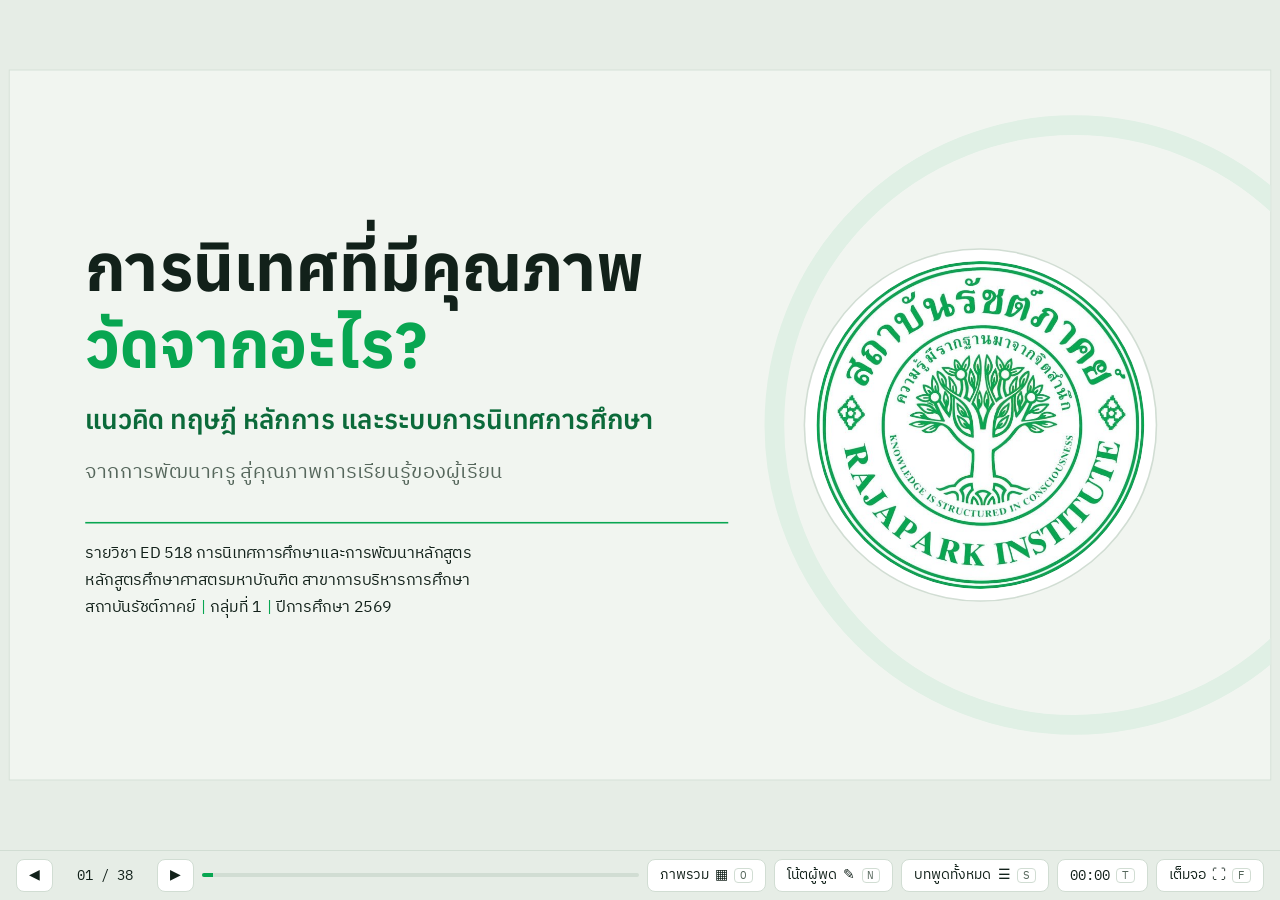
==== ed518-supervision/index.html @ f08ef32d "Add ED 518 supervision presentation deck 38-slide HTML presentation (60-minute talk plus appendix) o" ====
<!doctype html>
<html lang="th">
<head>
<meta charset="utf-8">
<meta name="viewport" content="width=device-width, initial-scale=1, viewport-fit=cover">
<title>ระบบการนิเทศการศึกษา ED 518</title>
<link rel="preconnect" href="https://fonts.googleapis.com">
<link rel="preconnect" href="https://fonts.gstatic.com" crossorigin>
<link rel="stylesheet" href="https://fonts.googleapis.com/css2?family=Anuphan:wght@500;600;700&family=IBM+Plex+Sans+Thai:wght@400;500;600;700&family=IBM+Plex+Mono:wght@500;600&display=swap">
<style>
/* Layout: a fixed 1600×900 stage scaled to the window; left-aligned grid; a rail at the top tracks the
   course frame Theory → Practice → Problem → Innovation. Green comes from the Rajapark Institute seal. */
:root {
  --paper: #f1f5f0;
  --surface: #ffffff;
  --ink: #12211a;
  --mute: #56675c;
  --line: #d1ddd3;
  --green: #08a651;
  --deep: #0b6a3a;
  --tint: #e0f0e5;
  --band: #0b5f35;
  --on-band: #ffffff;
  --amber: #8f540b;
  --amber-tint: #f6ead4;
  --chrome: #e6ede6;

  --display: "Anuphan", "IBM Plex Sans Thai", "Noto Sans Thai", "Leelawadee UI", Tahoma, sans-serif;
  --body: "IBM Plex Sans Thai", "Noto Sans Thai", "Leelawadee UI", Tahoma, sans-serif;
  --mono: "IBM Plex Mono", ui-monospace, Menlo, Consolas, monospace;
}
@media (prefers-color-scheme: dark) {
  :root:not([data-theme="light"]) {
    --paper: #0d1611; --surface: #142019; --ink: #e3eee6; --mute: #9fb3a6; --line: #284032;
    --green: #2dbf6c; --deep: #86d8a8; --tint: #173226; --band: #17633b; --on-band: #ffffff;
    --amber: #e3ab5c; --amber-tint: #382a15; --chrome: #0a120e;
    color-scheme: dark;
  }
}
:root[data-theme="dark"] {
  --paper: #0d1611; --surface: #142019; --ink: #e3eee6; --mute: #9fb3a6; --line: #284032;
  --green: #2dbf6c; --deep: #86d8a8; --tint: #173226; --band: #17633b; --on-band: #ffffff;
  --amber: #e3ab5c; --amber-tint: #382a15; --chrome: #0a120e;
  color-scheme: dark;
}

* { box-sizing: border-box; }
[hidden] { display: none !important; }
html, body { height: 100%; }
body {
  margin: 0;
  background: var(--chrome);
  color: var(--ink);
  font-family: var(--body);
  font-size: 16px;
  -webkit-font-smoothing: antialiased;
  overflow: hidden;
}
button { font: inherit; color: inherit; }
:focus-visible { outline: 3px solid var(--green); outline-offset: 2px; }

/* ---------- app frame ---------- */
.app {
  height: 100%;
  display: grid;
  grid-template-columns: minmax(0, 1fr) auto;
  grid-template-rows: minmax(0, 1fr) auto;
}
.viewport { position: relative; overflow: hidden; grid-column: 1; grid-row: 1; }
.stage {
  position: absolute;
  left: 50%; top: 50%;
  width: 1600px; height: 900px;
  transform: translate(-50%, -50%) scale(var(--s, 0.5));
  transform-origin: center;
  background: var(--paper);
  overflow: hidden;
  box-shadow: 0 0 0 1px var(--line);
}

/* stage chrome */
.chrome-top {
  position: absolute; left: 6rem; right: 6rem; top: 2.1rem;
  display: flex; align-items: center; gap: 2rem;
  font-family: var(--mono); font-size: 0.85rem; letter-spacing: 0.1em; text-transform: uppercase;
  color: var(--mute);
  z-index: 2;
}
.act-label { color: var(--deep); font-weight: 600; white-space: nowrap; }
.rail { display: flex; gap: 0.5rem; margin-left: auto; }
.rail span {
  padding: 0.35rem 0.8rem; border-radius: 999px; border: 1px solid var(--line);
  color: var(--mute); background: transparent;
}
.rail span.done { color: var(--deep); border-color: var(--tint); background: var(--tint); }
.rail span.now { color: var(--on-band); background: var(--band); border-color: var(--band); }
.brand { display: flex; align-items: center; gap: 0.75rem; white-space: nowrap; }
.brand img { width: 2.6rem; height: 2.6rem; border-radius: 50%; background: #fff; }
.chrome-bot {
  position: absolute; left: 6rem; right: 6rem; bottom: 1.6rem;
  display: flex; justify-content: space-between; align-items: baseline;
  font-size: 0.95rem; color: var(--mute);
  z-index: 2;
}
.chrome-bot .pg { font-family: var(--mono); font-variant-numeric: tabular-nums; letter-spacing: 0.06em; }
.stage.bare .chrome-top, .stage.bare .chrome-bot { display: none; }

/* ---------- slides ---------- */
.slide {
  display: none;
  position: absolute; inset: 0;
  padding: 6.4rem 6rem 4.6rem;
  flex-direction: column; gap: 1.6rem;
}
.slide.active { display: flex; animation: enter 0.35s ease-out; }
@keyframes enter { from { opacity: 0.25; transform: translateY(8px); } to { opacity: 1; transform: none; } }
.slide > aside.notes { display: none; }

.t {
  margin: 0;
  font-family: var(--display); font-weight: 600; font-size: 3rem; line-height: 1.28;
  letter-spacing: -0.005em; text-wrap: balance; color: var(--ink);
}
.kicker {
  margin: 0; font-family: var(--mono); font-size: 0.95rem; font-weight: 600;
  letter-spacing: 0.14em; text-transform: uppercase; color: var(--deep);
}
.head { display: flex; flex-direction: column; gap: 0.6rem; }
.lead { margin: 0; font-size: 1.7rem; line-height: 1.6; max-width: 62ch; }
p, li { text-wrap: pretty; }
.src { margin: auto 0 0; font-size: 1rem; color: var(--mute); }
.mute { color: var(--mute); }
.en { font-family: var(--mono); font-weight: 600; letter-spacing: 0.06em; text-transform: uppercase; font-size: 0.95rem; color: var(--deep); }

.g2, .g3, .g4, .g6 { display: grid; gap: 1.4rem; }
.g2 { grid-template-columns: repeat(2, minmax(0, 1fr)); }
.g3 { grid-template-columns: repeat(3, minmax(0, 1fr)); }
.g4 { grid-template-columns: repeat(4, minmax(0, 1fr)); }
.g6 { grid-template-columns: repeat(3, minmax(0, 1fr)); }
.fill { flex: 1; min-height: 0; }
.g2.fill, .g3.fill, .g4.fill, .g6.fill { align-content: center; }

.card {
  background: var(--surface); border: 1px solid var(--line); border-radius: 12px;
  padding: 1.5rem 1.7rem; display: flex; flex-direction: column; gap: 0.6rem; min-width: 0;
}
.card h3 { margin: 0; font-family: var(--display); font-weight: 600; font-size: 1.75rem; line-height: 1.35; color: var(--deep); }
.card p { margin: 0; font-size: 1.5rem; line-height: 1.6; }
.card ul, .list { margin: 0; padding: 0; list-style: none; display: flex; flex-direction: column; gap: 0.55rem; }
.card li, .list li { font-size: 1.5rem; line-height: 1.55; padding-left: 1.3rem; position: relative; }
.card li::before, .list li::before {
  content: ""; position: absolute; left: 0; top: 0.72em; width: 0.45rem; height: 0.45rem;
  border-radius: 50%; background: var(--green);
}
.card.solid { background: var(--band); border-color: var(--band); color: var(--on-band); }
.card.solid h3, .card.solid .en { color: var(--on-band); }
.card.soft { background: var(--tint); border-color: var(--tint); }
.card.dash { background: transparent; border: 2px dashed var(--line); }

.n {
  flex: none; display: inline-grid; place-items: center;
  width: 2.6rem; height: 2.6rem; border-radius: 50%;
  border: 2px solid var(--green); color: var(--deep);
  font-family: var(--mono); font-weight: 600; font-size: 1.1rem;
}
.row { display: flex; align-items: center; gap: 1rem; }

.banner {
  margin: 0; background: var(--band); color: var(--on-band);
  border-radius: 10px; padding: 1.1rem 1.7rem;
  font-size: 1.5rem; line-height: 1.5; font-weight: 500;
}
.banner b { font-weight: 700; }
.banner.soft { background: var(--tint); color: var(--deep); }
.banner.warn { background: var(--amber-tint); color: var(--amber); }

.flow { display: flex; align-items: stretch; gap: 0.6rem; flex-wrap: nowrap; }
.flow > .step {
  flex: 1; min-width: 0;
  background: var(--surface); border: 1px solid var(--line); border-radius: 10px;
  padding: 0.9rem 1.1rem; font-size: 1.3rem; line-height: 1.45; display: grid; place-items: center; text-align: center;
}
.flow > .arr { align-self: center; color: var(--green); font-size: 1.8rem; font-weight: 700; }
.flow.chips > .step { background: var(--tint); border-color: var(--tint); color: var(--deep); font-weight: 600; }

.tb { width: 100%; border-collapse: collapse; font-size: 1.3rem; line-height: 1.5; }
.tb th { text-align: left; font-family: var(--display); font-weight: 600; font-size: 1.3rem; color: var(--deep); background: var(--tint); padding: 0.8rem 1.2rem; }
.tb td { padding: 0.85rem 1.2rem; border-bottom: 1px solid var(--line); vertical-align: top; }
.tb td:first-child { font-weight: 600; }
.tb .num { font-family: var(--display); font-weight: 700; color: var(--deep); white-space: nowrap; font-variant-numeric: tabular-nums; }
.tbl-wrap { overflow-x: auto; }

/* stats */
.stat .v { font-family: var(--display); font-weight: 700; line-height: 1; color: var(--deep); font-variant-numeric: tabular-nums; }
.stat .l { font-size: 1.3rem; line-height: 1.5; margin-top: 0.6rem; }

/* cover */
.cover { padding: 0; }
.cover-grid { height: 100%; display: grid; grid-template-columns: 1.5fr 1fr; align-items: center; gap: 3rem; padding: 4.5rem 6rem; position: relative; }
.cover-grid::after {
  content: ""; position: absolute; right: -9rem; top: 50%; width: 46rem; height: 46rem; transform: translateY(-50%);
  border-radius: 50%; border: 1.6rem solid var(--tint); pointer-events: none;
}
.cover-text { display: flex; flex-direction: column; gap: 1.4rem; position: relative; z-index: 1; }
.cover-q { margin: 0; font-family: var(--display); font-weight: 700; font-size: 5.1rem; line-height: 1.2; color: var(--ink); text-wrap: balance; }
.cover-q em { font-style: normal; color: var(--green); }
.cover-topic { margin: 0; font-family: var(--display); font-weight: 600; font-size: 2.1rem; line-height: 1.4; color: var(--deep); }
.cover-sub { margin: 0; font-size: 1.6rem; color: var(--mute); }
.cover-meta { margin-top: 1.2rem; padding-top: 1.4rem; border-top: 2px solid var(--green); font-size: 1.25rem; line-height: 1.7; }
.cover-meta p { margin: 0; }
.cover-meta .sep { color: var(--green); padding: 0 0.4rem; }
.cover-logo { display: grid; place-items: center; position: relative; z-index: 1; }
.cover-logo img { width: 26rem; height: 26rem; border-radius: 50%; background: #fff; box-shadow: 0 0 0 0.9rem var(--surface), 0 0 0 calc(0.9rem + 2px) var(--line); }

/* slide 02 dots */
.dots { display: grid; grid-template-columns: repeat(15, 1.55rem); gap: 0.55rem; }
.dots i { width: 1.55rem; height: 1.55rem; border-radius: 50%; background: var(--green); }
.dots i.off { background: transparent; border: 2px solid var(--mute); }

/* feedback loop under a flow */
.loop { position: relative; height: 3.2rem; margin: -0.2rem 3% 0; border: 2px dashed var(--deep); border-top: none; border-radius: 0 0 14px 14px; }
.loop::before { content: ""; position: absolute; left: -0.65rem; top: -0.4rem; border: 0.6rem solid transparent; border-bottom: 0.8rem solid var(--deep); border-top: none; }
.loop span { position: absolute; left: 50%; bottom: -0.95rem; transform: translateX(-50%); background: var(--paper); padding: 0 1rem; font-size: 1.25rem; font-weight: 600; color: var(--deep); white-space: nowrap; }

/* slide 13 PIDRE letters */
.letters { display: grid; grid-template-columns: repeat(5, minmax(0, 1fr)); gap: 1.2rem; }
.letter { background: var(--surface); border: 1px solid var(--line); border-radius: 12px; padding: 1.4rem 1.4rem 1.6rem; display: flex; flex-direction: column; gap: 0.4rem; }
.letter b { font-family: var(--display); font-size: 5rem; line-height: 1; color: var(--green); }
.letter .en { font-size: 1rem; }
.letter span:last-child { font-size: 1.45rem; font-weight: 600; }

/* vertical chain */
.vchain { display: flex; flex-direction: column; align-items: stretch; gap: 0.35rem; }
.vchain .box { background: var(--surface); border: 1px solid var(--line); border-radius: 10px; padding: 0.9rem 1.4rem; font-size: 1.35rem; line-height: 1.5; }
.vchain .box b { display: block; font-family: var(--display); font-weight: 600; color: var(--deep); font-size: 1.45rem; }
.vchain .box.solid { background: var(--band); border-color: var(--band); color: var(--on-band); }
.vchain .box.solid b { color: var(--on-band); }
.vchain .down { text-align: center; color: var(--green); font-size: 1.5rem; line-height: 1; font-weight: 700; }

/* curriculum cycle */
.cycle { display: grid; grid-template-columns: 3.5rem minmax(0, 1fr); }
.cycle .ret { border: 2px dashed var(--deep); border-right: none; border-radius: 14px 0 0 14px; margin: 1.8rem 0 1.8rem 1rem; position: relative; }
.cycle .ret::after { content: ""; position: absolute; right: -0.3rem; top: -0.7rem; border: 0.6rem solid transparent; border-left: 0.8rem solid var(--deep); border-right: none; }

/* timeline 18 weeks */
.weeks { display: grid; grid-template-columns: 9rem repeat(18, minmax(0, 1fr)); gap: 0.35rem; align-items: stretch; }
.weeks .wk { font-family: var(--mono); font-size: 0.95rem; color: var(--mute); text-align: center; padding-bottom: 0.3rem; font-variant-numeric: tabular-nums; }
.weeks .lab { font-family: var(--display); font-weight: 700; font-size: 1.5rem; color: var(--deep); display: flex; align-items: center; }
.weeks .bar { border-radius: 8px; background: var(--band); color: var(--on-band); padding: 0.7rem 0.9rem; font-size: 1.15rem; line-height: 1.45; }
.weeks .bar.l { background: var(--tint); color: var(--deep); }
.weeks .gap15 { border: 2px dashed var(--line); border-radius: 8px; }

/* evidence bars */
.ev { display: grid; grid-template-columns: 7.5rem minmax(0, 1fr); gap: 0.5rem 0.8rem; align-items: center; font-size: 1.15rem; }
.ev .track { height: 1.1rem; background: var(--tint); border-radius: 999px; overflow: hidden; }
.ev .track i { display: block; height: 100%; background: var(--green); border-radius: 999px; }
.big-sd { font-family: var(--display); font-weight: 700; font-size: 2.6rem; color: var(--deep); line-height: 1.1; font-variant-numeric: tabular-nums; }

/* discussion */
.qs { list-style: none; margin: 0; padding: 0; display: flex; flex-direction: column; gap: 0.8rem; }
.qs li { display: grid; grid-template-columns: auto minmax(0, 1fr) auto; gap: 1.2rem; align-items: center; background: var(--surface); border: 1px solid var(--line); border-radius: 12px; padding: 1rem 1.4rem; cursor: pointer; transition: opacity 0.2s, background 0.2s, transform 0.2s; }
.qs li p { margin: 0; font-size: 1.45rem; line-height: 1.5; }
.qs.focusing li { opacity: 0.35; }
.qs.focusing li.on { opacity: 1; background: var(--band); border-color: var(--band); color: var(--on-band); transform: scale(1.015); }
.qs li.on .n { border-color: var(--on-band); color: var(--on-band); }
.jump { border: 1px solid var(--line); background: var(--paper); color: var(--deep); border-radius: 999px; padding: 0.35rem 0.9rem; font-size: 1rem; cursor: pointer; white-space: nowrap; }
.qs li.on .jump { background: transparent; color: var(--on-band); border-color: var(--on-band); }

/* bibliography */
.bib { display: grid; grid-template-columns: repeat(2, minmax(0, 1fr)); grid-template-rows: minmax(0, 1fr); gap: 3rem; font-size: 0.9rem; line-height: 1.5; }
.bib > div { overflow-y: auto; min-height: 0; padding-right: 0.5rem; }
.bib p { margin: 0 0 0.55rem; padding-left: 2.2em; text-indent: -2.2em; break-inside: avoid; }
.bib i { font-style: italic; }

/* members */
.people { display: grid; grid-template-columns: repeat(4, minmax(0, 1fr)); gap: 1.6rem 1.4rem; }
.person { display: flex; flex-direction: column; align-items: center; text-align: center; gap: 0.7rem; margin: 0; }
.person .ph { width: 9.5rem; height: 9.5rem; border-radius: 50%; overflow: hidden; border: 3px solid var(--green); background: var(--tint); display: grid; place-items: center; }
.person .ph img { width: 100%; height: 100%; object-fit: cover; display: block; }
.person figcaption { font-size: 1.2rem; line-height: 1.45; }
.person figcaption .no { display: block; font-family: var(--mono); font-size: 0.9rem; color: var(--mute); }

/* ---------- control bar ---------- */
.controls {
  grid-column: 1 / -1; grid-row: 2;
  display: flex; align-items: center; gap: 0.5rem;
  padding: 0.5rem max(16px, env(safe-area-inset-right, 0px)) calc(0.5rem + env(safe-area-inset-bottom, 0px)) max(16px, env(safe-area-inset-left, 0px));
  background: var(--chrome); border-top: 1px solid var(--line);
  font-size: 14px;
}
.btn {
  display: inline-flex; align-items: center; gap: 0.4rem;
  background: var(--surface); border: 1px solid var(--line); border-radius: 8px;
  padding: 0.45rem 0.75rem; cursor: pointer; white-space: nowrap; line-height: 1.2;
}
.btn:hover { border-color: var(--green); }
.btn[aria-pressed="true"] { background: var(--band); color: var(--on-band); border-color: var(--band); }
.btn kbd { font-family: var(--mono); font-size: 11px; color: var(--mute); border: 1px solid var(--line); border-radius: 4px; padding: 0 0.3rem; }
.btn[aria-pressed="true"] kbd { color: var(--on-band); border-color: rgba(255,255,255,.5); }
.counter { font-family: var(--mono); font-variant-numeric: tabular-nums; min-width: 5.5rem; text-align: center; }
.progress { flex: 1; min-width: 3rem; height: 4px; background: var(--line); border-radius: 999px; overflow: hidden; }
.progress i { display: block; height: 100%; width: 0; background: var(--green); transition: width 0.25s; }
.clock { font-family: var(--mono); font-variant-numeric: tabular-nums; }
.back-btn { background: var(--amber-tint); color: var(--amber); border-color: var(--amber-tint); }
.spacer { flex: 1; }

/* ---------- notes panel ---------- */
.notes-panel {
  grid-column: 2; grid-row: 1;
  width: min(440px, 38vw);
  background: var(--surface); border-left: 1px solid var(--line);
  display: flex; flex-direction: column; min-height: 0;
}
.np-head { padding: 1rem 1.2rem 0.9rem; border-bottom: 1px solid var(--line); display: flex; flex-direction: column; gap: 0.5rem; }
.np-title { font-family: var(--display); font-weight: 600; font-size: 1.15rem; line-height: 1.4; margin: 0; }
.np-meta { display: flex; flex-wrap: wrap; gap: 0.4rem; font-size: 13px; }
.chip { background: var(--tint); color: var(--deep); border-radius: 999px; padding: 0.2rem 0.65rem; font-variant-numeric: tabular-nums; }
.chip.warn { background: var(--amber-tint); color: var(--amber); }
.np-timer { display: flex; align-items: center; gap: 0.6rem; flex-wrap: wrap; }
.np-timer .clock { font-size: 1.6rem; font-weight: 600; }
.np-body { padding: 1rem 1.2rem 1.4rem; overflow-y: auto; font-size: 15.5px; line-height: 1.75; }
.np-body p { margin: 0 0 0.85rem; }
.np-body .ref { font-size: 13.5px; color: var(--mute); border-top: 1px solid var(--line); padding-top: 0.7rem; margin-top: 1rem; }

/* ---------- overlays ---------- */
.overlay {
  position: fixed; inset: 0; z-index: 20;
  background: var(--paper); overflow-y: auto;
  padding: calc(1.5rem + env(safe-area-inset-top, 0px)) max(16px, env(safe-area-inset-right, 0px)) calc(2rem + env(safe-area-inset-bottom, 0px)) max(16px, env(safe-area-inset-left, 0px));
}
.ov-inner { max-width: 1180px; margin: 0 auto; display: flex; flex-direction: column; gap: 1.5rem; }
.ov-top { display: flex; align-items: center; justify-content: space-between; gap: 1rem; position: sticky; top: 0; background: var(--paper); padding: 0.4rem 0; z-index: 1; }
.ov-top h2 { margin: 0; font-family: var(--display); font-weight: 600; font-size: 1.5rem; }
.ov-act h3 { margin: 0 0 0.6rem; font-family: var(--mono); font-size: 0.8rem; letter-spacing: 0.12em; text-transform: uppercase; color: var(--deep); }
.ov-grid { display: grid; grid-template-columns: repeat(auto-fill, minmax(260px, 1fr)); gap: 0.6rem; }
.ov-item { text-align: left; background: var(--surface); border: 1px solid var(--line); border-radius: 10px; padding: 0.75rem 0.9rem; cursor: pointer; display: grid; grid-template-columns: auto minmax(0, 1fr); gap: 0.7rem; align-items: baseline; line-height: 1.45; }
.ov-item:hover { border-color: var(--green); }
.ov-item.cur { background: var(--band); color: var(--on-band); border-color: var(--band); }
.ov-item .no { font-family: var(--mono); font-size: 12px; color: var(--mute); }
.ov-item.cur .no { color: var(--on-band); }
.ov-item small { display: block; color: var(--mute); font-size: 12px; }
.ov-item.cur small { color: var(--on-band); }
.sc-item { background: var(--surface); border: 1px solid var(--line); border-radius: 12px; padding: 1.2rem 1.4rem; display: flex; flex-direction: column; gap: 0.6rem; }
.sc-item h3 { margin: 0; font-family: var(--display); font-weight: 600; font-size: 1.2rem; line-height: 1.4; }
.sc-item .np-meta { align-items: center; }
.sc-item .body { font-size: 15.5px; line-height: 1.75; max-width: 75ch; }
.sc-item .body p { margin: 0 0 0.75rem; }
.sc-item .body .ref { font-size: 13.5px; color: var(--mute); }

/* ---------- phone / narrow ---------- */
@media (max-width: 760px) {
  html { font-size: 10.5px; }
  body { overflow: auto; }
  .app { height: auto; min-height: 100%; grid-template-columns: minmax(0, 1fr); grid-template-rows: auto auto auto; }
  .viewport { overflow: visible; }
  .stage { position: relative; left: auto; top: auto; width: auto; height: auto; transform: none; box-shadow: none; }
  .chrome-top { position: static; padding: 1.6rem max(16px, env(safe-area-inset-right, 0px)) 0 max(16px, env(safe-area-inset-left, 0px)); flex-wrap: wrap; gap: 0.8rem; }
  .rail { margin-left: 0; order: 3; width: 100%; flex-wrap: wrap; }
  .brand { margin-left: auto; }
  .chrome-bot { position: static; padding: 0 max(16px, env(safe-area-inset-right, 0px)) 1.6rem max(16px, env(safe-area-inset-left, 0px)); gap: 1rem; }
  .slide { position: relative; inset: auto; padding: 1.8rem max(16px, env(safe-area-inset-right, 0px)) 2.4rem max(16px, env(safe-area-inset-left, 0px)); }
  .g2, .g3, .cover-grid { grid-template-columns: minmax(0, 1fr); }
  .g4, .g6, .people, .letters { grid-template-columns: repeat(2, minmax(0, 1fr)); }
  .flow { flex-wrap: wrap; }
  .flow > .step { flex: 1 1 40%; }
  .cover-grid { padding: 2.4rem max(16px, env(safe-area-inset-right, 0px)) 2.4rem max(16px, env(safe-area-inset-left, 0px)); }
  .cover-grid::after { display: none; }
  .cover-logo { order: -1; justify-items: start; }
  .cover-logo img { width: 12rem; height: 12rem; }
  .cover-q { font-size: 3.8rem; }
  .dots { grid-template-columns: repeat(15, minmax(0, 1fr)); gap: 0.4rem; }
  .dots i { width: auto; height: auto; aspect-ratio: 1; }
  .weeks { grid-template-columns: 5rem repeat(18, minmax(0, 1fr)); }
  .weeks .bar { font-size: 1rem; padding: 0.5rem; }
  .bib { grid-template-columns: minmax(0, 1fr); gap: 0.5rem; }
  .bib > div { overflow: visible; }
  .qs li { grid-template-columns: auto minmax(0, 1fr); }
  .qs li .jump { grid-column: 2; justify-self: start; }
  .loop span { white-space: normal; text-align: center; width: 80%; }
  .notes-panel { grid-column: 1; grid-row: 2; width: auto; border-left: none; border-top: 1px solid var(--line); }
  .controls { grid-row: 3; position: sticky; bottom: 0; flex-wrap: wrap; z-index: 5; }
  .controls .lbl { display: none; }
  .btn kbd { display: none; }
  .progress { order: 10; flex-basis: 100%; }
}

@media (prefers-reduced-motion: reduce) {
  .slide.active { animation: none; }
  .qs li, .progress i { transition: none; }
}

@media print {
  @page { size: 1600px 900px; margin: 0; }
  html { font-size: 16px; }
  body { overflow: visible; background: var(--paper); }
  .app { display: block; height: auto; }
  .controls, .notes-panel, .overlay, .chrome-top, .chrome-bot { display: none !important; }
  .viewport { overflow: visible; }
  .stage { position: static; transform: none; width: 1600px; height: auto; box-shadow: none; }
  .slide { display: flex !important; position: relative; width: 1600px; height: 900px; padding-top: 4.6rem; break-after: page; animation: none !important; }
  .bib > div { overflow: visible; }
}
</style>
</head>
<body>
<div class="app" id="app">
  <div class="viewport" id="viewport">
    <div class="stage" id="stage">
      <div class="chrome-top" aria-hidden="true">
        <span class="act-label" id="actLabel"></span>
        <div class="rail" id="rail"><span data-part="theory">Theory</span><span data-part="practice">Practice</span><span data-part="problem">Problem</span><span data-part="innovation">Innovation</span></div>
        <span class="brand"><img src="img/logo.jpg" alt="">ED 518 · กลุ่มที่ 1</span>
      </div>

<!-- ======================= ACT I ======================= -->
<section class="slide cover" data-act="I" data-time="1" data-title="การนิเทศที่มีคุณภาพ วัดจากอะไร?">
  <div class="cover-grid">
    <div class="cover-text">
      <h1 class="cover-q">การนิเทศที่มีคุณภาพ <em>วัดจากอะไร?</em></h1>
      <p class="cover-topic">แนวคิด ทฤษฎี หลักการ และระบบการนิเทศการศึกษา</p>
      <p class="cover-sub">จากการพัฒนาครู สู่คุณภาพการเรียนรู้ของผู้เรียน</p>
      <div class="cover-meta">
        <p>รายวิชา ED 518 การนิเทศการศึกษาและการพัฒนาหลักสูตร</p>
        <p>หลักสูตรศึกษาศาสตรมหาบัณฑิต สาขาการบริหารการศึกษา</p>
        <p>สถาบันรัชต์ภาคย์<span class="sep">|</span>กลุ่มที่ 1<span class="sep">|</span>ปีการศึกษา 2569</p>
      </div>
    </div>
    <div class="cover-logo"><img src="img/logo.jpg" alt="ตราสถาบันรัชต์ภาคย์"></div>
  </div>
  <aside class="notes">
    <p>“เรียนอาจารย์ผู้สอนทั้งสองท่าน และสวัสดีเพื่อนนักศึกษาทุกท่านครับ</p>
    <p>วันนี้กลุ่มที่ 1 จะนำเสนอเรื่องแนวคิด ทฤษฎี หลักการ และระบบการนิเทศการศึกษา</p>
    <p>แต่ก่อนที่เราจะเข้าสู่ทฤษฎี ผมอยากชวนทุกท่านคิดถึงคำถามหนึ่งครับ</p>
    <p>หากวันหนึ่งเราเป็นผู้บริหารสถานศึกษา และต้องรายงานผลการนิเทศภายใน เราจะใช้อะไรเป็นหลักฐานว่าโรงเรียนของเรามีการนิเทศที่มีคุณภาพ?</p>
    <p>จำนวนครูที่ได้รับการนิเทศ? จำนวนครั้งที่เข้าเยี่ยมชั้นเรียน? หรือการเปลี่ยนแปลงที่เกิดขึ้นกับการสอนและการเรียนรู้?</p>
    <p>คำถามนี้จะเป็นประเด็นที่เชื่อมเนื้อหาตลอดการนำเสนอของเราครับ”</p>
    <p class="ref">อ้างอิง: เอกสารวิชาการกลุ่มที่ 1, หัวข้อ 1; Harris (1985)</p>
  </aside>
</section>

<section class="slide" data-act="I" data-time="2" data-title="98.1% คือความสำเร็จแล้วหรือยัง?">
  <h2 class="t">98.1% คือความสำเร็จแล้วหรือยัง?</h2>
  <div class="g2 fill" style="grid-template-columns: 1.15fr 1fr; align-items: center;">
    <div class="stat">
      <div class="v" style="font-size: 10rem; color: var(--green);">98.1%</div>
      <div class="l" style="font-size: 1.6rem;">ครูได้รับการนิเทศตามรายงานของโรงเรียน</div>
      <div class="row" style="margin-top: 1.4rem; gap: 1.6rem; align-items: center;">
        <div class="dots" id="dots105" role="img" aria-label="จุด 105 จุด แทนครู 105 คน ระบายสี 103 จุด"></div>
      </div>
      <div style="margin-top: 0.8rem; font-size: 1.35rem; font-weight: 600; color: var(--deep);">103 จาก 105 คน</div>
    </div>
    <div style="display: flex; flex-direction: column; gap: 1.4rem;">
      <div class="card">
        <div class="stat"><div class="v" style="font-size: 4.6rem;">88.02%</div><div class="l">ค่าเฉลี่ยผลการประเมินจากการนิเทศ อยู่ในระดับดี</div></div>
      </div>
      <p class="mute" style="margin: 0; font-size: 1.25rem;">กรณีศึกษา: โรงเรียนบ้านสุไหงโก-ลก ปีการศึกษา 2569</p>
    </div>
  </div>
  <p class="banner">แต่…เรารู้ได้อย่างไรว่าผู้เรียนพัฒนาขึ้นจริง?</p>
  <aside class="notes">
    <p>“ลองพิจารณาข้อมูลชุดนี้ครับ</p>
    <p>โรงเรียนบ้านสุไหงโก-ลก จังหวัดนราธิวาส มีข้อมูลครูและบุคลากรรวม 105 คน ตามรายงานปีการศึกษา 2569</p>
    <p>ข้อมูลการนิเทศระบุว่า ครูได้รับการนิเทศ 103 จากฐาน 105 คน คิดเป็นร้อยละ 98.1</p>
    <p>นอกจากนี้ ค่าเฉลี่ยผลการประเมินจากการนิเทศทุกครั้ง ทุกกลุ่มสาระ อยู่ที่ร้อยละ 88.02 ซึ่งโรงเรียนรายงานว่าอยู่ในระดับดี</p>
    <p>หากพิจารณาในมุมของการดำเนินงาน ตัวเลขเหล่านี้สะท้อนว่าโรงเรียนสามารถดำเนินระบบนิเทศได้อย่างครอบคลุม</p>
    <p>แต่ถ้าเราเปลี่ยนคำถามจาก ‘โรงเรียนนิเทศครูไปกี่คนแล้ว’ เป็น ‘นักเรียนได้เรียนรู้อะไรเพิ่มขึ้นบ้าง’ ตัวเลขชุดเดิมยังตอบคำถามได้ไม่ครบครับ</p>
    <p>โดยเฉพาะประเด็นการอ่านจับใจความของนักเรียน ป.6 ซึ่งเป็นกรณีศึกษาของกลุ่ม เอกสารยังไม่มีข้อมูลผลการอ่านก่อนและหลังเรียนที่สามารถนำมายืนยันผลการเปลี่ยนแปลงได้</p>
    <p>ดังนั้น วันนี้เราจะไม่ได้มาตัดสินว่าโรงเรียนแห่งนี้ประสบความสำเร็จหรือล้มเหลว แต่จะใช้ข้อมูลดังกล่าวเป็นจุดเริ่มต้นในการทำความเข้าใจว่าการนิเทศที่มีคุณภาพควรพิจารณาอะไรบ้าง”</p>
    <p class="ref">อ้างอิง: เอกสารวิชาการกลุ่มที่ 1, หัวข้อ 3.2, หน้า 6–7</p>
  </aside>
</section>

<section class="slide" data-act="I" data-time="1" data-title="4 คำถาม สู่ความเข้าใจระบบนิเทศ">
  <h2 class="t">4 คำถาม สู่ความเข้าใจระบบนิเทศ</h2>
  <div class="g4 fill">
    <div class="card"><span class="en">Theory</span><h3>การนิเทศมีแนวคิดและหลักการอย่างไร?</h3></div>
    <div class="card"><span class="en">Practice</span><h3>สถานศึกษานำไปปฏิบัติอย่างไร?</h3></div>
    <div class="card"><span class="en">Problem</span><h3>อุปสรรคและช่องว่างอยู่ตรงไหน?</h3></div>
    <div class="card"><span class="en">Innovation</span><h3>เราจะออกแบบระบบให้ดีขึ้นได้อย่างไร?</h3></div>
  </div>
  <div style="display: flex; flex-direction: column; gap: 0.8rem;">
    <span class="en">เป้าหมายร่วม</span>
    <div class="flow chips"><div class="step">ครู</div><span class="arr">→</span><div class="step">การจัดการเรียนรู้</div><span class="arr">→</span><div class="step">ผู้เรียน</div><span class="arr">→</span><div class="step">หลักสูตร</div></div>
  </div>
  <aside class="notes">
    <p>“เพื่อตอบคำถามดังกล่าว กลุ่มเราจะนำเสนอเนื้อหาเป็นสี่ส่วนครับ</p>
    <p>ส่วนแรก Theory เราจะศึกษาความหมาย ทฤษฎี หลักการ และระบบการนิเทศ</p>
    <p>ส่วนที่สอง Practice เราจะพาไปดูกรณีศึกษาโรงเรียนบ้านสุไหงโก-ลก</p>
    <p>ส่วนที่สาม Problem เราจะนำทฤษฎีมาใช้วิเคราะห์ปัญหาและข้อจำกัดจากกรณีศึกษา</p>
    <p>และส่วนสุดท้าย Innovation เราจะนำเสนอแบบจำลอง PIDRE-D ซึ่งคณะผู้จัดทำเสนอให้ใช้กระบวนการนิเทศที่เป็นระบบ ควบคู่กับวิธีสนับสนุนครูที่แตกต่างตามระดับพัฒนาการ</p>
    <p>ก่อนจะพิจารณาระบบจริง เรามาเริ่มต้นที่พื้นฐานทางทฤษฎีกันก่อนครับ”</p>
    <p class="ref">อ้างอิง: เอกสารวิชาการกลุ่มที่ 1, หัวข้อ 1</p>
  </aside>
</section>

<!-- ======================= ACT II ======================= -->
<section class="slide" data-act="II" data-part="theory" data-time="2" data-title="การนิเทศการศึกษาคืออะไร?">
  <div class="head"><p class="kicker">Educational Supervision</p><h2 class="t">การนิเทศการศึกษาคืออะไร?</h2></div>
  <p class="lead" style="font-size: 1.9rem; max-width: 58ch; border-left: 4px solid var(--green); padding-left: 1.6rem;">กระบวนการทำงานร่วมกันระหว่างผู้นิเทศและผู้รับการนิเทศ เพื่อพัฒนาคุณภาพการจัดการเรียนรู้ตามหลักสูตร โดยมุ่งผลการเรียนรู้ของผู้เรียนและการพัฒนาตนเองของครูอย่างต่อเนื่อง</p>
  <div style="display: flex; flex-direction: column; gap: 0.9rem;">
    <span class="en">3 องค์ประกอบหลัก</span>
    <div class="g3">
      <div class="card"><div class="row"><span class="n">1</span><h3>ผู้นิเทศและผู้รับการนิเทศ</h3></div></div>
      <div class="card"><div class="row"><span class="n">2</span><h3>การจัดการเรียนรู้ตามหลักสูตร</h3></div></div>
      <div class="card solid"><div class="row"><span class="n" style="border-color: var(--on-band); color: var(--on-band);">3</span><h3>ผลการเรียนรู้ของผู้เรียน</h3></div></div>
    </div>
  </div>
  <p class="src">Harris (1985); Glickman &amp; Gordon (1987)</p>
  <aside class="notes">
    <p>“เมื่อพูดถึงคำว่าการนิเทศการศึกษา หลายคนอาจนึกถึงผู้บริหารหรือผู้นิเทศที่เข้าไปสังเกตการสอนในห้องเรียน</p>
    <p>แต่เมื่อศึกษาความหมายจากนักวิชาการ จะพบว่าการนิเทศมีขอบเขตกว้างกว่านั้นครับ</p>
    <p>Harris ในปี 1985 มองการนิเทศเป็นการดำเนินงานของบุคลากรในโรงเรียนที่เกี่ยวข้องกับการคงไว้หรือปรับเปลี่ยนการดำเนินงาน เพื่อส่งผลต่อการสอนของครูและการเรียนรู้ของผู้เรียน</p>
    <p>ส่วน Glickman และ Gordon ในปี 1987 ให้ความสำคัญกับเป้าหมายระยะยาว คือทำให้ครูสามารถคิด วิเคราะห์ และแก้ปัญหาการสอนด้วยตนเองได้</p>
    <p>ต่อมา Glickman และคณะในปี 2009 ยังกล่าวถึงขอบข่ายงานนิเทศห้าด้าน ได้แก่ การช่วยเหลือครูโดยตรง การพัฒนากลุ่ม การพัฒนาวิชาชีพ การพัฒนาหลักสูตร และการวิจัยเชิงปฏิบัติการ</p>
    <p>เมื่อนำแนวคิดเหล่านี้มาสังเคราะห์ การนิเทศจึงเป็นกระบวนการทำงานร่วมกัน ไม่ใช่เพียงการตรวจสอบ</p>
    <p>โดยการนำเสนอของกลุ่มเราจะเน้นการนิเทศภายใน ซึ่งเป็นการนิเทศที่บุคลากรของสถานศึกษาดำเนินการเองครับ”</p>
    <p class="ref">อ้างอิง: Harris (1985); Glickman &amp; Gordon (1987); Glickman et al. (2009); อลงกรณ์ สุขวัน และคณะ (2567)</p>
  </aside>
</section>

<section class="slide" data-act="II" data-part="theory" data-time="1.5" data-title="การนิเทศส่งผลต่อใครบ้าง?">
  <div class="head"><p class="kicker">4 ระดับของการพัฒนา</p><h2 class="t">การนิเทศส่งผลต่อใครบ้าง?</h2></div>
  <div class="g4 fill">
    <div class="card"><h3>ครู</h3><p>พัฒนาวิธีสอนและการสะท้อนคิด</p></div>
    <div class="card"><h3>ผู้เรียน</h3><p>มุ่งพัฒนาผลการเรียนรู้</p></div>
    <div class="card"><h3>หลักสูตร</h3><p>ใช้ข้อมูลห้องเรียนปรับปรุงการนำหลักสูตรไปใช้</p></div>
    <div class="card"><h3>สถานศึกษา</h3><p>สร้างระบบพัฒนาวิชาชีพภายในองค์กร</p></div>
  </div>
  <div class="flow chips"><div class="step">การนิเทศ</div><span class="arr">→</span><div class="step">การพัฒนาครู</div><span class="arr">→</span><div class="step">การจัดการเรียนรู้</div><span class="arr">→</span><div class="step">ผลที่เกิดกับผู้เรียน</div></div>
  <aside class="notes">
    <p>“การนิเทศมีจุดมุ่งหมายที่เชื่อมโยงกันอย่างน้อยสี่ระดับครับ</p>
    <p>ระดับแรกคือครู การนิเทศควรช่วยให้ครูพัฒนาวิธีจัดการเรียนรู้ และสามารถวิเคราะห์การสอนของตนเองได้</p>
    <p>ระดับที่สองคือผู้เรียน ซึ่งเป็นเป้าหมายปลายทางของการพัฒนา</p>
    <p>ระดับที่สามคือหลักสูตร เพราะข้อมูลจากการจัดการเรียนรู้สามารถนำกลับไปใช้ปรับหน่วยการเรียนรู้ เนื้อหา หรือการประเมินได้</p>
    <p>และระดับสุดท้ายคือสถานศึกษา ที่สามารถพัฒนาบุคลากรผ่านระบบนิเทศภายในของตนเอง</p>
    <p>เอกสารกลุ่มยังอ้างงานวิจัยของยุภารัตน์ หาสุข และคณะ ที่พบความสัมพันธ์ทางบวกระดับสูงระหว่างทักษะการนิเทศของผู้บริหารกับพฤติกรรมการสอนของครู โดยมีค่าสหสัมพันธ์ 0.863</p>
    <p>แต่ต้องระวังว่า ค่าสหสัมพันธ์นี้ไม่ได้ยืนยันว่าการนิเทศเป็นสาเหตุที่ทำให้พฤติกรรมการสอนดีขึ้นโดยตรง</p>
    <p>นี่เป็นตัวอย่างว่าการศึกษาผลของการนิเทศต้องใช้หลักฐานอย่างรอบคอบครับ”</p>
    <p class="ref">อ้างอิง: Glickman &amp; Gordon (1987); Glickman et al. (2009); สามารถ ทิมนาค (2554); ยุภารัตน์ หาสุข และคณะ (2568)</p>
  </aside>
</section>

<section class="slide" data-act="II" data-part="theory" data-time="1.5" data-title="จากการควบคุม สู่การร่วมพัฒนา">
  <div class="head"><p class="kicker">วิวัฒนาการแนวคิดการนิเทศ</p><h2 class="t">จากการควบคุม สู่การร่วมพัฒนา</h2></div>
  <div class="g4 fill" style="align-content: center;">
    <div class="card"><div class="row"><span class="n">1</span><span class="en">Inspection &amp; Control</span></div><h3>ตรวจสอบและควบคุม</h3></div>
    <div class="card"><div class="row"><span class="n">2</span><span class="en">Democratic Supervision</span></div><h3>รับฟังและทำงานร่วมกัน</h3></div>
    <div class="card"><div class="row"><span class="n">3</span><span class="en">Instructional Improvement</span></div><h3>ใช้ข้อมูลพัฒนาการสอน</h3></div>
    <div class="card"><div class="row"><span class="n">4</span><span class="en">Collaborative Learning</span></div><h3>เรียนรู้และพัฒนาร่วมกัน</h3></div>
  </div>
  <p class="banner soft">แนวคิดเหล่านี้ไม่ได้แยกขาดจากกัน</p>
  <aside class="notes">
    <p>“หากพิจารณาวิวัฒนาการของการนิเทศการศึกษา จะเห็นว่าจุดเน้นเปลี่ยนแปลงไปตามแนวคิดการบริหารครับ</p>
    <p>แนวคิดการตรวจสอบและควบคุมให้ความสำคัญกับการปฏิบัติตามมาตรฐาน โดยผู้นิเทศเป็นผู้กำหนดและตรวจสอบ</p>
    <p>ต่อมาแนวคิดประชาธิปไตยเริ่มให้ความสำคัญกับการรับฟังและการมีส่วนร่วมของครู</p>
    <p>แนวคิดการนิเทศเพื่อพัฒนาการสอนให้ความสำคัญกับข้อมูลจากห้องเรียน และการสะท้อนผลร่วมกัน</p>
    <p>ส่วนแนวคิดเชิงร่วมมือเน้นให้ครูเรียนรู้ร่วมกัน และพัฒนาความสามารถในการกำกับตนเอง</p>
    <p>อย่างไรก็ตาม เราไม่ควรเข้าใจว่าทั้งสี่แนวคิดเกิดขึ้นแล้วสิ้นสุดลงเป็นช่วง ๆ เพราะในสถานศึกษาปัจจุบัน การตรวจสอบตามมาตรฐานกับการนิเทศเพื่อพัฒนาอาจดำเนินอยู่พร้อมกันได้ครับ”</p>
    <p class="ref">อ้างอิง: Burton &amp; Brueckner (1955); Goldhammer (1969); Glickman &amp; Gordon (1987); Sergiovanni &amp; Starratt (1998); DuFour (2004)</p>
  </aside>
</section>

<section class="slide" data-act="II" data-part="theory" data-time="2" data-title="ทำไมการนิเทศต้องเข้าใจทั้งคนและระบบ?">
  <div class="head"><p class="kicker">4 ฐานทฤษฎีสำคัญ</p><h2 class="t">ทำไมการนิเทศต้องเข้าใจทั้งคนและระบบ?</h2></div>
  <div class="tbl-wrap">
    <table class="tb">
      <thead><tr><th style="width: 38%;">ทฤษฎี</th><th>สิ่งที่ช่วยอธิบาย</th></tr></thead>
      <tbody>
        <tr><td>Human Relations</td><td>ความไว้วางใจและแรงจูงใจ</td></tr>
        <tr><td>Systems Theory</td><td>ความสัมพันธ์ขององค์ประกอบและ Feedback</td></tr>
        <tr><td>Adult Learning</td><td>ประสบการณ์และการมีส่วนร่วมของครู</td></tr>
        <tr><td>Reflective Practice</td><td>การเรียนรู้ผ่านการสะท้อนคิด</td></tr>
      </tbody>
    </table>
  </div>
  <div class="flow" style="margin-top: auto;">
    <div class="step" style="flex: 0.7; background: var(--band); color: var(--on-band); border-color: var(--band); font-weight: 700;">การนิเทศ</div><span class="arr">=</span>
    <div class="step">ความสัมพันธ์ของคน</div><span class="arr">+</span>
    <div class="step">กระบวนการพัฒนาวิชาชีพ</div><span class="arr">+</span>
    <div class="step">ระบบงาน</div>
  </div>
  <aside class="notes">
    <p>“ก่อนที่เราจะเลือกวิธีนิเทศ เราต้องเข้าใจพื้นฐานทางทฤษฎีที่เกี่ยวข้องกับการนิเทศเสียก่อนครับ</p>
    <p>แนวคิดแรกคือมนุษยสัมพันธ์ ซึ่งชี้ให้เห็นว่าความไว้วางใจ ความสัมพันธ์ และแรงจูงใจมีความสำคัญต่อการทำงานของครู</p>
    <p>แนวคิดที่สองคือทฤษฎีระบบ ของ von Bertalanffy และการประยุกต์ด้านการบริหารการศึกษาของ Hoy และ Miskel ซึ่งช่วยให้เรามองสถานศึกษาเป็นระบบที่มีองค์ประกอบสัมพันธ์กัน</p>
    <p>แนวคิดที่สามคือการเรียนรู้ของผู้ใหญ่จาก Knowles ซึ่งอธิบายว่าผู้ใหญ่ใช้ประสบการณ์เดิมเป็นแหล่งเรียนรู้ และให้ความสำคัญกับปัญหาที่สัมพันธ์กับบทบาทของตนเอง</p>
    <p>แนวคิดที่สี่คือการปฏิบัติแบบสะท้อนคิดของ Schön ซึ่งอธิบายว่าผู้ประกอบวิชาชีพสามารถเรียนรู้จากการทบทวนสิ่งที่เกิดขึ้นระหว่างและหลังการปฏิบัติงาน</p>
    <p>เมื่อนำทั้งสี่แนวคิดมาใช้กับการนิเทศ เราจะเห็นว่า ผู้นิเทศไม่ได้ทำหน้าที่เพียงให้คำแนะนำ แต่ต้องสร้างความไว้วางใจ เข้าใจประสบการณ์ของครู และจัดกระบวนการให้ครูได้สะท้อนคิดและพัฒนาตนเองด้วยครับ”</p>
    <p class="ref">อ้างอิง: Sergiovanni &amp; Starratt (1998); von Bertalanffy (1968); Hoy &amp; Miskel (2013); Knowles (1980); Schön (1983)</p>
  </aside>
</section>

<section class="slide" data-act="II" data-part="theory" data-time="2.5" data-title="ครูแต่ละคนควรได้รับการนิเทศเหมือนกันหรือไม่?">
  <div class="head"><p class="kicker">Developmental Supervision</p><h2 class="t">ครูแต่ละคนควรได้รับการนิเทศเหมือนกันหรือไม่?</h2></div>
  <div class="g3 fill">
    <div class="card"><span class="en">Directive</span><p>ผู้นิเทศชี้แนะ ให้แนวทางและตัวอย่างชัดเจน</p></div>
    <div class="card"><span class="en">Collaborative</span><p>ผู้นิเทศและครูร่วมวิเคราะห์และตัดสินใจ</p></div>
    <div class="card"><span class="en">Nondirective</span><p>ครูกำหนดเป้าหมายและแนวทาง โดยผู้นิเทศรับฟังและตั้งคำถาม</p></div>
  </div>
  <p class="banner"><b>เป้าหมาย:</b> พัฒนาครูให้คิดและแก้ปัญหาการสอนด้วยตนเอง</p>
  <p class="src" style="margin-top: 0;">Glickman &amp; Gordon (1987)</p>
  <aside class="notes">
    <p>“ลองพิจารณาครูสองคนครับ</p>
    <p>คนแรกยังไม่มั่นใจว่าจะแก้ปัญหาการสอนอย่างไร ส่วนอีกคนสามารถวิเคราะห์ปัญหา ออกแบบกิจกรรม และประเมินผลการสอนของตนเองได้</p>
    <p>ถ้าเราใช้วิธีนิเทศเหมือนกันทั้งสองคน จะเหมาะสมหรือไม่?</p>
    <p>Glickman และ Gordon เสนอแนวคิดการนิเทศแบบพัฒนาการ โดยเลือกวิธีนิเทศให้เหมาะกับระดับความสามารถในการคิดเชิงนามธรรมและการแก้ปัญหาของครู</p>
    <p>รูปแบบแรกคือ Directive ผู้นิเทศให้แนวทางที่ชัดเจน เหมาะกับครูที่ยังต้องการความช่วยเหลือในการแก้ปัญหา</p>
    <p>รูปแบบที่สองคือ Collaborative ทั้งสองฝ่ายร่วมกันวิเคราะห์ปัญหาและตกลงแนวทางแก้ไข</p>
    <p>รูปแบบที่สามคือ Nondirective ครูเป็นผู้ตั้งเป้าหมายและออกแบบแนวทางของตนเอง ขณะที่ผู้นิเทศทำหน้าที่รับฟังและตั้งคำถาม</p>
    <p>เป้าหมายระยะยาวไม่ใช่ทำให้ครูพึ่งพาผู้นิเทศตลอดไป แต่คือการเพิ่มความสามารถในการพัฒนาตนเอง</p>
    <p>ที่สำคัญ การนิเทศแบบไม่ชี้นำไม่ได้หมายถึงการปล่อยให้ครูทำงานตามลำพัง และเราไม่ควรใช้จำนวนปีที่ทำงานเป็นเกณฑ์ตัดสินความพร้อมของครูเพียงอย่างเดียว</p>
    <p>แนวคิดนี้จะกลับมามีบทบาทสำคัญในแบบจำลอง PIDRE-D ช่วงท้ายการนำเสนอครับ”</p>
    <p class="ref">อ้างอิง: Glickman &amp; Gordon (1987)</p>
  </aside>
</section>

<section class="slide" data-act="II" data-part="theory" data-time="2" data-title="นิเทศอย่างไรให้มีหลักฐาน ไม่ใช่ความรู้สึก?">
  <div class="head"><p class="kicker">Clinical Supervision</p><h2 class="t">นิเทศอย่างไรให้มีหลักฐาน ไม่ใช่ความรู้สึก?</h2></div>
  <div style="display: flex; flex-direction: column;">
    <div class="flow">
      <div class="step"><span class="n" style="margin-bottom: 0.5rem;">1</span>ประชุมก่อนสังเกตการสอน</div><span class="arr">→</span>
      <div class="step"><span class="n" style="margin-bottom: 0.5rem;">2</span>สังเกตการสอน</div><span class="arr">→</span>
      <div class="step"><span class="n" style="margin-bottom: 0.5rem;">3</span>วิเคราะห์ข้อมูลและวางกลยุทธ์</div><span class="arr">→</span>
      <div class="step"><span class="n" style="margin-bottom: 0.5rem;">4</span>ประชุมสะท้อนผล</div><span class="arr">→</span>
      <div class="step"><span class="n" style="margin-bottom: 0.5rem;">5</span>วิเคราะห์กระบวนการนิเทศ</div>
    </div>
    <div class="loop" aria-hidden="true"></div>
  </div>
  <p class="banner" style="margin-top: 1rem;"><b>หลักการ:</b> สังเกตจริง → วิเคราะห์ร่วมกัน → ปรับปรุงการสอน</p>
  <p class="src">Goldhammer (1969)</p>
  <aside class="notes">
    <p>“ต่อมาเป็นการนิเทศแบบคลินิก ซึ่งมีความสำคัญมากต่อการพัฒนาการสอนโดยใช้ข้อมูลจริงครับ</p>
    <p>ลองคิดว่าหลังเข้าเยี่ยมชั้นเรียน ผู้นิเทศพูดกับครูเพียงว่า ‘ควรจัดกิจกรรมให้น่าสนใจมากกว่านี้’</p>
    <p>คำแนะนำลักษณะนี้อาจทำให้ครูไม่ทราบว่าจะต้องปรับตรงไหน</p>
    <p>Goldhammer เสนอกระบวนการนิเทศแบบคลินิกห้าขั้น</p>
    <p>เริ่มจากการประชุมก่อนสังเกต เพื่อกำหนดประเด็นและวิธีเก็บข้อมูลร่วมกัน ตามด้วยการสังเกตการสอนและบันทึกข้อมูลที่เกิดขึ้นจริง</p>
    <p>จากนั้นผู้นิเทศนำข้อมูลมาวิเคราะห์และเตรียมการสะท้อนผล ก่อนประชุมกับครูเพื่อพิจารณาสิ่งที่จะปรับปรุงร่วมกัน</p>
    <p>ขั้นสุดท้ายคือการวิเคราะห์กระบวนการนิเทศ ว่ารอบนี้ช่วยครูได้หรือไม่</p>
    <p>จุดเด่นจึงไม่ใช่การบอกครูว่าถูกหรือผิด แต่เป็นการใช้หลักฐานจากห้องเรียนสร้างการเรียนรู้ร่วมกันครับ”</p>
    <p class="ref">อ้างอิง: Goldhammer (1969); Cogan (1973)</p>
  </aside>
</section>

<section class="slide" data-act="II" data-part="theory" data-time="1.5" data-title="การนิเทศกับ PLC เหมือนหรือต่างกัน?">
  <h2 class="t">การนิเทศกับ PLC เหมือนหรือต่างกัน?</h2>
  <div class="g2 fill">
    <div class="card"><span class="en">Supervision</span><ul><li>มีผู้นิเทศติดตามและช่วยเหลือครู</li><li>ใช้ข้อมูลพัฒนาการสอนรายบุคคล</li></ul></div>
    <div class="card"><span class="en">Professional Learning Community</span><ul><li>ครูเรียนรู้ร่วมกันในกลุ่ม</li><li>ใช้ข้อมูลผู้เรียนเพื่อพัฒนาการสอน</li><li>มุ่งการเรียนรู้และผลลัพธ์ร่วมกัน</li></ul></div>
  </div>
  <p class="banner">PLC เป็นกลไกสนับสนุนการนิเทศ แต่ไม่ใช่สิ่งเดียวกัน</p>
  <aside class="notes">
    <p>“หลายสถานศึกษาใช้การนิเทศควบคู่กับ PLC หรือชุมชนการเรียนรู้ทางวิชาชีพ</p>
    <p>คำถามคือ การจัดประชุม PLC ถือเป็นการนิเทศแล้วหรือไม่?</p>
    <p>ตามแนวคิดในเอกสาร การนิเทศมีบทบาทของผู้นิเทศในการติดตามและสนับสนุนครูแต่ละคน ส่วน PLC เป็นกระบวนการที่กลุ่มครูเรียนรู้ร่วมกัน</p>
    <p>DuFour อธิบายว่า PLC ให้ความสำคัญกับสามเรื่อง คือการทำให้ผู้เรียนได้เรียนรู้จริง การสร้างวัฒนธรรมการทำงานร่วมกัน และการมุ่งผลลัพธ์</p>
    <p>ดังนั้น PLC สามารถใช้ต่อยอดข้อมูลจากการนิเทศได้ เช่น การนำปัญหาที่พบจากการสังเกตชั้นเรียนมาแลกเปลี่ยนกับเพื่อนครู</p>
    <p>การนิเทศกับ PLC จึงสนับสนุนกัน แต่ไม่ควรใช้สองคำนี้แทนกันทั้งหมดครับ”</p>
    <p class="ref">อ้างอิง: DuFour (2004); สุชัญญา ลือชา และคณะ (2569); อภิชาติ เนินพรหม (2566)</p>
  </aside>
</section>

<section class="slide" data-act="II" data-part="theory" data-time="1.5" data-title="6 หลักการที่การนิเทศที่ดีควรมี">
  <div class="head"><p class="kicker">Six Principles of Educational Supervision</p><h2 class="t">6 หลักการที่การนิเทศที่ดีควรมี</h2></div>
  <div class="g6 fill" style="align-content: center;">
    <div class="card"><div class="row"><span class="n">1</span><h3>ความเป็นประชาธิปไตย</h3></div></div>
    <div class="card"><div class="row"><span class="n">2</span><h3>การมีส่วนร่วม</h3></div></div>
    <div class="card"><div class="row"><span class="n">3</span><h3>ความเป็นระบบ</h3></div></div>
    <div class="card"><div class="row"><span class="n">4</span><h3>ความต่อเนื่อง</h3></div></div>
    <div class="card"><div class="row"><span class="n">5</span><h3>การใช้ข้อมูลเชิงประจักษ์</h3></div></div>
    <div class="card"><div class="row"><span class="n">6</span><h3>การมุ่งพัฒนาคุณภาพผู้เรียน</h3></div></div>
  </div>
  <p class="banner"><b>หัวใจ:</b> การนิเทศต้องเป็นกระบวนการพัฒนา ไม่ใช่กิจกรรมครั้งเดียว</p>
  <aside class="notes">
    <p>“จากทฤษฎีที่เราได้ศึกษา คณะผู้จัดทำสังเคราะห์หลักการนิเทศไว้หกประการครับ</p>
    <p>ความเป็นประชาธิปไตยหมายถึงการเคารพความคิดเห็นของครู</p>
    <p>การมีส่วนร่วมหมายถึงการเปิดโอกาสให้ครูร่วมกำหนดเป้าหมายและวิธีการ</p>
    <p>ความเป็นระบบคือการมีแผน ขั้นตอน ผู้รับผิดชอบ และเครื่องมือที่ชัดเจน</p>
    <p>ความต่อเนื่องหมายถึงการติดตามและพัฒนาเป็นวงรอบ</p>
    <p>การใช้ข้อมูลเชิงประจักษ์หมายถึงการอ้างอิงสิ่งที่เกิดขึ้นจริง ไม่ใช้ความรู้สึกเป็นหลัก</p>
    <p>และข้อสุดท้ายคือการมุ่งคุณภาพผู้เรียน ซึ่งเป็นเป้าหมายปลายทาง</p>
    <p>หลักการเหล่านี้ต้องทำงานร่วมกัน เพราะการมีระบบที่ดีแต่ขาดความร่วมมือ หรือการนิเทศอย่างต่อเนื่องแต่ไม่ติดตามผลผู้เรียน ก็ยังมีข้อจำกัดครับ”</p>
    <p class="ref">อ้างอิง: การสังเคราะห์ของคณะผู้จัดทำ หัวข้อ 2.8</p>
  </aside>
</section>

<section class="slide" data-act="II" data-part="theory" data-time="2" data-title="Output ไม่เท่ากับ Outcomes">
  <div class="head"><p class="kicker">Systems Approach: IPOF + Outcomes</p><h2 class="t">Output ไม่เท่ากับ Outcomes</h2></div>
  <div class="fill" style="display: flex; flex-direction: column; justify-content: center;">
    <div class="flow">
      <div class="step" style="flex-direction: column; display: flex; gap: 0.4rem;"><span class="en">Input</span>บุคลากร ข้อมูล เวลา ทรัพยากร</div><span class="arr">→</span>
      <div class="step" style="flex-direction: column; display: flex; gap: 0.4rem;"><span class="en">Process</span>วางแผน นิเทศ สังเกต สะท้อนผล</div><span class="arr">→</span>
      <div class="step" style="flex-direction: column; display: flex; gap: 0.4rem;"><span class="en">Output</span>ผลผลิตและข้อมูลการดำเนินงานนิเทศ</div><span class="arr">→</span>
      <div class="step" style="flex-direction: column; display: flex; gap: 0.4rem; background: var(--band); color: var(--on-band); border-color: var(--band);"><span class="en" style="color: var(--on-band);">Outcomes</span>การเปลี่ยนแปลงของการสอนและการเรียนรู้</div>
    </div>
    <div class="loop"><span>FEEDBACK: นำข้อมูลกลับไปพัฒนาระบบ</span></div>
  </div>
  <aside class="notes">
    <p>“หากต้องเลือกสไลด์หนึ่งที่ช่วยตอบคำถามเปิดเรื่องได้ชัดเจนที่สุด ผมคิดว่าสไลด์นี้สำคัญมากครับ</p>
    <p>ทฤษฎีระบบมองว่าสถานศึกษาเป็นองค์การที่องค์ประกอบต่าง ๆ สัมพันธ์กัน และการนิเทศเป็นระบบย่อยหนึ่งของสถานศึกษา</p>
    <p>ในเอกสารของกลุ่ม เราใช้กรอบ IPOF ซึ่งประกอบด้วยปัจจัยนำเข้า กระบวนการ ผลผลิต และข้อมูลย้อนกลับ แล้วเพิ่ม Outcomes เพื่อเน้นผลที่เกิดขึ้นจริงกับครูและผู้เรียน</p>
    <p>สมมติว่าโรงเรียนดำเนินการนิเทศได้ตามแผนและมีแบบรายงานครบถ้วน นั่นเป็นข้อมูลสำคัญด้านผลผลิตและการดำเนินงาน</p>
    <p>แต่ถ้าเราต้องการรู้ว่าครูเปลี่ยนวิธีสอนอย่างไร หรือผู้เรียนพัฒนาการอ่านได้มากน้อยเพียงใด เราต้องมีข้อมูลอีกระดับหนึ่ง</p>
    <p>เพราะฉะนั้น Output กับ Outcomes เกี่ยวข้องกัน แต่ไม่ใช่สิ่งเดียวกัน</p>
    <p>และข้อมูลที่เก็บได้ควรส่งกลับไปปรับปรุงการนิเทศครั้งต่อไป ไม่ควรหยุดอยู่ที่การจัดทำรายงานครับ”</p>
    <p class="ref">อ้างอิง: von Bertalanffy (1968); Hoy &amp; Miskel (2013); แผนภาพ IPOF และ Outcomes ของคณะผู้จัดทำ</p>
  </aside>
</section>

<section class="slide" data-act="II" data-part="theory" data-time="1.5" data-title="PIDRE: กระบวนการนิเทศอย่างเป็นระบบ">
  <div class="head"><p class="kicker">PIDRE — Five-Step Supervision Process</p><h2 class="t">PIDRE: กระบวนการนิเทศอย่างเป็นระบบ</h2></div>
  <div class="letters fill" style="align-content: center;">
    <div class="letter"><b>P</b><span class="en">Planning</span><span>วางแผน</span></div>
    <div class="letter"><b>I</b><span class="en">Informing</span><span>ให้ความรู้ก่อนดำเนินการ</span></div>
    <div class="letter"><b>D</b><span class="en">Doing</span><span>ดำเนินการนิเทศ</span></div>
    <div class="letter"><b>R</b><span class="en">Reinforcing</span><span>เสริมกำลังใจ</span></div>
    <div class="letter"><b>E</b><span class="en">Evaluating</span><span>ประเมินผล</span></div>
  </div>
  <p class="banner soft">กระบวนการที่ต่อเนื่อง และใช้ข้อมูลเพื่อการปรับปรุง</p>
  <aside class="notes">
    <p>“PIDRE เป็นอีกแนวทางหนึ่งที่ทำให้หลักการนิเทศถูกแปลงเป็นกระบวนการทำงานที่เป็นขั้นตอน</p>
    <p>ตามแนวคิดของสงัด อุทรานันท์ ซึ่งเอกสารของกลุ่มอ้างผ่านงานวิจัยของอังคณา นาสารี และคณะ กระบวนการนี้ประกอบด้วยห้าขั้น</p>
    <p>เริ่มจาก Planning คือการวางแผน</p>
    <p>Informing คือการให้ความรู้และเตรียมความพร้อมก่อนดำเนินการ</p>
    <p>Doing คือการปฏิบัติการนิเทศ</p>
    <p>Reinforcing คือการเสริมกำลังใจ สนับสนุน และยอมรับความก้าวหน้า</p>
    <p>สุดท้าย Evaluating คือการประเมินผล แล้วนำสิ่งที่ได้กลับไปพัฒนาการดำเนินงานต่อ</p>
    <p>สิ่งที่น่าสนใจคือ PIDRE ไม่ได้ให้ความสำคัญเฉพาะการลงมือปฏิบัติ แต่ยังให้ความสำคัญกับการเสริมกำลังใจและการประเมิน</p>
    <p>ช่วง Innovation เราจะเห็นว่าคณะผู้จัดทำนำกระบวนการนี้ไปใช้เป็นแกนของแบบจำลอง PIDRE-D อย่างไรครับ”</p>
    <p class="ref">อ้างอิง: สงัด อุทรานันท์ (2530 อ้างถึงใน อังคณา นาสารี และคณะ, 2569); อลงกรณ์ สุขวัน และคณะ (2567)</p>
  </aside>
</section>

<section class="slide" data-act="II" data-part="theory" data-time="1" data-title="จากห้องเรียน กลับไปสู่การพัฒนาหลักสูตร">
  <div class="head"><p class="kicker">Curriculum–Supervision Feedback Cycle</p><h2 class="t">จากห้องเรียน กลับไปสู่การพัฒนาหลักสูตร</h2></div>
  <div class="cycle fill">
    <div class="ret" aria-hidden="true"></div>
    <div class="vchain" style="justify-content: center;">
      <div class="box solid"><b>หลักสูตรสถานศึกษา</b></div>
      <div class="down">↓</div>
      <div class="flow"><div class="step">ออกแบบหน่วยการเรียนรู้</div><span class="arr">→</span><div class="step">จัดการเรียนการสอน</div><span class="arr">→</span><div class="step">วัดและประเมินผล</div></div>
      <div class="down">↓</div>
      <div class="box"><b>นิเทศและสะท้อนผล</b></div>
      <div class="down">↓</div>
      <div class="box"><b>ปรับการสอนและพัฒนาหลักสูตร</b></div>
    </div>
  </div>
  <aside class="notes">
    <p>“ทฤษฎีสุดท้ายที่เราจะเชื่อมโยง คือความสัมพันธ์ระหว่างการนิเทศกับการพัฒนาหลักสูตรครับ</p>
    <p>หลักสูตรกำหนดว่าผู้เรียนควรเรียนรู้อะไร ครูนำหลักสูตรไปออกแบบกิจกรรมและประเมินผล ส่วนการนิเทศช่วยตรวจสอบว่าสิ่งที่หลักสูตรกำหนดเกิดขึ้นจริงในห้องเรียนหรือไม่</p>
    <p>ตัวอย่างในเอกสารคือการอ่านจับใจความของนักเรียน ป.6 หากพบว่ากิจกรรมการสอนยังเน้นตอบคำถามมากกว่าการฝึกสรุปความ ข้อมูลนี้ควรนำกลับไปพิจารณาปรับหน่วยการเรียนรู้ เวลา หรือเกณฑ์การประเมินด้วย</p>
    <p>เมื่อเราเข้าใจแนวคิดเหล่านี้แล้ว ต่อไปเราจะเข้าสู่กรณีศึกษาจริง เพื่อดูว่าสถานศึกษาดำเนินการนิเทศภายในอย่างไรครับ”</p>
    <p class="ref">อ้างอิง: Glickman et al. (2009); เอกสารวิชาการกลุ่มที่ 1 หัวข้อ 2.10</p>
  </aside>
</section>

<!-- ======================= ACT III ======================= -->
<section class="slide" data-act="III" data-part="practice" data-time="1.5" data-title="เมื่อการนิเทศเกิดขึ้นในสถานศึกษาจริง">
  <div class="head"><p class="kicker">Case Study: โรงเรียนบ้านสุไหงโก-ลก</p><h2 class="t">เมื่อการนิเทศเกิดขึ้นในสถานศึกษาจริง</h2></div>
  <p class="lead mute" style="font-size: 1.45rem;">สังกัดสำนักงานเขตพื้นที่การศึกษาประถมศึกษานราธิวาส เขต 2</p>
  <div class="g3 fill" style="align-content: center;">
    <div class="card stat"><div class="v" style="font-size: 5.4rem;">1,581 <span style="font-size: 2rem;">คน</span></div><div class="l">นักเรียนทั้งหมด</div></div>
    <div class="card stat"><div class="v" style="font-size: 5.4rem;">105 <span style="font-size: 2rem;">คน</span></div><div class="l">ครูและบุคลากร</div></div>
    <div class="card stat"><div class="v" style="font-size: 5.4rem;">80 <span style="font-size: 2rem;">คน</span></div><div class="l">นักเรียนที่มีความต้องการจำเป็นพิเศษ ระดับ ป.3–ป.6</div></div>
  </div>
  <p class="banner"><b>บริบทสำคัญ:</b> การจัดการศึกษาแบบเรียนรวม</p>
  <p class="src" style="margin-top: 0;">ข้อมูลปีการศึกษา 2569</p>
  <aside class="notes">
    <p>“หลังจากศึกษาทฤษฎีแล้ว เราจะเข้าสู่กรณีศึกษาโรงเรียนบ้านสุไหงโก-ลก จังหวัดนราธิวาสครับ</p>
    <p>โรงเรียนแห่งนี้สังกัดสำนักงานเขตพื้นที่การศึกษาประถมศึกษานราธิวาส เขต 2</p>
    <p>ตามข้อมูลปีการศึกษา 2569 โรงเรียนมีนักเรียนระดับก่อนประถมศึกษา 340 คน ระดับประถมศึกษา 1,241 คน รวมทั้งสิ้น 1,581 คน และมีครูกับบุคลากรรวม 105 คน</p>
    <p>อีกประเด็นที่สำคัญคือโรงเรียนจัดการศึกษาแบบเรียนรวม โดยมีนักเรียนที่มีความต้องการจำเป็นพิเศษในระดับชั้น ป.3 ถึง ป.6 จำนวน 80 คน</p>
    <p>บริบทนี้ทำให้เป้าหมายของการนิเทศภายในไม่ได้มุ่งเพียงตรวจสอบว่าครูจัดกิจกรรมตามแผนหรือไม่ แต่ต้องสนับสนุนให้ครูออกแบบการเรียนรู้ที่ตอบสนองความแตกต่างระหว่างบุคคล</p>
    <p>เมื่อบริบทผู้เรียนมีความหลากหลาย ระบบนิเทศก็ต้องช่วยครูรับมือกับความหลากหลายนั้นด้วยครับ”</p>
    <p class="ref">อ้างอิง: ข้อมูลกรณีศึกษาจากสมาชิกกลุ่ม ปีการศึกษา 2569, หัวข้อ 3.1</p>
  </aside>
</section>

<section class="slide" data-act="III" data-part="practice" data-time="1.5" data-title="ใครเป็นผู้ขับเคลื่อนการนิเทศภายใน?">
  <div class="head"><p class="kicker">Internal Supervision Structure</p><h2 class="t">ใครเป็นผู้ขับเคลื่อนการนิเทศภายใน?</h2></div>
  <div class="g2 fill" style="grid-template-columns: 1.6fr 1fr; align-items: center;">
    <div class="vchain">
      <div class="box solid"><b>ผู้อำนวยการสถานศึกษา</b>กำกับนโยบายและติดตามภาพรวม</div>
      <div class="down">↓</div>
      <div class="box"><b>กลุ่มบริหารงานวิชาการ</b>รับผิดชอบหลักด้านการนิเทศ</div>
      <div class="down">↓</div>
      <div class="box"><b>รองผู้อำนวยการประจำสายชั้น / หัวหน้าหรือรองหัวหน้ากลุ่มสาระ</b>ร่วมดำเนินการนิเทศ</div>
      <div class="down">↓</div>
      <div class="box"><b>ครูผู้สอนทุกคน</b>ผู้รับการนิเทศ</div>
    </div>
    <div class="card soft stat" style="gap: 1.2rem;">
      <div><div class="v" style="font-size: 4.4rem;">2 ครั้ง</div><div class="l">/ภาคเรียน</div></div>
      <div style="border-top: 1px solid var(--line); padding-top: 1.2rem;"><div class="v" style="font-size: 4.4rem;">4 ครั้ง</div><div class="l">/ปีการศึกษา</div></div>
    </div>
  </div>
  <aside class="notes">
    <p>“โรงเรียนกำหนดโครงสร้างการนิเทศภายในไว้อย่างชัดเจนครับ</p>
    <p>ผู้อำนวยการสถานศึกษารับผิดชอบด้านนโยบายและติดตามภาพรวม</p>
    <p>กลุ่มบริหารงานวิชาการเป็นผู้รับผิดชอบหลักในการประสานและดำเนินงาน</p>
    <p>ส่วนผู้ร่วมดำเนินการนิเทศประกอบด้วยรองผู้อำนวยการประจำสายชั้น และหัวหน้าหรือรองหัวหน้ากลุ่มสาระการเรียนรู้</p>
    <p>ครูผู้สอนทุกคนอยู่ในกลุ่มเป้าหมายของการนิเทศ โดยมีแผนดำเนินการภาคเรียนละสองครั้ง หรือปีการศึกษาละสี่ครั้ง</p>
    <p>หากเชื่อมกลับไปยังทฤษฎีระบบ จะเห็นว่าโรงเรียนมีการกำหนดบทบาทและผู้รับผิดชอบที่สัมพันธ์กัน</p>
    <p>แต่การกำหนดโครงสร้างที่ดีเพียงอย่างเดียวยังไม่เพียงพอ เราต้องพิจารณาต่อว่ากระบวนการนิเทศที่เกิดขึ้นจริงเป็นอย่างไร”</p>
    <p class="ref">อ้างอิง: เอกสารวิชาการกลุ่มที่ 1 หัวข้อ 3.1</p>
  </aside>
</section>

<section class="slide" data-act="III" data-part="practice" data-time="2" data-title="ระบบนิเทศภายในดำเนินงานอย่างไร?">
  <div class="head"><p class="kicker">6 ขั้นตอนการนิเทศภายใน</p><h2 class="t">ระบบนิเทศภายในดำเนินงานอย่างไร?</h2></div>
  <div class="g6 fill" style="align-content: center;">
    <div class="card"><div class="row"><span class="n">1</span><h3>ประชุมเตรียมความพร้อม</h3></div></div>
    <div class="card"><div class="row"><span class="n">2</span><h3>วิเคราะห์ผู้เรียนรายบุคคล</h3></div></div>
    <div class="card"><div class="row"><span class="n">3</span><h3>เยี่ยมชั้นเรียนและสังเกตการสอน</h3></div></div>
    <div class="card"><div class="row"><span class="n">4</span><h3>บันทึกผลในระบบออนไลน์</h3></div></div>
    <div class="card"><div class="row"><span class="n">5</span><h3>ครูพัฒนาตนเองและปรับปรุงการสอน</h3></div></div>
    <div class="card"><div class="row"><span class="n">6</span><h3>แลกเปลี่ยนเรียนรู้ใน PLC</h3></div></div>
  </div>
  <div class="row" style="flex-wrap: wrap; gap: 0.7rem;">
    <span class="en" style="margin-right: 0.5rem;">เครื่องมือสนับสนุน</span>
    <span class="chip" style="font-size: 1.2rem; padding: 0.4rem 1rem;">ระบบจองตารางนิเทศ</span>
    <span class="chip" style="font-size: 1.2rem; padding: 0.4rem 1rem;">แบบบันทึก</span>
    <span class="chip" style="font-size: 1.2rem; padding: 0.4rem 1rem;">ระบบรายงานผล</span>
  </div>
  <aside class="notes">
    <p>“ระบบการนิเทศของโรงเรียนมีทั้งหมดหกขั้นตอนครับ</p>
    <p>ขั้นแรกคือการประชุมเตรียมความพร้อม ชี้แจงแนวทาง และวางแผน</p>
    <p>ขั้นที่สองคือการวิเคราะห์ผู้เรียนรายบุคคล ซึ่งเป็นจุดเด่นที่สำคัญ เพราะทำให้ครูและผู้นิเทศทราบลักษณะของผู้เรียนก่อนเข้าสู่การสังเกตการสอน</p>
    <p>ขั้นที่สามคือการเยี่ยมชั้นเรียน สังเกตการสอน และให้ข้อเสนอแนะ</p>
    <p>ขั้นที่สี่เป็นการบันทึกผลผ่านระบบออนไลน์ โดยโรงเรียนมีทั้งระบบจองตารางนิเทศและระบบรายงานผลสนับสนุน</p>
    <p>ขั้นที่ห้าคือการให้ครูนำข้อเสนอแนะไปพัฒนาตนเองและปรับปรุงการสอน</p>
    <p>และขั้นที่หกคือการแลกเปลี่ยนเรียนรู้ร่วมกันใน PLC</p>
    <p>เมื่อพิจารณาในเชิงทฤษฎี เราจะเห็นองค์ประกอบที่เชื่อมโยงกับการนิเทศแบบคลินิกและการนิเทศแบบร่วมพัฒนา</p>
    <p>อย่างไรก็ตาม สิ่งที่เราต้องตรวจสอบต่อไปคือข้อมูลจากแต่ละขั้นสามารถนำไปใช้ประเมินความก้าวหน้าของผู้เรียนได้มากน้อยเพียงใด”</p>
    <p class="ref">อ้างอิง: เอกสารวิชาการกลุ่มที่ 1 หัวข้อ 3.1</p>
  </aside>
</section>

<section class="slide" data-act="III" data-part="practice" data-time="2" data-title="เมื่อโจทย์สำคัญอยู่ที่การอ่านจับใจความของนักเรียน ป.6">
  <div class="head"><p class="kicker">Reading Comprehension: ปัญหาที่ต้องพัฒนา</p><h2 class="t">เมื่อโจทย์สำคัญอยู่ที่การอ่านจับใจความของนักเรียน ป.6</h2></div>
  <div class="fill" style="display: flex; flex-direction: column; justify-content: center; gap: 0.8rem;">
    <div class="card" style="padding: 0.9rem 1.5rem;"><p>จับใจความสำคัญจากเรื่องที่อ่านไม่ได้</p></div>
    <div class="card" style="padding: 0.9rem 1.5rem;"><p>แยกประเด็นสำคัญกับรายละเอียดสนับสนุนไม่ชัด</p></div>
    <div class="card" style="padding: 0.9rem 1.5rem;"><p>สรุปเรื่องด้วยภาษาของตนเองไม่ได้</p></div>
    <div class="card" style="padding: 0.9rem 1.5rem;"><p>ขาดแรงจูงใจในการอ่าน</p></div>
    <div class="card soft" style="padding: 0.9rem 1.5rem;"><p style="font-weight: 600; color: var(--deep);">กิจกรรมการสอนเน้นตอบคำถามมากกว่าฝึกคิดวิเคราะห์</p></div>
  </div>
  <p class="banner"><b>คำถาม:</b> การนิเทศจะช่วยครูปรับวิธีสอนอย่างไร?</p>
  <aside class="notes">
    <p>“เมื่อเข้าไปดูโจทย์การพัฒนาของโรงเรียน พบว่าหนึ่งในประเด็นสำคัญคือทักษะการอ่านจับใจความของนักเรียนชั้นประถมศึกษาปีที่ 6 ครับ</p>
    <p>เอกสารระบุปัญหาทั้งการจับประเด็นสำคัญไม่ได้ การแยกใจความหลักจากรายละเอียดสนับสนุนไม่ชัด และการสรุปเรื่องด้วยภาษาของตนเองไม่ได้</p>
    <p>นอกจากนี้ยังมีปัญหาเรื่องแรงจูงใจในการอ่าน</p>
    <p>แต่ประเด็นที่เกี่ยวข้องกับการนิเทศโดยตรงคือกิจกรรมการเรียนรู้บางส่วนยังเน้นการตอบคำถาม มากกว่าการให้ผู้เรียนฝึกคิดวิเคราะห์และสรุปความ</p>
    <p>เมื่อเรามองแบบนี้ ปัญหาการอ่านไม่ใช่เรื่องที่ต้องแก้เฉพาะตัวผู้เรียน แต่ยังเกี่ยวข้องกับการออกแบบกิจกรรมของครูด้วย</p>
    <p>จึงเกิดคำถามว่า ระบบนิเทศจะเข้าไปสนับสนุนครูอย่างไรให้สามารถเปลี่ยนกิจกรรมการเรียนรู้ไปสู่การพัฒนาทักษะการอ่านได้จริง”</p>
    <p class="ref">อ้างอิง: เอกสารวิชาการกลุ่มที่ 1 หัวข้อ 3.2 และ 4.1</p>
  </aside>
</section>

<section class="slide" data-act="III" data-part="practice" data-time="2" data-title="โรงเรียนวางแนวทางพัฒนาการอ่านไว้อย่างไร?">
  <div class="head"><p class="kicker">Reading Development Approach</p><h2 class="t">โรงเรียนวางแนวทางพัฒนาการอ่านไว้อย่างไร?</h2></div>
  <div class="g3 fill">
    <div class="card"><h3>การจัดการเรียนรู้</h3><ul><li>ฝึกอ่านวันละ 10–15 นาที</li><li>ใช้เทคนิค 5W1H</li><li>เกมและ Mind Map</li><li>Active Learning</li></ul></div>
    <div class="card solid"><h3>การสนับสนุนครู</h3><ul style="color: var(--on-band);"><li>Coaching &amp; Mentoring</li><li>นิเทศเพื่อพัฒนา ไม่ใช่จับผิดการสอน</li></ul></div>
    <div class="card"><h3>การประเมินที่วางไว้</h3><ul><li>แบบทดสอบก่อน–หลังเรียน</li><li>แบบประเมินทักษะ ชิ้นงาน และพฤติกรรม</li></ul></div>
  </div>
  <aside class="notes">
    <p>“โรงเรียนใช้หลักการสำคัญว่า ‘นิเทศเพื่อพัฒนา ไม่ใช่จับผิดการสอน’ ครับ</p>
    <p>ในด้านการจัดการเรียนรู้ เอกสารระบุแนวทางพัฒนาการอ่านจับใจความหลายวิธี</p>
    <p>เริ่มจากการฝึกอ่านวันละ 10 ถึง 15 นาที การใช้เทคนิค 5W1H เพื่อช่วยให้ผู้เรียนตั้งคำถามและทำความเข้าใจเนื้อหา การใช้เกมและแผนผังความคิด รวมถึงการจัดกิจกรรมแบบ Active Learning</p>
    <p>ในด้านการพัฒนาครู โรงเรียนเน้นการโค้ชและการเป็นพี่เลี้ยง เพื่อให้ผู้นิเทศติดตามและให้คำแนะนำ</p>
    <p>ส่วนด้านการประเมิน มีการวางแนวทางใช้แบบทดสอบก่อนและหลังเรียน แบบประเมินทักษะการอ่าน ชิ้นงาน และการสังเกตพฤติกรรม</p>
    <p>อย่างไรก็ตาม เราต้องแยกสองเรื่องให้ชัดครับ คือแนวทางที่โรงเรียนวางไว้ กับผลการเรียนรู้ที่ได้รับการตรวจสอบแล้ว</p>
    <p>เพราะจากข้อมูลในเอกสาร ผลการอ่านยังอยู่ในส่วนของผลที่คาดว่าจะได้รับ จึงยังไม่สามารถสรุปได้ว่ากิจกรรมทั้งหมดทำให้ทักษะการอ่านดีขึ้นมากน้อยเพียงใด”</p>
    <p class="ref">อ้างอิง: เอกสารวิชาการกลุ่มที่ 1 หัวข้อ 3.2</p>
  </aside>
</section>

<section class="slide" data-act="III" data-part="practice" data-time="2" data-title="การนิเทศดำเนินงานได้ดี แล้วผลการอ่านล่ะ?">
  <h2 class="t">การนิเทศดำเนินงานได้ดี แล้วผลการอ่านล่ะ?</h2>
  <div class="g2 fill">
    <div class="card" style="gap: 1rem;">
      <h3>สิ่งที่มีข้อมูลรายงาน</h3>
      <div class="stat row" style="gap: 1.2rem; align-items: baseline;"><div class="v" style="font-size: 3.4rem; min-width: 10.5rem;">103/105</div><div class="l" style="margin: 0;">คน ได้รับการนิเทศ</div></div>
      <div class="stat row" style="gap: 1.2rem; align-items: baseline;"><div class="v" style="font-size: 3.4rem; min-width: 10.5rem;">98.1%</div><div class="l" style="margin: 0;">ความครอบคลุมตามรายงาน</div></div>
      <div class="stat row" style="gap: 1.2rem; align-items: baseline;"><div class="v" style="font-size: 3.4rem; min-width: 10.5rem;">88.02%</div><div class="l" style="margin: 0;">ค่าเฉลี่ยผลประเมินการนิเทศ อยู่ในระดับดี</div></div>
    </div>
    <div class="card dash">
      <h3 style="color: var(--amber);">สิ่งที่ยังไม่มีข้อมูลเพียงพอ</h3>
      <ul><li>ผลการอ่านก่อน–หลังเรียนที่นำมาเปรียบเทียบได้</li><li>ข้อมูลยืนยันพัฒนาการการอ่านของผู้เรียน</li><li>ความคิดเห็นของครูผู้รับการนิเทศ</li></ul>
    </div>
  </div>
  <p class="banner"><b>ข้อค้นพบ:</b> ผลการดำเนินงาน ≠ ผลการเรียนรู้</p>
  <aside class="notes">
    <p>“เมื่อมาถึงผลการดำเนินงาน โรงเรียนรายงานข้อมูลสำคัญสองชุดครับ</p>
    <p>ชุดแรกคือครูได้รับการนิเทศ 103 จากฐาน 105 คน คิดเป็นร้อยละ 98.1</p>
    <p>ชุดที่สองคือค่าเฉลี่ยผลประเมินการนิเทศร้อยละ 88.02 ซึ่งอยู่ในระดับดีตามระบบรายงานของโรงเรียน</p>
    <p>ข้อมูลนี้สามารถใช้สะท้อนความครอบคลุมและผลประเมินตามระบบการนิเทศได้</p>
    <p>แต่เมื่อถามว่า นักเรียน ป.6 มีทักษะการอ่านจับใจความสูงขึ้นเท่าไร เอกสารยังไม่มีตัวเลขผลการอ่านก่อนและหลังที่นำมาเปรียบเทียบได้</p>
    <p>ข้อมูลกรณีศึกษายังมาจากฝั่งโรงเรียน และยังไม่มีความคิดเห็นของครูผู้รับการนิเทศ</p>
    <p>เมื่อเทียบกระบวนการกับ PIDRE เอกสารยังวิเคราะห์ว่าขั้นการเสริมกำลังใจ และการประเมินผลที่ระดับผู้เรียน ไม่ได้ปรากฏเป็นขั้นแยกอย่างชัดเจน</p>
    <p>ดังนั้น ประเด็นนี้ไม่ได้แปลว่าการนิเทศไม่มีคุณภาพ แต่สะท้อนว่าระบบยังมีช่องว่างด้านข้อมูลและกระบวนการที่สามารถพัฒนาต่อได้</p>
    <p>ต่อไปเราจะใช้แนวคิดที่ศึกษามาวิเคราะห์ช่องว่างเหล่านี้ให้ลึกขึ้นครับ”</p>
    <p class="ref">อ้างอิง: เอกสารวิชาการกลุ่มที่ 1 หัวข้อ 3.2</p>
  </aside>
</section>

<!-- ======================= ACT IV ======================= -->
<section class="slide" data-act="IV" data-part="problem" data-time="2" data-title="ปัญหาการอ่านเกิดจากอะไร?">
  <div class="head"><p class="kicker">Root Cause Analysis</p><h2 class="t">ปัญหาการอ่านเกิดจากอะไร?</h2></div>
  <div class="g3 fill">
    <div class="card"><h3>ด้านผู้เรียน</h3><ul><li>พื้นฐานต่างกัน</li><li>ขาดแรงจูงใจ</li><li>ทักษะวิเคราะห์ยังเป็นข้อท้าทาย</li></ul></div>
    <div class="card"><h3>ด้านครูผู้สอน</h3><ul><li>กิจกรรมเน้นตอบคำถาม</li><li>สื่อไม่หลากหลาย</li><li>ขาดเทคนิคส่งเสริมการคิด</li></ul></div>
    <div class="card"><h3>ด้านการจัดการเรียนรู้</h3><ul><li>ฝึกอ่านต่อเนื่องไม่เพียงพอ</li><li>กิจกรรมไม่ตอบสนองผู้เรียนรายบุคคล</li></ul></div>
  </div>
  <p class="banner soft">การพัฒนาต้องมองปัจจัยที่สัมพันธ์กัน</p>
  <aside class="notes">
    <p>“จากกรณีศึกษาที่ผ่านมา เราจะเห็นว่าปัญหาการอ่านจับใจความมีหลายปัจจัยเกี่ยวข้องกันครับ</p>
    <p>คณะผู้จัดทำแบ่งการวิเคราะห์ออกเป็นสามด้าน</p>
    <p>ด้านแรกคือผู้เรียน ซึ่งมีพื้นฐานทักษะการอ่านแตกต่างกัน บางส่วนขาดแรงจูงใจและทักษะการคิดวิเคราะห์</p>
    <p>ด้านที่สองคือครูผู้สอน โดยเอกสารระบุว่ากิจกรรมบางส่วนยังเน้นการตอบคำถาม สื่อที่ใช้ยังไม่หลากหลาย และครูต้องการเทคนิคส่งเสริมการคิดวิเคราะห์เพิ่มเติม</p>
    <p>ด้านที่สามคือการจัดการเรียนรู้ ผู้เรียนยังมีโอกาสฝึกอ่านจับใจความอย่างต่อเนื่องไม่เพียงพอ และกิจกรรมบางส่วนยังไม่ตอบสนองความแตกต่างระหว่างบุคคล</p>
    <p>ประเด็นสำคัญคือเราไม่ควรสรุปว่าปัญหาเกิดจากครูหรือผู้เรียนฝ่ายเดียว เพราะปัจจัยเหล่านี้มีความเกี่ยวข้องกัน</p>
    <p>และนี่เป็นการวิเคราะห์จากข้อมูลกรณีศึกษา ไม่ใช่ผลการทดลองที่พิสูจน์ความเป็นเหตุเป็นผลของแต่ละปัจจัยครับ”</p>
    <p class="ref">อ้างอิง: เอกสารวิชาการกลุ่มที่ 1 หัวข้อ 4.1–4.3</p>
  </aside>
</section>

<section class="slide" data-act="IV" data-part="problem" data-time="2" data-title="เมื่อจำนวนงานนิเทศมากกว่าเวลาที่จะติดตามเชิงลึก">
  <div class="head"><p class="kicker">5 ข้อจำกัดในการนิเทศ</p><h2 class="t">เมื่อจำนวนงานนิเทศมากกว่าเวลาที่จะติดตามเชิงลึก</h2></div>
  <div class="g2 fill" style="grid-template-columns: 1.25fr 1fr; align-items: center;">
    <div style="display: flex; flex-direction: column; gap: 0.75rem;">
      <div class="row"><span class="n">1</span><span style="font-size: 1.4rem;">เวลาและภาระงานของครู</span></div>
      <div class="row"><span class="n">2</span><span style="font-size: 1.4rem;">สื่อการเรียนรู้ไม่หลากหลาย</span></div>
      <div class="row"><span class="n">3</span><span style="font-size: 1.4rem;">พื้นฐานผู้เรียนแตกต่างกัน</span></div>
      <div class="row"><span class="n">4</span><span style="font-size: 1.4rem;">ภาระงานหลายด้านของผู้นิเทศ</span></div>
      <div class="row"><span class="n">5</span><span style="font-size: 1.4rem;">ผลการอ่านต้องใช้เวลาติดตาม</span></div>
    </div>
    <div class="card soft stat" style="padding: 2rem;">
      <div class="v" style="font-size: 2rem; color: var(--mute); font-weight: 600;">ประมาณ</div>
      <div class="v" style="font-size: 7rem;">210 <span style="font-size: 2rem;">ครั้ง/ภาคเรียน</span></div>
      <div class="l" style="font-family: var(--mono); color: var(--deep); font-weight: 600;">105 คน × 2 ครั้ง</div>
      <div class="l" style="margin-top: 0.2rem;">จำนวนการเยี่ยมชั้นเรียนตามแผนที่คำนวณจากฐาน 105 คน และการนิเทศ 2 ครั้ง</div>
    </div>
  </div>
  <aside class="notes">
    <p>“ในมุมของการบริหารสถานศึกษา ข้อจำกัดเรื่องเวลาถือเป็นประเด็นที่สำคัญครับ</p>
    <p>เอกสารวิเคราะห์ว่า หากใช้ฐาน 105 คน และมีการนิเทศภาคเรียนละสองครั้ง จะคิดเป็นการเยี่ยมชั้นเรียนประมาณ 210 ครั้งต่อภาคเรียนตามแผน</p>
    <p>ตัวเลขนี้ไม่ได้บอกว่าโรงเรียนเยี่ยมชั้นเรียนครบ 210 ครั้งจริง แต่ช่วยให้เห็นขนาดภาระงานที่ระบบต้องรองรับ</p>
    <p>ขณะเดียวกันครูก็มีภาระงานสอนและงานอื่น ผู้นิเทศมีความรับผิดชอบหลายด้าน ทำให้การติดตามครูแต่ละคนอย่างต่อเนื่องอาจทำได้จำกัด</p>
    <p>ยังมีเรื่องความแตกต่างของผู้เรียน สื่อที่ใช้ส่งเสริมการอ่าน และระยะเวลาที่จำเป็นต่อการเห็นผลการพัฒนาทักษะ</p>
    <p>ดังนั้น การพัฒนาระบบนิเทศอาจไม่ใช่การเพิ่มจำนวนครั้งเข้าไปอีก แต่ต้องพิจารณาวิธีจัดสรรการช่วยเหลือให้เหมาะกับความต้องการของครูและข้อจำกัดของสถานศึกษาด้วยครับ”</p>
    <p class="ref">อ้างอิง: เอกสารวิชาการกลุ่มที่ 1 หัวข้อ 4.4–4.5</p>
  </aside>
</section>

<section class="slide" data-act="IV" data-part="problem" data-time="2" data-title="เมื่อผู้บริหารเป็นทั้งผู้ช่วยเหลือและผู้ประเมิน">
  <div class="head"><p class="kicker">Role Conflict in Educational Supervision</p><h2 class="t">เมื่อผู้บริหารเป็นทั้งผู้ช่วยเหลือและผู้ประเมิน</h2></div>
  <div class="fill" style="display: grid; grid-template-columns: minmax(0, 1fr) auto minmax(0, 1fr); gap: 1.4rem; align-items: center;">
    <div class="card"><span class="en">Supervision for Development</span><ul><li>รับฟังปัญหา</li><li>ให้คำปรึกษา</li><li>สะท้อนผลและช่วยเหลือ</li></ul></div>
    <div style="font-size: 3rem; color: var(--amber); font-weight: 700;" aria-hidden="true">⇄</div>
    <div class="card"><span class="en">Performance Evaluation</span><ul><li>ประเมินตามหลักเกณฑ์</li><li>ตรวจสอบผลการปฏิบัติงาน</li><li>ใช้ข้อมูลประกอบการตัดสินผล</li></ul></div>
  </div>
  <p class="banner warn"><b>ความเสี่ยง:</b> ครูอาจไม่กล้าเปิดเผยปัญหาจริง</p>
  <aside class="notes">
    <p>“นอกจากข้อจำกัดด้านทรัพยากรแล้ว ยังมีอีกประเด็นหนึ่งที่สำคัญต่อความสัมพันธ์ระหว่างผู้นิเทศกับผู้รับการนิเทศ นั่นคือบทบาทซ้อนของผู้บริหารครับ</p>
    <p>ผู้บริหารอาจทำหน้าที่ช่วยเหลือและนิเทศครู ขณะเดียวกันก็มีบทบาทในการประเมินผลการปฏิบัติงานตามหลักเกณฑ์ที่เกี่ยวข้อง</p>
    <p>เมื่อครูไม่แน่ใจว่าข้อมูลที่ตนเปิดเผยจะถูกนำไปใช้เพื่อช่วยเหลือหรือใช้ประกอบการประเมิน ก็อาจทำให้ไม่กล้าพูดถึงปัญหาการสอนอย่างตรงไปตรงมา</p>
    <p>เอกสารของกลุ่มจึงเสนอให้แยกข้อมูลการนิเทศเพื่อพัฒนาออกจากข้อมูลที่ใช้ประเมิน PA ให้ชัดเจน</p>
    <p>ประเด็นนี้เชื่อมกับแนวคิดมนุษยสัมพันธ์และการเรียนรู้ของผู้ใหญ่ เพราะการพัฒนาจะเกิดขึ้นได้ดีเมื่อครูมีความไว้วางใจและมีส่วนร่วมในกระบวนการ</p>
    <p>อย่างไรก็ตาม เราไม่ได้กล่าวว่าครูทุกคนในกรณีศึกษามีความกังวลเช่นนี้ แต่กำลังวิเคราะห์ความเสี่ยงที่ผู้บริหารควรให้ความสำคัญครับ”</p>
    <p class="ref">อ้างอิง: Harris (1985); ธมลวรรณ พูนวัฒนานุกูล และบรรจบ บุญจันทร์ (2568); เอกสารหัวข้อ 2.9</p>
  </aside>
</section>

<section class="slide" data-act="IV" data-part="problem" data-time="2" data-title="3 ช่องว่างที่ระบบนิเทศต้องตอบให้ได้">
  <h2 class="t">3 ช่องว่างที่ระบบนิเทศต้องตอบให้ได้</h2>
  <div class="g3 fill">
    <div class="card"><span class="en">Gap 1 — Different Needs</span><h3 style="font-size: 1.75rem;">ครูแต่ละคนต้องการความช่วยเหลือต่างกัน</h3></div>
    <div class="card"><span class="en">Gap 2 — Limited Follow-up</span><h3 style="font-size: 1.75rem;">เวลาติดตามรายบุคคลมีจำกัด</h3></div>
    <div class="card"><span class="en">Gap 3 — Learning Evidence</span><h3 style="font-size: 1.75rem;">ข้อมูลผลการเรียนรู้ยังไม่เพียงพอ</h3></div>
  </div>
  <p class="banner"><b>โจทย์สำคัญ:</b> จะออกแบบระบบนิเทศให้ตอบทั้ง 3 ช่องว่างได้อย่างไร?</p>
  <aside class="notes">
    <p>“เมื่อเรานำข้อจำกัดทั้งหมดมาสังเคราะห์ คณะผู้จัดทำมองเห็นช่องว่างสำคัญสามประเด็นครับ</p>
    <p>ประเด็นแรกคือความแตกต่างระหว่างครู ครูแต่ละคนมีความสามารถในการวิเคราะห์การสอนและความต้องการความช่วยเหลือไม่เหมือนกัน</p>
    <p>ประเด็นที่สองคือเวลาติดตาม เพราะการนิเทศตามแผนจำนวนมากอาจทำให้เวลาที่ใช้ช่วยเหลือครูแต่ละคนอย่างลึกซึ้งมีจำกัด</p>
    <p>ประเด็นที่สามคือข้อมูลผลการเรียนรู้ ตัวเลขการดำเนินงานที่มีอยู่ยังไม่สามารถตอบคำถามว่าทักษะการอ่านของนักเรียนดีขึ้นหรือไม่</p>
    <p>ทั้งสามประเด็นจึงกลายเป็นโจทย์ในการออกแบบระบบนิเทศ</p>
    <p>เราต้องการระบบที่มีขั้นตอนชัดเจน เลือกวิธีช่วยเหลือครูให้เหมาะสม และติดตามผลไปถึงระดับผู้เรียนได้</p>
    <p>จากโจทย์นี้เอง คณะผู้จัดทำจึงเสนอแบบจำลอง PIDRE-D ที่จะนำเสนอในช่วงต่อไปครับ”</p>
    <p class="ref">อ้างอิง: เอกสารวิชาการกลุ่มที่ 1 หัวข้อ 4.5</p>
  </aside>
</section>

<!-- ======================= ACT V ======================= -->
<section class="slide" data-act="V" data-part="innovation" data-time="1.5" data-title="PIDRE-D: จากปัญหาสู่ข้อเสนอการพัฒนาระบบนิเทศ">
  <div class="head"><p class="kicker">PIDRE-D</p><h2 class="t">PIDRE-D: จากปัญหาสู่ข้อเสนอการพัฒนาระบบนิเทศ</h2></div>
  <p class="lead">การนิเทศตามระดับพัฒนาการของครูด้วยการโค้ช Lesson Study และวิดีโอ</p>
  <div class="fill" style="display: grid; grid-template-columns: minmax(0, 1fr) auto minmax(0, 1fr); gap: 1.4rem; align-items: center;">
    <div class="card"><h3 style="font-size: 2.4rem; color: var(--green);">PIDRE</h3><p>โครงสร้างกระบวนการนิเทศอย่างเป็นระบบ</p></div>
    <div style="font-family: var(--display); font-size: 3.4rem; font-weight: 700; color: var(--green);" aria-hidden="true">+</div>
    <div class="card"><h3 style="font-size: 2.4rem; color: var(--green);">Developmental Supervision</h3><p>เลือกวิธีนิเทศตามระดับพัฒนาการของครู</p></div>
  </div>
  <div class="row" style="flex-wrap: wrap; gap: 0.8rem;">
    <span class="en" style="margin-right: 0.4rem;">3 แนวทางหลัก</span>
    <span class="chip" style="font-size: 1.25rem; padding: 0.45rem 1.1rem;">Coaching</span>
    <span class="chip" style="font-size: 1.25rem; padding: 0.45rem 1.1rem;">Lesson Study</span>
    <span class="chip" style="font-size: 1.25rem; padding: 0.45rem 1.1rem;">Video Reflection</span>
    <span class="chip warn" style="font-size: 1.15rem; padding: 0.45rem 1.1rem; margin-left: auto;">สถานะ: แบบจำลองที่คณะผู้จัดทำเสนอ</span>
  </div>
  <aside class="notes">
    <p>“หลังจากวิเคราะห์ปัญหาและข้อจำกัด เราจะเข้าสู่ส่วนสุดท้ายของเนื้อหาหลัก ซึ่งเป็นข้อเสนอแนวทางพัฒนาของกลุ่มครับ</p>
    <p>แบบจำลองนี้มีชื่อว่า PIDRE-D หรือการนิเทศตามระดับพัฒนาการของครูด้วยการโค้ช Lesson Study และวิดีโอ</p>
    <p>แนวคิดหลักคือการผสมผสานองค์ความรู้สองส่วน</p>
    <p>ส่วนแรกคือ PIDRE ซึ่งให้โครงสร้างการนิเทศอย่างเป็นระบบ ตั้งแต่การวางแผนจนถึงการประเมินผล</p>
    <p>ส่วนที่สองคือ Developmental Supervision ของ Glickman และ Gordon ซึ่งช่วยให้เราเลือกวิธีนิเทศให้สอดคล้องกับความสามารถในการคิดและการแก้ปัญหาการสอนของครู</p>
    <p>ในขั้นดำเนินการ คณะผู้จัดทำเสนอการใช้วิธีที่แตกต่างกัน ได้แก่ การโค้ชตัวต่อตัว Lesson Study และการวิเคราะห์วิดีโอการสอนของตนเอง</p>
    <p>เป้าหมายไม่ใช่เพิ่มภาระเอกสาร แต่เป็นการจัดระบบช่วยเหลือครูให้เหมาะสม และติดตามผลการพัฒนาถึงระดับผู้เรียน</p>
    <p>อย่างไรก็ตาม ต้องย้ำว่า PIDRE-D เป็นแบบจำลองที่คณะผู้จัดทำเสนอ ยังไม่ได้ผ่านการทดลองใช้จริงในฐานะระบบที่รวมองค์ประกอบเหล่านี้เข้าด้วยกันครับ”</p>
    <p class="ref">อ้างอิง: Glickman &amp; Gordon (1987); แบบจำลอง PIDRE-D ของคณะผู้จัดทำ หัวข้อ 5.1–5.2</p>
  </aside>
</section>

<section class="slide" data-act="V" data-part="innovation" data-time="1.5" data-title="ทำไมจึงเลือก Coaching, Lesson Study และ Video?">
  <div class="head"><p class="kicker">Research Evidence Supporting PIDRE-D Components</p><h2 class="t">ทำไมจึงเลือก Coaching, Lesson Study และ Video?</h2></div>
  <div class="g3 fill">
    <div class="card" style="gap: 0.9rem;">
      <span class="en">Coaching</span>
      <div class="ev" role="img" aria-label="ขนาดอิทธิพล ต่อการสอน 0.49 SD ต่อผลสัมฤทธิ์ผู้เรียน 0.18 SD">
        <span>ผลต่อการสอน</span><div class="track"><i style="width: 98%;"></i></div>
        <span></span><div class="big-sd">0.49 SD</div>
        <span>ผลต่อผลสัมฤทธิ์ผู้เรียน</span><div class="track"><i style="width: 36%;"></i></div>
        <span></span><div class="big-sd">0.18 SD</div>
      </div>
      <p class="src" style="margin-top: auto;">Kraft et al. (2018)</p>
    </div>
    <div class="card"><span class="en">Lesson Study</span><p>มีหลักฐานการทดลองแบบสุ่มในบริบทการเรียนรู้เรื่องเศษส่วน</p><p class="src">Lewis &amp; Perry (2017)</p></div>
    <div class="card"><span class="en">Video-Based Approach</span><p>มีงานศึกษาผลการพัฒนาการสอนและผลสัมฤทธิ์ผู้เรียน</p><p class="src">Allen et al. (2011)</p></div>
  </div>
  <p class="banner warn">หลักฐานสนับสนุนแต่ละวิธี ไม่ใช่ผลการทดลอง PIDRE-D</p>
  <aside class="notes">
    <p>“คำถามสำคัญสำหรับการเสนอนวัตกรรมระดับปริญญาโทคือ เรามีหลักฐานทางวิชาการรองรับวิธีการที่เลือกใช้หรือไม่ครับ</p>
    <p>ในส่วนของ Coaching งานวิเคราะห์อภิมานของ Kraft และคณะ ในปี 2018 ซึ่งรวบรวมงานวิจัย 60 งาน รายงานขนาดอิทธิพลเฉลี่ยต่อการปฏิบัติการสอน 0.49 ส่วนเบี่ยงเบนมาตรฐาน และต่อผลสัมฤทธิ์ผู้เรียน 0.18 ส่วนเบี่ยงเบนมาตรฐาน</p>
    <p>ค่าดังกล่าวเป็นขนาดอิทธิพลเชิงสถิติ ไม่ได้หมายความว่าผลสัมฤทธิ์เพิ่มขึ้นร้อยละ 18 หรือร้อยละ 49 และงานวิจัยยังรายงานว่าผลมีขนาดเล็กลงเมื่อขยายโครงการไปสู่ระดับใหญ่</p>
    <p>ส่วน Lesson Study มีงานของ Lewis และ Perry ในปี 2017 ที่ศึกษาด้วยการทดลองแบบสุ่มในบริบทการเรียนรู้เรื่องเศษส่วน ขณะที่ Inprasitha อธิบายพัฒนาการของ Lesson Study ในประเทศไทย</p>
    <p>สำหรับการใช้วิดีโอ งานของ Allen และคณะในปี 2011 ศึกษาแนวทางพัฒนาการสอนผ่านปฏิสัมพันธ์และการใช้วิดีโอ ซึ่งรายงานผลเชิงบวกต่อผลสัมฤทธิ์ของผู้เรียนในปีถัดมา</p>
    <p>เอกสารยังอ้างงานไทยของสามารถ ทิมนาค ที่ศึกษาการนิเทศตามแนวคิด Glickman กับทักษะการอ่าน</p>
    <p>สิ่งที่ต้องแยกให้ชัดคือ งานเหล่านี้สนับสนุนวิธีการแต่ละองค์ประกอบ แต่ยังไม่ได้พิสูจน์ว่าเมื่อนำทั้งหมดมารวมเป็น PIDRE-D จะเกิดผลเช่นเดียวกัน</p>
    <p>ดังนั้น การทดลองใช้แบบจำลองจริงยังมีความจำเป็นครับ”</p>
    <p class="ref">อ้างอิง: Kraft, Blazar, &amp; Hogan (2018); Lewis &amp; Perry (2017); Inprasitha (2022); Allen et al. (2011); สามารถ ทิมนาค (2554)</p>
  </aside>
</section>

<section class="slide" data-act="V" data-part="innovation" data-time="1.5" data-title="P + I: เข้าใจครูก่อนเลือกวิธีนิเทศ">
  <h2 class="t">P + I: เข้าใจครูก่อนเลือกวิธีนิเทศ</h2>
  <div class="g2 fill">
    <div class="card"><div class="row"><b style="font-family: var(--display); font-size: 3.2rem; line-height: 1; color: var(--green);">P</b><span class="en">Planning</span></div><ul><li>ครูประเมินตนเอง</li><li>สังเกตการสอนเบื้องต้น 1 ครั้ง</li><li>จัดกลุ่มความต้องการพัฒนา 3 ระดับ</li><li>จัดทำแผนนิเทศรายบุคคล</li></ul></div>
    <div class="card"><div class="row"><b style="font-family: var(--display); font-size: 3.2rem; line-height: 1; color: var(--green);">I</b><span class="en">Informing</span></div><ul><li>ชี้แจงเป้าหมายและเกณฑ์สังเกต</li><li>ตกลงวิธีนิเทศร่วมกัน</li><li>กำหนดขอบเขตข้อมูลเพื่อการพัฒนา</li></ul></div>
  </div>
  <p class="banner"><b>หลักคิด:</b> เข้าใจครู และสร้างความไว้วางใจก่อนเริ่มนิเทศ</p>
  <aside class="notes">
    <p>“กระบวนการ PIDRE-D เริ่มจาก Planning หรือการวางแผนตามระดับพัฒนาการของครูครับ</p>
    <p>ครูประเมินตนเอง และผู้นิเทศสังเกตการสอนเบื้องต้นหนึ่งครั้ง เพื่อใช้ข้อมูลร่วมกันพิจารณาความต้องการพัฒนา</p>
    <p>จากนั้นจัดครูเป็นสามระดับ</p>
    <p>ระดับที่หนึ่ง คือครูที่ยังต้องการคำแนะนำ</p>
    <p>ระดับที่สอง คือครูที่พร้อมร่วมคิดวิเคราะห์และแก้ปัญหา</p>
    <p>และระดับที่สาม คือครูที่สามารถพัฒนาตนเองได้</p>
    <p>การจัดระดับนี้มีวัตถุประสงค์เพื่อกำหนดวิธีช่วยเหลือ ไม่ใช่การตัดสินคุณค่าหรือจัดอันดับครู</p>
    <p>จากนั้นเข้าสู่ Informing ซึ่งเป็นขั้นทำข้อตกลงร่วมกันก่อนนิเทศ ทั้งเป้าหมาย เกณฑ์การสังเกต และวิธีการนิเทศ</p>
    <p>อีกเรื่องที่สำคัญคือการกำหนดให้ข้อมูลจากกระบวนการนี้ใช้เพื่อการพัฒนาครู ไม่ใช้ประกอบการประเมินผลการปฏิบัติงาน</p>
    <p>ขั้นตอนเหล่านี้ช่วยให้การนิเทศเริ่มจากความต้องการจริงของครู และสร้างความไว้วางใจระหว่างสองฝ่ายครับ”</p>
    <p class="ref">อ้างอิง: แบบจำลอง PIDRE-D ของคณะผู้จัดทำ หัวข้อ 5.3 ขั้น P และ I</p>
  </aside>
</section>

<section class="slide" data-act="V" data-part="innovation" data-time="3" data-title="D: ครูต่างระดับ ได้รับการสนับสนุนต่างวิธี">
  <div class="head"><p class="kicker">D — Doing: Differentiated Supervision</p><h2 class="t">D: ครูต่างระดับ ได้รับการสนับสนุนต่างวิธี</h2></div>
  <div class="g3 fill">
    <div class="card"><span class="en">ระดับ 1</span><h3 style="font-size: 2rem;">Coaching</h3><p>โค้ชตัวต่อตัว แบบชี้แนะ พร้อมการสาธิต</p></div>
    <div class="card"><span class="en">ระดับ 2</span><h3 style="font-size: 2rem;">Lesson Study</h3><p>ร่วมออกแบบบทเรียน เปิดชั้นเรียน และสังเกตร่วมกัน</p></div>
    <div class="card"><span class="en">ระดับ 3</span><h3 style="font-size: 2rem;">Video Reflection</h3><p>วิเคราะห์วิดีโอการสอนของตนเองแบบไม่ชี้นำ และนำกลุ่ม Lesson Study</p></div>
  </div>
  <p class="banner"><b>เป้าหมาย:</b> พัฒนาความสามารถในการกำกับการเรียนรู้ทางวิชาชีพของครู</p>
  <aside class="notes">
    <p>“ขั้น Doing เป็นหัวใจสำคัญของแบบจำลอง PIDRE-D ครับ เพราะเป็นขั้นที่เลือกวิธีนิเทศแตกต่างกันตามระดับพัฒนาการของครู</p>
    <p>เริ่มจากครูระดับที่หนึ่ง ซึ่งยังต้องการคำแนะนำที่ชัดเจน คณะผู้จัดทำเสนอการโค้ชตัวต่อตัวแบบชี้แนะ พร้อมการสาธิตวิธีจัดกิจกรรม</p>
    <p>หากเชื่อมกับกรณีศึกษาการอ่านจับใจความ การช่วยเหลืออาจมุ่งให้ครูเข้าใจวิธีออกแบบกิจกรรมที่ส่งเสริมการคิดวิเคราะห์และสรุปความ โดยเนื้อหาการช่วยเหลือต้องพิจารณาจากข้อมูลการสอนจริงของครูแต่ละคน</p>
    <p>ครูระดับที่สองเป็นกลุ่มที่พร้อมร่วมคิดและแก้ปัญหา จึงเสนอให้เข้าร่วม Lesson Study หรือการศึกษาชั้นเรียน โดยครูร่วมกันออกแบบบทเรียน เปิดชั้นเรียนให้เพื่อนครูสังเกต แล้วนำข้อมูลมาสะท้อนผลและปรับปรุงบทเรียน</p>
    <p>จุดสำคัญของ Lesson Study คือการร่วมกันเรียนรู้จากบทเรียนและหลักฐานที่เกิดขึ้นในห้องเรียน ไม่ใช่เพียงการเข้าไปชมการสอนแล้วให้คะแนนครู</p>
    <p>สำหรับครูระดับที่สาม ซึ่งสามารถวิเคราะห์การสอนของตนเองได้ คณะผู้จัดทำเสนอให้ใช้วิดีโอบันทึกการสอนเพื่อนำมาสะท้อนคิดแบบไม่ชี้นำ และให้ครูกลุ่มนี้มีบทบาทนำในการดำเนิน Lesson Study</p>
    <p>อย่างไรก็ตาม การใช้วิดีโอต้องมีข้อตกลงและมาตรการด้านความเป็นส่วนตัวที่เหมาะสม</p>
    <p>สิ่งสำคัญที่สุดคือระดับทั้งสามไม่ได้เป็นสถานะถาวร ครูสามารถพัฒนาและเปลี่ยนระดับได้เมื่อมีหลักฐานความก้าวหน้าที่เหมาะสม</p>
    <p>วิธีการนี้จึงเชื่อมโดยตรงกับแนวคิดการนิเทศแบบพัฒนาการของ Glickman และ Gordon ที่กล่าวไปแล้วในช่วง Theory ครับ”</p>
    <p class="ref">อ้างอิง: Glickman &amp; Gordon (1987); แบบจำลอง PIDRE-D ของคณะผู้จัดทำ หัวข้อ 5.3 ขั้น D</p>
  </aside>
</section>

<section class="slide" data-act="V" data-part="innovation" data-time="1.5" data-title="R + E: เสริมกำลังใจและประเมินความก้าวหน้า">
  <h2 class="t">R + E: เสริมกำลังใจและประเมินความก้าวหน้า</h2>
  <div class="g2 fill">
    <div class="card"><div class="row"><b style="font-family: var(--display); font-size: 3.2rem; line-height: 1; color: var(--green);">R</b><span class="en">Reinforcing</span></div><ul><li>ให้ข้อมูลย้อนกลับเชิงบวกอย่างเฉพาะเจาะจง</li><li>ยอมรับความสำเร็จและความก้าวหน้าของครู</li><li>ให้ครูระดับ 3 แลกเปลี่ยนใน PLC และช่วยนิเทศเพื่อนครู</li></ul></div>
    <div class="card"><div class="row"><b style="font-family: var(--display); font-size: 3.2rem; line-height: 1; color: var(--green);">E</b><span class="en">Evaluating</span></div><ul><li>ประเมินความก้าวหน้าตามตัวชี้วัด</li><li>ทบทวนระดับพัฒนาการของครู</li><li>ใช้ข้อมูลผลการอ่านของผู้เรียน</li><li>ส่งผลกลับสู่แผนพัฒนาครูและรายวิชา</li></ul></div>
  </div>
  <aside class="notes">
    <p>“หลังจากดำเนินการนิเทศด้วยวิธีที่เหมาะสมแล้ว ยังมีอีกสองขั้นตอนที่สำคัญครับ</p>
    <p>ขั้นแรกคือ Reinforcing หรือการเสริมกำลังใจ</p>
    <p>ในแบบจำลองนี้ไม่ได้หมายถึงการชมเชยโดยไม่มีหลักฐาน แต่เป็นการให้ข้อมูลย้อนกลับเชิงบวกที่เจาะจงกับสิ่งที่ครูทำได้จริง และเปิดโอกาสให้ครูที่มีความพร้อมนำผลงานมาแลกเปลี่ยนใน PLC รวมถึงช่วยนิเทศเพื่อนครู</p>
    <p>แนวคิดนี้สอดคล้องกับงานของ Sergiovanni ที่กล่าวถึงความสำเร็จ การได้รับการยอมรับ และความรับผิดชอบซึ่งสัมพันธ์กับความพึงพอใจในการทำงานของครู</p>
    <p>ขั้นต่อมาคือ Evaluating หรือการประเมินผล</p>
    <p>เมื่อสิ้นภาคเรียน ทีมนิเทศจะประเมินความก้าวหน้าตามตัวชี้วัดที่เสนอ พิจารณาระดับพัฒนาการของครู และใช้ข้อมูลผลการเรียนรู้ของผู้เรียน เช่น ผลการอ่าน เพื่อทบทวนว่าควรปรับปรุงการสนับสนุนครูอย่างไร</p>
    <p>ผลที่ได้จะนำกลับไปสู่การวางแผนพัฒนาครูและการปรับปรุงรายวิชา</p>
    <p>ทำให้กระบวนการนิเทศไม่ได้สิ้นสุดเมื่อเข้าเยี่ยมชั้นเรียนเสร็จ แต่ยังมีการติดตามและทบทวนอย่างต่อเนื่องครับ”</p>
    <p class="ref">อ้างอิง: Sergiovanni (1967); แบบจำลอง PIDRE-D ของคณะผู้จัดทำ หัวข้อ 5.3 ขั้น R และ E</p>
  </aside>
</section>

<section class="slide" data-act="V" data-part="innovation" data-time="1.5" data-title="เครื่องมือ 4 ชิ้นที่ทำให้ PIDRE-D นำไปใช้ได้">
  <div class="head"><p class="kicker">PIDRE-D Implementation Tools</p><h2 class="t">เครื่องมือ 4 ชิ้นที่ทำให้ PIDRE-D นำไปใช้ได้</h2></div>
  <div class="g2 fill" style="align-content: center;">
    <div class="card"><div class="row"><span class="n">1</span><span class="en">Teacher Self-Assessment</span></div><h3>แบบประเมินตนเองของครู</h3></div>
    <div class="card"><div class="row"><span class="n">2</span><span class="en">Classroom Observation</span></div><h3>แบบสังเกตการสอน</h3></div>
    <div class="card"><div class="row"><span class="n">3</span><span class="en">Individual Supervision Record</span></div><h3>แบบบันทึกนิเทศรายบุคคลในระบบออนไลน์</h3></div>
    <div class="card"><div class="row"><span class="n">4</span><span class="en">Semester Evaluation Report</span></div><h3>แบบสรุปผลรายภาคเรียน พร้อมผลการเรียนรู้ของผู้เรียน</h3></div>
  </div>
  <p class="banner soft">พัฒนาจากระบบเดิม และตรวจ IOC ก่อนใช้เครื่องมือใหม่จริง</p>
  <aside class="notes">
    <p>“ข้อเสนอ PIDRE-D ไม่ได้กำหนดให้โรงเรียนต้องซื้อระบบเทคโนโลยีใหม่ทั้งหมดครับ</p>
    <p>คณะผู้จัดทำเสนอให้ใช้เครื่องมือที่โรงเรียนมีอยู่เป็นพื้นฐาน แล้วปรับเพิ่มข้อมูลที่จำเป็น</p>
    <p>เครื่องมือชิ้นแรกคือแบบประเมินตนเองของครู ซึ่งต้องสร้างขึ้นเพื่อช่วยพิจารณาระดับความต้องการพัฒนา</p>
    <p>ชิ้นที่สองคือแบบสังเกตการสอน โดยนำแบบเยี่ยมชั้นเรียนเดิมมาปรับเพิ่มเติมพฤติกรรมที่เกี่ยวข้องกับการสอนอ่านจับใจความ</p>
    <p>ชิ้นที่สามคือแบบบันทึกการนิเทศในระบบออนไลน์เดิม โดยเพิ่มข้อมูลเกี่ยวกับระดับพัฒนาการของครูและวิธีนิเทศที่ใช้</p>
    <p>และชิ้นที่สี่คือแบบสรุปผลรายภาคเรียน โดยเพิ่มข้อมูลผลการอ่านของผู้เรียน เพื่อให้มีหลักฐานติดตามผลการเรียนรู้</p>
    <p>เครื่องมือใหม่ควรได้รับการตรวจสอบความสอดคล้องจากผู้เชี่ยวชาญด้วยวิธี IOC ก่อนนำไปใช้จริง</p>
    <p>แนวคิดหลักคือใช้ทรัพยากรที่มีอยู่ให้เกิดประโยชน์ โดยเพิ่มคุณภาพของข้อมูลที่นำมาสนับสนุนการตัดสินใจครับ”</p>
    <p class="ref">อ้างอิง: แบบจำลอง PIDRE-D ของคณะผู้จัดทำ หัวข้อ 5.4</p>
  </aside>
</section>

<section class="slide" data-act="V" data-part="innovation" data-time="1.5" data-title="เราจะรู้ได้อย่างไรว่า PIDRE-D ประสบความสำเร็จ?">
  <div class="head"><p class="kicker">Proposed Success Indicators</p><h2 class="t">เราจะรู้ได้อย่างไรว่า PIDRE-D ประสบความสำเร็จ?</h2></div>
  <div class="tbl-wrap">
    <table class="tb">
      <thead><tr><th>ตัวชี้วัด</th><th style="width: 42%;">เป้าหมายปีแรก</th></tr></thead>
      <tbody>
        <tr><td>ครูได้รับการนิเทศครบตามแผน</td><td class="num">≥95%</td></tr>
        <tr><td>ครูระดับ 1–2 เลื่อนขึ้นหนึ่งระดับ</td><td class="num">≥20%</td></tr>
        <tr><td>ข้อเสนอแนะที่ครูนำไปใช้จริง</td><td class="num">≥70%</td></tr>
        <tr><td>ครูเห็นว่าการนิเทศเป็นการช่วยเหลือ</td><td class="num">ค่าเฉลี่ย ≥3.51/5</td></tr>
        <tr><td>ผลการเรียนรู้ของผู้เรียน</td><td class="num" style="white-space: normal;">หลังเรียนสูงกว่าก่อน; ≥70% ผ่านเกณฑ์ 60%</td></tr>
      </tbody>
    </table>
  </div>
  <p class="banner warn" style="margin-top: auto;">ทุกตัวเลขเป็นค่าเป้าหมายที่เสนอ ไม่ใช่ผลการทดลองจริง</p>
  <aside class="notes">
    <p>“เมื่อเสนอแบบจำลองขึ้นมาแล้ว เราจำเป็นต้องกำหนดว่าจะวัดความสำเร็จอย่างไรครับ</p>
    <p>คณะผู้จัดทำเสนอให้ใช้ตัวชี้วัดห้าด้าน</p>
    <p>ด้านแรกคือความครอบคลุมของการนิเทศ โดยกำหนดเป้าหมายไม่น้อยกว่าร้อยละ 95 ของครูที่ได้รับการนิเทศครบตามแผน</p>
    <p>ด้านที่สองคือความก้าวหน้าของครูระดับหนึ่งและสอง โดยเสนอให้ไม่น้อยกว่าร้อยละ 20 เลื่อนขึ้นหนึ่งระดับภายในปีการศึกษา</p>
    <p>ด้านที่สามคือการนำข้อเสนอแนะจากการนิเทศไปใช้จริง โดยตั้งเป้าไม่น้อยกว่าร้อยละ 70</p>
    <p>ด้านที่สี่คือความคิดเห็นของครูต่อการนิเทศ โดยต้องการค่าเฉลี่ยไม่น้อยกว่า 3.51 จากมาตราส่วนห้าระดับ</p>
    <p>และด้านสุดท้ายคือผลการเรียนรู้ของผู้เรียน โดยคาดหวังให้ผลหลังเรียนสูงกว่าก่อนเรียน และผู้เรียนไม่น้อยกว่าร้อยละ 70 ผ่านเกณฑ์ร้อยละ 60</p>
    <p>สำหรับผู้เรียนที่มีความต้องการจำเป็นพิเศษ ให้พิจารณาตามแผนการจัดการศึกษาเฉพาะบุคคลหรือ IEP</p>
    <p>ต้องย้ำว่าเป้าหมายทั้งหมดนี้เป็นค่าที่คณะผู้จัดทำเสนอสำหรับปีแรก ไม่ใช่ผลการทดลองที่เกิดขึ้นแล้ว และควรปรับให้เหมาะสมกับข้อมูลพื้นฐานของสถานศึกษาที่จะนำไปใช้จริงครับ”</p>
    <p class="ref">อ้างอิง: แบบจำลอง PIDRE-D ของคณะผู้จัดทำ หัวข้อ 5.5 ตารางที่ 4</p>
  </aside>
</section>

<section class="slide" data-act="V" data-part="innovation" data-time="1.5" data-title="ความเสี่ยงของ PIDRE-D และแนวทางป้องกัน">
  <div class="head"><p class="kicker">Risks &amp; Safeguards</p><h2 class="t">ความเสี่ยงของ PIDRE-D และแนวทางป้องกัน</h2></div>
  <div class="tbl-wrap">
    <table class="tb">
      <thead><tr><th style="width: 46%;">ความเสี่ยง</th><th>แนวทางลดความเสี่ยง</th></tr></thead>
      <tbody>
        <tr><td>ครูรู้สึกถูกตีตรา</td><td>ไม่เปิดเผยระดับรายบุคคล</td></tr>
        <tr><td>จัดระดับครูคลาดเคลื่อน</td><td>ผู้นิเทศ 2 คนร่วมพิจารณา</td></tr>
        <tr><td>การบันทึกวิดีโอกระทบความเป็นส่วนตัว</td><td>ขอความยินยอม ไม่ถ่ายหน้าผู้เรียน</td></tr>
        <tr><td>Lesson Study มีข้อจำกัดด้านเวลา</td><td>จัดตารางว่างร่วมกัน</td></tr>
        <tr><td>วิธีนิเทศไม่ตรงกับความคาดหวัง</td><td>ทำข้อตกลงร่วมกันก่อนนิเทศ</td></tr>
      </tbody>
    </table>
  </div>
  <aside class="notes">
    <p>“นวัตกรรมที่ดีต้องพิจารณาทั้งข้อดีและความเสี่ยงครับ</p>
    <p>สำหรับ PIDRE-D ความเสี่ยงข้อแรกคือการจัดระดับครูอาจทำให้บางคนรู้สึกถูกตีตรา จึงเสนอให้ใช้ข้อมูลประเมินตนเองร่วมกับการสังเกต ไม่ประกาศระดับเป็นรายชื่อ และทบทวนระดับทุกภาคเรียน</p>
    <p>ข้อที่สองคือผู้นิเทศอาจวินิจฉัยระดับคลาดเคลื่อน จึงให้ผู้นิเทศสองคนร่วมพิจารณา และเปิดโอกาสให้ครูขอทบทวนได้</p>
    <p>ข้อที่สามคือการใช้วิดีโอ ซึ่งต้องมีความระมัดระวังด้านความเป็นส่วนตัว โดยเอกสารเสนอให้ขอความยินยอมจากครูและผู้ปกครอง และหลีกเลี่ยงการถ่ายใบหน้าผู้เรียน</p>
    <p>ส่วน Lesson Study ต้องอาศัยเวลาร่วมกันของครู จึงควรจัดตารางให้สามารถร่วมออกแบบ สังเกต และสะท้อนบทเรียนได้</p>
    <p>อีกประเด็นคือวิธีนิเทศที่ผู้นิเทศเลือกอาจไม่ตรงกับความคาดหวังของครู จึงจำเป็นต้องมีการพูดคุยและทำข้อตกลงร่วมกันในขั้น Informing</p>
    <p>ทั้งหมดนี้สะท้อนว่า การพัฒนาระบบนิเทศต้องดูแลทั้งคุณภาพของกระบวนการและความสัมพันธ์ของผู้เกี่ยวข้องครับ”</p>
    <p class="ref">อ้างอิง: Ozyildirim &amp; Bilgin Aksu (2016); Inprasitha (2022); แบบจำลอง PIDRE-D ของคณะผู้จัดทำ หัวข้อ 5.6</p>
  </aside>
</section>

<section class="slide" data-act="V" data-part="innovation" data-time="1.5" data-title="นำร่อง PIDRE-D ภายใน 1 ภาคเรียน">
  <div class="head"><p class="kicker">One-Semester Pilot Plan</p><h2 class="t">นำร่อง PIDRE-D ภายใน 1 ภาคเรียน</h2></div>
  <div class="fill" style="display: flex; flex-direction: column; justify-content: center; gap: 1.2rem;">
    <div class="weeks" role="img" aria-label="แผน 18 สัปดาห์: สัปดาห์ 1–2 ขั้น P และ I, สัปดาห์ 3–14 ขั้น D, สัปดาห์ 16–18 ขั้น E" id="weeks">
      <span></span>
    </div>
    <div class="g3">
      <div class="card"><span class="en">สัปดาห์ 1–2 · P + I</span><p>ทดสอบการอ่านก่อนเรียน ประเมินครู จัดระดับ และทำข้อตกลง</p></div>
      <div class="card"><span class="en">สัปดาห์ 3–14 · D</span><ul><li>Coaching ทุก 2 สัปดาห์สำหรับครูระดับ 1</li><li>Lesson Study 1 วงรอบ</li><li>ครูระดับ 3 บันทึกวิดีโอ 2 ครั้ง</li><li>PLC เดือนละครั้ง</li></ul></div>
      <div class="card"><span class="en">สัปดาห์ 16–18 · E</span><p>ประเมินผล ทบทวนระดับครู และสรุปข้อมูลผู้เรียน</p></div>
    </div>
  </div>
  <p class="banner"><b>เกณฑ์เสนอเพื่อขยายผล:</b> ผ่านอย่างน้อย 3 จาก 5 ตัวชี้วัด</p>
  <aside class="notes">
    <p>“เพื่อให้ PIDRE-D ไม่หยุดอยู่ที่แบบจำลอง คณะผู้จัดทำจึงเสนอแผนนำร่องหนึ่งภาคเรียนครับ</p>
    <p>กลุ่มเป้าหมายคือครูภาษาไทยระดับชั้น ป.6 ของโรงเรียนกรณีศึกษา ซึ่งเป็นระดับชั้นที่มีแผนพัฒนาทักษะการอ่านอยู่แล้ว</p>
    <p>ช่วงสัปดาห์ที่หนึ่งถึงสอง ดำเนินขั้น Planning และ Informing โดยมีการทดสอบการอ่านก่อนเรียน ให้ครูประเมินตนเอง จัดระดับ และทำข้อตกลงร่วมกัน</p>
    <p>ช่วงสัปดาห์ที่สามถึงสิบสี่เป็นการดำเนินงานนิเทศตามวิธีที่แตกต่างกัน</p>
    <p>ครูระดับหนึ่งได้รับการโค้ชทุกสองสัปดาห์</p>
    <p>มีการดำเนิน Lesson Study หนึ่งวงรอบ</p>
    <p>ครูระดับสามบันทึกวิดีโอการสอนของตนเองสองครั้ง และมีการแลกเปลี่ยนใน PLC เดือนละครั้ง</p>
    <p>ช่วงสัปดาห์ที่สิบหกถึงสิบแปดเป็นการประเมินผลตามแผน โดยใช้ข้อมูลทั้งด้านการพัฒนาครูและผลการเรียนรู้ของผู้เรียน</p>
    <p>เอกสารเสนอให้รองผู้อำนวยการประจำสายชั้นและหัวหน้ากลุ่มสาระภาษาไทยทำหน้าที่โค้ช โดยควรได้รับการเตรียมความรู้ด้านการนิเทศแบบคลินิกก่อน</p>
    <p>การดำเนินงานใช้โทรศัพท์และระบบออนไลน์เดิมของโรงเรียนเป็นหลัก</p>
    <p>สำหรับการขยายผล เอกสารเสนอว่า หากผ่านตัวชี้วัดอย่างน้อยสามจากห้าข้อ จึงพิจารณาขยายไปยังกลุ่มสาระอื่น</p>
    <p>อย่างไรก็ตาม เกณฑ์นี้ยังเป็นข้อเสนอที่ต้องประเมินความเหมาะสมเพิ่มเติม โดยเฉพาะกรณีที่ผ่านตัวชี้วัดด้านกระบวนการแต่ยังไม่ผ่านด้านผลผู้เรียน</p>
    <p>ส่วนสัปดาห์ที่สิบห้า เอกสารไม่ได้กำหนดกิจกรรมเฉพาะไว้ จึงไม่ควรเติมกิจกรรมลงไปโดยไม่มีข้อมูลเพิ่มเติม</p>
    <p>ทั้งหมดนี้เป็นแผนนำร่องที่เสนอ ยังไม่ใช่ผลการดำเนินงานจริงครับ”</p>
    <p class="ref">อ้างอิง: แบบจำลอง PIDRE-D ของคณะผู้จัดทำ หัวข้อ 5.7</p>
  </aside>
</section>

<!-- ======================= ACT VI ======================= -->
<section class="slide" data-act="VI" data-time="2" data-title="ถ้าเราเป็นผู้บริหาร จะนำความรู้นี้ไปใช้อย่างไร?">
  <div class="head"><p class="kicker">3 มิติของการพัฒนาสถานศึกษา</p><h2 class="t">ถ้าเราเป็นผู้บริหาร จะนำความรู้นี้ไปใช้อย่างไร?</h2></div>
  <div class="g3 fill">
    <div class="card"><span class="en">Teachers</span><p>นิเทศตามระดับพัฒนาการ สร้างความไว้วางใจ และส่งเสริมการเรียนรู้ร่วมกัน</p></div>
    <div class="card"><span class="en">Learners</span><p>ติดตามผลการเรียนรู้ ชิ้นงาน และข้อมูลพัฒนาการของผู้เรียน</p></div>
    <div class="card"><span class="en">Curriculum</span><p>ใช้ข้อมูลการนิเทศปรับปรุงหน่วยการเรียนรู้ เวลา และเกณฑ์การประเมิน</p></div>
  </div>
  <p class="banner"><b>เป้าหมาย:</b> ระบบนิเทศที่เชื่อมครู ผู้เรียน และหลักสูตร</p>
  <aside class="notes">
    <p>“หลังจากศึกษาทฤษฎี กรณีศึกษา ปัญหา และแบบจำลองที่เสนอแล้ว เราจะนำองค์ความรู้ทั้งหมดมาพิจารณาในบทบาทของผู้บริหารสถานศึกษาครับ</p>
    <p>หากเราเป็นผู้บริหาร สิ่งแรกที่ควรให้ความสำคัญคือการพัฒนาครู โดยเลือกวิธีนิเทศให้เหมาะกับความต้องการและความสามารถในการพัฒนาตนเองของครูแต่ละคน รวมถึงสร้างบรรยากาศที่ครูกล้าเปิดเผยปัญหาการสอน</p>
    <p>สิ่งที่สองคือการพัฒนาผู้เรียน เราไม่ควรดูเฉพาะพฤติกรรมของครูในระหว่างการสังเกตการสอน แต่ต้องนำข้อมูลจากการเรียนรู้ เช่น ผลทดสอบการอ่านและชิ้นงาน มาใช้ติดตามผลด้วย</p>
    <p>สำหรับนักเรียนที่มีความต้องการจำเป็นพิเศษ ต้องคำนึงถึงแผนการจัดการศึกษาเฉพาะบุคคล</p>
    <p>สิ่งที่สามคือการพัฒนาหลักสูตร ผู้บริหารควรสนับสนุนให้ครูมีเวลาทำ Lesson Study และนำข้อค้นพบจากการนิเทศเข้าสู่การประชุมงานวิชาการ เพื่อใช้พิจารณาปรับหน่วยการเรียนรู้ เวลา และเกณฑ์การวัดผล</p>
    <p>ทั้งสามด้านจึงต้องเชื่อมกัน ไม่ใช่แยกการนิเทศออกเป็นเพียงกิจกรรมของฝ่ายวิชาการ</p>
    <p>เพราะเป้าหมายที่แท้จริงคือการพัฒนาคุณภาพการศึกษาของสถานศึกษาอย่างเป็นระบบครับ”</p>
    <p class="ref">อ้างอิง: ข้อเสนอของคณะผู้จัดทำ หัวข้อ 6</p>
  </aside>
</section>

<section class="slide" data-act="VI" data-time="1" data-title="จากการนิเทศให้ครบ สู่การนิเทศให้เกิดคุณค่า">
  <h2 class="t">จากการนิเทศให้ครบ…สู่การนิเทศให้เกิดคุณค่า</h2>
  <div class="g2 fill" style="grid-template-columns: 1fr 1.15fr; align-items: center; gap: 3rem;">
    <div class="vchain">
      <div class="box">ครูได้รับการพัฒนา</div>
      <div class="down">↓</div>
      <div class="box">การจัดการเรียนรู้ได้รับการปรับปรุง</div>
      <div class="down">↓</div>
      <div class="box">มีหลักฐานติดตามการเรียนรู้ของผู้เรียน</div>
      <div class="down">↓</div>
      <div class="box solid">นำข้อมูลกลับไปพัฒนาหลักสูตร</div>
    </div>
    <blockquote style="margin: 0; font-family: var(--display); font-weight: 600; font-size: 2.6rem; line-height: 1.45; color: var(--deep); text-wrap: balance;">“ความสำเร็จของการนิเทศไม่ควรจบที่จำนวนครั้ง แต่ต้องติดตามการเปลี่ยนแปลงที่เกิดขึ้นจริง”</blockquote>
  </div>
  <aside class="notes">
    <p>“ก่อนจบ ผมอยากกลับมาที่คำถามในช่วงเปิดเรื่องครับ</p>
    <p>หากโรงเรียนหนึ่งดำเนินการนิเทศได้ร้อยละ 98.1 เราควรเรียกว่าสำเร็จแล้วหรือยัง?</p>
    <p>คำตอบคือ ตัวเลขนี้สะท้อนความสำเร็จของการดำเนินงานในด้านหนึ่ง และเป็นข้อมูลที่มีคุณค่า</p>
    <p>แต่หากเราต้องการประเมินคุณภาพการนิเทศอย่างรอบด้าน เราต้องติดตามต่อว่าครูได้รับการพัฒนาอย่างไร การจัดการเรียนรู้เปลี่ยนแปลงอย่างไร และผู้เรียนมีผลการเรียนรู้ตามเป้าหมายหรือไม่</p>
    <p>รวมถึงนำข้อค้นพบเหล่านั้นกลับไปพัฒนาหลักสูตรและระบบงานของสถานศึกษา</p>
    <p>นี่คือแนวคิดสำคัญที่กลุ่มเราต้องการนำเสนอว่า</p>
    <p>การนิเทศที่ดีไม่ได้สิ้นสุดเมื่อการสังเกตชั้นเรียนเสร็จสิ้น แต่ต้องเป็นกระบวนการพัฒนาที่ต่อเนื่อง และมีผลการเรียนรู้ของผู้เรียนเป็นจุดหมายปลายทาง</p>
    <p>ขอบพระคุณอาจารย์ผู้สอนทั้งสองท่าน และขอบคุณเพื่อนนักศึกษาทุกท่านครับ”</p>
    <p class="ref">อ้างอิง: สังเคราะห์จาก Harris (1985); Glickman &amp; Gordon (1987); Systems Approach และข้อเสนอของคณะผู้จัดทำ</p>
  </aside>
</section>

<!-- ======================= APPENDIX ======================= -->
<section class="slide" data-act="A" data-appendix="1" data-time="30" data-title="คำถามชวนคิดเพื่อการอภิปราย">
  <div class="head"><p class="kicker">ถาม-ตอบและอภิปราย · 30 นาที</p><h2 class="t">คำถามชวนคิดเพื่อการอภิปราย</h2></div>
  <ol class="qs fill" id="qs" style="justify-content: center;">
    <li data-q="1"><span class="n">1</span><p>ถ้าผู้บริหารต้องทั้งนิเทศและประเมินผลงานครู จะทำอย่างไรให้ครูกล้าเปิดเผยปัญหาการสอน</p><button class="jump" type="button" data-go="23">ดูสไลด์ 23</button></li>
    <li data-q="2"><span class="n">2</span><p>ความสัมพันธ์ผู้นิเทศ–ผู้รับการนิเทศในสถานศึกษาของท่านตรงกับแนวโน้มใดในตารางที่ 1</p><button class="jump" type="button" data-go="6">ดูสไลด์ 06</button></li>
    <li data-q="3"><span class="n">3</span><p>การจัดระดับครูตามแนวคิดแบบพัฒนาการมีความเสี่ยงอะไร และจะลดความเสี่ยงอย่างไร</p><button class="jump" type="button" data-go="32">ดูสไลด์ 32</button></li>
    <li data-q="4"><span class="n">4</span><p>เมื่อครูขาดแคลนและภาระงานมาก ควรนิเทศน้อยคนแต่ลึก หรือนิเทศทุกคนแต่ไม่ลึก</p><button class="jump" type="button" data-go="22">ดูสไลด์ 22</button></li>
    <li data-q="5"><span class="n">5</span><p>ข้อมูลจากการนิเทศควรมีผลต่อการปรับหลักสูตรสถานศึกษามากเพียงใด และใครควรตัดสินใจ</p><button class="jump" type="button" data-go="14">ดูสไลด์ 14</button></li>
  </ol>
  <aside class="notes">
    <p>ช่วงถาม-ตอบและอภิปราย 30 นาที</p>
    <p>คลิกที่คำถามเพื่อเน้นทีละข้อ คลิกซ้ำเพื่อยกเลิก หรือกดปุ่มตัวเลข 1–5 บนแป้นพิมพ์</p>
    <p>ปุ่ม “ดูสไลด์” จะพาไปยังสไลด์ที่เกี่ยวข้อง แล้วกดปุ่ม “กลับสไลด์ 36” ที่แถบด้านล่างเพื่อกลับมาที่คำถาม</p>
    <p class="ref">ที่มา: เอกสารวิชาการกลุ่มที่ 1 หัวข้อ 7</p>
  </aside>
</section>

<section class="slide" data-act="A" data-appendix="1" data-time="0" data-title="บรรณานุกรม">
  <h2 class="t">บรรณานุกรม</h2>
  <div class="bib fill">
    <div>
    <p>ชญานิศ สุใจยา. (2567). การพัฒนารูปแบบการนิเทศการทำวิจัยในชั้นเรียนของครูเพื่อพัฒนาคุณภาพเด็กปฐมวัย สู่ความเป็นเลิศ โรงเรียนเทศบาล 4 ฉลองรัตน. <i>วารสารการบริหารและพัฒนา วิทยาลัยพิชญบัณฑิต, 7</i>(2), 50–72.</p>
    <p>ธมลวรรณ พูนวัฒนานุกูล และบรรจบ บุญจันทร์. (2568). แนวทางพัฒนาการดำเนินการนิเทศภายในของสถานศึกษา สังกัดสำนักงานเขตพื้นที่การศึกษาประถมศึกษานครราชสีมา เขต 3. <i>วารสารเสียงธรรมจากมหายาน, 11</i>(2), 290–305.</p>
    <p>ยุภารัตน์ หาสุข, อรรถพร วรรณทอง, และไพรวัลย์ โคตรตะ. (2568). ความสัมพันธ์ระหว่างทักษะการนิเทศของผู้บริหารสถานศึกษาในยุคดิจิทัลกับพฤติกรรมการสอนของครู สังกัดสำนักงานเขตพื้นที่การศึกษามัธยมศึกษาอุบลราชธานี อำนาจเจริญ. <i>วารสารการบริหารและนิเทศการศึกษา, 16</i>(2), 218–238.</p>
    <p>สุชัญญา ลือชา, สุนิสา วงศ์อารีย์, และจิรันธนิน ทองธิราช. (2569). แนวทางการนิเทศการศึกษาแบบร่วมพัฒนาวิชาชีพของผู้บริหารศูนย์การศึกษาพิเศษ กลุ่มเครือข่ายฯ ศูนย์การศึกษาพิเศษ เขตการศึกษา 9. <i>วารสารครุศาสตร์ปัญญา, 5</i>(4), 200–218.</p>
    <p>สำนักงานคณะกรรมการข้าราชการครูและบุคลากรทางการศึกษา. (ม.ป.ป.). <i>[เอกสารประกอบการดำเนินการตามหลักเกณฑ์และวิธีการประเมินตำแหน่งและวิทยฐานะของข้าราชการครูและบุคลากรทางการศึกษา]</i>. https://otepc.go.th/th/content_page/download/345/4351/17.html</p>
    <p>สามารถ ทิมนาค. (2554). การพัฒนารูปแบบการนิเทศการสอนตามแนวคิดของกลิ๊กแมน เพื่อพัฒนาสมรรถภาพการจัดการเรียนรู้ด้านทักษะการอ่านของครูภาษาไทย. <i>Veridian E-Journal, Silpakorn University, 4</i>(1), 491–512.</p>
    <p>อังคณา นาสารี, อดินันท์ แก้วนิล, เอกพัฒน์ เฮืองใสส่อง, และวิรุธน์ บัวงาม. (2569). การพัฒนารูปแบบและประเมินประสิทธิผลการนิเทศภายในเพื่อยกระดับคุณภาพการเรียนการสอน กรณีศึกษาโรงเรียนเตรียมอุดมศึกษาพัฒนาการ อุบลราชธานี. <i>วารสารบริหารการศึกษาบัวบัณฑิต, 26</i>(1), 180–195.</p>
    <p>อภิชาติ เนินพรหม. (2566). การพัฒนากระบวนการนิเทศผสมผสานแบบร่วมพัฒนาเพื่อเสริมสร้างสมรรถนะการจัดการเรียนรู้สำหรับครูผู้สอนอาชีวศึกษา สถานศึกษาประเภทวิทยาลัยการอาชีพ ในพื้นที่ภาคใต้. <i>วารสารวิชาการนวัตกรรมและเทคโนโลยี สถาบันการอาชีวศึกษาภาคใต้ 1, 8</i>(1), 13–22.</p>
    <p>อลงกรณ์ สุขวัน, ไชยวัฒน์ ชุ่มนาเสียว, ศรีสมพร โคตะคำ, จารุกิตติ์ สายสิงห์, อธิศ ไชยคิรินทร์, ยุทธศาสตร์ กงเพชร, และชาติชาย เกตุพรม. (2567). การพัฒนาภาวะผู้นำทางการนิเทศภายในสถานศึกษาด้วยกระบวนการนิเทศแบบ PIDRE ร่วมกับเทคนิคการสังเกตการสอนเชิงรุกในชั้นเรียนเพื่อเสริมสร้างสมรรถนะการชี้แนะสะท้อนคิดผู้นิเทศ. <i>Journal of Modern Learning Development, 9</i>(2), 380–394.</p>
    </div>
    <div>
    <p>Allen, J., Pianta, R., Gregory, A., Mikami, A., &amp; Lun, J. (2011). An interaction-based approach to enhancing secondary school instruction and student achievement. <i>Science, 333</i>(6045), 1034–1037.</p>
    <p>Burton, W. H., &amp; Brueckner, L. J. (1955). <i>Supervision: A social process</i> (3rd ed.). Appleton-Century-Crofts.</p>
    <p>Cogan, M. L. (1973). <i>Clinical supervision</i>. Houghton Mifflin.</p>
    <p>DuFour, R. (2004). What is a "professional learning community"? <i>Educational Leadership, 61</i>(8), 6–11.</p>
    <p>Glickman, C. D., &amp; Gordon, S. P. (1987). Clarifying developmental supervision. <i>Educational Leadership, 44</i>(8), 64–68.</p>
    <p>Glickman, C. D., Gordon, S. P., &amp; Ross-Gordon, J. M. (2009). <i>The basic guide to SuperVision and instructional leadership</i> (2nd ed.). Pearson/Allyn &amp; Bacon.</p>
    <p>Goldhammer, R. (1969). <i>Clinical supervision: Special methods for the supervision of teachers</i>. Holt, Rinehart and Winston.</p>
    <p>Harris, B. M. (1985). <i>Supervisory behavior in education</i> (3rd ed.). Prentice-Hall.</p>
    <p>Hoy, W. K., &amp; Miskel, C. G. (2013). <i>Educational administration: Theory, research, and practice</i> (9th ed.). McGraw-Hill.</p>
    <p>Inprasitha, M. (2022). Lesson study and open approach development in Thailand: A longitudinal study. <i>International Journal for Lesson and Learning Studies, 11</i>(5), 1–15. https://doi.org/10.1108/IJLLS-04-2021-0029</p>
    <p>Knowles, M. S. (1980). <i>The modern practice of adult education: From pedagogy to andragogy</i> (Rev. and updated ed.). Cambridge Adult Education.</p>
    <p>Kraft, M. A., Blazar, D., &amp; Hogan, D. (2018). The effect of teacher coaching on instruction and achievement: A meta-analysis of the causal evidence. <i>Review of Educational Research, 88</i>(4), 547–588. https://doi.org/10.3102/0034654318759268</p>
    <p>Lewis, C., &amp; Perry, R. (2017). Lesson study to scale up research-based knowledge: A randomized, controlled trial of fractions learning. <i>Journal for Research in Mathematics Education, 48</i>(3), 261–299.</p>
    <p>Ozyildirim, G., &amp; Bilgin Aksu, M. (2016). An investigation on developmental supervision model: Supervisors' and administrators' opinions and teachers' expectations. <i>International Journal of Academic Research in Business and Social Sciences, 6</i>(3). https://doi.org/10.6007/IJARBSS/v6-i3/2055</p>
    <p>Schön, D. A. (1983). <i>The reflective practitioner: How professionals think in action</i>. Basic Books.</p>
    <p>Sergiovanni, T. J. (1967). Factors which affect satisfaction and dissatisfaction of teachers. <i>Journal of Educational Administration, 5</i>(1), 66–82. https://doi.org/10.1108/eb009610</p>
    <p>Sergiovanni, T. J., &amp; Starratt, R. J. (1998). <i>Supervision: A redefinition</i> (6th ed.). McGraw-Hill.</p>
    <p>von Bertalanffy, L. (1968). <i>General system theory: Foundations, development, applications</i>. George Braziller.</p>
    </div>
  </div>
  <aside class="notes">
    <p>บรรณานุกรมตามเอกสารวิชาการกลุ่มที่ 1</p>
    <p class="ref">ที่มา: เอกสารวิชาการกลุ่มที่ 1 หน้า 11–13</p>
  </aside>
</section>

<section class="slide" data-act="A" data-appendix="1" data-time="0" data-title="ผู้จัดทำ">
  <div class="head"><p class="kicker">กลุ่มที่ 1</p><h2 class="t">ผู้จัดทำ</h2></div>
  <div class="people fill" style="align-content: center;">
    <figure class="person"><div class="ph"><img src="img/m1.jpg" alt="นางสาวอังคณา เกิดพุ่ม"></div><figcaption><span class="no">01</span>นางสาวอังคณา เกิดพุ่ม</figcaption></figure>
    <figure class="person"><div class="ph"><img src="img/m2.jpg" alt="นายณัฐพัฒน์ พาณิชพัฒนกุล"></div><figcaption><span class="no">02</span>นายณัฐพัฒน์ พาณิชพัฒนกุล</figcaption></figure>
    <figure class="person"><div class="ph"><img src="img/m3.jpg" alt="นายชัยรัตน์ จีนเที่ยง"></div><figcaption><span class="no">03</span>นายชัยรัตน์ จีนเที่ยง</figcaption></figure>
    <figure class="person"><div class="ph"><img src="img/m4.jpg" alt="นายสุไลมาน มะมิง"></div><figcaption><span class="no">04</span>นายสุไลมาน มะมิง</figcaption></figure>
    <figure class="person"><div class="ph"><img src="img/m5.jpg" alt="นายเรืองวงศ์ เรืองประดับกุล"></div><figcaption><span class="no">05</span>นายเรืองวงศ์ เรืองประดับกุล</figcaption></figure>
    <figure class="person"><div class="ph"><img src="img/m6.jpg" alt="นายมะดารี กาโบะ"></div><figcaption><span class="no">06</span>นายมะดารี กาโบะ</figcaption></figure>
    <figure class="person"><div class="ph"><img src="img/m7.jpg" alt="นางมารียะห์ กาโบะ"></div><figcaption><span class="no">07</span>นางมารียะห์ กาโบะ</figcaption></figure>
    <figure class="person"><div class="ph"><img src="img/m8.jpg" alt="นางสาวมาชีเตาห์ กานิง"></div><figcaption><span class="no">08</span>นางสาวมาชีเตาห์ กานิง</figcaption></figure>
  </div>
  <div class="row" style="justify-content: space-between; flex-wrap: wrap; gap: 1rem; border-top: 2px solid var(--green); padding-top: 1.1rem; font-size: 1.25rem;">
    <span><b style="color: var(--deep);">เสนอ</b>&nbsp; ผู้ช่วยศาสตราจารย์ ดร.ซัมซู สาอุ &nbsp;·&nbsp; ดร.อิสะมะแอ มะเระ</span>
    <span class="mute">คณะศิลปศาสตร์และศึกษาศาสตร์ สถาบันรัชต์ภาคย์ · ปีการศึกษา 2569</span>
  </div>
  <aside class="notes">
    <p>รายชื่อผู้จัดทำและอาจารย์ผู้สอนตามหน้าปกเอกสารวิชาการกลุ่มที่ 1</p>
  </aside>
</section>

      <div class="chrome-bot" aria-hidden="true">
        <span>แนวคิด ทฤษฎี หลักการ และระบบการนิเทศการศึกษา</span>
        <span class="pg" id="pg"></span>
      </div>
    </div>
  </div>

  <aside class="notes-panel" id="notesPanel" hidden aria-label="โน้ตผู้พูด">
    <div class="np-head">
      <p class="np-title" id="npTitle"></p>
      <div class="np-meta" id="npMeta"></div>
      <div class="np-timer">
        <span class="clock" id="npClock">00:00</span>
        <span class="chip" id="npStatus">ยังไม่เริ่มจับเวลา</span>
        <button class="btn" type="button" id="npStart">เริ่มจับเวลา</button>
        <button class="btn" type="button" id="npReset">ตั้งเวลาใหม่</button>
      </div>
    </div>
    <div class="np-body" id="npBody"></div>
  </aside>

  <nav class="controls" aria-label="ควบคุมงานนำเสนอ">
    <button class="btn" type="button" id="prev" aria-label="สไลด์ก่อนหน้า">◀</button>
    <span class="counter" id="counter" aria-live="polite"></span>
    <button class="btn" type="button" id="next" aria-label="สไลด์ถัดไป">▶</button>
    <button class="btn back-btn" type="button" id="backBtn" hidden></button>
    <div class="progress" aria-hidden="true"><i id="prog"></i></div>
    <button class="btn" type="button" id="tOverview"><span class="lbl">ภาพรวม</span><span aria-hidden="true" class="ico">▦</span> <kbd>O</kbd></button>
    <button class="btn" type="button" id="tNotes" aria-pressed="false"><span class="lbl">โน้ตผู้พูด</span><span aria-hidden="true">✎</span> <kbd>N</kbd></button>
    <button class="btn" type="button" id="tScript"><span class="lbl">บทพูดทั้งหมด</span><span aria-hidden="true">☰</span> <kbd>S</kbd></button>
    <button class="btn" type="button" id="tTimer" aria-pressed="false"><span class="clock" id="barClock">00:00</span> <kbd>T</kbd></button>
    <button class="btn" type="button" id="tFull"><span class="lbl">เต็มจอ</span><span aria-hidden="true">⛶</span> <kbd>F</kbd></button>
  </nav>
</div>

<div class="overlay" id="overview" hidden>
  <div class="ov-inner">
    <div class="ov-top"><h2>ภาพรวมสไลด์</h2><button class="btn" type="button" data-close>ปิด <kbd>Esc</kbd></button></div>
    <div id="ovList" style="display: flex; flex-direction: column; gap: 1.4rem;"></div>
  </div>
</div>

<div class="overlay" id="script" hidden>
  <div class="ov-inner">
    <div class="ov-top"><h2>บทพูดทั้งหมด · 60 นาที</h2><button class="btn" type="button" data-close>ปิด <kbd>Esc</kbd></button></div>
    <div id="scList" style="display: flex; flex-direction: column; gap: 1rem;"></div>
  </div>
</div>

<script>
(function () {
  "use strict";
  var $ = function (s) { return document.querySelector(s); };
  var stage = $("#stage"), viewport = $("#viewport");
  var slides = Array.prototype.slice.call(document.querySelectorAll(".slide"));
  var N = slides.length;
  var ACTS = {
    I: "Act I · Opening Hook",
    II: "Act II · Theory",
    III: "Act III · Practice",
    IV: "Act IV · Problem",
    V: "Act V · Innovation",
    VI: "Act VI · Closing",
    A: "ภาคผนวก"
  };
  var ACT_TH = {
    I: "ACT I: Opening Hook (4 นาที)",
    II: "ACT II: Theory — แนวคิด ทฤษฎี หลักการ และระบบ (19 นาที)",
    III: "ACT III: Practice — กรณีศึกษาจริง (11 นาที)",
    IV: "ACT IV: Problem — วิเคราะห์ปัญหา (8 นาที)",
    V: "ACT V: Innovation — แบบจำลอง PIDRE-D (15 นาที)",
    VI: "ACT VI: Closing — สังเคราะห์บทเรียน (3 นาที)",
    A: "ภาคผนวก: ถาม-ตอบและอภิปราย (30 นาที)"
  };
  var PARTS = ["theory", "practice", "problem", "innovation"];

  /* ---------- planned timing ---------- */
  var acc = 0;
  var plan = slides.map(function (s) {
    var t = parseFloat(s.dataset.time || "0");
    var main = !s.dataset.appendix;
    var start = acc;
    if (main) acc += t;
    return { t: t, start: start, end: main ? acc : start, main: main };
  });
  var TOTAL = acc;
  function mmss(sec) {
    sec = Math.max(0, Math.round(sec));
    var m = Math.floor(sec / 60), s = sec % 60;
    return (m < 10 ? "0" : "") + m + ":" + (s < 10 ? "0" : "") + s;
  }
  function pad2(n) { return (n < 10 ? "0" : "") + n; }
  function minLabel(t) { return (Math.round(t * 10) / 10).toString().replace(".5", ".5") + " นาที"; }

  /* ---------- build generated pieces ---------- */
  var dots = $("#dots105");
  if (dots) for (var d = 0; d < 105; d++) { var i = document.createElement("i"); if (d >= 103) i.className = "off"; dots.appendChild(i); }

  var weeks = $("#weeks");
  if (weeks) {
    var h = '<span style="grid-row: 1; grid-column: 1;"></span>';
    for (var w = 1; w <= 18; w++) h += '<span class="wk" style="grid-row: 1; grid-column: ' + (w + 1) + ';">' + w + "</span>";
    h += '<span class="gap15" style="grid-row: 2 / span 3; grid-column: 16;"></span>';
    h += '<span class="lab" style="grid-row: 2; grid-column: 1;">P + I</span><div class="bar" style="grid-row: 2; grid-column: 2 / span 2;">1–2</div>';
    h += '<span class="lab" style="grid-row: 3; grid-column: 1;">D</span><div class="bar" style="grid-row: 3; grid-column: 4 / span 12;">3–14</div>';
    h += '<span class="lab" style="grid-row: 4; grid-column: 1;">E</span><div class="bar l" style="grid-row: 4; grid-column: 17 / span 3;">16–18</div>';
    weeks.innerHTML = h;
  }

  /* ---------- fit stage ---------- */
  var narrow = window.matchMedia("(max-width: 760px)");
  function fit() {
    if (narrow.matches) { stage.style.removeProperty("--s"); return; }
    var r = viewport.getBoundingClientRect();
    var s = Math.min(r.width / 1600, r.height / 900) * 0.985;
    stage.style.setProperty("--s", String(s));
  }
  if (window.ResizeObserver) new ResizeObserver(fit).observe(viewport);
  window.addEventListener("resize", fit);

  /* ---------- navigation ---------- */
  var cur = -1, backTo = null;
  var counter = $("#counter"), prog = $("#prog"), actLabel = $("#actLabel"), pg = $("#pg");
  var railItems = Array.prototype.slice.call(document.querySelectorAll("#rail span"));
  function go(i, opts) {
    opts = opts || {};
    i = Math.max(0, Math.min(N - 1, i));
    if (i === cur) return;
    if (cur >= 0) slides[cur].classList.remove("active");
    cur = i;
    var s = slides[cur];
    s.classList.add("active");
    stage.classList.toggle("bare", s.classList.contains("cover"));
    actLabel.textContent = ACTS[s.dataset.act] || "";
    var part = s.dataset.part, pi = PARTS.indexOf(part);
    var act = s.dataset.act;
    railItems.forEach(function (el, k) {
      el.classList.remove("now", "done");
      if (act === "VI" || act === "A") el.classList.add("done");
      else if (pi >= 0) { if (k < pi) el.classList.add("done"); if (k === pi) el.classList.add("now"); }
    });
    pg.textContent = pad2(cur + 1) + " / " + N;
    counter.textContent = pad2(cur + 1) + " / " + N;
    prog.style.width = ((cur + 1) / N * 100) + "%";
    if (backTo !== null && (cur === backTo)) { backTo = null; }
    renderBack();
    renderNotes();
    if (!opts.noHash) {
      try { history.replaceState(null, "", "#s" + (cur + 1)); } catch (e) {}
    }
    var ovItems = document.querySelectorAll(".ov-item");
    for (var k = 0; k < ovItems.length; k++) ovItems[k].classList.toggle("cur", k === cur);
  }
  function next() { go(cur + 1); }
  function prev() { go(cur - 1); }
  $("#next").addEventListener("click", next);
  $("#prev").addEventListener("click", prev);

  var backBtn = $("#backBtn");
  function renderBack() {
    if (backTo === null) { backBtn.hidden = true; return; }
    backBtn.hidden = false;
    backBtn.textContent = "↩ กลับสไลด์ " + pad2(backTo + 1);
  }
  backBtn.addEventListener("click", function () { if (backTo !== null) go(backTo); });

  /* ---------- discussion questions ---------- */
  var qs = $("#qs");
  function focusQ(n) {
    var items = qs.querySelectorAll("li");
    var target = qs.querySelector('li[data-q="' + n + '"]');
    var turningOff = target && target.classList.contains("on");
    for (var k = 0; k < items.length; k++) items[k].classList.remove("on");
    if (target && !turningOff) { target.classList.add("on"); qs.classList.add("focusing"); }
    else qs.classList.remove("focusing");
  }
  if (qs) qs.addEventListener("click", function (e) {
    var j = e.target.closest(".jump");
    if (j) { e.stopPropagation(); backTo = cur; go(parseInt(j.dataset.go, 10) - 1); return; }
    var li = e.target.closest("li");
    if (li) focusQ(li.dataset.q);
  });

  /* ---------- timer ---------- */
  var running = false, startedAt = 0, accMs = 0, tick = null, wake = null;
  function elapsedSec() { return (accMs + (running ? Date.now() - startedAt : 0)) / 1000; }
  function statusFor(sec) {
    var p = plan[cur];
    if (!p || !p.main) return { text: "ช่วงภาคผนวก · แผนหลัก " + TOTAL + " นาที", warn: sec > TOTAL * 60 };
    var a = p.start * 60, b = p.end * 60;
    if (!running && sec === 0) return { text: "ยังไม่เริ่มจับเวลา", warn: false };
    if (sec < a) return { text: "เร็วกว่าแผน " + mmss(a - sec), warn: false };
    if (sec > b) return { text: "ช้ากว่าแผน " + mmss(sec - b), warn: true };
    return { text: "ตรงตามแผน", warn: false };
  }
  function renderClock() {
    var sec = elapsedSec();
    var t = mmss(sec);
    $("#barClock").textContent = t;
    $("#npClock").textContent = t;
    var st = statusFor(sec);
    var el = $("#npStatus");
    el.textContent = st.text;
    el.className = "chip" + (st.warn ? " warn" : "");
    $("#tTimer").setAttribute("aria-pressed", running ? "true" : "false");
    $("#npStart").textContent = running ? "หยุดชั่วคราว" : (sec > 0 ? "จับเวลาต่อ" : "เริ่มจับเวลา");
  }
  function toggleTimer() {
    if (running) { accMs += Date.now() - startedAt; running = false; clearInterval(tick); releaseWake(); }
    else { startedAt = Date.now(); running = true; tick = setInterval(renderClock, 500); requestWake(); }
    renderClock();
  }
  function resetTimer() { running = false; clearInterval(tick); accMs = 0; releaseWake(); renderClock(); }
  function requestWake() {
    try { if (navigator.wakeLock) navigator.wakeLock.request("screen").then(function (l) { wake = l; }).catch(function () {}); } catch (e) {}
  }
  function releaseWake() { try { if (wake) wake.release(); } catch (e) {} wake = null; }
  $("#tTimer").addEventListener("click", toggleTimer);
  $("#npStart").addEventListener("click", toggleTimer);
  $("#npReset").addEventListener("click", resetTimer);

  /* ---------- notes ---------- */
  var panel = $("#notesPanel");
  function metaHtml(k) {
    var p = plan[k], s = slides[k];
    var parts = ['<span class="chip">สไลด์ ' + pad2(k + 1) + " จาก " + N + "</span>"];
    if (p.t) parts.push('<span class="chip">' + minLabel(p.t) + "</span>");
    if (p.main) parts.push('<span class="chip">ตามแผน ' + mmss(p.start * 60) + "–" + mmss(p.end * 60) + "</span>");
    parts.push('<span class="chip">' + (ACTS[s.dataset.act] || "") + "</span>");
    return parts.join("");
  }
  function renderNotes() {
    if (cur < 0) return;
    var s = slides[cur];
    $("#npTitle").textContent = s.dataset.title || "";
    $("#npMeta").innerHTML = metaHtml(cur);
    var n = s.querySelector("aside.notes");
    $("#npBody").innerHTML = n ? n.innerHTML : "";
    $("#npBody").scrollTop = 0;
    renderClock();
  }
  function toggleNotes(force) {
    var open = typeof force === "boolean" ? force : panel.hidden;
    panel.hidden = !open;
    $("#tNotes").setAttribute("aria-pressed", open ? "true" : "false");
    try { localStorage.setItem("ed518-notes", open ? "1" : "0"); } catch (e) {}
    requestAnimationFrame(fit);
  }
  $("#tNotes").addEventListener("click", function () { toggleNotes(); });

  /* ---------- overview & script ---------- */
  var ovList = $("#ovList"), scList = $("#scList");
  var groups = {}, order = [];
  slides.forEach(function (s, k) {
    var a = s.dataset.act;
    if (!groups[a]) { groups[a] = []; order.push(a); }
    groups[a].push(k);
  });
  order.forEach(function (a) {
    var sec = document.createElement("div");
    sec.className = "ov-act";
    var h3 = document.createElement("h3"); h3.textContent = ACT_TH[a]; sec.appendChild(h3);
    var grid = document.createElement("div"); grid.className = "ov-grid";
    groups[a].forEach(function (k) {
      var b = document.createElement("button");
      b.type = "button"; b.className = "ov-item";
      b.innerHTML = '<span class="no">' + pad2(k + 1) + "</span><span></span>";
      b.lastChild.textContent = slides[k].dataset.title;
      if (plan[k].t) { var sm = document.createElement("small"); sm.textContent = minLabel(plan[k].t); b.lastChild.appendChild(sm); }
      b.addEventListener("click", function () { closeOverlays(); go(k); });
      grid.appendChild(b);
    });
    sec.appendChild(grid);
    ovList.appendChild(sec);
  });
  slides.forEach(function (s, k) {
    var it = document.createElement("article");
    it.className = "sc-item";
    var h3 = document.createElement("h3"); h3.textContent = pad2(k + 1) + " · " + s.dataset.title;
    var meta = document.createElement("div"); meta.className = "np-meta"; meta.innerHTML = metaHtml(k);
    var jb = document.createElement("button"); jb.type = "button"; jb.className = "jump"; jb.textContent = "ไปที่สไลด์นี้";
    jb.addEventListener("click", function () { closeOverlays(); go(k); });
    meta.appendChild(jb);
    var body = document.createElement("div"); body.className = "body";
    var n = s.querySelector("aside.notes"); body.innerHTML = n ? n.innerHTML : "";
    it.appendChild(h3); it.appendChild(meta); it.appendChild(body);
    scList.appendChild(it);
  });
  var ov = $("#overview"), sc = $("#script");
  function closeOverlays() { ov.hidden = true; sc.hidden = true; }
  function openOverview() { sc.hidden = true; ov.hidden = false; var c = ov.querySelector(".ov-item.cur"); if (c) c.focus(); }
  function openScript() { ov.hidden = true; sc.hidden = false; }
  $("#tOverview").addEventListener("click", openOverview);
  $("#tScript").addEventListener("click", openScript);
  Array.prototype.forEach.call(document.querySelectorAll("[data-close]"), function (b) { b.addEventListener("click", closeOverlays); });

  /* ---------- fullscreen ---------- */
  function toggleFull() {
    try {
      if (document.fullscreenElement) document.exitFullscreen().catch(function () {});
      else if (document.documentElement.requestFullscreen) document.documentElement.requestFullscreen().catch(function () {});
    } catch (e) {}
  }
  $("#tFull").addEventListener("click", toggleFull);

  /* ---------- keyboard & touch ---------- */
  document.addEventListener("keydown", function (e) {
    if (e.ctrlKey || e.metaKey || e.altKey) return;
    var k = e.key;
    if (k === "Escape") { if (!ov.hidden || !sc.hidden) { closeOverlays(); e.preventDefault(); } return; }
    if (!ov.hidden || !sc.hidden) { if (k === "o" || k === "O" || k === "s" || k === "S") { closeOverlays(); e.preventDefault(); } return; }
    if (k === "ArrowRight" || k === "PageDown" || k === " " || k === "Enter") { next(); e.preventDefault(); }
    else if (k === "ArrowLeft" || k === "PageUp" || k === "Backspace") { prev(); e.preventDefault(); }
    else if (k === "Home") { go(0); e.preventDefault(); }
    else if (k === "End") { go(N - 1); e.preventDefault(); }
    else if (k === "n" || k === "N") toggleNotes();
    else if (k === "o" || k === "O") openOverview();
    else if (k === "s" || k === "S") openScript();
    else if (k === "t" || k === "T") toggleTimer();
    else if (k === "f" || k === "F") toggleFull();
    else if (/^[1-5]$/.test(k) && qs && slides[cur].contains(qs)) focusQ(k);
  });
  var tx = null, ty = null;
  viewport.addEventListener("touchstart", function (e) { var t = e.touches[0]; tx = t.clientX; ty = t.clientY; }, { passive: true });
  viewport.addEventListener("touchend", function (e) {
    if (tx === null) return;
    var t = e.changedTouches[0], dx = t.clientX - tx, dy = t.clientY - ty;
    if (Math.abs(dx) > 60 && Math.abs(dx) > Math.abs(dy) * 1.5) { if (dx < 0) next(); else prev(); if (narrow.matches) window.scrollTo(0, 0); }
    tx = ty = null;
  }, { passive: true });

  /* ---------- hash ---------- */
  function fromHash() {
    var h = location.hash || "";
    var m = /^#s(\d+)$/.exec(h);
    if (m) go(parseInt(m[1], 10) - 1, { noHash: true });
    else if (h === "#script") { if (cur < 0) go(0, { noHash: true }); openScript(); }
    else if (cur < 0) go(0, { noHash: true });
  }
  window.addEventListener("hashchange", fromHash);

  fromHash();
  try { if (localStorage.getItem("ed518-notes") === "1" && !narrow.matches) toggleNotes(true); } catch (e) {}
  fit();
  renderClock();
})();
</script>
</body>
</html>
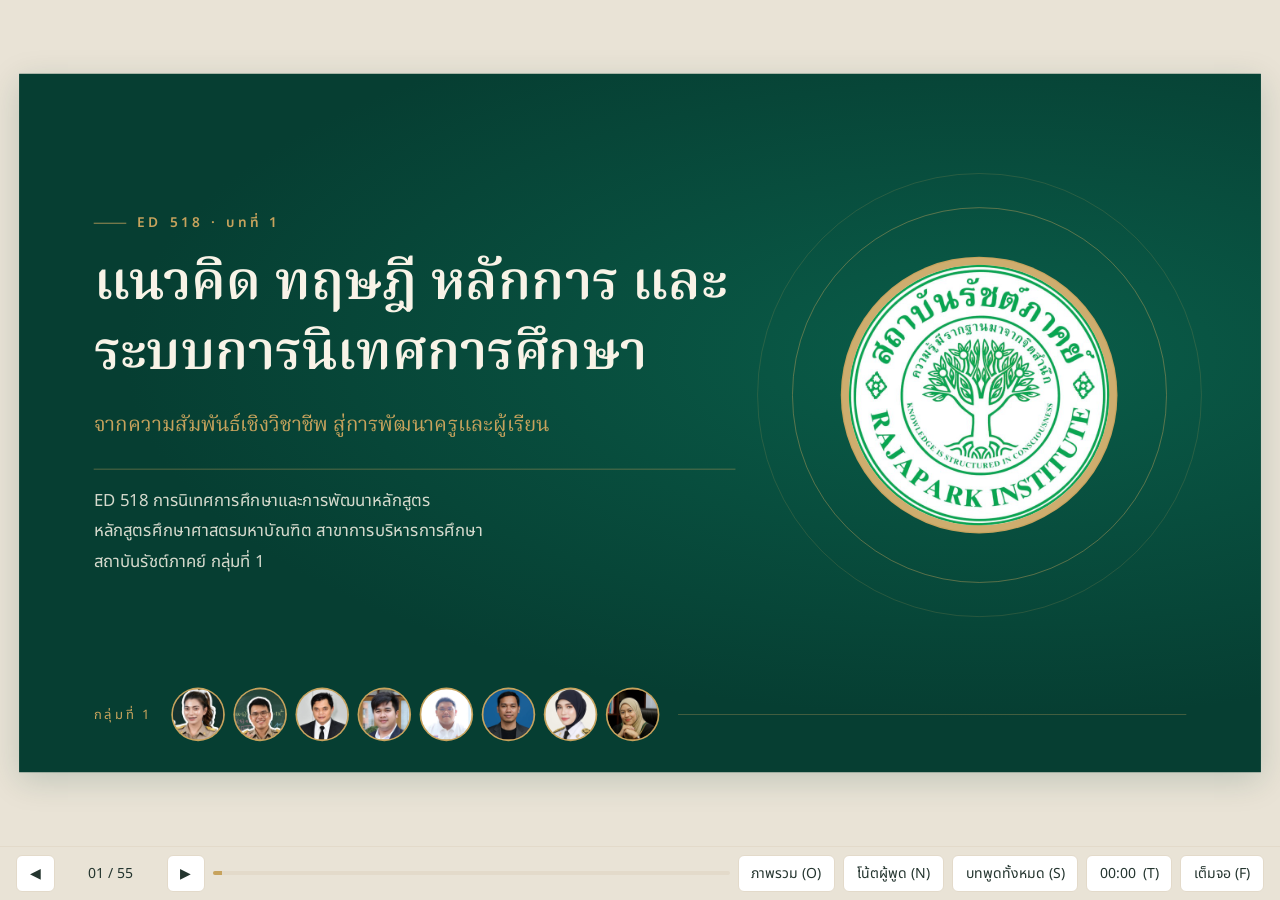
==== commit 857056f5: "Rebuild ED 518 deck from the revised V4 materials Replaces the 38-slide deck with the V4 version bui" ====
--- a/ed518-supervision/index.html
+++ b/ed518-supervision/index.html
@@ -6,1586 +6,935 @@
 <title>ระบบการนิเทศการศึกษา ED 518</title>
 <link rel="preconnect" href="https://fonts.googleapis.com">
 <link rel="preconnect" href="https://fonts.gstatic.com" crossorigin>
-<link rel="stylesheet" href="https://fonts.googleapis.com/css2?family=Anuphan:wght@500;600;700&family=IBM+Plex+Sans+Thai:wght@400;500;600;700&family=IBM+Plex+Mono:wght@500;600&display=swap">
+<link rel="stylesheet" href="https://fonts.googleapis.com/css2?family=Noto+Sans+Thai:wght@400;500;600;700&family=Noto+Serif+Thai:wght@500;600;700&display=swap">
 <style>
-/* Layout: a fixed 1600×900 stage scaled to the window; left-aligned grid; a rail at the top tracks the
-   course frame Theory → Practice → Problem → Innovation. Green comes from the Rajapark Institute seal. */
+/* Layout: fixed 1600×900 stage scaled to the window. Royal Emerald Luxury: deep emerald grounds for
+   hero slides, ivory for content, champagne gold only for rules, markers and the one number that matters.
+   Deliberately single-theme: the deck keeps its palette whatever the viewer's theme. */
 :root {
-  --paper: #f1f5f0;
-  --surface: #ffffff;
-  --ink: #12211a;
-  --mute: #56675c;
-  --line: #d1ddd3;
-  --green: #08a651;
-  --deep: #0b6a3a;
-  --tint: #e0f0e5;
-  --band: #0b5f35;
-  --on-band: #ffffff;
-  --amber: #8f540b;
-  --amber-tint: #f6ead4;
-  --chrome: #e6ede6;
-
-  --display: "Anuphan", "IBM Plex Sans Thai", "Noto Sans Thai", "Leelawadee UI", Tahoma, sans-serif;
-  --body: "IBM Plex Sans Thai", "Noto Sans Thai", "Leelawadee UI", Tahoma, sans-serif;
-  --mono: "IBM Plex Mono", ui-monospace, Menlo, Consolas, monospace;
+  --emerald: #063E32;
+  --verdant: #0A5D49;
+  --gold: #C7A35D;
+  --gold-deep: #8A6A2B;
+  --ivory: #F8F3E7;
+  --charcoal: #24352F;
+  --paper: #FBF8F0;
+  --surface: #FFFFFF;
+  --mute: #5E6B64;
+  --line: #E3DACA;
+  --tint: #E7F0EB;
+  --gold-tint: #F4EBD8;
+  --chrome: #E9E3D6;
+
+  --display: "Noto Serif Thai", "Noto Sans Thai", Georgia, serif;
+  --body: "Noto Sans Thai", "Leelawadee UI", Tahoma, sans-serif;
+  color-scheme: light;
 }
-@media (prefers-color-scheme: dark) {
-  :root:not([data-theme="light"]) {
-    --paper: #0d1611; --surface: #142019; --ink: #e3eee6; --mute: #9fb3a6; --line: #284032;
-    --green: #2dbf6c; --deep: #86d8a8; --tint: #173226; --band: #17633b; --on-band: #ffffff;
-    --amber: #e3ab5c; --amber-tint: #382a15; --chrome: #0a120e;
-    color-scheme: dark;
-  }
-}
-:root[data-theme="dark"] {
-  --paper: #0d1611; --surface: #142019; --ink: #e3eee6; --mute: #9fb3a6; --line: #284032;
-  --green: #2dbf6c; --deep: #86d8a8; --tint: #173226; --band: #17633b; --on-band: #ffffff;
-  --amber: #e3ab5c; --amber-tint: #382a15; --chrome: #0a120e;
-  color-scheme: dark;
-}
-
 * { box-sizing: border-box; }
 [hidden] { display: none !important; }
 html, body { height: 100%; }
-body {
-  margin: 0;
-  background: var(--chrome);
-  color: var(--ink);
-  font-family: var(--body);
-  font-size: 16px;
-  -webkit-font-smoothing: antialiased;
-  overflow: hidden;
+body { margin: 0; background: var(--chrome); color: var(--charcoal); font-family: var(--body); overflow: hidden; -webkit-font-smoothing: antialiased; }
+button { font: inherit; color: inherit; }
+:focus-visible { outline: 3px solid var(--gold); outline-offset: 2px; }
+
+.app { height: 100%; display: grid; grid-template-columns: minmax(0, 1fr) auto; grid-template-rows: minmax(0, 1fr) auto; }
+.viewport { position: relative; overflow: hidden; }
+.stage { position: absolute; left: 50%; top: 50%; width: 1600px; height: 900px; transform: translate(-50%, -50%) scale(var(--s, .5)); background: var(--paper); overflow: hidden; box-shadow: 0 10px 40px rgba(6, 62, 50, .18); }
+
+/* chrome */
+.chrome-top { position: absolute; left: 6rem; right: 6rem; top: 2.2rem; display: flex; align-items: center; justify-content: space-between; z-index: 3; }
+.act { font-size: 1rem; font-weight: 600; letter-spacing: .22em; text-transform: uppercase; color: var(--gold-deep); display: flex; align-items: center; gap: .8rem; }
+.act::before { content: ""; width: 2.2rem; height: 1px; background: var(--gold); }
+.brand { display: flex; align-items: center; gap: .7rem; font-size: 1.05rem; color: var(--mute); }
+.brand img { width: 2.5rem; height: 2.5rem; border-radius: 50%; background: #fff; box-shadow: 0 0 0 1px var(--gold); }
+.chrome-bot { position: absolute; left: 6rem; right: 6rem; bottom: 1.7rem; display: flex; justify-content: space-between; align-items: baseline; font-size: 1.05rem; color: var(--mute); z-index: 3; }
+.chrome-bot .pg { font-family: var(--display); font-size: 1rem; color: var(--gold-deep); font-variant-numeric: tabular-nums; letter-spacing: .08em; }
+.stage.dark { background: var(--emerald); }
+.stage.dark .chrome-top, .stage.dark .chrome-bot { display: none; }
+
+/* slides */
+.slide { display: none; position: absolute; inset: 0; padding: 6.6rem 6rem 4.8rem; flex-direction: column; gap: 1.7rem; }
+.slide.active { display: flex; animation: rise .45s ease-out; }
+@keyframes rise { from { opacity: .3; transform: translateY(10px); } to { opacity: 1; transform: none; } }
+.slide > aside.notes { display: none; }
+
+.t { margin: 0; font-family: var(--display); font-weight: 600; font-size: 3.1rem; line-height: 1.3; color: var(--emerald); text-wrap: balance; }
+.kicker { margin: 0; font-size: 1.05rem; font-weight: 600; letter-spacing: .2em; text-transform: uppercase; color: var(--gold-deep); }
+.head { display: flex; flex-direction: column; gap: .5rem; }
+.rule { width: 4.5rem; height: 2px; background: var(--gold); border: 0; margin: .4rem 0 0; }
+.fill { flex: 1; min-height: 0; }
+.key { margin: 0; display: flex; align-items: center; gap: 1.1rem; padding: 1rem 1.6rem; border-radius: 4px; background: var(--emerald); color: var(--ivory); font-size: 1.6rem; line-height: 1.5; }
+.key b { font-size: .95rem; letter-spacing: .2em; text-transform: uppercase; color: var(--gold); font-weight: 600; white-space: nowrap; }
+.key.caution { background: var(--gold-tint); color: var(--charcoal); }
+.key.caution b { color: var(--gold-deep); }
+.diamond { width: .75rem; height: .75rem; background: var(--gold); transform: rotate(45deg); flex: none; margin-top: 1.15rem; }
+.points { list-style: none; margin: 0; padding: 0; display: flex; flex-direction: column; justify-content: center; }
+.points li + li { border-top: 1px solid var(--line); }
+.points li { display: flex; gap: 1.2rem; font-size: 2.2rem; line-height: 1.45; color: var(--charcoal); padding: 1.5rem 0; }
+.en { font-size: 1rem; font-weight: 600; letter-spacing: .18em; text-transform: uppercase; color: var(--gold-deep); }
+
+/* ----- 01 cover ----- */
+.cover { padding: 0; background: radial-gradient(120% 90% at 78% 40%, var(--verdant) 0%, var(--emerald) 58%); color: var(--ivory); }
+.cover-grid { position: absolute; inset: 0; display: grid; grid-template-columns: 1.55fr 1fr; align-items: center; padding: 5rem 6rem 9.5rem; gap: 3rem; }
+.cover-kicker { font-size: 1.1rem; letter-spacing: .26em; text-transform: uppercase; color: var(--gold); font-weight: 600; display: flex; align-items: center; gap: .9rem; }
+.cover-kicker::before { content: ""; width: 2.6rem; height: 1px; background: var(--gold); }
+.cover h1 { margin: 1.3rem 0 0; font-family: var(--display); font-weight: 600; font-size: 4.3rem; line-height: 1.32; color: var(--ivory); text-wrap: balance; }
+.cover .msg { margin: 1.6rem 0 0; font-family: var(--display); font-size: 1.65rem; line-height: 1.5; color: var(--gold); }
+.cover .meta { margin: 2.2rem 0 0; padding-top: 1.4rem; border-top: 1px solid rgba(199, 163, 93, .55); font-size: 1.35rem; line-height: 1.8; color: rgba(248, 243, 231, .86); }
+.cover .meta p { margin: 0; }
+.seal { position: relative; width: 25rem; height: 25rem; justify-self: center; display: grid; place-items: center; }
+.seal::before, .seal::after { content: ""; position: absolute; border-radius: 50%; border: 1px solid rgba(199, 163, 93, .55); }
+.seal::before { inset: -2.6rem; }
+.seal::after { inset: -5.4rem; border-color: rgba(199, 163, 93, .22); }
+.seal img { width: 21rem; height: 21rem; border-radius: 50%; background: #fff; box-shadow: 0 0 0 .55rem rgba(248, 243, 231, .12), 0 0 0 calc(.55rem + 1.5px) var(--gold); }
+.team { position: absolute; left: 6rem; right: 6rem; bottom: 2.6rem; display: flex; align-items: center; gap: 1.6rem; }
+.team span { font-size: 1.05rem; letter-spacing: .22em; text-transform: uppercase; color: var(--gold); white-space: nowrap; }
+.team .faces { display: flex; gap: .9rem; }
+.team img { width: 4.1rem; height: 4.1rem; border-radius: 50%; object-fit: cover; box-shadow: 0 0 0 2px var(--gold); background: var(--verdant); }
+.team::after { content: ""; flex: 1; height: 1px; background: rgba(199, 163, 93, .4); }
+
+/* ----- 13 one teacher, many routes ----- */
+.split { display: grid; grid-template-columns: 1fr 1.15fr; gap: 3.5rem; align-items: center; }
+.profile { background: var(--surface); border: 1px solid var(--line); border-radius: 6px; padding: 2rem 2.4rem; display: flex; flex-direction: column; justify-content: center; gap: 1.1rem; box-shadow: 0 18px 40px -28px rgba(6, 62, 50, .45); }
+.profile-head { display: flex; align-items: center; gap: 1rem; padding-bottom: .9rem; border-bottom: 1px solid var(--line); }
+.avatar { width: 4.2rem; height: 4.2rem; border-radius: 50%; background: var(--tint); display: grid; place-items: center; box-shadow: 0 0 0 1.5px var(--gold); }
+.avatar svg { width: 2rem; height: 2rem; }
+.profile-head h3 { margin: 0; font-family: var(--display); font-size: 2.1rem; font-weight: 600; color: var(--emerald); }
+.profile-head p { margin: 0; font-size: 1.4rem; color: var(--mute); }
+.skill { display: grid; grid-template-columns: 1fr auto; gap: .5rem 1.2rem; align-items: center; padding: 1.15rem 1.4rem; border-radius: 4px; background: var(--paper); }
+.skill .task { font-size: 1.7rem; font-weight: 600; color: var(--charcoal); }
+.skill .route { font-size: 1.4rem; padding: .35rem .9rem; border-radius: 999px; white-space: nowrap; }
+.skill .route.helps { background: var(--tint); color: var(--verdant); }
+.skill .route.asks { background: var(--gold-tint); color: var(--gold-deep); }
+.skill .why { grid-column: 1 / -1; font-size: 1.45rem; color: var(--mute); }
+.nolabel { display: flex; align-items: center; gap: .9rem; padding-top: .4rem; font-size: 1.4rem; color: var(--mute); }
+.nolabel s { text-decoration: none; position: relative; padding: .25rem .8rem; border: 1px dashed var(--mute); border-radius: 4px; color: var(--mute); }
+.nolabel s::after { content: ""; position: absolute; left: -.2rem; right: -.2rem; top: 50%; height: 2px; background: #B34A3C; transform: rotate(-12deg); }
+
+/* ----- case-study header (Act III only) ----- */
+.case-head { display: flex; align-items: center; gap: 1.4rem; }
+.case-head .school { width: 5.2rem; height: 5.2rem; border-radius: 50%; background: #fff; object-fit: contain; padding: .35rem; box-shadow: 0 0 0 1.5px var(--gold); flex: none; }
+
+/* ----- 36 evidence board ----- */
+.board { display: grid; grid-template-columns: 1.12fr 1fr; gap: 2rem; }
+.reported { background: var(--emerald); color: var(--ivory); border-radius: 6px; padding: 1.8rem 2rem; display: grid; grid-template-columns: 1fr 1fr; grid-template-rows: auto auto 1fr; gap: 1.2rem 1.6rem; min-height: 0; }
+.reported .lab { grid-column: 1 / -1; display: flex; align-items: center; gap: .8rem; font-size: 1.05rem; letter-spacing: .2em; text-transform: uppercase; color: var(--gold); font-weight: 600; }
+.reported .lab::before { content: ""; width: .7rem; height: .7rem; border-radius: 50%; background: var(--gold); }
+.num { font-family: var(--display); font-weight: 700; font-size: 4.4rem; line-height: 1; color: var(--ivory); font-variant-numeric: tabular-nums; }
+.num small { font-size: 1.6rem; font-weight: 600; color: var(--gold); margin-left: .3rem; }
+.stat p { margin: .6rem 0 0; font-size: 1.4rem; line-height: 1.5; color: rgba(248, 243, 231, .88); }
+.shot { grid-column: 1 / -1; margin: 0; min-height: 0; display: flex; flex-direction: column; gap: .5rem; }
+.shot img { width: 100%; height: 12rem; object-fit: cover; object-position: top left; border-radius: 3px; box-shadow: 0 0 0 1px rgba(199, 163, 93, .6); }
+.shot figcaption { font-size: 1.05rem; color: rgba(248, 243, 231, .72); }
+.unknown { border: 2px dashed var(--gold); border-radius: 6px; padding: 1.8rem 2rem; display: flex; flex-direction: column; gap: 1.1rem; background: repeating-linear-gradient(135deg, transparent 0 14px, rgba(199, 163, 93, .06) 14px 15px); }
+.unknown .lab { display: flex; align-items: center; gap: .8rem; font-size: 1.05rem; letter-spacing: .2em; text-transform: uppercase; color: var(--gold-deep); font-weight: 600; }
+.unknown .lab::before { content: ""; width: .7rem; height: .7rem; border-radius: 50%; border: 2px solid var(--gold); }
+.unknown .main { margin: 0; font-family: var(--display); font-size: 1.75rem; line-height: 1.5; color: var(--emerald); font-weight: 600; }
+.slot { display: flex; align-items: center; justify-content: space-between; gap: 1rem; padding: .95rem 1.2rem; border: 1px dashed var(--line); border-radius: 4px; background: var(--surface); font-size: 1.4rem; }
+.slot em { font-style: normal; font-size: 1.1rem; color: var(--gold-deep); white-space: nowrap; }
+
+/* ----- 46 routes ----- */
+.routes { display: grid; grid-template-columns: 15rem minmax(0, 1fr) 33rem; align-items: stretch; }
+.origin { align-self: center; background: var(--emerald); color: var(--ivory); border-radius: 6px; padding: 1.5rem 1.4rem; display: flex; flex-direction: column; gap: .5rem; }
+.origin .en { color: var(--gold); }
+.origin strong { font-family: var(--display); font-size: 1.55rem; font-weight: 600; line-height: 1.4; }
+.paths { width: 100%; height: 100%; display: block; }
+.ends { display: flex; flex-direction: column; justify-content: center; gap: 1rem; position: relative; padding-right: 3.6rem; }
+.end { background: var(--surface); border: 1px solid var(--line); border-radius: 6px; padding: 1rem 1.4rem; display: flex; flex-direction: column; gap: .35rem; box-shadow: 0 14px 30px -24px rgba(6, 62, 50, .5); }
+.end h3 { margin: 0; font-family: var(--display); font-size: 1.7rem; font-weight: 600; color: var(--emerald); }
+.end p { margin: 0; font-size: 1.5rem; color: var(--charcoal); }
+.bracket { position: absolute; right: 0; top: 2.2rem; bottom: 2.2rem; width: 2.2rem; border: 2px solid var(--gold); border-left: none; border-radius: 0 10px 10px 0; }
+.bracket span { position: absolute; left: calc(100% + .9rem); top: 50%; transform: translateY(-50%) rotate(180deg); writing-mode: vertical-rl; font-size: 1.2rem; color: var(--gold-deep); white-space: nowrap; }
+.example { display: flex; align-items: center; gap: 1rem; flex-wrap: wrap; font-size: 1.5rem; padding-top: .6rem; }
+.chip { padding: .45rem 1rem; border-radius: 999px; background: var(--tint); color: var(--verdant); font-weight: 600; font-size: 1.3rem; }
+.chip.gold { background: var(--gold-tint); color: var(--gold-deep); }
+
+/* ----- 50 dashboard ----- */
+.dims { display: grid; grid-template-columns: repeat(5, minmax(0, 1fr)); gap: 1.1rem; }
+.dim { background: var(--surface); border: 1px solid var(--line); border-top: 3px solid var(--emerald); border-radius: 4px; padding: 1.6rem 1.4rem; display: flex; flex-direction: column; gap: 1rem; }
+.dim .no { font-family: var(--display); font-size: 1.15rem; color: var(--gold-deep); letter-spacing: .1em; }
+.dim h3 { margin: 0; font-size: 1.5rem; line-height: 1.3; color: var(--emerald); font-weight: 700; letter-spacing: .01em; }
+.dim .th { margin: 0; font-family: var(--display); font-size: 1.55rem; font-weight: 600; color: var(--charcoal); }
+.dim .q { margin: 0; font-size: 1.45rem; line-height: 1.6; color: var(--charcoal); flex: 1; }
+.dim .lim { margin: 0; padding-top: .9rem; border-top: 1px solid var(--line); font-size: 1.3rem; line-height: 1.5; color: var(--mute); }
+.dim .lim b { display: block; font-size: .95rem; letter-spacing: .14em; text-transform: uppercase; color: var(--gold-deep); font-weight: 600; margin-bottom: .2rem; }
+.target { display: inline-flex; align-items: center; gap: .5rem; font-size: .95rem; color: var(--mute); }
+.target i { font-style: normal; padding: .2rem .7rem; border: 1px dashed var(--line); border-radius: 4px; }
+
+/* ----- controls ----- */
+.controls { grid-column: 1 / -1; grid-row: 2; display: flex; align-items: center; gap: .5rem; padding: .5rem max(16px, env(safe-area-inset-right, 0px)) calc(.5rem + env(safe-area-inset-bottom, 0px)) max(16px, env(safe-area-inset-left, 0px)); background: var(--chrome); border-top: 1px solid var(--line); font-size: 14px; }
+.btn { display: inline-flex; align-items: center; gap: .4rem; background: var(--surface); border: 1px solid var(--line); border-radius: 6px; padding: .45rem .8rem; cursor: pointer; white-space: nowrap; color: var(--charcoal); }
+.btn:hover { border-color: var(--gold); }
+.btn[aria-pressed="true"] { background: var(--emerald); color: var(--ivory); border-color: var(--emerald); }
+.counter { font-variant-numeric: tabular-nums; min-width: 6rem; text-align: center; color: var(--charcoal); }
+.badge { background: var(--gold-tint); color: var(--gold-deep); border-radius: 999px; padding: .25rem .8rem; font-weight: 600; }
+.spacer { flex: 1; }
+.notes-panel { grid-column: 2; grid-row: 1; width: min(440px, 38vw); background: var(--surface); border-left: 1px solid var(--line); display: flex; flex-direction: column; min-height: 0; }
+.np-head { padding: 1rem 1.2rem; border-bottom: 1px solid var(--line); display: flex; flex-direction: column; gap: .5rem; }
+.np-head h2 { margin: 0; font-family: var(--display); font-size: 1.1rem; font-weight: 600; color: var(--emerald); line-height: 1.45; }
+.np-meta { display: flex; flex-wrap: wrap; gap: .4rem; font-size: 13px; }
+.np-meta span { background: var(--tint); color: var(--verdant); border-radius: 999px; padding: .15rem .6rem; }
+.np-body { padding: 1rem 1.2rem 1.4rem; overflow-y: auto; font-size: 15.5px; line-height: 1.8; color: var(--charcoal); }
+.np-body p { margin: 0 0 .8rem; }
+.np-body .ref, .np-body .bridge { font-size: 13.5px; color: var(--mute); border-top: 1px solid var(--line); padding-top: .6rem; }
+
+@media (max-width: 760px) {
+  html { font-size: 10px; }
+  body { overflow: auto; }
+  .app { height: auto; grid-template-columns: minmax(0, 1fr); }
+  .stage { position: relative; left: auto; top: auto; width: auto; height: auto; transform: none; box-shadow: none; }
+  .chrome-top, .chrome-bot { position: static; padding: 1.4rem max(16px, env(safe-area-inset-right, 0px)) 0 max(16px, env(safe-area-inset-left, 0px)); }
+  .chrome-bot { padding-bottom: 1.4rem; }
+  .slide { position: relative; inset: auto; padding: 1.8rem max(16px, env(safe-area-inset-right, 0px)) 2.4rem max(16px, env(safe-area-inset-left, 0px)); }
+  .cover { min-height: 0; }
+  .cover-grid { position: static; grid-template-columns: minmax(0, 1fr); padding: 3rem max(16px, env(safe-area-inset-right, 0px)) 1.5rem max(16px, env(safe-area-inset-left, 0px)); }
+  .seal { width: 14rem; height: 14rem; order: -1; justify-self: start; }
+  .seal img { width: 12rem; height: 12rem; }
+  .seal::after { display: none; }
+  .team { position: static; padding: 0 max(16px, env(safe-area-inset-right, 0px)) 2.4rem max(16px, env(safe-area-inset-left, 0px)); flex-wrap: wrap; }
+  .team .faces { flex-wrap: wrap; }
+  .team::after { display: none; }
+  .split, .board, .reported { grid-template-columns: minmax(0, 1fr); }
+  .routes { grid-template-columns: minmax(0, 1fr); gap: 1rem; }
+  .paths { display: none; }
+  .dims { grid-template-columns: repeat(2, minmax(0, 1fr)); }
+  .notes-panel { grid-column: 1; grid-row: 2; width: auto; border-left: none; border-top: 1px solid var(--line); }
+  .controls { grid-row: 3; position: sticky; bottom: 0; flex-wrap: wrap; }
 }
-button { font: inherit; color: inherit; }
-:focus-visible { outline: 3px solid var(--green); outline-offset: 2px; }
-
-/* ---------- app frame ---------- */
-.app {
-  height: 100%;
-  display: grid;
-  grid-template-columns: minmax(0, 1fr) auto;
-  grid-template-rows: minmax(0, 1fr) auto;
+@media (prefers-reduced-motion: reduce) { .slide.active { animation: none; } }
+
+/* ===== full-deck layouts (built on the approved prototype system) ===== */
+.vcenter { display: flex; flex-direction: column; justify-content: center; min-height: 0; }
+.points.big li { font-size: 2.1rem; padding: 1.1rem 0; }
+.points.mini { gap: .6rem; }
+.points.mini li { font-size: 1.6rem; padding: .35rem 0; border: 0 !important; }
+.points.mini .diamond { margin-top: .75rem; width: .6rem; height: .6rem; }
+.cno { font-family: var(--display); font-size: 1.15rem; color: var(--gold-deep); letter-spacing: .1em; }
+
+/* label cards */
+.lcards { display: grid; grid-template-columns: repeat(var(--cols), minmax(0, 1fr)); gap: 1.2rem; align-content: center; }
+.lcards.nofill { align-content: center; }
+.lc { background: var(--surface); border: 1px solid var(--line); border-top: 3px solid var(--emerald); border-radius: 4px; padding: 2.1rem 1.9rem 2.2rem; display: flex; flex-direction: column; gap: .7rem; min-width: 0; }
+.lc h3 { margin: 0; font-family: var(--display); font-size: 2.05rem; font-weight: 600; line-height: 1.35; color: var(--emerald); }
+.lc p { margin: 0; font-size: 1.75rem; line-height: 1.55; color: var(--charcoal); }
+.lc p.solo { font-size: 1.9rem; font-weight: 500; line-height: 1.5; }
+.lcards.tight .lc { padding: 1.9rem 1.8rem; }
+.lcards.tight .lc p.solo { font-family: var(--display); font-weight: 600; font-size: 2.1rem; color: var(--emerald); }
+
+/* numbered steps */
+.steps { list-style: none; margin: 0; padding: 0; display: grid; grid-template-columns: repeat(var(--n), minmax(0, 1fr)); gap: 0; position: relative; }
+.steps li { position: relative; display: flex; flex-direction: column; align-items: center; text-align: center; gap: .9rem; padding: 0 .6rem; }
+.steps li::before { content: ""; position: absolute; top: 2rem; left: 0; right: 0; height: 2px; background: var(--gold); z-index: 0; }
+.steps li:first-child::before { left: 50%; }
+.steps li:last-child::before { right: 50%; }
+.steps .sn { position: relative; z-index: 1; width: 4rem; height: 4rem; border-radius: 50%; background: var(--emerald); color: var(--ivory); display: grid; place-items: center; font-family: var(--display); font-size: 1.5rem; font-weight: 600; box-shadow: 0 0 0 .4rem var(--paper); }
+.steps .st { font-size: 1.8rem; line-height: 1.45; color: var(--charcoal); font-weight: 500; }
+.steps .st .en { display: block; margin-bottom: .3rem; }
+.steps.cyc::after { content: "↺ วนรอบใหม่"; position: absolute; right: 0; top: -2.2rem; font-size: 1.15rem; color: var(--gold-deep); }
+.steps.eras li::before { background: linear-gradient(90deg, var(--gold), var(--verdant)); }
+.steps.pill .st { background: var(--surface); border: 1px solid var(--line); border-radius: 6px; padding: 1rem 1.2rem; width: 100%; }
+.steps.phases .st { background: var(--surface); border: 1px solid var(--line); border-radius: 6px; padding: 1.2rem; width: 100%; min-height: 7.5rem; display: grid; place-items: center; }
+
+/* chain + loop */
+.chainwrap { display: flex; flex-direction: column; justify-content: center; }
+.chain { display: flex; align-items: stretch; gap: .6rem; }
+.cn { flex: 1; min-width: 0; background: var(--surface); border: 1px solid var(--line); border-radius: 6px; padding: 2rem 1.3rem; display: flex; flex-direction: column; gap: .5rem; justify-content: center; text-align: center; font-size: 1.7rem; line-height: 1.45; }
+.cn b { font-family: var(--display); font-size: 1.95rem; color: var(--emerald); }
+.cn.em { background: var(--emerald); border-color: var(--emerald); color: var(--ivory); }
+.cn.em b { color: var(--gold); }
+.ca { align-self: center; font-size: 2rem; color: var(--gold); font-weight: 700; }
+.loop { position: relative; height: 3.4rem; margin: .2rem 4% 0; border: 2px dashed var(--verdant); border-top: none; border-radius: 0 0 14px 14px; }
+.loop::before { content: ""; position: absolute; left: -.65rem; top: -.4rem; border: .6rem solid transparent; border-bottom: .8rem solid var(--verdant); border-top: none; }
+.loop span { position: absolute; left: 50%; bottom: -1rem; transform: translateX(-50%); background: var(--paper); padding: 0 1rem; font-size: 1.35rem; font-weight: 600; color: var(--verdant); white-space: nowrap; }
+
+/* compare */
+.cmp { display: grid; grid-template-columns: minmax(0, 1fr) auto minmax(0, 1fr); gap: 1.6rem; align-items: stretch; }
+.cmp-side { background: var(--surface); border: 1px solid var(--line); border-top: 3px solid var(--emerald); border-radius: 4px; padding: 1.8rem 2rem; display: flex; flex-direction: column; gap: .8rem; justify-content: center; position: relative; }
+.cmp-side.alt { border-top-color: var(--gold); }
+.cmp-side h3 { margin: 0; font-family: var(--display); font-size: 2.15rem; font-weight: 600; color: var(--emerald); line-height: 1.35; }
+.cmp-side p { margin: 0; font-size: 1.8rem; line-height: 1.55; }
+.cmp-side p.mono { font-family: var(--display); font-size: 1.75rem; color: var(--verdant); }
+.cmp-side.ok { border-top-color: var(--verdant); }
+.cmp-side.bad { border-top-color: #B34A3C; }
+.cmp-side .tag { position: absolute; right: 1.4rem; top: 1.2rem; font-size: 1.6rem; color: var(--verdant); }
+.cmp-side.bad .tag { color: #B34A3C; }
+.cmp-vs { align-self: center; font-family: var(--display); font-size: 3.2rem; color: var(--gold); }
+.cmp-note { margin: 0; display: flex; gap: 1rem; align-items: flex-start; font-size: 1.7rem; line-height: 1.5; color: var(--charcoal); }
+.cmp-note .diamond { margin-top: .8rem; }
+.big-l { font-family: var(--display); font-size: 3.4rem; line-height: 1; color: var(--green, var(--gold)); }
+
+/* hook (02) */
+.hook { display: grid; grid-template-columns: 1.15fr 1fr; gap: 2.4rem; align-items: stretch; }
+.hook-num { background: var(--emerald); color: var(--ivory); border-radius: 6px; padding: 2.2rem 2.4rem; display: flex; flex-direction: column; justify-content: center; gap: .6rem; }
+.num-xl { font-family: var(--display); font-weight: 700; font-size: 8rem; line-height: 1; color: var(--gold); font-variant-numeric: tabular-nums; }
+.num-xl small { font-size: 3rem; margin-left: .2rem; }
+.num-xl.dark { color: var(--emerald); }
+.hook-num p { margin: 0; font-size: 1.6rem; line-height: 1.5; }
+.hook-num .sub { color: rgba(248, 243, 231, .8); font-size: 1.45rem; }
+.hook-gap { border: 2px dashed var(--gold); border-radius: 6px; padding: 2.2rem 2.4rem; display: flex; flex-direction: column; justify-content: center; gap: 1rem; background: repeating-linear-gradient(135deg, transparent 0 14px, rgba(199, 163, 93, .07) 14px 15px); }
+.hook-gap .lab { font-size: 1.05rem; letter-spacing: .2em; text-transform: uppercase; color: var(--gold-deep); font-weight: 600; }
+.hook-gap p { margin: 0; font-family: var(--display); font-size: 2.1rem; line-height: 1.5; color: var(--emerald); font-weight: 600; }
+
+/* timeline (03) */
+.timeline { list-style: none; margin: .6rem 0 0; padding: 0; display: grid; grid-template-columns: repeat(6, 1fr); position: relative; }
+.timeline::before { content: ""; position: absolute; left: 8%; right: 8%; top: .55rem; height: 2px; background: var(--gold); }
+.timeline li { display: flex; flex-direction: column; align-items: center; gap: .7rem; font-size: 1.65rem; font-weight: 600; color: var(--emerald); text-align: center; position: relative; }
+.timeline .dot { width: 1.1rem; height: 1.1rem; border-radius: 50%; background: var(--emerald); box-shadow: 0 0 0 .3rem var(--paper), 0 0 0 calc(.3rem + 1.5px) var(--gold); }
+
+/* quads (08) */
+.quads { display: grid; grid-template-columns: 1fr 1fr; grid-template-rows: 1fr 1fr; gap: 1.2rem; position: relative; }
+.quad { background: var(--surface); border: 1px solid var(--line); border-radius: 6px; padding: 1.6rem 2rem; display: flex; flex-direction: column; justify-content: center; gap: .5rem; }
+.quad.q1, .quad.q3 { text-align: right; padding-left: 7rem; }
+.quad.q0, .quad.q2 { padding-right: 7rem; }
+.quad h3 { margin: 0; font-family: var(--display); font-size: 2.1rem; font-weight: 600; color: var(--emerald); }
+.quad p { margin: 0; font-size: 1.8rem; }
+.quad-core { position: absolute; left: 50%; top: 50%; transform: translate(-50%, -50%); width: 10rem; height: 10rem; border-radius: 50%; background: var(--emerald); color: var(--ivory); display: grid; place-items: center; font-family: var(--display); font-size: 1.6rem; font-weight: 600; box-shadow: 0 0 0 .5rem var(--paper), 0 0 0 calc(.5rem + 1.5px) var(--gold); }
+
+/* systems map (10) */
+.sys { display: grid; grid-template-columns: 1fr 1fr; grid-template-rows: 1fr 1fr; gap: 1.2rem 18rem; position: relative; align-content: center; }
+.sys-n { background: var(--surface); border: 1px solid var(--line); border-radius: 6px; padding: 1.4rem 1.6rem; font-size: 1.9rem; font-weight: 500; display: grid; place-items: center; text-align: center; }
+.sys-core { position: absolute; left: 50%; top: 50%; transform: translate(-50%, -50%); width: 14rem; height: 14rem; border-radius: 50%; border: 2px dashed var(--gold); display: flex; flex-direction: column; align-items: center; justify-content: center; gap: .3rem; background: var(--paper); }
+.sys-core b { font-family: var(--display); font-size: 1.8rem; color: var(--emerald); }
+
+/* stats (17, 27) */
+.stats { display: grid; grid-template-columns: 1fr 1fr 1.2fr; gap: 1.6rem; align-items: stretch; }
+.stat-card { background: var(--surface); border: 1px solid var(--line); border-top: 3px solid var(--emerald); border-radius: 4px; padding: 1.8rem 2rem; display: flex; flex-direction: column; justify-content: center; gap: .6rem; }
+.stat-card p { margin: 0; font-size: 1.7rem; }
+.num-l { font-family: var(--display); font-weight: 700; font-size: 5rem; line-height: 1; color: var(--emerald); font-variant-numeric: tabular-nums; }
+.num-l small { font-size: 2rem; color: var(--gold-deep); }
+.num-m { font-family: var(--display); font-weight: 700; font-size: 3.6rem; line-height: 1; color: var(--emerald); }
+.stat-card .bar { height: 1rem; background: var(--tint); border-radius: 999px; overflow: hidden; }
+.stat-card .bar i { display: block; height: 100%; background: var(--gold); border-radius: 999px; }
+.stat-side { display: flex; flex-direction: column; justify-content: center; }
+.stat-side .points li { font-size: 1.8rem; }
+.stat-card.big .num-xl { font-size: 7rem; }
+
+/* venn (18) */
+.venn { position: relative; display: grid; grid-template-columns: 1fr 1fr; align-items: center; align-content: center; }
+.vc { min-height: 24rem; border-radius: 50%; border: 2px solid var(--emerald); display: flex; flex-direction: column; justify-content: center; gap: .6rem; padding: 2rem 4.5rem; background: rgba(10, 93, 73, .05); }
+.vc.a { margin-right: -4rem; padding-right: 12rem; }
+.vc.b { margin-left: -4rem; padding-left: 9rem; align-items: flex-end; text-align: right; padding-right: 5rem; border-color: var(--gold); background: rgba(199, 163, 93, .07); }
+.vc h3 { margin: 0; font-family: var(--display); font-size: 2rem; color: var(--emerald); }
+.vc p { margin: 0; font-size: 1.7rem; line-height: 1.5; }
+.vmid { position: absolute; left: 50%; top: 50%; transform: translate(-50%, -50%); width: 12rem; text-align: center; font-family: var(--display); font-weight: 600; font-size: 1.45rem; color: var(--emerald); background: var(--paper); padding: .8rem; border-radius: 6px; box-shadow: 0 0 0 1.5px var(--gold); }
+
+/* decision / mapping tables */
+.dm { width: 100%; border-collapse: collapse; font-size: 1.8rem; }
+.dm th { text-align: left; font-family: var(--display); font-weight: 600; font-size: 1.35rem; color: var(--gold-deep); padding: .6rem 1.4rem; border-bottom: 2px solid var(--gold); }
+.dm td { padding: 1.05rem 1.4rem; border-bottom: 1px solid var(--line); vertical-align: middle; line-height: 1.45; }
+.dm td b { color: var(--emerald); font-family: var(--display); font-weight: 600; }
+.dm .arrow { color: var(--gold); font-size: 1.8rem; width: 3rem; text-align: center; }
+.dm.map .pl { font-family: var(--display); font-weight: 700; color: var(--emerald); white-space: nowrap; }
+.st-found, .st-maybe, .st-gap { display: inline-block; padding: .3rem .9rem; border-radius: 999px; font-size: 1.2rem; white-space: nowrap; }
+.st-found { background: var(--tint); color: var(--verdant); }
+.st-maybe { background: var(--gold-tint); color: var(--gold-deep); }
+.st-gap { border: 1.5px dashed var(--gold-deep); color: var(--gold-deep); }
+
+/* letters (23) */
+.letters { display: grid; grid-template-columns: repeat(5, minmax(0, 1fr)); gap: 1.2rem; align-content: center; }
+.letter { background: var(--surface); border: 1px solid var(--line); border-top: 3px solid var(--emerald); border-radius: 4px; padding: 1.6rem 1.4rem; display: flex; flex-direction: column; gap: .5rem; }
+.letter b { font-family: var(--display); font-size: 5rem; line-height: 1; color: var(--gold); }
+.letter span:last-child { font-size: 1.7rem; line-height: 1.45; font-weight: 500; }
+
+/* roles (24) */
+.roles { display: grid; grid-template-columns: 1.4fr 1fr; gap: 2rem; align-items: center; }
+.role-grid { display: grid; grid-template-columns: 1fr 1fr; gap: 1.1rem; }
+.role { background: var(--surface); border: 1px solid var(--line); border-radius: 6px; padding: 1.8rem 1.6rem; font-size: 1.8rem; font-weight: 500; }
+.shield { background: var(--emerald); color: var(--ivory); border-radius: 6px 6px 50% 50% / 6px 6px 22% 22%; padding: 2.2rem 2.2rem 3.2rem; display: flex; flex-direction: column; gap: .8rem; }
+.shield .en { color: var(--gold); }
+.shield p { margin: 0; font-family: var(--display); font-size: 2rem; line-height: 1.5; }
+
+/* pipeline (30) */
+.pipe { display: grid; grid-template-columns: repeat(4, minmax(0, 1fr)); gap: 1rem; align-content: center; }
+.pp { background: var(--surface); border: 1px solid var(--line); border-radius: 6px; padding: 1.6rem 1.4rem; display: flex; flex-direction: column; gap: .8rem; font-size: 1.75rem; line-height: 1.45; position: relative; }
+.pp .sn { width: 2.6rem; height: 2.6rem; border-radius: 50%; display: grid; place-items: center; background: var(--tint); color: var(--verdant); font-weight: 700; }
+.pp.human { background: var(--emerald); color: var(--ivory); border-color: var(--emerald); }
+.pp.human .sn { background: var(--gold); color: var(--emerald); }
+
+/* case study */
+.case { display: grid; grid-template-columns: 1fr 1fr; gap: 2.2rem; align-items: stretch; min-height: 0; }
+.photo { margin: 0; display: flex; flex-direction: column; gap: .5rem; min-height: 0; }
+.photo img { width: 100%; flex: 1; min-height: 0; object-fit: cover; border-radius: 4px; box-shadow: 0 0 0 1px var(--gold); }
+.photo figcaption { font-size: 1.05rem; color: var(--mute); }
+.photo.tall img { object-position: center 40%; }
+.case-stats { display: grid; grid-template-columns: 1fr 1fr; gap: 1.1rem; align-content: center; }
+.cs { background: var(--surface); border: 1px solid var(--line); border-top: 3px solid var(--emerald); border-radius: 4px; padding: 1.4rem 1.5rem; display: flex; flex-direction: column; gap: .5rem; }
+.cs.big { grid-column: 1 / -1; background: var(--emerald); border-color: var(--emerald); }
+.cs.big .num-l { color: var(--gold); }
+.cs.big p { color: var(--ivory); }
+.cs p { margin: 0; font-size: 1.6rem; line-height: 1.45; }
+.org { display: flex; flex-direction: column; justify-content: center; gap: .3rem; }
+.org-n { background: var(--surface); border: 1px solid var(--line); border-radius: 6px; padding: 1.2rem 1.5rem; font-size: 1.7rem; font-weight: 500; }
+.org-n.top { background: var(--emerald); color: var(--ivory); border-color: var(--emerald); }
+.org-a { text-align: center; color: var(--gold); font-size: 1.4rem; line-height: 1; }
+.duo { display: grid; grid-template-columns: 1fr 1fr; gap: 1.4rem; height: 14rem; }
+.duo .photo { height: 100%; }
+.badge-note { margin: 0; padding: .9rem 1.2rem; border: 1.5px dashed var(--gold-deep); border-radius: 6px; font-size: 1.4rem; line-height: 1.5; color: var(--gold-deep); }
+
+/* balance (38) */
+.balance { display: grid; grid-template-columns: 1fr auto 1.4fr; gap: 1.8rem; align-items: center; }
+.pan { background: var(--surface); border: 1px solid var(--line); border-top: 3px solid var(--emerald); border-radius: 4px; padding: 1.8rem 2rem; display: flex; flex-direction: column; gap: .6rem; }
+.pan.alt { border-top-color: var(--gold); }
+.pan h3 { margin: 0; font-family: var(--display); font-size: 1.8rem; color: var(--emerald); }
+.pan > p { margin: 0; font-family: var(--display); font-size: 4rem; font-weight: 700; color: var(--emerald); }
+.fulcrum { font-size: 3rem; color: var(--gold); }
+
+/* PIDRE-D word (43) */
+.pidred { display: flex; flex-direction: column; justify-content: center; gap: 2.2rem; }
+.word { display: flex; align-items: center; gap: .6rem; }
+.word .pl { width: 6rem; height: 6rem; display: grid; place-items: center; background: var(--emerald); color: var(--ivory); font-family: var(--display); font-size: 3.4rem; font-weight: 700; border-radius: 4px; }
+.word .pl.d { background: var(--gold); color: var(--emerald); }
+.word .dash { font-size: 3rem; color: var(--gold-deep); padding: 0 .4rem; }
+.badge-prop { margin-left: 1.6rem; padding: .5rem 1.2rem; border: 1.5px dashed var(--gold-deep); border-radius: 999px; font-size: 1.35rem; color: var(--gold-deep); }
+.pidred .lc p { font-size: 1.8rem; }
+
+/* pillars (44, 53) */
+.pillars { display: grid; grid-template-columns: repeat(3, minmax(0, 1fr)); grid-template-rows: 1fr auto; gap: 0 1.6rem; }
+.pillar { background: linear-gradient(180deg, var(--surface), var(--paper)); border: 1px solid var(--line); border-top: 6px solid var(--emerald); border-bottom: none; padding: 1.8rem 1.6rem; display: flex; flex-direction: column; gap: .8rem; text-align: center; justify-content: center; }
+.pillar p { margin: 0; font-family: var(--display); font-size: 2.05rem; line-height: 1.45; color: var(--emerald); font-weight: 600; }
+.plinth { grid-column: 1 / -1; background: var(--emerald); color: var(--ivory); padding: 1.2rem 1.6rem; text-align: center; font-size: 1.7rem; border-top: 3px solid var(--gold); }
+
+/* R+E return */
+.return { display: flex; align-items: center; gap: 1rem; justify-content: center; padding: 1rem; border: 2px dashed var(--verdant); border-radius: 999px; font-size: 1.7rem; color: var(--verdant); font-weight: 600; }
+.return span { font-size: 1.9rem; }
+
+/* closing (54) */
+.slide.closing { background: radial-gradient(120% 90% at 78% 40%, var(--verdant) 0%, var(--emerald) 58%); color: var(--ivory); padding: 0; }
+.close-grid { position: absolute; inset: 0; display: grid; grid-template-columns: 1.2fr 1fr; gap: 3.5rem; align-items: center; padding: 5rem 6rem; }
+.close-q { margin: 1.2rem 0 0; font-family: var(--display); font-size: 4.2rem; line-height: 1.3; color: var(--ivory); font-weight: 600; text-wrap: balance; }
+.close-a { margin: 1.6rem 0 0; font-family: var(--display); font-size: 2rem; line-height: 1.5; color: var(--gold); }
+.layers { display: flex; flex-direction: column; gap: .9rem; }
+.layer { display: flex; align-items: center; gap: 1.1rem; padding: 1.3rem 1.6rem; border: 1px solid rgba(199, 163, 93, .55); border-radius: 4px; font-size: 1.6rem; line-height: 1.45; background: rgba(248, 243, 231, .06); }
+.layer.l1 { margin-left: 1.5rem; }
+.layer.l2 { margin-left: 3rem; background: rgba(199, 163, 93, .16); }
+.layer .cno { color: var(--gold); }
+
+/* team (55) */
+.people { display: grid; grid-template-columns: repeat(4, minmax(0, 1fr)); gap: 1.4rem 1.2rem; align-content: center; }
+.person { display: flex; flex-direction: column; align-items: center; text-align: center; gap: .6rem; margin: 0; }
+.person .ph { width: 9rem; height: 9rem; border-radius: 50%; overflow: hidden; box-shadow: 0 0 0 2px var(--gold); background: var(--tint); }
+.person .ph img { width: 100%; height: 100%; object-fit: cover; display: block; }
+.person figcaption { font-size: 1.35rem; line-height: 1.4; }
+.person figcaption .no { display: block; font-family: var(--display); font-size: 1rem; color: var(--gold-deep); }
+.credit { display: flex; justify-content: space-between; gap: 1rem; flex-wrap: wrap; padding-top: 1rem; border-top: 1px solid var(--gold); font-size: 1.3rem; }
+.credit b { color: var(--emerald); }
+
+/* discussion & references */
+.qs { list-style: none; margin: 0; padding: 0; display: flex; flex-direction: column; justify-content: center; gap: .8rem; }
+.qs li { display: grid; grid-template-columns: auto minmax(0, 1fr); gap: 1.2rem; align-items: center; background: var(--surface); border: 1px solid var(--line); border-radius: 6px; padding: 1rem 1.4rem; cursor: pointer; transition: opacity .2s, background .2s; }
+.qs li p { margin: 0; font-size: 1.55rem; line-height: 1.5; }
+.qs .n { width: 2.6rem; height: 2.6rem; border-radius: 50%; display: grid; place-items: center; background: var(--tint); color: var(--verdant); font-weight: 700; font-size: 1.2rem; }
+.qs.focusing li { opacity: .35; }
+.qs.focusing li.on { opacity: 1; background: var(--emerald); color: var(--ivory); border-color: var(--emerald); }
+.qs li.on .n { background: var(--gold); color: var(--emerald); }
+.bib { display: grid; grid-template-columns: 1fr 1fr; grid-template-rows: minmax(0, 1fr); gap: 2.6rem; font-size: 1.05rem; line-height: 1.5; }
+.bib.one { grid-template-columns: 1fr; }
+.bib.one > div { columns: 2; column-gap: 2.6rem; }
+.bib > div { overflow-y: auto; min-height: 0; padding-right: .4rem; }
+.bib p { margin: 0 0 .6rem; padding-left: 2em; text-indent: -2em; break-inside: avoid; }
+
+/* panel / bar extras */
+.np-timer { display: flex; align-items: center; gap: .5rem; flex-wrap: wrap; }
+.np-timer .clock { font-size: 1.5rem; font-weight: 600; font-variant-numeric: tabular-nums; color: var(--emerald); }
+.nchip { background: var(--tint); color: var(--verdant); border-radius: 999px; padding: .15rem .6rem; font-size: 13px; }
+.nchip.warn { background: var(--gold-tint); color: var(--gold-deep); }
+.progress { flex: 1; min-width: 3rem; height: 4px; background: var(--line); border-radius: 999px; overflow: hidden; }
+.progress i { display: block; height: 100%; width: 0; background: var(--gold); transition: width .25s; }
+.back-btn { background: var(--gold-tint) !important; color: var(--gold-deep) !important; }
+.overlay { position: fixed; inset: 0; z-index: 20; background: var(--paper); overflow-y: auto; padding: calc(1.5rem + env(safe-area-inset-top, 0px)) max(16px, env(safe-area-inset-right, 0px)) calc(2rem + env(safe-area-inset-bottom, 0px)) max(16px, env(safe-area-inset-left, 0px)); font-size: 16px; }
+.ov-inner { max-width: 1180px; margin: 0 auto; display: flex; flex-direction: column; gap: 1.2rem; }
+.ov-top { display: flex; align-items: center; justify-content: space-between; gap: 1rem; position: sticky; top: 0; background: var(--paper); padding: .4rem 0; z-index: 1; }
+.ov-top h2 { margin: 0; font-family: var(--display); font-size: 1.5rem; color: var(--emerald); }
+.ov-list { display: flex; flex-direction: column; gap: 1.2rem; }
+.ov-act h3 { margin: 0 0 .5rem; font-size: .8rem; letter-spacing: .14em; text-transform: uppercase; color: var(--gold-deep); }
+.ov-grid { display: grid; grid-template-columns: repeat(auto-fill, minmax(250px, 1fr)); gap: .5rem; }
+.ov-item { text-align: left; background: var(--surface); border: 1px solid var(--line); border-radius: 6px; padding: .7rem .9rem; cursor: pointer; display: grid; grid-template-columns: auto minmax(0, 1fr); gap: .7rem; align-items: baseline; line-height: 1.45; color: var(--charcoal); font-size: 14.5px; }
+.ov-item:hover { border-color: var(--gold); }
+.ov-item.cur { background: var(--emerald); color: var(--ivory); border-color: var(--emerald); }
+.ov-item .no { font-size: 12px; color: var(--gold-deep); font-variant-numeric: tabular-nums; }
+.ov-item small { display: block; color: var(--mute); font-size: 12px; }
+.ov-item.cur small, .ov-item.cur .no { color: var(--gold); }
+.sc-item { background: var(--surface); border: 1px solid var(--line); border-radius: 8px; padding: 1.1rem 1.3rem; display: flex; flex-direction: column; gap: .5rem; }
+.sc-item h3 { margin: 0; font-family: var(--display); font-size: 1.15rem; color: var(--emerald); line-height: 1.4; }
+.sc-item .body { font-size: 15.5px; line-height: 1.8; max-width: 75ch; }
+.sc-item .body p { margin: 0 0 .6rem; }
+.sc-item .body .ref, .sc-item .body .bridge { font-size: 13.5px; color: var(--mute); }
+.jump { border: 1px solid var(--line); background: var(--paper); color: var(--verdant); border-radius: 999px; padding: .2rem .8rem; font-size: 13px; cursor: pointer; }
+
+@media (max-width: 760px) {
+  .lcards, .letters, .pipe, .people { grid-template-columns: repeat(2, minmax(0, 1fr)) !important; }
+  .steps { grid-template-columns: minmax(0, 1fr); gap: .8rem; }
+  .steps li { flex-direction: row; text-align: left; }
+  .steps li::before { display: none; }
+  .chain { flex-direction: column; }
+  .ca { transform: rotate(90deg); }
+  .loop { display: none; }
+  .cmp, .hook, .case, .stats, .roles, .balance, .quads, .sys, .venn, .close-grid, .pillars { grid-template-columns: minmax(0, 1fr) !important; }
+  .quad-core, .sys-core, .vmid { position: static; transform: none; margin: 0 auto; }
+  .vc { aspect-ratio: auto; border-radius: 8px; padding: 1.4rem !important; margin: 0 !important; }
+  .close-grid { position: static; padding: 3rem max(16px, env(safe-area-inset-right, 0px)) 2rem max(16px, env(safe-area-inset-left, 0px)); }
+  .timeline { grid-template-columns: repeat(3, 1fr); row-gap: 1rem; }
+  .timeline::before { display: none; }
+  .duo { height: auto; }
+  .photo img { height: 16rem; flex: none; }
+  .bib { grid-template-columns: minmax(0, 1fr); }
+  .bib.one > div { columns: 1; }
+  .bib > div { overflow: visible; }
+  .word { flex-wrap: wrap; }
+  .word .pl { width: 4rem; height: 4rem; font-size: 2.2rem; }
 }
-.viewport { position: relative; overflow: hidden; grid-column: 1; grid-row: 1; }
-.stage {
-  position: absolute;
-  left: 50%; top: 50%;
-  width: 1600px; height: 900px;
-  transform: translate(-50%, -50%) scale(var(--s, 0.5));
-  transform-origin: center;
-  background: var(--paper);
-  overflow: hidden;
-  box-shadow: 0 0 0 1px var(--line);
-}
-
-/* stage chrome */
-.chrome-top {
-  position: absolute; left: 6rem; right: 6rem; top: 2.1rem;
-  display: flex; align-items: center; gap: 2rem;
-  font-family: var(--mono); font-size: 0.85rem; letter-spacing: 0.1em; text-transform: uppercase;
-  color: var(--mute);
-  z-index: 2;
-}
-.act-label { color: var(--deep); font-weight: 600; white-space: nowrap; }
-.rail { display: flex; gap: 0.5rem; margin-left: auto; }
-.rail span {
-  padding: 0.35rem 0.8rem; border-radius: 999px; border: 1px solid var(--line);
-  color: var(--mute); background: transparent;
-}
-.rail span.done { color: var(--deep); border-color: var(--tint); background: var(--tint); }
-.rail span.now { color: var(--on-band); background: var(--band); border-color: var(--band); }
-.brand { display: flex; align-items: center; gap: 0.75rem; white-space: nowrap; }
-.brand img { width: 2.6rem; height: 2.6rem; border-radius: 50%; background: #fff; }
-.chrome-bot {
-  position: absolute; left: 6rem; right: 6rem; bottom: 1.6rem;
-  display: flex; justify-content: space-between; align-items: baseline;
-  font-size: 0.95rem; color: var(--mute);
-  z-index: 2;
-}
-.chrome-bot .pg { font-family: var(--mono); font-variant-numeric: tabular-nums; letter-spacing: 0.06em; }
-.stage.bare .chrome-top, .stage.bare .chrome-bot { display: none; }
-
-/* ---------- slides ---------- */
-.slide {
-  display: none;
-  position: absolute; inset: 0;
-  padding: 6.4rem 6rem 4.6rem;
-  flex-direction: column; gap: 1.6rem;
-}
-.slide.active { display: flex; animation: enter 0.35s ease-out; }
-@keyframes enter { from { opacity: 0.25; transform: translateY(8px); } to { opacity: 1; transform: none; } }
-.slide > aside.notes { display: none; }
-
-.t {
-  margin: 0;
-  font-family: var(--display); font-weight: 600; font-size: 3rem; line-height: 1.28;
-  letter-spacing: -0.005em; text-wrap: balance; color: var(--ink);
-}
-.kicker {
-  margin: 0; font-family: var(--mono); font-size: 0.95rem; font-weight: 600;
-  letter-spacing: 0.14em; text-transform: uppercase; color: var(--deep);
-}
-.head { display: flex; flex-direction: column; gap: 0.6rem; }
-.lead { margin: 0; font-size: 1.7rem; line-height: 1.6; max-width: 62ch; }
-p, li { text-wrap: pretty; }
-.src { margin: auto 0 0; font-size: 1rem; color: var(--mute); }
-.mute { color: var(--mute); }
-.en { font-family: var(--mono); font-weight: 600; letter-spacing: 0.06em; text-transform: uppercase; font-size: 0.95rem; color: var(--deep); }
-
-.g2, .g3, .g4, .g6 { display: grid; gap: 1.4rem; }
-.g2 { grid-template-columns: repeat(2, minmax(0, 1fr)); }
-.g3 { grid-template-columns: repeat(3, minmax(0, 1fr)); }
-.g4 { grid-template-columns: repeat(4, minmax(0, 1fr)); }
-.g6 { grid-template-columns: repeat(3, minmax(0, 1fr)); }
-.fill { flex: 1; min-height: 0; }
-.g2.fill, .g3.fill, .g4.fill, .g6.fill { align-content: center; }
-
-.card {
-  background: var(--surface); border: 1px solid var(--line); border-radius: 12px;
-  padding: 1.5rem 1.7rem; display: flex; flex-direction: column; gap: 0.6rem; min-width: 0;
-}
-.card h3 { margin: 0; font-family: var(--display); font-weight: 600; font-size: 1.75rem; line-height: 1.35; color: var(--deep); }
-.card p { margin: 0; font-size: 1.5rem; line-height: 1.6; }
-.card ul, .list { margin: 0; padding: 0; list-style: none; display: flex; flex-direction: column; gap: 0.55rem; }
-.card li, .list li { font-size: 1.5rem; line-height: 1.55; padding-left: 1.3rem; position: relative; }
-.card li::before, .list li::before {
-  content: ""; position: absolute; left: 0; top: 0.72em; width: 0.45rem; height: 0.45rem;
-  border-radius: 50%; background: var(--green);
-}
-.card.solid { background: var(--band); border-color: var(--band); color: var(--on-band); }
-.card.solid h3, .card.solid .en { color: var(--on-band); }
-.card.soft { background: var(--tint); border-color: var(--tint); }
-.card.dash { background: transparent; border: 2px dashed var(--line); }
-
-.n {
-  flex: none; display: inline-grid; place-items: center;
-  width: 2.6rem; height: 2.6rem; border-radius: 50%;
-  border: 2px solid var(--green); color: var(--deep);
-  font-family: var(--mono); font-weight: 600; font-size: 1.1rem;
-}
-.row { display: flex; align-items: center; gap: 1rem; }
-
-.banner {
-  margin: 0; background: var(--band); color: var(--on-band);
-  border-radius: 10px; padding: 1.1rem 1.7rem;
-  font-size: 1.5rem; line-height: 1.5; font-weight: 500;
-}
-.banner b { font-weight: 700; }
-.banner.soft { background: var(--tint); color: var(--deep); }
-.banner.warn { background: var(--amber-tint); color: var(--amber); }
-
-.flow { display: flex; align-items: stretch; gap: 0.6rem; flex-wrap: nowrap; }
-.flow > .step {
-  flex: 1; min-width: 0;
-  background: var(--surface); border: 1px solid var(--line); border-radius: 10px;
-  padding: 0.9rem 1.1rem; font-size: 1.3rem; line-height: 1.45; display: grid; place-items: center; text-align: center;
-}
-.flow > .arr { align-self: center; color: var(--green); font-size: 1.8rem; font-weight: 700; }
-.flow.chips > .step { background: var(--tint); border-color: var(--tint); color: var(--deep); font-weight: 600; }
-
-.tb { width: 100%; border-collapse: collapse; font-size: 1.3rem; line-height: 1.5; }
-.tb th { text-align: left; font-family: var(--display); font-weight: 600; font-size: 1.3rem; color: var(--deep); background: var(--tint); padding: 0.8rem 1.2rem; }
-.tb td { padding: 0.85rem 1.2rem; border-bottom: 1px solid var(--line); vertical-align: top; }
-.tb td:first-child { font-weight: 600; }
-.tb .num { font-family: var(--display); font-weight: 700; color: var(--deep); white-space: nowrap; font-variant-numeric: tabular-nums; }
-.tbl-wrap { overflow-x: auto; }
-
-/* stats */
-.stat .v { font-family: var(--display); font-weight: 700; line-height: 1; color: var(--deep); font-variant-numeric: tabular-nums; }
-.stat .l { font-size: 1.3rem; line-height: 1.5; margin-top: 0.6rem; }
-
-/* cover */
-.cover { padding: 0; }
-.cover-grid { height: 100%; display: grid; grid-template-columns: 1.5fr 1fr; align-items: center; gap: 3rem; padding: 4.5rem 6rem; position: relative; }
-.cover-grid::after {
-  content: ""; position: absolute; right: -9rem; top: 50%; width: 46rem; height: 46rem; transform: translateY(-50%);
-  border-radius: 50%; border: 1.6rem solid var(--tint); pointer-events: none;
-}
-.cover-text { display: flex; flex-direction: column; gap: 1.4rem; position: relative; z-index: 1; }
-.cover-q { margin: 0; font-family: var(--display); font-weight: 700; font-size: 5.1rem; line-height: 1.2; color: var(--ink); text-wrap: balance; }
-.cover-q em { font-style: normal; color: var(--green); }
-.cover-topic { margin: 0; font-family: var(--display); font-weight: 600; font-size: 2.1rem; line-height: 1.4; color: var(--deep); }
-.cover-sub { margin: 0; font-size: 1.6rem; color: var(--mute); }
-.cover-meta { margin-top: 1.2rem; padding-top: 1.4rem; border-top: 2px solid var(--green); font-size: 1.25rem; line-height: 1.7; }
-.cover-meta p { margin: 0; }
-.cover-meta .sep { color: var(--green); padding: 0 0.4rem; }
-.cover-logo { display: grid; place-items: center; position: relative; z-index: 1; }
-.cover-logo img { width: 26rem; height: 26rem; border-radius: 50%; background: #fff; box-shadow: 0 0 0 0.9rem var(--surface), 0 0 0 calc(0.9rem + 2px) var(--line); }
-
-/* slide 02 dots */
-.dots { display: grid; grid-template-columns: repeat(15, 1.55rem); gap: 0.55rem; }
-.dots i { width: 1.55rem; height: 1.55rem; border-radius: 50%; background: var(--green); }
-.dots i.off { background: transparent; border: 2px solid var(--mute); }
-
-/* feedback loop under a flow */
-.loop { position: relative; height: 3.2rem; margin: -0.2rem 3% 0; border: 2px dashed var(--deep); border-top: none; border-radius: 0 0 14px 14px; }
-.loop::before { content: ""; position: absolute; left: -0.65rem; top: -0.4rem; border: 0.6rem solid transparent; border-bottom: 0.8rem solid var(--deep); border-top: none; }
-.loop span { position: absolute; left: 50%; bottom: -0.95rem; transform: translateX(-50%); background: var(--paper); padding: 0 1rem; font-size: 1.25rem; font-weight: 600; color: var(--deep); white-space: nowrap; }
-
-/* slide 13 PIDRE letters */
-.letters { display: grid; grid-template-columns: repeat(5, minmax(0, 1fr)); gap: 1.2rem; }
-.letter { background: var(--surface); border: 1px solid var(--line); border-radius: 12px; padding: 1.4rem 1.4rem 1.6rem; display: flex; flex-direction: column; gap: 0.4rem; }
-.letter b { font-family: var(--display); font-size: 5rem; line-height: 1; color: var(--green); }
-.letter .en { font-size: 1rem; }
-.letter span:last-child { font-size: 1.45rem; font-weight: 600; }
-
-/* vertical chain */
-.vchain { display: flex; flex-direction: column; align-items: stretch; gap: 0.35rem; }
-.vchain .box { background: var(--surface); border: 1px solid var(--line); border-radius: 10px; padding: 0.9rem 1.4rem; font-size: 1.35rem; line-height: 1.5; }
-.vchain .box b { display: block; font-family: var(--display); font-weight: 600; color: var(--deep); font-size: 1.45rem; }
-.vchain .box.solid { background: var(--band); border-color: var(--band); color: var(--on-band); }
-.vchain .box.solid b { color: var(--on-band); }
-.vchain .down { text-align: center; color: var(--green); font-size: 1.5rem; line-height: 1; font-weight: 700; }
-
-/* curriculum cycle */
-.cycle { display: grid; grid-template-columns: 3.5rem minmax(0, 1fr); }
-.cycle .ret { border: 2px dashed var(--deep); border-right: none; border-radius: 14px 0 0 14px; margin: 1.8rem 0 1.8rem 1rem; position: relative; }
-.cycle .ret::after { content: ""; position: absolute; right: -0.3rem; top: -0.7rem; border: 0.6rem solid transparent; border-left: 0.8rem solid var(--deep); border-right: none; }
-
-/* timeline 18 weeks */
-.weeks { display: grid; grid-template-columns: 9rem repeat(18, minmax(0, 1fr)); gap: 0.35rem; align-items: stretch; }
-.weeks .wk { font-family: var(--mono); font-size: 0.95rem; color: var(--mute); text-align: center; padding-bottom: 0.3rem; font-variant-numeric: tabular-nums; }
-.weeks .lab { font-family: var(--display); font-weight: 700; font-size: 1.5rem; color: var(--deep); display: flex; align-items: center; }
-.weeks .bar { border-radius: 8px; background: var(--band); color: var(--on-band); padding: 0.7rem 0.9rem; font-size: 1.15rem; line-height: 1.45; }
-.weeks .bar.l { background: var(--tint); color: var(--deep); }
-.weeks .gap15 { border: 2px dashed var(--line); border-radius: 8px; }
-
-/* evidence bars */
-.ev { display: grid; grid-template-columns: 7.5rem minmax(0, 1fr); gap: 0.5rem 0.8rem; align-items: center; font-size: 1.15rem; }
-.ev .track { height: 1.1rem; background: var(--tint); border-radius: 999px; overflow: hidden; }
-.ev .track i { display: block; height: 100%; background: var(--green); border-radius: 999px; }
-.big-sd { font-family: var(--display); font-weight: 700; font-size: 2.6rem; color: var(--deep); line-height: 1.1; font-variant-numeric: tabular-nums; }
-
-/* discussion */
-.qs { list-style: none; margin: 0; padding: 0; display: flex; flex-direction: column; gap: 0.8rem; }
-.qs li { display: grid; grid-template-columns: auto minmax(0, 1fr) auto; gap: 1.2rem; align-items: center; background: var(--surface); border: 1px solid var(--line); border-radius: 12px; padding: 1rem 1.4rem; cursor: pointer; transition: opacity 0.2s, background 0.2s, transform 0.2s; }
-.qs li p { margin: 0; font-size: 1.45rem; line-height: 1.5; }
-.qs.focusing li { opacity: 0.35; }
-.qs.focusing li.on { opacity: 1; background: var(--band); border-color: var(--band); color: var(--on-band); transform: scale(1.015); }
-.qs li.on .n { border-color: var(--on-band); color: var(--on-band); }
-.jump { border: 1px solid var(--line); background: var(--paper); color: var(--deep); border-radius: 999px; padding: 0.35rem 0.9rem; font-size: 1rem; cursor: pointer; white-space: nowrap; }
-.qs li.on .jump { background: transparent; color: var(--on-band); border-color: var(--on-band); }
-
-/* bibliography */
-.bib { display: grid; grid-template-columns: repeat(2, minmax(0, 1fr)); grid-template-rows: minmax(0, 1fr); gap: 3rem; font-size: 0.9rem; line-height: 1.5; }
-.bib > div { overflow-y: auto; min-height: 0; padding-right: 0.5rem; }
-.bib p { margin: 0 0 0.55rem; padding-left: 2.2em; text-indent: -2.2em; break-inside: avoid; }
-.bib i { font-style: italic; }
-
-/* members */
-.people { display: grid; grid-template-columns: repeat(4, minmax(0, 1fr)); gap: 1.6rem 1.4rem; }
-.person { display: flex; flex-direction: column; align-items: center; text-align: center; gap: 0.7rem; margin: 0; }
-.person .ph { width: 9.5rem; height: 9.5rem; border-radius: 50%; overflow: hidden; border: 3px solid var(--green); background: var(--tint); display: grid; place-items: center; }
-.person .ph img { width: 100%; height: 100%; object-fit: cover; display: block; }
-.person figcaption { font-size: 1.2rem; line-height: 1.45; }
-.person figcaption .no { display: block; font-family: var(--mono); font-size: 0.9rem; color: var(--mute); }
-
-/* ---------- control bar ---------- */
-.controls {
-  grid-column: 1 / -1; grid-row: 2;
-  display: flex; align-items: center; gap: 0.5rem;
-  padding: 0.5rem max(16px, env(safe-area-inset-right, 0px)) calc(0.5rem + env(safe-area-inset-bottom, 0px)) max(16px, env(safe-area-inset-left, 0px));
-  background: var(--chrome); border-top: 1px solid var(--line);
-  font-size: 14px;
-}
-.btn {
-  display: inline-flex; align-items: center; gap: 0.4rem;
-  background: var(--surface); border: 1px solid var(--line); border-radius: 8px;
-  padding: 0.45rem 0.75rem; cursor: pointer; white-space: nowrap; line-height: 1.2;
-}
-.btn:hover { border-color: var(--green); }
-.btn[aria-pressed="true"] { background: var(--band); color: var(--on-band); border-color: var(--band); }
-.btn kbd { font-family: var(--mono); font-size: 11px; color: var(--mute); border: 1px solid var(--line); border-radius: 4px; padding: 0 0.3rem; }
-.btn[aria-pressed="true"] kbd { color: var(--on-band); border-color: rgba(255,255,255,.5); }
-.counter { font-family: var(--mono); font-variant-numeric: tabular-nums; min-width: 5.5rem; text-align: center; }
-.progress { flex: 1; min-width: 3rem; height: 4px; background: var(--line); border-radius: 999px; overflow: hidden; }
-.progress i { display: block; height: 100%; width: 0; background: var(--green); transition: width 0.25s; }
-.clock { font-family: var(--mono); font-variant-numeric: tabular-nums; }
-.back-btn { background: var(--amber-tint); color: var(--amber); border-color: var(--amber-tint); }
-.spacer { flex: 1; }
-
-/* ---------- notes panel ---------- */
-.notes-panel {
-  grid-column: 2; grid-row: 1;
-  width: min(440px, 38vw);
-  background: var(--surface); border-left: 1px solid var(--line);
-  display: flex; flex-direction: column; min-height: 0;
-}
-.np-head { padding: 1rem 1.2rem 0.9rem; border-bottom: 1px solid var(--line); display: flex; flex-direction: column; gap: 0.5rem; }
-.np-title { font-family: var(--display); font-weight: 600; font-size: 1.15rem; line-height: 1.4; margin: 0; }
-.np-meta { display: flex; flex-wrap: wrap; gap: 0.4rem; font-size: 13px; }
-.chip { background: var(--tint); color: var(--deep); border-radius: 999px; padding: 0.2rem 0.65rem; font-variant-numeric: tabular-nums; }
-.chip.warn { background: var(--amber-tint); color: var(--amber); }
-.np-timer { display: flex; align-items: center; gap: 0.6rem; flex-wrap: wrap; }
-.np-timer .clock { font-size: 1.6rem; font-weight: 600; }
-.np-body { padding: 1rem 1.2rem 1.4rem; overflow-y: auto; font-size: 15.5px; line-height: 1.75; }
-.np-body p { margin: 0 0 0.85rem; }
-.np-body .ref { font-size: 13.5px; color: var(--mute); border-top: 1px solid var(--line); padding-top: 0.7rem; margin-top: 1rem; }
-
-/* ---------- overlays ---------- */
-.overlay {
-  position: fixed; inset: 0; z-index: 20;
-  background: var(--paper); overflow-y: auto;
-  padding: calc(1.5rem + env(safe-area-inset-top, 0px)) max(16px, env(safe-area-inset-right, 0px)) calc(2rem + env(safe-area-inset-bottom, 0px)) max(16px, env(safe-area-inset-left, 0px));
-}
-.ov-inner { max-width: 1180px; margin: 0 auto; display: flex; flex-direction: column; gap: 1.5rem; }
-.ov-top { display: flex; align-items: center; justify-content: space-between; gap: 1rem; position: sticky; top: 0; background: var(--paper); padding: 0.4rem 0; z-index: 1; }
-.ov-top h2 { margin: 0; font-family: var(--display); font-weight: 600; font-size: 1.5rem; }
-.ov-act h3 { margin: 0 0 0.6rem; font-family: var(--mono); font-size: 0.8rem; letter-spacing: 0.12em; text-transform: uppercase; color: var(--deep); }
-.ov-grid { display: grid; grid-template-columns: repeat(auto-fill, minmax(260px, 1fr)); gap: 0.6rem; }
-.ov-item { text-align: left; background: var(--surface); border: 1px solid var(--line); border-radius: 10px; padding: 0.75rem 0.9rem; cursor: pointer; display: grid; grid-template-columns: auto minmax(0, 1fr); gap: 0.7rem; align-items: baseline; line-height: 1.45; }
-.ov-item:hover { border-color: var(--green); }
-.ov-item.cur { background: var(--band); color: var(--on-band); border-color: var(--band); }
-.ov-item .no { font-family: var(--mono); font-size: 12px; color: var(--mute); }
-.ov-item.cur .no { color: var(--on-band); }
-.ov-item small { display: block; color: var(--mute); font-size: 12px; }
-.ov-item.cur small { color: var(--on-band); }
-.sc-item { background: var(--surface); border: 1px solid var(--line); border-radius: 12px; padding: 1.2rem 1.4rem; display: flex; flex-direction: column; gap: 0.6rem; }
-.sc-item h3 { margin: 0; font-family: var(--display); font-weight: 600; font-size: 1.2rem; line-height: 1.4; }
-.sc-item .np-meta { align-items: center; }
-.sc-item .body { font-size: 15.5px; line-height: 1.75; max-width: 75ch; }
-.sc-item .body p { margin: 0 0 0.75rem; }
-.sc-item .body .ref { font-size: 13.5px; color: var(--mute); }
-
-/* ---------- phone / narrow ---------- */
-@media (max-width: 760px) {
-  html { font-size: 10.5px; }
-  body { overflow: auto; }
-  .app { height: auto; min-height: 100%; grid-template-columns: minmax(0, 1fr); grid-template-rows: auto auto auto; }
-  .viewport { overflow: visible; }
-  .stage { position: relative; left: auto; top: auto; width: auto; height: auto; transform: none; box-shadow: none; }
-  .chrome-top { position: static; padding: 1.6rem max(16px, env(safe-area-inset-right, 0px)) 0 max(16px, env(safe-area-inset-left, 0px)); flex-wrap: wrap; gap: 0.8rem; }
-  .rail { margin-left: 0; order: 3; width: 100%; flex-wrap: wrap; }
-  .brand { margin-left: auto; }
-  .chrome-bot { position: static; padding: 0 max(16px, env(safe-area-inset-right, 0px)) 1.6rem max(16px, env(safe-area-inset-left, 0px)); gap: 1rem; }
-  .slide { position: relative; inset: auto; padding: 1.8rem max(16px, env(safe-area-inset-right, 0px)) 2.4rem max(16px, env(safe-area-inset-left, 0px)); }
-  .g2, .g3, .cover-grid { grid-template-columns: minmax(0, 1fr); }
-  .g4, .g6, .people, .letters { grid-template-columns: repeat(2, minmax(0, 1fr)); }
-  .flow { flex-wrap: wrap; }
-  .flow > .step { flex: 1 1 40%; }
-  .cover-grid { padding: 2.4rem max(16px, env(safe-area-inset-right, 0px)) 2.4rem max(16px, env(safe-area-inset-left, 0px)); }
-  .cover-grid::after { display: none; }
-  .cover-logo { order: -1; justify-items: start; }
-  .cover-logo img { width: 12rem; height: 12rem; }
-  .cover-q { font-size: 3.8rem; }
-  .dots { grid-template-columns: repeat(15, minmax(0, 1fr)); gap: 0.4rem; }
-  .dots i { width: auto; height: auto; aspect-ratio: 1; }
-  .weeks { grid-template-columns: 5rem repeat(18, minmax(0, 1fr)); }
-  .weeks .bar { font-size: 1rem; padding: 0.5rem; }
-  .bib { grid-template-columns: minmax(0, 1fr); gap: 0.5rem; }
-  .bib > div { overflow: visible; }
-  .qs li { grid-template-columns: auto minmax(0, 1fr); }
-  .qs li .jump { grid-column: 2; justify-self: start; }
-  .loop span { white-space: normal; text-align: center; width: 80%; }
-  .notes-panel { grid-column: 1; grid-row: 2; width: auto; border-left: none; border-top: 1px solid var(--line); }
-  .controls { grid-row: 3; position: sticky; bottom: 0; flex-wrap: wrap; z-index: 5; }
-  .controls .lbl { display: none; }
-  .btn kbd { display: none; }
-  .progress { order: 10; flex-basis: 100%; }
-}
-
-@media (prefers-reduced-motion: reduce) {
-  .slide.active { animation: none; }
-  .qs li, .progress i { transition: none; }
-}
-
 @media print {
   @page { size: 1600px 900px; margin: 0; }
-  html { font-size: 16px; }
   body { overflow: visible; background: var(--paper); }
   .app { display: block; height: auto; }
   .controls, .notes-panel, .overlay, .chrome-top, .chrome-bot { display: none !important; }
-  .viewport { overflow: visible; }
   .stage { position: static; transform: none; width: 1600px; height: auto; box-shadow: none; }
-  .slide { display: flex !important; position: relative; width: 1600px; height: 900px; padding-top: 4.6rem; break-after: page; animation: none !important; }
+  .slide { display: flex !important; position: relative; width: 1600px; height: 900px; break-after: page; animation: none !important; padding-top: 4.6rem; }
   .bib > div { overflow: visible; }
 }
+
+.lcards.compact .lc { padding: 1.1rem 1.6rem; gap: .25rem; }
 </style>
+
 </head>
 <body>
 <div class="app" id="app">
   <div class="viewport" id="viewport">
     <div class="stage" id="stage">
-      <div class="chrome-top" aria-hidden="true">
-        <span class="act-label" id="actLabel"></span>
-        <div class="rail" id="rail"><span data-part="theory">Theory</span><span data-part="practice">Practice</span><span data-part="problem">Problem</span><span data-part="innovation">Innovation</span></div>
-        <span class="brand"><img src="img/logo.jpg" alt="">ED 518 · กลุ่มที่ 1</span>
-      </div>
-
-<!-- ======================= ACT I ======================= -->
-<section class="slide cover" data-act="I" data-time="1" data-title="การนิเทศที่มีคุณภาพ วัดจากอะไร?">
-  <div class="cover-grid">
-    <div class="cover-text">
-      <h1 class="cover-q">การนิเทศที่มีคุณภาพ <em>วัดจากอะไร?</em></h1>
-      <p class="cover-topic">แนวคิด ทฤษฎี หลักการ และระบบการนิเทศการศึกษา</p>
-      <p class="cover-sub">จากการพัฒนาครู สู่คุณภาพการเรียนรู้ของผู้เรียน</p>
-      <div class="cover-meta">
-        <p>รายวิชา ED 518 การนิเทศการศึกษาและการพัฒนาหลักสูตร</p>
-        <p>หลักสูตรศึกษาศาสตรมหาบัณฑิต สาขาการบริหารการศึกษา</p>
-        <p>สถาบันรัชต์ภาคย์<span class="sep">|</span>กลุ่มที่ 1<span class="sep">|</span>ปีการศึกษา 2569</p>
-      </div>
+      <div class="chrome-top" aria-hidden="true"><span class="act" id="act"></span><span class="brand"><img src="img/logo.jpg" alt="">ED 518 · กลุ่มที่ 1</span></div>
+<section class="slide cover" data-no="1" data-act="Act I · Opening" data-code="I" data-start="0" data-time="1" data-title="ปก: แนวคิด ทฤษฎี หลักการ และระบบการนิเทศการศึกษา" data-src="ปกเอกสาร หน้า 1">
+<div class="cover-grid">
+    <div>
+      <div class="cover-kicker">ED 518 · บทที่ 1</div>
+      <h1>แนวคิด ทฤษฎี หลักการ และระบบการนิเทศการศึกษา</h1>
+      <p class="msg">จากความสัมพันธ์เชิงวิชาชีพ สู่การพัฒนาครูและผู้เรียน</p>
+      <div class="meta"><p>ED 518 การนิเทศการศึกษาและการพัฒนาหลักสูตร</p><p>หลักสูตรศึกษาศาสตรมหาบัณฑิต สาขาการบริหารการศึกษา</p><p>สถาบันรัชต์ภาคย์ กลุ่มที่ 1</p></div>
     </div>
-    <div class="cover-logo"><img src="img/logo.jpg" alt="ตราสถาบันรัชต์ภาคย์"></div>
+    <div class="seal"><img src="img/logo.jpg" alt="ตราสถาบันรัชต์ภาคย์"></div>
   </div>
-  <aside class="notes">
-    <p>“เรียนอาจารย์ผู้สอนทั้งสองท่าน และสวัสดีเพื่อนนักศึกษาทุกท่านครับ</p>
-    <p>วันนี้กลุ่มที่ 1 จะนำเสนอเรื่องแนวคิด ทฤษฎี หลักการ และระบบการนิเทศการศึกษา</p>
-    <p>แต่ก่อนที่เราจะเข้าสู่ทฤษฎี ผมอยากชวนทุกท่านคิดถึงคำถามหนึ่งครับ</p>
-    <p>หากวันหนึ่งเราเป็นผู้บริหารสถานศึกษา และต้องรายงานผลการนิเทศภายใน เราจะใช้อะไรเป็นหลักฐานว่าโรงเรียนของเรามีการนิเทศที่มีคุณภาพ?</p>
-    <p>จำนวนครูที่ได้รับการนิเทศ? จำนวนครั้งที่เข้าเยี่ยมชั้นเรียน? หรือการเปลี่ยนแปลงที่เกิดขึ้นกับการสอนและการเรียนรู้?</p>
-    <p>คำถามนี้จะเป็นประเด็นที่เชื่อมเนื้อหาตลอดการนำเสนอของเราครับ”</p>
-    <p class="ref">อ้างอิง: เอกสารวิชาการกลุ่มที่ 1, หัวข้อ 1; Harris (1985)</p>
-  </aside>
-</section>
-
-<section class="slide" data-act="I" data-time="2" data-title="98.1% คือความสำเร็จแล้วหรือยัง?">
-  <h2 class="t">98.1% คือความสำเร็จแล้วหรือยัง?</h2>
-  <div class="g2 fill" style="grid-template-columns: 1.15fr 1fr; align-items: center;">
-    <div class="stat">
-      <div class="v" style="font-size: 10rem; color: var(--green);">98.1%</div>
-      <div class="l" style="font-size: 1.6rem;">ครูได้รับการนิเทศตามรายงานของโรงเรียน</div>
-      <div class="row" style="margin-top: 1.4rem; gap: 1.6rem; align-items: center;">
-        <div class="dots" id="dots105" role="img" aria-label="จุด 105 จุด แทนครู 105 คน ระบายสี 103 จุด"></div>
-      </div>
-      <div style="margin-top: 0.8rem; font-size: 1.35rem; font-weight: 600; color: var(--deep);">103 จาก 105 คน</div>
+  <div class="team"><span>กลุ่มที่ 1</span><div class="faces"><img src="img/m1.jpg" alt="นางสาวอังคณา เกิดพุ่ม"><img src="img/m2.jpg" alt="นายณัฐพัฒน์ พาณิชพัฒนกุล"><img src="img/m3.jpg" alt="นายชัยรัตน์ จีนเที่ยง"><img src="img/m4.jpg" alt="นายสุไลมาน มะมิง"><img src="img/m5.jpg" alt="นายเรืองวงศ์ เรืองประดับกุล"><img src="img/m6.jpg" alt="นายมะดารี กาโบะ"><img src="img/m7.jpg" alt="นางมารียะห์ กาโบะ"><img src="img/m8.jpg" alt="นางสาวมาซีเตาห์ กานิง"></div></div>
+<aside class="notes"><p>เรียนผู้ช่วยศาสตราจารย์ ดร.ซัมซู สาอุ ดร.อิสะมะแอ มะเระ และเพื่อนนักศึกษาทุกท่านครับ วันนี้ กลุ่มที่หนึ่งนำเสนอเรื่อง “แนวคิด ทฤษฎี หลักการ และระบบการนิเทศการศึกษา” ในรายวิชา ED 518 การนิเทศการศึกษาและการพัฒนาหลักสูตร เราจะไม่เริ่มจากการท่องจำความหมายของการนิเทศเพียงอย่างเดียว แต่จะมองงานนิเทศในฐานะระบบที่ส่งผลต่อการทำงานของครูการเรียนรู้ของผู้เรียน และการพัฒนาหลักสูตร จุดยืนสำคัญของบทนี้ คือ ผู้บริหารต้องรักษามาตรฐานคุณภาพการศึกษาไปพร้อมกับสร้างความสัมพันธ์ทางวิชาชีพที่ครูกล้าเรียนรู้จากปัญหาการสอน ขอเชิญทุกท่านติดตามจากคำถามหนึ่งที่ใกล้ตัวผู้บริหารมากครับ</p><p class="ref">อ้างอิงหลัก: ปกเอกสาร หน้า 1</p><p class="bridge">ช่วงเชื่อม: ต่อไปเราจะพิจารณา “นิเทศครบแล้ว...แต่ผู้เรียนพัฒนาขึ้นหรือยัง?” เพื่อเชื่อมข้อค้นพบของหน้านี้ กับประเด็นถัดไป</p></aside>
+</section>
+<section class="slide " data-no="2" data-act="Act I · Opening" data-code="I" data-start="1" data-time="1" data-title="นิเทศครบแล้ว...แต่ผู้เรียนพัฒนาขึ้นหรือยัง?" data-src="§6.4 และ §4.2 (หน้า 15–16, 10–11)">
+<div class="head"><p class="kicker">§6.4 และ §4.2 (หน้า 15–16, 10–11)</p><h2 class="t">นิเทศครบแล้ว...แต่ผู้เรียนพัฒนาขึ้นหรือยัง?</h2><hr class="rule"></div><div class="hook fill">
+    <div class="hook-num"><div class="num-xl">98.1<small>%</small></div><p>103/105 ครูได้รับการนิเทศ (98.1%) ตามรายงาน</p><p class="sub">ค่าเฉลี่ยประเมินการนิเทศ 88.02%</p></div>
+    <div class="hook-gap"><span class="lab">Learner outcomes</span><p>ไม่มีข้อมูลเพียงพอในเอกสารนี้ เพื่อสรุปว่าการอ่านของผู้เรียนดีขึ้น</p></div>
+  </div><p class="key"><b>Key message</b>ความครอบคลุมของการนิเทศไม่ใช่หลักฐานตรงของผลการเรียนรู้</p>
+<aside class="notes"><p>ลองสมมติว่าเมื่อสิ้นภาคเรียน ฝ่ายวิชาการรายงานว่าครูเกือบทั้งหมดได้รับการนิเทศตามแผน เราควรถือว่านิเทศสำเร็จแล้วหรือ 103 ไม่ครับ กรณีที่เราจะใช้ศึกษาวันนี้ มีข้อมูลว่าครูได้รับการนิเทศ จากฐาน 105 คน คิดเป็นประมาณร้อยละ 98.1 และมีค่าเฉลี่ยผลประเมินการนิเทศร้อยละ 88.02 อยู่ในระดับดี นี่ คือข้อมูลผลดำเนินงานที่มีค่า แต่ยังตอบไม่ได้โดยตรงว่านักเรียนอ่านจับใจความได้ดีขึ้นหรือไม่ เพราะเอกสารไม่ได้แสดงผลอ่านที่เทียบก่อนและหลังอย่างเพียงพอ เรื่องนี้ทำให้เราเห็นความแตกต่างระหว่างการทำกิจกรรมครบกับการพิสูจน์ผลต่อการเรียนรู้ และจะเป็นคำถามหลักตลอดการนำเสนอครับ</p><p class="ref">อ้างอิงหลัก: §6.4 และ §4.2 (หน้า 15–16, 10–11)</p><p class="bridge">ช่วงเชื่อม: ต่อไปเราจะพิจารณา “เส้นทางการเรียนรู้ 60 นาที” เพื่อเชื่อมข้อค้นพบของหน้านี้ กับประเด็นถัดไป</p></aside>
+</section>
+<section class="slide " data-no="3" data-act="Act I · Opening" data-code="I" data-start="2" data-time="1" data-title="เส้นทางการเรียนรู้ 60 นาที" data-src="ผลลัพธ์ประจำบท หน้า 3">
+<div class="head"><p class="kicker">ผลลัพธ์ประจำบท หน้า 3</p><h2 class="t">เส้นทางการเรียนรู้ 60 นาที</h2><hr class="rule"></div><ol class="timeline"><li><span class="dot"></span><span>ทฤษฎี</span></li><li><span class="dot"></span><span>ระบบ</span></li><li><span class="dot"></span><span>กรณีศึกษา</span></li><li><span class="dot"></span><span>ปัญหา</span></li><li><span class="dot"></span><span>PIDRE-D</span></li><li><span class="dot"></span><span>บทเรียนผู้บริหาร</span></li></ol><div class="lcards fill" style="--cols:4"><div class="lc"><span class="en">Theory</span><p>และหลักฐานร่วมสมัย</p></div><div class="lc"><span class="en">Practice</span><p>โรงเรียนบ้านสุไหงโก-ลก</p></div><div class="lc"><span class="en">Problem</span><p>ช่องว่างเชิงระบบ</p></div><div class="lc"><span class="en">Innovation</span><p>ข้อเสนอ PIDRE-D และแนวทางประเมิน</p></div></div>
+<aside class="notes"><p>เพื่อให้เห็นภาพรวม เราจะแบ่งการเดินทางครั้งนี้ ออกเป็นหกช่วง เริ่มจากความหมายและทฤษฎี ต่อด้วยรูปแบบการนิเทศ การออกแบบระบบและหลักฐานวิชาการร่วมสมัย จากนั้นนำกรอบทั้งหมดไปพิจารณากรณีศึกษาโรงเรียนบ้านสุไหงโก-ลก วิเคราะห์ปัญหาเชิงระบบ แล้วจึงเสนอกรอบ PIDRE-D ในฐานะข้อเสนอเพื่อทดลอง ไม่ใช่ผลสำเร็จที่ได้รับการพิสูจน์แล้ว ช่วงสุดท้ายเราจะกลับมาตอบคำถามเดิมด้วยสายตาของผู้บริหารสถานศึกษา โปรดสังเกตประเด็นคู่กันสองเรื่อง คือเราจะสร้างความไว้วางใจของครูได้อย่างไร และจะติดตามคุณภาพด้วยหลักฐานอย่างไร โดยไม่เลือกเพียงด้านใดด้านหนึ่งครับ</p><p class="ref">อ้างอิงหลัก: ผลลัพธ์ประจำบท หน้า 3</p><p class="bridge">ช่วงเชื่อม: ต่อไปเราจะพิจารณา “นิเทศการศึกษา: มากกว่าการตรวจแผน” เพื่อเชื่อมข้อค้นพบของหน้านี้ กับประเด็นถัดไป</p></aside>
+</section>
+<section class="slide " data-no="4" data-act="Act II · Theory · Systems · Evidence" data-code="II" data-start="3" data-time="1" data-title="นิเทศการศึกษา: มากกว่าการตรวจแผน" data-src="§1.1 หน้า 3">
+<div class="head"><p class="kicker">§1.1 หน้า 3</p><h2 class="t">นิเทศการศึกษา: มากกว่าการตรวจแผน</h2><hr class="rule"></div><div class="lcards fill " style="--cols:3"><div class="lc"><h3>Harris</h3><p>กิจกรรมที่ส่งผลต่อการสอนและการเรียนรู้</p></div><div class="lc"><h3>Glickman &amp; Gordon</h3><p>พัฒนาความสามารถครูในการคิดและตัดสินใจ</p></div><div class="lc"><h3>สังเคราะห์</h3><p>สังเกต สนทนา วิเคราะห์หลักฐาน ติดตามผล</p></div></div><p class="key"><b>Key message</b>การนิเทศเป็นการสนับสนุนทางวิชาชีพเพื่อพัฒนาการสอนและเงื่อนไขของสถานศึกษา</p>
+<aside class="notes"><p>เมื่อพูดถึงการนิเทศ บางคนจะนึกถึงการตรวจแผนหรือการเข้าไปสังเกตหนึ่งคาบ แต่เอกสารบทนี้ ชวนให้มองกว่านั้น Harris อธิบายถึงกิจกรรมของบุคลากรและองค์การที่มีผลต่อการสอนและการเรียนรู้ ขณะที่ Glickman และ Gordon เน้นการพัฒนาความสามารถของครูให้วิเคราะห์และตัดสินใจทางวิชาชีพได้ดีขึ้น หากสังเคราะห์ร่วมกัน การนิเทศจึงครอบคลุมทั้งการสังเกตการสนทนา การใช้หลักฐาน และการติดตามหลังการสอน ประเด็นน่าสนใจคือ บางครั้งปัญหาการเรียนรู้ไม่ได้อยู่ที่ครูเพียงคนเดียว แต่อยู่ที่เวลา สื่อ หรือลักษณะการจัดระบบโรงเรียนด้วย นี่ คือเหตุผลว่าทำไมผู้บริหารจึงต้องเข้าใจนิเทศมากกว่าการตรวจเอกสารครับ</p><p class="ref">อ้างอิงหลัก: §1.1 หน้า 3</p><p class="bridge">ช่วงเชื่อม: ต่อไปเราจะพิจารณา “นิเทศพัฒนาอะไร? หลักฐาน 4 ระดับ” เพื่อเชื่อมข้อค้นพบของหน้านี้ กับประเด็นถัดไป</p></aside>
+</section>
+<section class="slide " data-no="5" data-act="Act II · Theory · Systems · Evidence" data-code="II" data-start="4" data-time="1" data-title="นิเทศพัฒนาอะไร? หลักฐาน 4 ระดับ" data-src="§1.2 ตาราง 1.1 หน้า 4">
+<div class="head"><p class="kicker">§1.2 ตาราง 1.1 หน้า 4</p><h2 class="t">นิเทศพัฒนาอะไร? หลักฐาน 4 ระดับ</h2><hr class="rule"></div><div class="lcards fill " style="--cols:3"><div class="lc"><h3>ครู</h3><p>แผนที่ปรับและหลักฐานสะท้อนคิด</p></div><div class="lc"><h3>ผู้เรียน</h3><p>ชิ้นงานและผลประเมินที่เหมาะสม</p></div><div class="lc"><h3>หลักสูตรและองค์กร</h3><p>ความสอดคล้องและการใช้ข้อมูลร่วมกัน</p></div></div><p class="key"><b>Key message</b>ผลการนิเทศต้องมองครู ผู้เรียน หลักสูตร และองค์กรร่วมกัน</p>
+<aside class="notes"><p>บทนี้ เสนอให้ดูผลของการนิเทศอย่างน้อยสี่ระดับ ระดับครู เราจะเห็นแผนการสอนที่ได้รับการปรับและบันทึกการสะท้อนคิดระดับผู้เรียน เราควรดูชิ้นงาน การอธิบายเหตุผล หรือผลประเมินที่ตรงทักษะ ระดับหลักสูตร เราดูความสอดคล้องระหว่างผลลัพธ์ที่มุ่งหวัง กิจกรรม และการวัดผล ส่วนระดับองค์กร เราดูว่ามีการประชุม ใช้ข้อมูล และติดตามการปรับปรุงในรอบถัดไปหรือไม่ ดังนั้นถ้าใครบอกว่า “การนิเทศมีประสิทธิผลแล้ว” คำถามต่อมาคือมีหลักฐานระดับใดรองรับ การแยกระดับหลักฐานอย่างนี้ ช่วยให้ผู้บริหารไม่ใช้ตัวเลขการทำงานหนึ่งตัวแทนคุณภาพทุกด้านครับ</p><p class="ref">อ้างอิงหลัก: §1.2 ตาราง 1.1 หน้า 4</p><p class="bridge">ช่วงเชื่อม: ต่อไปเราจะพิจารณา “นิเทศเพื่อพัฒนา ≠ ประเมินเพื่อการตัดสิน” เพื่อเชื่อมข้อค้นพบของหน้านี้ กับประเด็นถัดไป</p></aside>
+</section>
+<section class="slide " data-no="6" data-act="Act II · Theory · Systems · Evidence" data-code="II" data-start="5" data-time="1" data-title="นิเทศเพื่อพัฒนา ≠ ประเมินเพื่อการตัดสิน" data-src="§1.3 หน้า 4–5">
+<div class="head"><p class="kicker">§1.3 หน้า 4–5</p><h2 class="t">นิเทศเพื่อพัฒนา ≠ ประเมินเพื่อการตัดสิน</h2><hr class="rule"></div><div class="cmp fill">
+    <div class="cmp-side"><h3>นิเทศเพื่อพัฒนา</h3><p>เปิดเผยปัญหา ทดลอง ปรับปรุง</p></div>
+    <div class="cmp-vs" aria-hidden="true">≠</div>
+    <div class="cmp-side alt"><h3>ประเมินเพื่อการตัดสิน</h3><p>รับรองมาตรฐาน/บริหารบุคลากร</p></div>
+  </div><p class="cmp-note"><span class="diamond"></span>ระบุวัตถุประสงค์ สิทธิการเข้าถึง และขอบเขตข้อมูลก่อนเสมอ</p><p class="key"><b>Key message</b>การใช้ข้อมูลร่วมกันโดยไร้ข้อตกลงลดความไว้วางใจ</p>
+<aside class="notes"><p>สไลด์นี้ เป็นจุดสำคัญด้านจริยธรรมและความไว้วางใจ การนิเทศเพื่อพัฒนามุ่งเปิดพื้นที่ให้ครูพูดถึงสิ่งที่ยังทำไม่ได้และลองวิธีใหม่ แต่การประเมินเพื่อการตัดสินอาจเกี่ยวกับมาตรฐานหรือผลทางบุคลากร ทั้งสองกิจกรรมอาจเก็บข้อมูลการสอนได้เหมือนกัน แต่มีจุดหมายและผลต่อความรู้สึกของครูต่างกัน หากผู้บริหารไม่แจ้งให้ชัดว่าข้อมูลจะถูกใช้ทำอะไร ครูอาจเลือกแสดงภาพการสอนที่คิดว่าผู้ประเมินต้องการเห็น แทนการเปิดเผยปัญหาจริง ผู้บริหารจึงต้องชี้แจงเป้าหมาย สิทธิการเข้าถึงและการเก็บข้อมูล พร้อมปฏิบัติตามข้อกำหนดที่ใช้บังคับ ไม่ใช่สัญญาว่าข้อมูลทุกชนิดจะถูกแยกออกจากหน้าที่ตามระเบียบได้ทั้งหมดครับ</p><p class="ref">อ้างอิงหลัก: §1.3 หน้า 4–5</p><p class="bridge">ช่วงเชื่อม: ต่อไปเราจะพิจารณา “จาก Inspection สู่ Collaborative Learning” เพื่อเชื่อมข้อค้นพบของหน้านี้ กับประเด็นถัด ไป</p></aside>
+</section>
+<section class="slide " data-no="7" data-act="Act II · Theory · Systems · Evidence" data-code="II" data-start="6" data-time="1" data-title="จาก Inspection สู่ Collaborative Learning" data-src="§2.1 ตาราง 1.2 หน้า 5">
+<div class="head"><p class="kicker">§2.1 ตาราง 1.2 หน้า 5</p><h2 class="t">จาก Inspection สู่ Collaborative Learning</h2><hr class="rule"></div><div class="fill vcenter"><ol class="steps eras" style="--n:4"><li><span class="sn">1</span><span class="st">กำกับและตรวจสอบมาตรฐาน</span></li><li><span class="sn">2</span><span class="st">มนุษยสัมพันธ์และประชาธิปไตย</span></li><li><span class="sn">3</span><span class="st">นิเทศแบบคลินิก</span></li><li><span class="sn">4</span><span class="st">นิเทศแบบพัฒนาการและร่วมมือ</span></li></ol></div><p class="key caution"><b>ข้อควรระวัง</b>รูปแบบนิเทศเป็นแนวโน้มที่อยู่ร่วมกัน ไม่ใช่ยุคที่ตัดขาด</p>
+<aside class="notes"><p>เรามองประวัติการนิเทศได้เป็นแนวโน้มสี่ลักษณะ เริ่มจากการกำกับตรวจสอบที่ช่วยรักษามาตรฐาน ต่อด้วยแนวคิดมนุษยสัมพันธ์และประชาธิปไตยที่ให้ครูมีเสียงในการตัดสินใจ การนิเทศแบบคลินิกที่ให้ความสำคัญกับข้อมูลจากชั้นเรียน และการนิเทศเชิงพัฒนาการหรือร่วมมือที่เลือกวิธีสนับสนุนตามบริบทครู จุดที่ควรระวังคือรูปแบบเหล่านี้ ไม่ได้อยู่เป็นยุคที่ตัดขาดกันโรงเรียนปัจจุบันยังต้องตรวจมาตรฐาน แต่ก็ต้องใช้หลักฐานและความร่วมมือไปพร้อมกัน ถ้าควบคุมอย่างเดียวอาจกลายเป็นการจับผิด แต่ถ้าพูดคุยอย่างเดียวโดยไม่มีข้อมูลก็ไม่รู้ว่าผู้เรียนพัฒนาหรือไม่ครับ</p><p class="ref">อ้างอิงหลัก: §2.1 ตาราง 1.2 หน้า 5</p><p class="bridge">ช่วงเชื่อม: ต่อไปเราจะพิจารณา “ทฤษฎี 4 ฐานของการนิเทศ” เพื่อเชื่อมข้อค้นพบของหน้านี้ กับประเด็นถัดไป</p></aside>
+</section>
+<section class="slide " data-no="8" data-act="Act II · Theory · Systems · Evidence" data-code="II" data-start="7" data-time="1" data-title="ทฤษฎี 4 ฐานของการนิเทศ" data-src="§2.2–2.4 ตาราง 1.3 หน้า 5–7">
+<div class="head"><p class="kicker">§2.2–2.4 ตาราง 1.3 หน้า 5–7</p><h2 class="t">ทฤษฎี 4 ฐานของการนิเทศ</h2><hr class="rule"></div><div class="quads fill"><div class="quad q0"><h3>Human Relations</h3><p>ความไว้วางใจ</p></div><div class="quad q1"><h3>Systems Theory</h3><p>เงื่อนไขและ feedback</p></div><div class="quad q2"><h3>Adult Learning</h3><p>ประสบการณ์ครู</p></div><div class="quad q3"><h3>Reflective Practice</h3><p>เหตุผลจากการปฏิบัติ</p></div><div class="quad-core">การนิเทศ</div></div><p class="key"><b>Key message</b>คน ระบบ การเรียนรู้ผู้ใหญ่ และการสะท้อนคิดต้องทำงานร่วมกัน</p>
+<aside class="notes"><p>ทฤษฎีสำคัญที่ทำให้งานนิเทศไม่เป็นเพียงเทคนิคมีสี่ฐาน ฐานแรกมนุษยสัมพันธ์ ให้ความสำคัญกับความไว้วางใจและการยอมรับ ฐานที่สองทฤษฎีระบบ ชี้ว่าคน เวลา ทรัพยากร และข้อมูลย้อนกลับสัมพันธ์กัน ฐานที่สามการเรียนรู้ของผู้ใหญ่ มองว่าครูเป็นผู้เรียนรู้ที่มีประสบการณ์และปัญหาเฉพาะ และฐานที่สี่การปฏิบัติแบบสะท้อนคิด ช่วยให้ครูอธิบายเหตุผลเบื้องหลังการสอนของตนเอง ลองนึกภาพการให้คำแนะนำครูอย่างละเอียด แต่ไม่มีเวลาปรับแผน หรือครูไม่กล้าพูดความจริง คำแนะนำนั้นก็อาจไม่เกิดผล ทฤษฎีสี่ฐานจึงต้องทำงานร่วมกันครับ</p><p class="ref">อ้างอิงหลัก: §2.2–2.4 ตาราง 1.3 หน้า 5–7</p><p class="bridge">ช่วงเชื่อม: ต่อไปเราจะพิจารณา “ความไว้วางใจคือเงื่อนไข ไม่ใช่การยกเว้นมาตรฐาน” เพื่อเชื่อมข้อค้นพบของหน้านี้ กับ ประเด็นถัดไป</p></aside>
+</section>
+<section class="slide " data-no="9" data-act="Act II · Theory · Systems · Evidence" data-code="II" data-start="8" data-time="1" data-title="ความไว้วางใจคือเงื่อนไข ไม่ใช่การยกเว้นมาตรฐาน" data-src="§2.2 หน้า 6">
+<div class="head"><p class="kicker">§2.2 หน้า 6</p><h2 class="t">ความไว้วางใจคือเงื่อนไข ไม่ใช่การยกเว้นมาตรฐาน</h2><hr class="rule"></div><div class="fill vcenter"><ol class="steps pill" style="--n:3"><li><span class="sn">1</span><span class="st">ข้อตกลงก่อนนิเทศ</span></li><li><span class="sn">2</span><span class="st">ภาษาไม่ตัดสินตัวบุคคล</span></li><li><span class="sn">3</span><span class="st">ปกป้องข้อมูลและยอมรับมุมมองครู</span></li></ol></div><p class="key"><b>Key message</b>ครูกล้าบอกปัญหาเมื่อรู้ว่าจะใช้ข้อมูลอย่างไร</p>
+<aside class="notes"><p>ความไว้วางใจในการนิเทศไม่ใช่การเลี่ยงการวิจารณ์ทางวิชาการ ตรงกันข้าม เมื่อครูรู้สึกปลอดภัย การสะท้อนผลจึงมีโอกาสตรงประเด็นมากขึ้น เอกสารเสนอให้เริ่มจากข้อตกลงเรื่องเป้าหมายและข้อมูล ใช้ภาษาที่ไม่ตัดสินคุณค่าของบุคคล รักษาความลับเท่าที่เหมาะสม และเปิดโอกาสให้ครูอธิบายเหตุผลของตนเอง เช่น แทนที่จะบอกว่า “ครูจัดกิจกรรมไม่น่าสนใจ” อาจถามว่า “จากช่วงที่ผู้เรียนเงียบ เราเห็นหลักฐานอะไร และคิดว่าเกิดจากอะไรได้บ้าง” ความต่างอยู่ที่เรากำลังพิจารณาการสอนร่วมกันไม่ใช่ตัดสินตัวบุคคล นี่ คือฐานความสัมพันธ์ที่ต้องติดตัวไปทุกขั้นครับ</p><p class="ref">อ้างอิงหลัก: §2.2 หน้า 6</p><p class="bridge">ช่วงเชื่อม: ต่อไปเราจะพิจารณา “มองการนิเทศเป็นระบบย่อยของโรงเรียน” เพื่อเชื่อมข้อค้นพบของหน้านี้ กับประเด็นถัดไป</p></aside>
+</section>
+<section class="slide " data-no="10" data-act="Act II · Theory · Systems · Evidence" data-code="II" data-start="9" data-time="1" data-title="มองการนิเทศเป็นระบบย่อยของโรงเรียน" data-src="§2.3 หน้า 6">
+<div class="head"><p class="kicker">§2.3 หน้า 6</p><h2 class="t">มองการนิเทศเป็นระบบย่อยของโรงเรียน</h2><hr class="rule"></div><div class="sys fill"><div class="sys-n n0">นโยบายหลักสูตร</div><div class="sys-n n1">ตารางสอน/เวลาร่วม</div><div class="sys-n n2">เครื่องมือ/ผู้สนับสนุน</div><div class="sys-n n3">ข้อมูลย้อนกลับและสภาพแวดล้อม</div><div class="sys-core"><span class="en">Subsystem</span><b>ระบบนิเทศ</b></div></div><p class="key"><b>Key message</b>การเพิ่มข้อเสนอแนะอาจไม่พอหากครูไม่มีเวลานำไปทดลอง</p>
+<aside class="notes"><p>มองโรงเรียนเป็นระบบหนึ่ง แล้วเราจะเห็นว่าการนิเทศเป็นเพียงระบบย่อยที่เชื่อมโยงกับการจัดเวลา การบริหารบุคลากรหลักสูตร สื่อ และวัฒนธรรมองค์กร สมมติว่าครูได้รับข้อเสนอให้ทดลองสอนเป็นกลุ่ม แต่ไม่มีคาบว่างสำหรับออกแบบร่วมกับเพื่อนครู การเพิ่มคำแนะนำอีกหนึ่งรอบอาจไม่แก้ปัญหา ผู้บริหารต้องพิจารณาจัดเวลาร่วม ลดการกรอกข้อมูลซ้ำ หรือสนับสนุนสื่อด้วย นี่ เป็นการประยุกต์แนวคิดของ von Bertalanffy และงานด้านองค์กรทางการศึกษาในเอกสาร เมื่อมองเช่นนี้ คุณภาพการนิเทศจึงอยู่ทั้งในห้องเรียนและการตัดสินใจเชิงระบบครับ</p><p class="ref">อ้างอิงหลัก: §2.3 หน้า 6</p><p class="bridge">ช่วงเชื่อม: ต่อไปเราจะพิจารณา “ครูคือผู้เรียนรู้ที่มีประสบการณ์ ” เพื่อเชื่อมข้อค้นพบของหน้านี้ กับประเด็นถัดไป</p></aside>
+</section>
+<section class="slide " data-no="11" data-act="Act II · Theory · Systems · Evidence" data-code="II" data-start="10" data-time="1" data-title="ครูคือผู้เรียนรู้ที่มีประสบการณ์" data-src="§2.4 หน้า 6">
+<div class="head"><p class="kicker">§2.4 หน้า 6</p><h2 class="t">ครูคือผู้เรียนรู้ที่มีประสบการณ์</h2><hr class="rule"></div><div class="lcards fill " style="--cols:3"><div class="lc"><h3>Knowles</h3><p>ประสบการณ์และเป้าหมายที่สัมพันธ์กับงาน</p></div><div class="lc"><h3>Schön</h3><p>reflection-in-action และ reflection-on-action</p></div><div class="lc"><p class="solo">เริ่มจากคำถามและหลักฐานการสอน</p></div></div><p class="key"><b>Key message</b>นิเทศที่ดีเริ่มจากคำถามจริงของครู</p>
+<aside class="notes"><p>Knowles เสนอว่าผู้ใหญ่มีประสบการณ์เป็นฐาน และมักต้องการเห็นว่าสิ่งที่เรียนช่วยแก้ปัญหางานอย่างไร ส่วน Schön ชี้ให้เห็นการสะท้อนคิดทั้งระหว่างทำและหลังทำ เมื่อนำมาใช้กับการนิเทศ คำถามจึงควรเริ่มจากสถานการณ์จริงของครู เช่น ทำไมผู้เรียนบางกลุ่มสรุปเรื่องไม่ได้ หรือช่วงใดที่ครูต้องเปลี่ยนวิธีอธิบาย ผู้นิเทศอาจชวนครูย้อนไปดูชิ้นงานและเหตุการณ์ในห้องเรียน แทนการเริ่มด้วยคำสั่งจากภายนอก ครูจะได้ใช้ประสบการณ์ของตนร่วมกับข้อมูลใหม่ แล้วเลือกวิธีทดลองต่อไปอย่างมีเหตุผลครับ</p><p class="ref">อ้างอิงหลัก: §2.4 หน้า 6</p><p class="bridge">ช่วงเชื่อม: ต่อไปเราจะพิจารณา “Developmental Supervision: 3 วิธีนิเทศ” เพื่อเชื่อมข้อค้นพบของหน้านี้ กับประเด็นถัดไป</p></aside>
+</section>
+<section class="slide " data-no="12" data-act="Act II · Theory · Systems · Evidence" data-code="II" data-start="11" data-time="1" data-title="Developmental Supervision: 3 วิธีนิเทศ" data-src="§3.1 หน้า 7">
+<div class="head"><p class="kicker">§3.1 หน้า 7</p><h2 class="t">Developmental Supervision: 3 วิธีนิเทศ</h2><hr class="rule"></div><div class="lcards fill " style="--cols:3"><div class="lc"><h3>Directive</h3><p>สาธิต/ชี้แนะชัดเจน</p></div><div class="lc"><h3>Collaborative</h3><p>ร่วมคิดและตกลง</p></div><div class="lc"><h3>Nondirective</h3><p>ครูวิเคราะห์และวางแผนตนเอง</p></div></div><p class="key"><b>Key message</b>เลือกวิธีชี้แนะ ร่วมมือ หรือไม่ชี้นำตามความพร้อมของงาน</p>
+<aside class="notes"><p>แนวคิด Developmental Supervision ของ Glickman และ Gordon เน้นการเลือกพฤติกรรมการนิเทศให้เหมาะกับความพร้อมต่อโจทย์เฉพาะ ถ้าครูยังไม่คุ้นกับวิธีสอน อาจต้องใช้ Directive คือชี้แนะหรือสาธิตชัดเจน ถ้าครูร่วมวิเคราะห์ปัญหาได้ อาจใช้ Collaborative คือคิดและตัดสินใจร่วมกัน และเมื่อครูมีความพร้อมสะท้อนตนเองสูง อาจใช้ Nondirective คือผู้นิเทศฟัง ตั้งคำถาม และให้ครูวางแผนด้วยตนเอง ความสำคัญไม่ได้อยู่ที่ว่าแบบใดสูงกว่า แต่คือแบบใดช่วยครูทำงานที่กำลังเผชิญอยู่ได้ดีขึ้นโดยไม่ลดทอนศักดิ์ศรีครับ</p><p class="ref">อ้างอิงหลัก: §3.1 หน้า 7</p><p class="bridge">ช่วงเชื่อม: ต่อไปเราจะพิจารณา “ครูคนเดียวกันอาจต้องการหลายวิธี ” เพื่อเชื่อมข้อค้นพบของหน้านี้ กับประเด็นถัดไป</p></aside>
+</section>
+<section class="slide " data-no="13" data-act="Act II · Theory · Systems · Evidence" data-code="II" data-start="12" data-time="1" data-title="ครูคนเดียวกันอาจต้องการหลายวิธี" data-src="§3.1 และ §3.5 หน้า 7, 9">
+<div class="head"><p class="kicker">Developmental Supervision</p><h2 class="t">ครูคนเดียวกันอาจต้องการหลายวิธี</h2><hr class="rule"></div><div class="split fill">
+    <ul class="points"><li><span class="diamond"></span><span>ครูชำนาญการจัดชั้นเรียนแต่ขอคำแนะนำด้านการประเมินได้</span></li><li><span class="diamond"></span><span>เลือกวิธีตามทักษะ/เป้าหมาย</span></li><li><span class="diamond"></span><span>ปรับวิธีเมื่อหลักฐานความพร้อมเปลี่ยน</span></li></ul>
+    <div class="profile" role="img" aria-label="ตัวอย่างครูคนเดียว: ด้านการจัดชั้นเรียนช่วยเพื่อนครูได้ ด้านการประเมินขอการโค้ช และไม่ติดป้ายระดับถาวร">
+      <div class="profile-head"><span class="avatar"><svg viewBox="0 0 24 24" fill="none" stroke="#0A5D49" stroke-width="1.6"><circle cx="12" cy="8" r="4"/><path d="M4 21c1.5-4 4.5-6 8-6s6.5 2 8 6"/></svg></span>
+        <div><h3>ครูคนเดียวกัน</h3><p>เลือกวิธีตามงานที่ต้องพัฒนา ไม่ใช่ตามตัวบุคคล</p></div></div>
+      <div class="skill"><span class="task">การจัดชั้นเรียน</span><span class="route helps">ชำนาญ · ช่วยเพื่อนครูได้</span></div>
+      <div class="skill"><span class="task">การประเมินสมรรถนะแบบใหม่</span><span class="route asks">ขอคำแนะนำ · Coaching</span><span class="why">ต้องการการโค้ชด้านเครื่องมือประเมิน</span></div>
+      <div class="nolabel"><s>ระดับ 1</s><s>ระดับ 3</s><span>ไม่ติดป้ายระดับตลอดไป</span></div>
+    </div></div><p class="key"><b>Key message</b>การจัดระดับไม่ควรกลายเป็นป้ ายถาวร</p>
+<aside class="notes"><p>ลองดูตัวอย่างครูคนหนึ่งที่จัดการชั้นเรียนเก่งมาก แต่กำลังเริ่มทดลองการประเมินสมรรถนะรูปแบบใหม่ เขาอาจต้องการการโค้ชด้านเครื่องมือประเมิน ขณะเดียวกันเรื่องการจัดกลุ่มนักเรียนเขาอาจเป็นคนที่ช่วยเพื่อนครูได้ดี เราจึงไม่ควรติดป้ ายว่าเขาเป็นครูระดับหนึ่งหรือสามตลอดไป การเลือกวิธีนิเทศต้องดูงานที่ต้องพัฒนา หลักฐานความพร้อม และความสมัครใจร่วมกัน อีกทั้งทบทวนเมื่อครูมีพัฒนาการ การจัดระดับถาวรมีความเสี่ยงต่อความไว้วางใจ และไม่สอดคล้องกับสาระของแนวคิดพัฒนาการที่เอกสารอาจารย์แก้เน้นไว้ครับ</p><p class="ref">อ้างอิงหลัก: §3.1 และ §3.5 หน้า 7, 9</p><p class="bridge">ช่วงเชื่อม: ต่อไปเราจะพิจารณา “Clinical Supervision: วงจร 5 ขั้น” เพื่อเชื่อมข้อค้นพบของหน้านี้ กับประเด็นถัดไป</p></aside>
+</section>
+<section class="slide " data-no="14" data-act="Act II · Theory · Systems · Evidence" data-code="II" data-start="13" data-time="1" data-title="Clinical Supervision: วงจร 5 ขั้น" data-src="§3.2 ตาราง 1.4 หน้า 8">
+<div class="head"><p class="kicker">§3.2 ตาราง 1.4 หน้า 8</p><h2 class="t">Clinical Supervision: วงจร 5 ขั้น</h2><hr class="rule"></div><div class="chainwrap fill"><div class="chain"><div class="cn"><span>ก่อนสังเกต</span></div><span class="ca" aria-hidden="true">→</span><div class="cn"><span>สังเกต</span></div><span class="ca" aria-hidden="true">→</span><div class="cn"><span>วิเคราะห์</span></div><span class="ca" aria-hidden="true">→</span><div class="cn"><span>สะท้อนผล</span></div><span class="ca" aria-hidden="true">→</span><div class="cn"><span>ทบทวนวงจร</span></div></div><div class="loop"><span>ข้อมูลกลับสู่การสอนรอบถัดไป</span></div></div><p class="key"><b>Key message</b>การนิเทศต้องมีข้อตกลงก่อนสังเกตและการสะท้อนผลจากหลักฐาน</p>
+<aside class="notes"><p>การนิเทศแบบคลินิกเป็นวงจรที่ให้ความสำคัญกับข้อมูลจากห้องเรียน เริ่มจากประชุมก่อนสังเกตเพื่อกำหนดเป้าหมายและวิธีเก็บข้อมูล จากนั้นเข้าสังเกตและบันทึกโดยไม่ด่วนตัดสิน นำข้อมูลมาวิเคราะห์ ประชุมสะท้อนผลกับครู และทบทวนคุณภาพกระบวนการนิเทศรอบนั้น จุดที่หลายโรงเรียนอาจทำไม่ครบคือการติดตามหลังสะท้อนผล เพราะถ้าเราบอกข้อเสนอแนะแล้วไม่กลับมาดูว่าครูทดลองอะไร การนิเทศจะกลายเป็นการพูดคุยครั้งเดียว เอกสารยกแนวคิดของ Goldhammer และ Cogan เพื่อให้เราเห็นว่าทั้งห้าขั้นต้องเชื่อมกันครับ</p><p class="ref">อ้างอิงหลัก: §3.2 ตาราง 1.4 หน้า 8</p><p class="bridge">ช่วงเชื่อม: ต่อไปเราจะพิจารณา “สังเกตข้อเท็จจริงก่อนสรุปความเห็น” เพื่อเชื่อมข้อค้นพบของหน้านี้ กับประเด็นถัดไป</p></aside>
+</section>
+<section class="slide " data-no="15" data-act="Act II · Theory · Systems · Evidence" data-code="II" data-start="14" data-time="1" data-title="สังเกตข้อเท็จจริงก่อนสรุปความเห็น" data-src="§3.2 หน้า 8">
+<div class="head"><p class="kicker">§3.2 หน้า 8</p><h2 class="t">สังเกตข้อเท็จจริงก่อนสรุปความเห็น</h2><hr class="rule"></div><div class="cmp fill">
+    <div class="cmp-side ok"><span class="tag">✓</span><h3>สิ่งที่ตรวจสอบได้</h3><p class="mono">“ครูถามปลายเปิด 3 ครั้ง ผู้เรียนตอบ 2 คน”</p></div>
+    <div class="cmp-vs" aria-hidden="true">→</div>
+    <div class="cmp-side bad"><span class="tag">✕</span><h3>สิ่งที่ต้องหลีกเลี่ยง</h3><p>ฟันธงว่าไม่มีส่วนร่วมทันที</p></div>
+  </div><p class="cmp-note"><span class="diamond"></span>ชวนครูตีความหลักฐานร่วมกัน</p><p class="key"><b>Key message</b>บันทึกเชิงพรรณนาเพิ่มคุณภาพการสนทนาหลังสังเกต</p>
+<aside class="notes"><p>ลองเปรียบเทียบบันทึกการสังเกตสองประโยค ประโยคแรก “ครูถามคำถามปลายเปิดสามครั้ง และมีผู้เรียนตอบสองคน” เป็นสิ่งที่นับและตรวจสอบได้ ส่วนประโยคที่สอง “ผู้เรียนไม่มีส่วนร่วม” เป็นการตัดสินที่ยังต้องมีหลักฐานเพิ่ม หากผู้นิเทศเริ่มจากข้อเท็จจริง ครูจะสามารถอธิบายบริบทได้ เช่น คำถามยากเกินไป หรือผู้เรียนกำลังคิดก่อนตอบ แล้วทั้งสองฝ่ ายจึงออกแบบการทดลองในคาบถัดไปได้ การนิเทศแบบคลินิกจึงไม่ใช่เพียงการเข้าสังเกต แต่ต้องมีคุณภาพของหลักฐานและคุณภาพของการสนทนาด้วยครับ</p><p class="ref">อ้างอิงหลัก: §3.2 หน้า 8</p><p class="bridge">ช่วงเชื่อม: ต่อไปเราจะพิจารณา “Coaching และ Mentoring: เหมือนกันแค่ไหน?” เพื่อเชื่อมข้อค้นพบของหน้านี้ กับประเด็น ถัดไป</p></aside>
+</section>
+<section class="slide " data-no="16" data-act="Act II · Theory · Systems · Evidence" data-code="II" data-start="15" data-time="1" data-title="Coaching และ Mentoring: เหมือนกันแค่ไหน?" data-src="§3.3 หน้า 8">
+<div class="head"><p class="kicker">§3.3 หน้า 8</p><h2 class="t">Coaching และ Mentoring: เหมือนกันแค่ไหน?</h2><hr class="rule"></div><div class="fill vcenter" style="gap:1.6rem"><ol class="steps pill" style="--n:4"><li><span class="sn">1</span><span class="st">สังเกต</span></li><li><span class="sn">2</span><span class="st">สาธิต</span></li><li><span class="sn">3</span><span class="st">ฝึก</span></li><li><span class="sn">4</span><span class="st">Feedback</span></li></ol>
+    <div class="cmp" style="flex:none"><div class="cmp-side"><h3>Coaching</h3><p>เฉพาะประเด็นและต่อเนื่อง</p></div>
+    <div class="cmp-vs" aria-hidden="true">·</div><div class="cmp-side alt"><h3>Mentoring</h3><p>ช่วยพัฒนาวิชาชีพ/การปรับตัว</p></div></div></div><p class="key"><b>Key message</b>การโค้ชเน้นเป้ าหมายการสอนเฉพาะ ส่วนพี่เลี้ยงครอบคลุมการเติบโตวิชาชีพมากกว่า</p>
+<aside class="notes"><p>Coaching และ Mentoring ใกล้เคียงกันตรงที่เป็นการช่วยเหลือทางวิชาชีพ แต่เป้ าหมายมักต่างกัน การโค้ชเน้นพฤติกรรมการสอนหรือทักษะเฉพาะที่กำหนดได้ มีการสังเกต สาธิต ฝึกลอง และให้ข้อมูลย้อนกลับ ส่วนการเป็นพี่เลี้ยงอาจครอบคลุมการ 51 ปรับตัวในองค์กรและความก้าวหน้าเชิงวิชาชีพกว้างกว่า สมมติว่าครูอยากใช้คำถามแบบ W H ให้เกิดการคิดวิเคราะห์โค้ชสามารถดูบทเรียนจริงและช่วยออกแบบคำถามใหม่พร้อมติดตามผล แต่ถ้าครูยังต้องการคำปรึกษาเรื่องระบบงานและบทบาทวิชาชีพ พี่เลี้ยงอาจเหมาะกว่า สิ่งสำคัญคือไม่ใช่ให้คำแนะนำเพียงครั้งเดียวแล้วจบครับ</p><p class="ref">อ้างอิงหลัก: §3.3 หน้า 8</p><p class="bridge">ช่วงเชื่อม: ต่อไปเราจะพิจารณา “หลักฐานจากงานวิจัย Coaching” เพื่อเชื่อมข้อค้นพบของหน้านี้ กับประเด็นถัดไป</p></aside>
+</section>
+<section class="slide " data-no="17" data-act="Act II · Theory · Systems · Evidence" data-code="II" data-start="16" data-time="1" data-title="หลักฐานจากงานวิจัย Coaching" data-src="§3.3, §5.1 หน้า 8, 12">
+<div class="head"><p class="kicker">§3.3, §5.1 หน้า 8, 12</p><h2 class="t">หลักฐานจากงานวิจัย Coaching</h2><hr class="rule"></div><div class="stats fill">
+    <div class="stat-card"><span class="en">Instruction</span><div class="num-l">0.49 <small>SD</small></div><p>ด้านการสอน</p><div class="bar"><i style="width:98%"></i></div></div>
+    <div class="stat-card"><span class="en">Achievement</span><div class="num-l">0.18 <small>SD</small></div><p>ผลผู้เรียน</p><div class="bar"><i style="width:36%"></i></div></div>
+    <div class="stat-side"><ul class="points"><li><span class="diamond"></span><span>Kraft et al. 2018: 60 การศึกษาเชิงเหตุผล</span></li><li><span class="diamond"></span><span>ผลโครงการขนาดใหญ่มีแนวโน้มลดลง</span></li><li><span class="diamond"></span><span>SD คือขนาดอิทธิพล ไม่ใช่เปอร์เซ็นต์</span></li></ul></div>
+  </div><p class="key caution"><b>ข้อควรระวัง</b>ผลเฉลี่ยจากการวิจัยต้นทางไม่ใช่คำรับประกันของทุกโรงเรียน</p>
+<aside class="notes"><p>เมื่อพูดถึงหลักฐานการโค้ช เอกสารอ้างงานวิเคราะห์อภิมานของ Kraft และคณะ ปี 2018 ซึ่งรวบรวมการศึกษาเชิงเหตุผล 60 เรื่อง รายงานผลเฉลี่ยต่อคุณภาพการสอน 0.49 ส่วนเบี่ยงเบนมาตรฐาน และต่อผลสัมฤทธิ์ผู้เรียน 0.18 ส่วนเบี่ยงเบนมาตรฐาน ตัวเลขนี้ เป็นขนาดอิทธิพลเชิงสถิติ ไม่ได้แปลว่าคะแนนเด็กเพิ่ม 18 เปอร์เซ็นต์ และไม่ได้รับประกันว่าทุกโรงเรียนจะได้ผลเท่ากัน เพราะผู้วิจัยพบว่าโครงการขนาดใหญ่มีแนวโน้มได้ผลลดลง เราจึงควรนำบทเรียนเรื่องคุณภาพผู้โค้ช ความถี่ และเวลาไปออกแบบระบบมากกว่านำขนาดอิทธิพลไปประกาศเป็นเป้ าตายตัวครับ</p><p class="ref">อ้างอิงหลัก: §3.3, §5.1 หน้า 8, 12</p><p class="bridge">ช่วงเชื่อม: ต่อไปเราจะพิจารณา “การนิเทศแบบร่วมพัฒนาและ PLC” เพื่อเชื่อมข้อค้นพบของหน้านี้ กับประเด็นถัดไป</p></aside>
+</section>
+<section class="slide " data-no="18" data-act="Act II · Theory · Systems · Evidence" data-code="II" data-start="17" data-time="1" data-title="การนิเทศแบบร่วมพัฒนาและ PLC" data-src="§3.4 หน้า 8–9">
+<div class="head"><p class="kicker">§3.4 หน้า 8–9</p><h2 class="t">การนิเทศแบบร่วมพัฒนาและ PLC</h2><hr class="rule"></div><div class="venn fill" role="img" aria-label="แผนภาพซ้อนระหว่าง PLC กับการนิเทศ ส่วนที่ซ้อนคือการเรียนรู้ร่วมกันด้วยหลักฐาน">
+    <div class="vc a"><h3>PLC</h3><p>ร่วมรับผิดชอบการเรียนรู้ของผู้เรียน</p></div>
+    <div class="vc b"><h3>การนิเทศ</h3><p>ยังต้องมีเป้าหมายเครื่องมือและการติดตาม</p></div>
+    <div class="vmid">เรียนรู้ร่วมกันด้วยหลักฐาน</div></div><p class="key"><b>Key message</b>PLC สนับสนุนงานนิเทศ แต่ไม่ใช่คำเดียวกัน</p>
+<aside class="notes"><p>PLC หรือชุมชนแห่งการเรียนรู้ทางวิชาชีพ เน้นการทำงานร่วมกันของครูและความรับผิดชอบต่อการเรียนรู้ของผู้เรียน ส่วนการนิเทศเป็นกระบวนการที่ควรกำหนดเป้าหมาย วิธีเก็บหลักฐาน และการติดตามผลอย่างเฉพาะเจาะจง สองอย่างจึงสนับสนุนกันแต่ไม่ใช่คำเดียวกัน เราอาจมีการประชุม PLC ที่แลกเปลี่ยนสื่อกันอย่างคึกคัก แต่ถ้าไม่ได้กลับไปดูว่าสื่อนั้นช่วยผู้เรียนอย่างไรก็ยังไม่เห็นผลการพัฒนาอย่างชัดเจน อีกด้านหนึ่ง ข้อค้นพบจากการนิเทศหลายห้องเรียนสามารถกลายเป็นหัวข้อ PLC ที่ใช้หลักฐานร่วมกันและนำไปปรับการสอนต่อได้ครับ</p><p class="ref">อ้างอิงหลัก: §3.4 หน้า 8–9</p><p class="bridge">ช่วงเชื่อม: ต่อไปเราจะพิจารณา “Lesson Study: ห้องเรียนคือพื้นที่เรียนรู้ร่วม” เพื่อเชื่อมข้อค้นพบของหน้านี้ กับประเด็นถัด ไป</p></aside>
+</section>
+<section class="slide " data-no="19" data-act="Act II · Theory · Systems · Evidence" data-code="II" data-start="18" data-time="1" data-title="Lesson Study: ห้องเรียนคือพื้นที่เรียนรู้ร่วม" data-src="§3.4 หน้า 9">
+<div class="head"><p class="kicker">§3.4 หน้า 9</p><h2 class="t">Lesson Study: ห้องเรียนคือพื้นที่เรียนรู้ร่วม</h2><hr class="rule"></div><div class="fill vcenter" style="gap:1.4rem"><ol class="steps  cyc" style="--n:4"><li><span class="sn">1</span><span class="st">ร่วมกำหนดโจทย์</span></li><li><span class="sn">2</span><span class="st">ออกแบบบทเรียน</span></li><li><span class="sn">3</span><span class="st">เปิดชั้นเรียนสังเกต</span></li><li><span class="sn">4</span><span class="st">วิเคราะห์และปรับ</span></li></ol><p class="cmp-note"><span class="diamond"></span>หลักฐาน Lewis &amp; Perry; Inprasitha</p></div><p class="key"><b>Key message</b>หลักฐานจากการเปิดชั้นเรียนต้องมุ่งพฤติกรรมผู้เรียน</p>
+<aside class="notes"><p>Lesson Study ต่างจากการเข้าดูการสอนเพื่อให้คะแนนครูอย่างมาก เพราะเริ่มจากครูร่วมกันกำหนดโจทย์ ออกแบบบทเรียนเปิดชั้นเรียนให้ผู้ร่วมงานสังเกตสิ่งที่ผู้เรียนทำและคิด แล้วนำข้อมูลกลับมาวิเคราะห์เพื่อปรับบทเรียน หลักฐานจาก Lewis และ Perry รวมถึงงานที่อธิบายการพัฒนา Lesson Study ในไทยช่วยรองรับแนวทางนี้ แต่เอกสารก็เตือนว่าอย่าทำให้การเปิดชั้นเรียนกลายเป็นเวทีแสดงการสอนของครู จุดที่เราควรจดคือผู้เรียนใช้เหตุผลอย่างไร เข้าใจผิดตรงไหน และกิจกรรมส่วนใดเอื้อต่อการเรียนรู้ เพื่อให้บทเรียนรอบใหม่ดีขึ้นครับ</p><p class="ref">อ้างอิงหลัก: §3.4 หน้า 9</p><p class="bridge">ช่วงเชื่อม: ต่อไปเราจะพิจารณา “เลือกวิธีนิเทศตามลักษณะปัญหา” เพื่อเชื่อมข้อค้นพบของหน้านี้ กับประเด็นถัดไป</p></aside>
+</section>
+<section class="slide " data-no="20" data-act="Act II · Theory · Systems · Evidence" data-code="II" data-start="19" data-time="1" data-title="เลือกวิธีนิเทศตามลักษณะปัญหา" data-src="§3.5 ตาราง 1.5 หน้า 9">
+<div class="head"><p class="kicker">§3.5 ตาราง 1.5 หน้า 9</p><h2 class="t">เลือกวิธีนิเทศตามลักษณะปัญหา</h2><hr class="rule"></div><div class="fill vcenter"><table class="dm"><thead><tr><th>ลักษณะปัญหา</th><th></th><th>วิธีที่เหมาะ</th></tr></thead><tbody><tr><td>ต้องการตัวอย่าง</td><td class="arrow">→</td><td><b>Coaching/สาธิต</b></td></tr><tr><td>วิเคราะห์ร่วม</td><td class="arrow">→</td><td><b>Collaborative/Lesson Study</b></td></tr><tr><td>วิเคราะห์ตนเอง</td><td class="arrow">→</td><td><b>Video Reflection</b></td></tr><tr><td>ปัญหาซ้ำหลายห้อง</td><td class="arrow">→</td><td><b>PLC + ระบบ</b></td></tr></tbody></table></div><p class="key"><b>Key message</b>ไม่มีวิธีเดียวที่เหมาะกับครูทุกคน</p>
+<aside class="notes"><p>สไลด์นี้ ช่วยเลือกวิธีนิเทศจากลักษณะปัญหา ถ้าครูต้องการตัวอย่างการสอนที่ทำได้จริง ใช้การสาธิตหรือโค้ชเฉพาะเรื่องได้ หากครูพร้อมวิเคราะห์ปัญหาร่วมกัน ใช้การนิเทศแบบร่วมมือหรือ Lesson Study ถ้าครูสามารถวิเคราะห์การสอนด้วยตนเองได้ดีใช้วิดีโอสะท้อนคิดก็อาจเหมาะ และหากปัญหาซ้ำในหลายห้องเรียน ควรยกเป็นโจทย์ PLC หรือปรับระบบร่วมกัน ไม่ว่าวิธีใดต้องมีเป้าหมายการเรียนรู้ ข้อตกลงการเก็บข้อมูล ข้อเสนอแนะที่นำไปใช้ได้ และการติดตามผลอย่างต่อเนื่อง นี่ คือมาตรฐานร่วมภายใต้เส้นทางพัฒนาที่ต่างกันครับ</p><p class="ref">อ้างอิงหลัก: §3.5 ตาราง 1.5 หน้า 9</p><p class="bridge">ช่วงเชื่อม: ต่อไปเราจะพิจารณา “หลักการสำคัญ 6 มิติ” เพื่อเชื่อมข้อค้นพบของหน้านี้ กับประเด็นถัดไป</p></aside>
+</section>
+<section class="slide " data-no="21" data-act="Act II · Theory · Systems · Evidence" data-code="II" data-start="20" data-time="1" data-title="หลักการสำคัญ 6 มิติ" data-src="§4.1 หน้า 9–10">
+<div class="head"><p class="kicker">§4.1 หน้า 9–10</p><h2 class="t">หลักการสำคัญ 6 มิติ</h2><hr class="rule"></div><div class="lcards fill tight" style="--cols:3"><div class="lc"><span class="cno">01</span><p class="solo">เคารพศักดิ์ศรีครู</p></div><div class="lc"><span class="cno">02</span><p class="solo">ร่วมกำหนดเป้าหมาย</p></div><div class="lc"><span class="cno">03</span><p class="solo">เป็นระบบ</p></div><div class="lc"><span class="cno">04</span><p class="solo">ต่อเนื่อง</p></div><div class="lc"><span class="cno">05</span><p class="solo">ข้อมูลตรวจสอบได้</p></div><div class="lc"><span class="cno">06</span><p class="solo">มุ่งผลผู้เรียน</p></div></div><p class="key"><b>Key message</b>มาตรฐานต้องคู่กับการมีส่วนร่วมและหลักฐาน</p>
+<aside class="notes"><p>เอกสารสังเคราะห์หลักการนิเทศเป็นหกมิติ ได้แก่ เคารพศักดิ์ศรีครู เปิดโอกาสให้ครูร่วมกำหนดเป้าหมาย มีระบบดำเนินงานต่อเนื่อง ใช้หลักฐานตรวจสอบได้ และมุ่งพัฒนาผลการเรียนรู้ของผู้เรียน สองตัวอย่างแสดงความสัมพันธ์นี้ ชัดเจน คือ หากเน้นระบบอย่างเดียวแต่ครูไม่มีส่วนร่วม ระบบอาจกลายเป็นการควบคุม แต่หากสร้างบรรยากาศเป็นมิตรมากโดยไม่ติดตามผล ก็อาจไม่เห็นว่าการสอนเปลี่ยนแปลงหรือไม่ การนิเทศคุณภาพจึงต้องพิจารณาทั้งความสัมพันธ์ ขั้นตอน และผลลัพธ์ร่วมกัน ผู้บริหารไม่ควรใช้จำนวนเอกสารเป็นตัวแทนความสมบูรณ์ของทั้งหกหลักการครับ</p><p class="ref">อ้างอิงหลัก: §4.1 หน้า 9–10</p><p class="bridge">ช่วงเชื่อม: ต่อไปเราจะพิจารณา “Input → Process → Output → Outcome → Feedback” เพื่อเชื่อมข้อค้นพบของหน้านี้ กับประเด็นถัดไป</p></aside>
+</section>
+<section class="slide " data-no="22" data-act="Act II · Theory · Systems · Evidence" data-code="II" data-start="21" data-time="1" data-title="Input → Process → Output → Outcome → Feedback" data-src="§4.2 ตาราง 1.6 หน้า 10">
+<div class="head"><p class="kicker">§4.2 ตาราง 1.6 หน้า 10</p><h2 class="t">Input → Process → Output → Outcome → Feedback</h2><hr class="rule"></div><div class="chainwrap fill"><div class="chain"><div class="cn"><b>Input</b><span>คน/เวลา/ข้อมูล</span></div><span class="ca" aria-hidden="true">→</span><div class="cn"><b>Process</b><span>สังเกต/สะท้อน/ติดตาม</span></div><span class="ca" aria-hidden="true">→</span><div class="cn"><b>Output</b><span>รอบนิเทศ/แผน/รายงาน</span></div><span class="ca" aria-hidden="true">→</span><div class="cn em"><b>Outcome</b><span>การสอนและการเรียนรู้</span></div></div><div class="loop"><span>Feedback: ปรับระบบ</span></div></div><p class="key"><b>Key message</b>แยกผลผลิตออกจากผลลัพธ์ เพื่อไม่ตีความความสำเร็จเกินข้อมูล</p>
+<aside class="notes"><p>ภาพระบบนี้ แยกองค์ประกอบห้าส่วนเพื่อป้องกันความเข้าใจคลาดเคลื่อน Input คือคน เวลา และข้อมูล Process คือการวางแผน สังเกต สะท้อน และติดตาม Output คือจำนวนรอบนิเทศหรือแผนที่จัดทำ Outcome คือความสามารถครู การปรับกิจกรรม และพัฒนาการผู้เรียน ส่วน Feedback คือการนำผลมาปรับระบบ ลองใส่ตัวเลข 98.1 เปอร์เซ็นต์ลงในภาพ จะพบว่าอยู่ฝั่งผลผลิตเกี่ยวกับความครอบคลุม ไม่ใช่ผลลัพธ์การอ่านของเด็กโดยตรง ถ้าเราแยก Output กับ Outcome ชัด การบริหารจะถามหาหลักฐานได้ตรงจุด และไม่ประกาศความสำเร็จเกินสิ่งที่มีข้อมูลจริงครับ</p><p class="ref">อ้างอิงหลัก: §4.2 ตาราง 1.6 หน้า 10</p><p class="bridge">ช่วงเชื่อม: ต่อไปเราจะพิจารณา “PIDRE: วงจร 5 ขั้นที่ไม่จบเมื่อเยี่ยมชั้นเรียน” เพื่อเชื่อมข้อค้นพบของหน้านี้ กับประเด็นถัด ไป</p></aside>
+</section>
+<section class="slide " data-no="23" data-act="Act II · Theory · Systems · Evidence" data-code="II" data-start="22" data-time="1" data-title="PIDRE: วงจร 5 ขั้นที่ไม่จบเมื่อเยี่ยมชั้นเรียน" data-src="§4.3 หน้า 10–11">
+<div class="head"><p class="kicker">§4.3 หน้า 10–11</p><h2 class="t">PIDRE: วงจร 5 ขั้นที่ไม่จบเมื่อเยี่ยมชั้นเรียน</h2><hr class="rule"></div><div class="letters fill"><div class="letter"><b>P</b><span class="en">Planning</span><span>วางแผน</span></div><div class="letter"><b>I</b><span class="en">Informing</span><span>สร้างความเข้าใจและข้อตกลง</span></div><div class="letter"><b>D</b><span class="en">Doing</span><span>นิเทศ</span></div><div class="letter"><b>R</b><span class="en">Reinforcing</span><span>ยอมรับความก้าวหน้าเชิงหลักฐาน</span></div><div class="letter"><b>E</b><span class="en">Evaluating</span><span>ตรวจผลและปรับรอบใหม่</span></div></div><p class="key"><b>Key message</b>Planning, Informing, Doing, Reinforcing และ Evaluating ต้องมีคุณภาพทุกขั้น</p>
+<aside class="notes"><p>PIDRE เป็นวงจรห้าขั้นที่เชื่อมการบริหารงานนิเทศเข้ากับการเรียนรู้ของครู เริ่ม Planning วางแผนร่วมกัน Informing ทำความเข้าใจและตกลงเงื่อนไข Doing ลงมือดำเนินการนิเทศ Reinforcing ให้ข้อมูลย้อนกลับและสนับสนุนความก้าวหน้าและ Evaluating ตรวจผลเพื่อปรับในรอบถัดไป จุดที่ควรเน้นคือ Informing ไม่ใช่ผู้นิเทศยืนชี้แจงฝ่ ายเดียว แต่ต้องทำให้ครูรู้ว่าจะเก็บข้อมูลอะไรและใช้เพื่ออะไร Reinforcing ก็ไม่ใช่แค่ชมเชย แต่ต้องมีหลักฐานว่าครูกำลังพัฒนา เมื่อเข้าใจครบห้าขั้นแล้ว เราจะสามารถใช้ PIDRE วิเคราะห์ระบบของโรงเรียนกรณีศึกษาได้ครับ</p><p class="ref">อ้างอิงหลัก: §4.3 หน้า 10–11</p><p class="bridge">ช่วงเชื่อม: ต่อไปเราจะพิจารณา “โครงสร้างบทบาทและความขัดแย้งของหน้าที่ซ้อน” เพื่อเชื่อมข้อค้นพบของหน้านี้ กับประเด็น ถัดไป</p></aside>
+</section>
+<section class="slide " data-no="24" data-act="Act II · Theory · Systems · Evidence" data-code="II" data-start="23" data-time="1" data-title="โครงสร้างบทบาทและความขัดแย้งของหน้าที่ซ้อน" data-src="§4.4 หน้า 11">
+<div class="head"><p class="kicker">§4.4 หน้า 11</p><h2 class="t">โครงสร้างบทบาทและความขัดแย้งของหน้าที่ซ้อน</h2><hr class="rule"></div><div class="roles fill"><div class="role-grid"><div class="role">ผู้บริหารสร้างเงื่อนไข</div><div class="role">ผู้นิเทศเก็บหลักฐานและสนทนา</div><div class="role">ครูร่วมทดลอง</div><div class="role">ฝ่ ายสนับสนุนจัดระบบ</div></div><div class="shield"><span class="en">Data purpose</span><p>ประเมินตามระเบียบต้องคำนึงกฎหมายที่บังคับ</p></div></div><p class="key"><b>Key message</b>ผู้บริหารต้องจัดกติกาและคุ้มครองข้อมูลอย่างถูกต้อง</p>
+<aside class="notes"><p>การนิเทศไม่ใช่หน้าที่ของผู้นิเทศเพียงคนเดียว ผู้บริหารจัดทิศทาง เวลา และทรัพยากร ผู้นิเทศเก็บหลักฐานและช่วยสนทนาเชิงวิชาการ ครูร่วมกำหนดเป้าหมายและนำข้อค้นพบไปทดลอง ส่วนฝ่ ายสนับสนุนช่วยระบบข้อมูลและการนัดหมาย ปัญหาสำคัญเกิดเมื่อคนเดียวกันมีหน้าที่ช่วยพัฒนาและประเมินผลตามระเบียบ เอกสารจึงเสนอให้แจ้งวัตถุประสงค์ กำหนดสิทธิเข้าถึง และแยกเอกสารตามหน้าที่อย่างเหมาะสม แต่ต้องอยู่ภายใต้กฎหมายและข้อกำหนดที่ใช้บังคับด้วย คำว่าคุ้มครองความไว้วางใจจึงหมายถึงมีกติกาที่โปร่งใส ไม่ใช่รับปากว่าไม่มีใครต้องรับผิดชอบต่อมาตรฐานเลยครับ</p><p class="ref">อ้างอิงหลัก: §4.4 หน้า 11</p><p class="bridge">ช่วงเชื่อม: ต่อไปเราจะพิจารณา “จากหลักฐานชั้นเรียนสู่การปรับหลักสูตร” เพื่อเชื่อมข้อค้นพบของหน้านี้ กับประเด็นถัดไป</p></aside>
+</section>
+<section class="slide " data-no="25" data-act="Act II · Theory · Systems · Evidence" data-code="II" data-start="24" data-time="1" data-title="จากหลักฐานชั้นเรียนสู่การปรับหลักสูตร" data-src="§4.5 หน้า 11">
+<div class="head"><p class="kicker">§4.5 หน้า 11</p><h2 class="t">จากหลักฐานชั้นเรียนสู่การปรับหลักสูตร</h2><hr class="rule"></div><div class="chainwrap fill"><div class="chain"><div class="cn"><span>เป้าหมายหลักสูตร</span></div><span class="ca" aria-hidden="true">→</span><div class="cn"><span>กิจกรรม/การวัด</span></div><span class="ca" aria-hidden="true">→</span><div class="cn"><span>ข้อมูลชั้นเรียน</span></div><span class="ca" aria-hidden="true">→</span><div class="cn"><span>PLC/ฝ่ายวิชาการ</span></div><span class="ca" aria-hidden="true">→</span><div class="cn em"><span>ปรับหน่วย/วิธีสอน</span></div></div><div class="loop"><span>วงจรพัฒนาเดียวกัน</span></div></div><p class="key"><b>Key message</b>การนิเทศและหลักสูตรเป็นวงจรพัฒนาเดียวกัน</p>
+<aside class="notes"><p>งานนิเทศสามารถช่วยพัฒนาหลักสูตรได้ หากข้อมูลจากห้องเรียนไม่หยุดอยู่ในแฟ้มครูรายคน สมมติว่าหลายห้องเรียนมีผู้เรียนสรุปใจความสำคัญไม่ตรงเป้า แม้ครูจัดกิจกรรมต่างกัน ผู้บริหารควรชวนฝ่ ายวิชาการมองย้อนกลับไปยังหน่วยการเรียนรู้ความถี่ในการฝึกทักษะ ลำดับเนื้อหา และวิธีประเมินว่าเหมาะสมหรือไม่ กระบวนการที่ดีคือรวบรวมหลักฐานจากหลายช่วงและหลายห้อง วิเคราะห์ใน PLC หรือกลุ่มสาระ แล้วจึงตัดสินใจปรับหน่วยเรียนหรือระบบสอนเสริมอย่างมีเหตุผล นี่ ทำให้การนิเทศกับการพัฒนาหลักสูตรเป็นวงจรเดียวกัน แทนที่จะเป็นงานเอกสารคนละแฟ้มครับ</p><p class="ref">อ้างอิงหลัก: §4.5 หน้า 11</p><p class="bridge">ช่วงเชื่อม: ต่อไปเราจะพิจารณา “EEF: พัฒนาวิชาชีพที่เปลี่ยนการปฏิบัติ” เพื่อเชื่อมข้อค้นพบของหน้านี้ กับประเด็นถัดไป</p></aside>
+</section>
+<section class="slide " data-no="26" data-act="Act II · Theory · Systems · Evidence" data-code="II" data-start="25" data-time="1" data-title="EEF: พัฒนาวิชาชีพที่เปลี่ยนการปฏิบัติ" data-src="§5.1 หน้า 12">
+<div class="head"><p class="kicker">§5.1 หน้า 12</p><h2 class="t">EEF: พัฒนาวิชาชีพที่เปลี่ยนการปฏิบัติ</h2><hr class="rule"></div><div class="fill vcenter"><ol class="steps " style="--n:5"><li><span class="sn">1</span><span class="st">ตั้งเป้าหมาย</span></li><li><span class="sn">2</span><span class="st">ทบทวนความรู้เดิม</span></li><li><span class="sn">3</span><span class="st">ข้อมูลย้อนกลับ</span></li><li><span class="sn">4</span><span class="st">วางแผนและทดลองใช้</span></li><li><span class="sn">5</span><span class="st">คุณภาพโค้ชและเวลาต่อเนื่อง</span></li></ol></div><p class="key"><b>Key message</b>อบรมครั้งเดียวไม่เพียงพอหากไม่มีการทดลองและติดตาม</p>
+<aside class="notes"><p>แนวทาง Effective Professional Development ของ Education Endowment Foundation ที่เอกสารอ้างถึงเน้นกลไกอย่างการตั้งเป้าหมาย การทบทวนความรู้เดิม การให้ข้อมูลย้อนกลับ และการวางแผนนำไปปฏิบัติ ข้อคิดสำคัญคือการจัดอบรมเพียงครั้งเดียวไม่ทำให้พฤติกรรมการสอนเปลี่ยนโดยอัตโนมัติ ครูต้องมีโอกาสทดลองและกลับมาดูหลักฐานร่วมกับผู้นิเทศ เราจึงควรออกแบบให้การนิเทศเป็นกระบวนการเรียนรู้ต่อเนื่อง ไม่ใช่เพิ่มชื่อกิจกรรมให้เต็มปฏิทิน สำหรับผู้บริหารคำถามคือเราได้จัดเวลาและผู้สนับสนุนให้เกิดการทดลองสอนครั้งถัดไปจริงหรือยังครับ</p><p class="ref">อ้างอิงหลัก: §5.1 หน้า 12</p><p class="bridge">ช่วงเชื่อม: ต่อไปเราจะพิจารณา “TALIS 2024: ร่วมสังเกตชั้นเรียนบ่อยแค่ไหน?” เพื่อเชื่อมข้อค้นพบของหน้านี้ กับประเด็นถัด ไป</p></aside>
+</section>
+<section class="slide " data-no="27" data-act="Act II · Theory · Systems · Evidence" data-code="II" data-start="26" data-time="1" data-title="TALIS 2024: ร่วมสังเกตชั้นเรียนบ่อยแค่ไหน?" data-src="§5.2 หน้า 12">
+<div class="head"><p class="kicker">§5.2 หน้า 12</p><h2 class="t">TALIS 2024: ร่วมสังเกตชั้นเรียนบ่อยแค่ไหน?</h2><hr class="rule"></div><div class="stats fill" style="grid-template-columns: 1fr 1.2fr">
+    <div class="stat-card big"><span class="en">OECD TALIS 2024 (2025)</span><div class="num-xl dark">~9<small>%</small></div><p>OECD (2025) รายงานโดยเฉลี่ยราว 9% ของครูในระบบที่เข้าร่วม สังเกตเพื่อนและให้ Feedback อย่างน้อยเดือนละครั้ง</p></div>
+    <div class="stat-side"><ul class="points"><li><span class="diamond"></span><span>ไม่ใช่ตัวเลขเฉพาะประเทศไทย</span></li><li><span class="diamond"></span><span>ไม่ยืนยันเหตุ–ผล</span></li></ul></div></div><p class="key caution"><b>ข้อควรระวัง</b>การร่วมเรียนรู้ต้องอาศัยเวลาและระบบรองรับ</p>
+<aside class="notes"><p>ข้อมูล TALIS 2024 ที่ OECD รายงานในปี 2025 ระบุว่าโดยเฉลี่ยราว 9 เปอร์เซ็นต์ของครูในระบบการศึกษาที่เข้าร่วมการสำรวจ รายงานว่าได้ร่วมสังเกตชั้นเรียนเพื่อนครูและให้ข้อเสนอแนะอย่างน้อยเดือนละครั้ง ตัวเลขนี้ สะท้อนว่าความร่วมมือเชิงลึกต้องอาศัยเวลาและเงื่อนไขการทำงาน ไม่ใช่มีความตั้งใจแล้วจะเกิดขึ้นเอง แต่เราต้องอ่านขอบเขตให้ถูกต้อง เพราะนี่ไม่ใช่อัตราของครูไทยทั้งประเทศ และความสัมพันธ์ที่พบจากข้อมูลสำรวจไม่ได้ยืนยันเหตุและผลของมาตรการใดโดยตรง เราจึงนำมาใช้ตั้งคำถามเชิงบริหารได้ ไม่ใช่ใช้เปรียบเทียบตัดสินโรงเรียนกรณีศึกษาครับ</p><p class="ref">อ้างอิงหลัก: §5.2 หน้า 12</p><p class="bridge">ช่วงเชื่อม: ต่อไปเราจะพิจารณา “Feedback ที่มีคุณภาพและหลักฐานผู้เรียน” เพื่อเชื่อมข้อค้นพบของหน้านี้ กับประเด็นถัดไป</p></aside>
+</section>
+<section class="slide " data-no="28" data-act="Act II · Theory · Systems · Evidence" data-code="II" data-start="27" data-time="1" data-title="Feedback ที่มีคุณภาพและหลักฐานผู้เรียน" data-src="§5.3 หน้า 12–13">
+<div class="head"><p class="kicker">§5.3 หน้า 12–13</p><h2 class="t">Feedback ที่มีคุณภาพและหลักฐานผู้เรียน</h2><hr class="rule"></div><div class="cmp fill">
+    <div class="cmp-side bad"><span class="tag">✕</span><h3>ข้อเสนอแนะกว้าง ๆ</h3><p class="mono">“สอนดี”</p></div>
+    <div class="cmp-vs" aria-hidden="true">→</div>
+    <div class="cmp-side ok"><span class="tag">✓</span><h3>ข้อเสนอแนะเชิงหลักฐาน</h3><ul class="mini"><li><span class="diamond"></span><span>อิงพฤติกรรมสังเกตได้</span></li><li><span class="diamond"></span><span>เชื่อมชิ้นงาน/คำอธิบายของผู้เรียน</span></li></ul></div>
+  </div><p class="cmp-note"><span class="diamond"></span>การวัดก่อน–หลังต้องพิจารณาความเทียบเคียงและปัจจัยอื่น</p><p class="key"><b>Key message</b>ข้อเสนอแนะต้องบอกครูว่าจะทดลองปรับอะไรต่อไป</p>
+<aside class="notes"><p>ข้อเสนอแนะที่ช่วยพัฒนาครูควรระบุสิ่งที่สังเกตได้และทางเลือกสำหรับคาบถัดไป ไม่ใช่เพียงพูดว่า “สอนดี” หรือ “ลองทำให้สนุกขึ้น” ตัวอย่างเช่นถ้าพบว่าผู้เรียนตอบคำถามจากข้อความได้แต่ยังอธิบายเหตุผลไม่ได้ เราอาจร่วมกับครูปรับคำถามให้ขอหลักฐานจากข้อความ และเก็บชิ้นงานเพื่อดูการเปลี่ยนแปลง เอกสารยังเตือนว่าหากใช้แบบทดสอบก่อนและหลัง ต้องตรวจว่าตรงทักษะเดียวกัน มีช่วงเวลาที่เหมาะสม และมีปัจจัยอื่นใดร่วมส่งผลหรือไม่ เพราะคะแนนหลังสูงขึ้นไม่ได้แปลว่าการนิเทศเป็นสาเหตุเพียงอย่างเดียวครับ</p><p class="ref">อ้างอิงหลัก: §5.3 หน้า 12–13</p><p class="bridge">ช่วงเชื่อม: ต่อไปเราจะพิจารณา “UDL 3.0: นิเทศเพื่อโอกาสเรียนรู้ที่เป็นธรรม” เพื่อเชื่อมข้อค้นพบของหน้านี้ กับประเด็นถัดไป</p></aside>
+</section>
+<section class="slide " data-no="29" data-act="Act II · Theory · Systems · Evidence" data-code="II" data-start="28" data-time="1" data-title="UDL 3.0: นิเทศเพื่อโอกาสเรียนรู้ที่เป็นธรรม" data-src="§5.4 หน้า 13">
+<div class="head"><p class="kicker">§5.4 หน้า 13</p><h2 class="t">UDL 3.0: นิเทศเพื่อโอกาสเรียนรู้ที่เป็นธรรม</h2><hr class="rule"></div><div class="split fill"><ul class="points"><li><span class="diamond"></span><span>CAST (2024): Universal Design for Learning 3.0</span></li><li><span class="diamond"></span><span>ผู้เรียนต่างพื้นฐานภาษาและความต้องการ</span></li><li><span class="diamond"></span><span>ไม่ลดเป้าหมายโดยไม่มีเหตุผลวิชาการ</span></li></ul><div class="lcards compact" style="--cols:1"><div class="lc"><span class="en">Access</span><h3>การเข้าถึง</h3></div><div class="lc"><span class="en">Engagement</span><h3>การมีส่วนร่วม</h3></div><div class="lc"><span class="en">Expression</span><h3>การแสดงความเข้าใจ</h3></div></div></div><p class="key"><b>Key message</b>ต้องตรวจอุปสรรคต่อการเข้าถึง การมีส่วนร่วม และการแสดงความเข้าใจ</p>
+<aside class="notes"><p>UDL 3.0 ของ CAST มุ่งลดอุปสรรคที่ทำให้ผู้เรียนเข้าถึงกิจกรรมและแสดงความเข้าใจได้ไม่เท่ากัน สำหรับการนิเทศ ประเด็นไม่ได้มีแค่ครูใช้สื่อทันสมัยหรือไม่ แต่ต้องถามว่าผู้เรียนต่างพื้นฐานภาษา ผู้เรียนที่มีความต้องการจำเป็นพิเศษ และผู้เรียนที่เรียนเร็วกว่าเพื่อนสามารถมีส่วนร่วมอย่างเหมาะสมหรือไม่ ตัวอย่างเช่นในงานอ่านจับใจความ อาจจัดช่องทางเข้าถึงข้อความและวิธีแสดงคำตอบที่หลากหลาย โดยยังรักษาเป้ าหมายทางวิชาการที่ต้องการวัด สไลด์นี้ เชื่อมเรื่องความเป็นธรรมทางการเรียนรู้เข้ากับการเก็บหลักฐาน ไม่ใช่แค่ภาพห้องเรียนที่ดูหลากหลายครับ</p><p class="ref">อ้างอิงหลัก: §5.4 หน้า 13</p><p class="bridge">ช่วงเชื่อม: ต่อไปเราจะพิจารณา “Video และ AI: หลักฐานใหม่ ความรับผิดชอบใหม่” เพื่อเชื่อมข้อค้นพบของหน้านี้ กับประเด็น ถัดไป</p></aside>
+</section>
+<section class="slide " data-no="30" data-act="Act II · Theory · Systems · Evidence" data-code="II" data-start="29" data-time="1" data-title="Video และ AI: หลักฐานใหม่ ความรับผิดชอบใหม่" data-src="§5.5 หน้า 13">
+<div class="head"><p class="kicker">§5.5 หน้า 13</p><h2 class="t">Video และ AI: หลักฐานใหม่ ความรับผิดชอบใหม่</h2><hr class="rule"></div><div class="pipe fill"><div class="pp"><span class="sn">1</span><span>วิดีโอใช้ทบทวนเหตุการณ์</span></div><div class="pp"><span class="sn">2</span><span>การยินยอมและสิทธิข้อมูล</span></div><div class="pp"><span class="sn">3</span><span>AI อาจถอดเสียง/สรุปแต่มีความเอนเอียง</span></div><div class="pp human"><span class="sn">4</span><span>มนุษย์ต้องกำกับการตัดสิน</span></div></div><p class="key"><b>Key message</b>เทคโนโลยีช่วยตรวจข้อมูล ไม่ควรตัดสินคุณภาพครูโดยลำพัง</p>
+<aside class="notes"><p>วิดีโอช่วยให้ครูย้อนดูเหตุการณ์ในคาบที่อาจไม่ทันสังเกต ส่วน AI อาจช่วยถอดเสียงหรือจัดระเบียบบันทึก แต่ทั้งสองอย่างมีความเสี่ยงต่อความเป็นส่วนตัวและการตีความ เอกสารอ้างงาน Allen และคณะเกี่ยวกับการใช้ปฏิสัมพันธ์ในชั้นเรียนและข้อมูลย้อนกลับ รวมถึงข้อเสนอ UNESCO ที่ให้ใช้ AI แบบมนุษย์เป็นศูนย์กลาง ในทางปฏิบัติ ผู้บริหารต้องตรวจฐานกฎหมาย ข้อกำหนดเรื่องการบันทึก สิทธิการเข้าถึง ระยะเวลาเก็บและการลบ ไม่ส่งภาพหรือเสียงนักเรียนเข้าสู่บริการสาธารณะอย่างไม่มีการคุ้มครอง และไม่ให้ AI ตัดสินคุณภาพครูโดยลำพัง เทคโนโลยีเป็นเครื่องมือช่วยมองหลักฐาน ไม่ใช่ผู้พิพากษาครับ</p><p class="ref">อ้างอิงหลัก: §5.5 หน้า 13</p><p class="bridge">ช่วงเชื่อม: ต่อไปเราจะพิจารณา “กรณีศึกษา: โรงเรียนบ้านสุไหงโก-ลก” เพื่อเชื่อมข้อค้นพบของหน้านี้ กับประเด็นถัดไป</p></aside>
+</section>
+<section class="slide " data-no="31" data-act="Act III · Practice" data-code="III" data-start="30" data-time="1" data-title="กรณีศึกษา: โรงเรียนบ้านสุไหงโก-ลก" data-src="§6.1 หน้า 14">
+<div class="case-head"><img class="school" src="img/case/school-logo.jpg" alt="ตราโรงเรียนบ้านสุไหงโก-ลก"><div class="head"><p class="kicker">Case Study · §6.1 หน้า 14</p><h2 class="t">กรณีศึกษา: โรงเรียนบ้านสุไหงโก-ลก</h2><hr class="rule"></div></div><div class="case fill">
+    <figure class="photo tall"><img src="img/case/c1-school-assembly.jpg" alt="โรงเรียนบ้านสุไหงโก-ลก นักเรียนเข้าแถวที่สนาม"><figcaption>ภาพจากเอกสารนำเสนอกลุ่ม หน้า 16</figcaption></figure>
+    <div class="case-stats">
+      <div class="cs big"><div class="num-l">1,581</div><p>นักเรียนรวม (ก่อนประถม 340 · ประถม 1,241 คน)</p></div>
+      <div class="cs"><div class="num-m">105</div><p>ครูและบุคลากร  คน</p></div>
+      <div class="cs"><div class="num-m">80</div><p>ผู้เรียนความต้องการจำเป็นพิเศษ ป.3–6</p></div>
+    </div></div><p class="key"><b>Key message</b>โรงเรียนขนาดใหญ่และการศึกษาเรียนรวมเป็นบริบทสำคัญของระบบนิเทศ</p>
+<aside class="notes"><p>เมื่อเข้าใจกรอบทฤษฎีแล้ว เราจะมาดูกรณีจริงที่รายงานไว้ในเอกสาร โรงเรียนบ้านสุไหงโก-ลก สังกัดสำนักงานเขตพื้นที่การศึกษาประถมศึกษานราธิวาส เขต 2 มีผู้เรียนก่อนประถมศึกษา 340 คน ประถมศึกษา 1,241 คน รวม 1,581 คน และมีครูกับบุคลากรรวม 105 คน โรงเรียนจัดการศึกษาแบบเรียนรวม โดยมีผู้เรียนที่มีความต้องการจำเป็นพิเศษในระดับ ป.3 ถึง ป.6 จำนวน 80 คน ตัวเลขเหล่านี้ ทำให้เห็นความซับซ้อนของการนิเทศ เพราะครูต้องจัดการเรียนรู้ให้สอดคล้องกับผู้เรียนที่แตกต่างกัน ภาพที่ปรากฏในช่วงนี้ มาจากเอกสารกรณีศึกษาที่ให้มา ไม่ใช่ภาพ AI จำลองเหตุการณ์ของโรงเรียนครับ</p><p class="ref">อ้างอิงหลัก: §6.1 หน้า 14</p><p class="bridge">ช่วงเชื่อม: ต่อไปเราจะพิจารณา “โครงสร้างผู้รับผิดชอบนิเทศภายใน” เพื่อเชื่อมข้อค้นพบของหน้านี้ กับประเด็นถัดไป</p></aside>
+</section>
+<section class="slide " data-no="32" data-act="Act III · Practice" data-code="III" data-start="31" data-time="1" data-title="โครงสร้างผู้รับผิดชอบนิเทศภายใน" data-src="§6.1 หน้า 14">
+<div class="case-head"><img class="school" src="img/case/school-logo.jpg" alt="ตราโรงเรียนบ้านสุไหงโก-ลก"><div class="head"><p class="kicker">Case Study · §6.1 หน้า 14</p><h2 class="t">โครงสร้างผู้รับผิดชอบนิเทศภายใน</h2><hr class="rule"></div></div><div class="case fill"><div class="org"><div class="org-n top">ผู้อำนวยการกำกับนโยบาย</div><div class="org-a">↓</div><div class="org-n">วิชาการประสาน</div><div class="org-a">↓</div><div class="org-n">รอง ผอ. ประจำสายชั้นและหัวหน้ากลุ่มสาระร่วม</div><div class="org-a">↓</div><div class="org-n">ครูทุกคนเป็นกลุ่มเป้าหมาย</div></div><figure class="photo "><img src="img/case/c3-staff-meeting.jpg" alt="การประชุมบุคลากรของโรงเรียน"><figcaption>ภาพจากเอกสารนำเสนอกลุ่ม หน้า 18</figcaption></figure></div><p class="key"><b>Key message</b>ระบบมีฝ่ ายวิชาการเป็นแกนและผู้ร่วมดำเนินงานหลายบทบาท</p>
+<aside class="notes"><p>โรงเรียนจัดโครงสร้างนิเทศผ่านกลุ่มบริหารงานวิชาการ โดยมีผู้อำนวยการกำกับนโยบายและภาพรวม รองผู้อำนวยการประจำสายชั้นและหัวหน้าหรือรองหัวหน้ากลุ่มสาระร่วมทำหน้าที่นิเทศ ขณะที่ครูผู้สอนเป็นกลุ่มเป้าหมายของการพัฒนา เอกสารรายงานว่ากำหนดการนิเทศภาคเรียนละสองครั้ง หรือปีการศึกษาละสี่ครั้ง และมีระบบจองตาราง บันทึกผล และรายงานออนไลน์ จุดแข็งของรูปแบบนี้ คือกำหนดผู้รับผิดชอบและข้อมูลติดตามกระบวนการชัดเจน แต่เมื่อย้อนกลับไปยัง Systems Theory เราต้องถามต่อว่ามีเวลาสำหรับสะท้อนผลและการช่วยครูทดลองหลังสังเกตเพียงพอหรือไม่ นี่ เป็นคำถามเพื่อวิเคราะห์ไม่ใช่ข้อสรุปว่าโรงเรียนทำไม่ได้ครับ</p><p class="ref">อ้างอิงหลัก: §6.1 หน้า 14</p><p class="bridge">ช่วงเชื่อม: ต่อไปเราจะพิจารณา “หกขั้นตอนของระบบนิเทศโรงเรียน” เพื่อเชื่อมข้อค้นพบของหน้านี้ กับประเด็นถัดไป</p></aside>
+</section>
+<section class="slide " data-no="33" data-act="Act III · Practice" data-code="III" data-start="32" data-time="1" data-title="หกขั้นตอนของระบบนิเทศโรงเรียน" data-src="§6.2 ตาราง 1.8 หน้า 14–15">
+<div class="case-head"><img class="school" src="img/case/school-logo.jpg" alt="ตราโรงเรียนบ้านสุไหงโก-ลก"><div class="head"><p class="kicker">Case Study · §6.2 ตาราง 1.8 หน้า 14–15</p><h2 class="t">หกขั้นตอนของระบบนิเทศโรงเรียน</h2><hr class="rule"></div></div><div class="fill vcenter" style="gap:1.4rem"><ol class="steps " style="--n:6"><li><span class="sn">1</span><span class="st">เตรียมประชุม</span></li><li><span class="sn">2</span><span class="st">วิเคราะห์ผู้เรียน</span></li><li><span class="sn">3</span><span class="st">เยี่ยมชั้นเรียน</span></li><li><span class="sn">4</span><span class="st">บันทึกออนไลน์</span></li><li><span class="sn">5</span><span class="st">ครูปรับการสอน</span></li><li><span class="sn">6</span><span class="st">PLC</span></li></ol>
+    <div class="duo"><figure class="photo "><img src="img/case/c4-classroom-visit.jpg" alt="การเยี่ยมชั้นเรียน"><figcaption>การเยี่ยมชั้นเรียน · เอกสารนำเสนอกลุ่ม หน้า 21</figcaption></figure><figure class="photo "><img src="img/case/c6-plc.jpg" alt="การสะท้อนผลและ PLC"><figcaption>สะท้อนผลและ PLC · เอกสารนำเสนอกลุ่ม หน้า 21</figcaption></figure></div></div><p class="key"><b>Key message</b>เชื่อมการวิเคราะห์ผู้เรียนก่อนสังเกตกับการพัฒนาและ PLC</p>
+<aside class="notes"><p>ในรายงานกรณีศึกษา โรงเรียนมีกระบวนการนิเทศหกขั้น เริ่มประชุมเตรียมความพร้อม วิเคราะห์ผู้เรียนรายบุคคล เยี่ยมชั้นเรียนและให้ข้อเสนอแนะ บันทึกผลออนไลน์ ครูนำข้อมูลไปพัฒนาตนเองและปรับการสอน และแลกเปลี่ยนเรียนรู้ใน PLC จุดเด่นคือมีการเชื่อมข้อมูลผู้เรียนก่อนสังเกต และมีพื้นที่แลกเปลี่ยนหลังสังเกต หากจะตรวจคุณภาพเชิงลึก เราต้องถามว่าการบันทึกออนไลน์แสดงการติดตามการปรับสอนหรือไม่ ข้อเสนอแนะนำไปทดลองจริงอย่างไร และผลจาก PLC ย้อนกลับถึงการเรียนรู้ของผู้เรียนหรือไม่ คำถามเหล่านี้ จะช่วยให้ประเมินระบบได้มากกว่าตรวจเพียงว่าทำครบหกขั้นครับ</p><p class="ref">อ้างอิงหลัก: §6.2 ตาราง 1.8 หน้า 14–15</p><p class="bridge">ช่วงเชื่อม: ต่อไปเราจะพิจารณา “กรณีอ่านจับใจความ ป.6: โจทย์การนิเทศ” เพื่อเชื่อมข้อค้นพบของหน้านี้ กับประเด็นถัดไป</p></aside>
+</section>
+<section class="slide " data-no="34" data-act="Act III · Practice" data-code="III" data-start="33" data-time="2" data-title="กรณี อ่านจับใจความ ป.6: โจทย์การนิเทศ" data-src="§6.3 หน้า 15">
+<div class="case-head"><img class="school" src="img/case/school-logo.jpg" alt="ตราโรงเรียนบ้านสุไหงโก-ลก"><div class="head"><p class="kicker">Case Study · §6.3 หน้า 15</p><h2 class="t">กรณี อ่านจับใจความ ป.6: โจทย์การนิเทศ</h2><hr class="rule"></div></div><div class="case fill"><figure class="photo "><img src="img/case/c2-inclusive-classroom.jpg" alt="ห้องเรียนของโรงเรียน"><figcaption>ภาพจากเอกสารนำเสนอกลุ่ม หน้า 17</figcaption></figure><div class="lcards fill nofill" style="--cols:2"><div class="lc"><span class="cno">01</span><p class="solo">ระบุใจความสำคัญ</p></div><div class="lc"><span class="cno">02</span><p class="solo">แยกประเด็นสำคัญ</p></div><div class="lc"><span class="cno">03</span><p class="solo">สรุปด้วยภาษาตนเอง</p></div><div class="lc"><span class="cno">04</span><p class="solo">ใช้เหตุผลและหลักฐานจากข้อความ</p></div></div></div><p class="key"><b>Key message</b>ความท้าทายคือการสรุปใจความและใช้หลักฐานจากข้อความ</p>
+<aside class="notes"><p>ประเด็นพัฒนาที่เอกสารนำมาเล่าคือทักษะการอ่านจับใจความของนักเรียน ป.6 โดยเน้นปัญหาการแยกใจความสำคัญกับรายละเอียดสนับสนุน การสรุปด้วยภาษาของตนเอง และการใช้เหตุผลจากข้อความ เมื่อเป้าหมายคือการอ่านจับใจความ เราต้องคิดให้ลึกกว่าการอ่านออกเสียงคล่อง เด็กอาจอ่านคำได้แต่ยังจับประเด็นและอธิบายเหตุผลไม่ได้ การนิเทศจึงควรช่วยครูตรวจว่ากิจกรรมในคาบเปิดโอกาสให้ผู้เรียนสรุปความและใช้หลักฐานจากเรื่องที่อ่านหรือไม่ และชิ้นงานที่เก็บแสดงความเข้าใจแบบใดนี่ เป็นตัวอย่างการนำข้อมูลผู้เรียนมาสร้างคำถามนิเทศ แทนการดูความเรียบร้อยของแผนอย่างเดียวครับ</p><p class="ref">อ้างอิงหลัก: §6.3 หน้า 15</p><p class="bridge">ช่วงเชื่อม: ต่อไปเราจะพิจารณา “แนวทางสนับสนุนการสอนอ่าน” เพื่อเชื่อมข้อค้นพบของหน้านี้ กับประเด็นถัดไป</p></aside>
+</section>
+<section class="slide " data-no="35" data-act="Act III · Practice" data-code="III" data-start="35" data-time="1" data-title="แนวทางสนับสนุนการสอนอ่าน" data-src="§6.3 หน้า 15">
+<div class="case-head"><img class="school" src="img/case/school-logo.jpg" alt="ตราโรงเรียนบ้านสุไหงโก-ลก"><div class="head"><p class="kicker">Case Study · §6.3 หน้า 15</p><h2 class="t">แนวทางสนับสนุนการสอนอ่าน</h2><hr class="rule"></div></div><div class="case fill"><figure class="photo "><img src="img/case/c5-student-work.jpg" alt="ชิ้นงานและใบงานของผู้เรียน"><figcaption>ชิ้นงาน/ใบงานผู้เรียน · เอกสารนำเสนอกลุ่ม หน้า 21</figcaption></figure>
+    <div class="vcenter" style="gap:1rem"><ul class="points"><li><span class="diamond"></span><span>10–15 นาทีอ่าน</span></li><li><span class="diamond"></span><span>5W1H เกม Mind Map Active Learning</span></li><li><span class="diamond"></span><span>Coaching</span></li><li><span class="diamond"></span><span>วัดก่อน–หลัง ชิ้นงานและพฤติกรรม</span></li></ul><p class="badge-note">เป็นแนวทางที่ระบุ ไม่ใช่ผลสำเร็จที่ยืนยัน</p></div></div><p class="key"><b>Key message</b>กิจกรรมการอ่านและเครื่องมือประเมินต้องตอบทักษะเดียวกัน</p>
+<aside class="notes"><p>เอกสารระบุแนวทางการสนับสนุนการสอนอ่านหลายวิธี ทั้งฝึกอ่านสม่ำเสมอครั้งละประมาณ 10 ถึง 15 นาที ใช้คำถาม 5W1H เกมและแผนผังความคิด จัด Active Learning รวมถึงการโค้ชครู การติดตามที่เสนอใช้แบบประเมินก่อนหลังแบบประเมินทักษะ ชิ้นงาน และการสังเกตพฤติกรรม แต่เราต้องระวังว่าแนวทางที่รายงานไม่เท่ากับผลทดลองที่ได้รับการพิสูจน์แล้ว เช่น ถ้าแบบทดสอบถามเพียงว่าใครทำอะไรที่ไหน ก็อาจยังวัดการสรุปความและการใช้เหตุผลจากข้อความได้ไม่ครบ ผู้บริหารจึงต้องถามถึงคุณภาพของกิจกรรมและเครื่องมือประเมินไปพร้อมกันครับ</p><p class="ref">อ้างอิงหลัก: §6.3 หน้า 15</p><p class="bridge">ช่วงเชื่อม: ต่อไปเราจะพิจารณา “ข้อมูลที่รายงาน vs สิ่งที่ยังสรุปไม่ได้” เพื่อเชื่อมข้อค้นพบของหน้านี้ กับประเด็นถัดไป</p></aside>
+</section>
+<section class="slide " data-no="36" data-act="Act III · Practice" data-code="III" data-start="36" data-time="2" data-title="ข้อมูลที่รายงาน vs สิ่งที่ยังสรุปไม่ได้" data-src="§6.4–6.5 หน้า 15–16">
+<div class="case-head"><img class="school" src="img/case/school-logo.jpg" alt="ตราโรงเรียนบ้านสุไหงโก-ลก"><div class="head"><p class="kicker">Case Study · โรงเรียนบ้านสุไหงโก-ลก</p><h2 class="t">ข้อมูลที่รายงาน vs สิ่งที่ยังสรุปไม่ได้</h2><hr class="rule"></div></div><div class="board fill">
+    <div class="reported">
+      <span class="lab">ข้อมูลที่รายงาน</span>
+      <div class="stat"><div class="num">103<small>/105</small></div><p>103 คนได้รับการนิเทศ = 98.1%</p></div>
+      <div class="stat"><div class="num">88.02<small>%</small></div><p>คะแนนเฉลี่ยการนิเทศ 88.02% อยู่ระดับดี</p></div>
+      <figure class="shot"><img src="img/case/c7-online-system.jpg" alt="ภาพหน้าจอระบบนิเทศการจัดการเรียนรู้ออนไลน์ของโรงเรียน"><figcaption>ภาพหน้าจอระบบนิเทศออนไลน์ของโรงเรียน · จากเอกสารนำเสนอกลุ่ม หน้า 21</figcaption></figure>
     </div>
-    <div style="display: flex; flex-direction: column; gap: 1.4rem;">
-      <div class="card">
-        <div class="stat"><div class="v" style="font-size: 4.6rem;">88.02%</div><div class="l">ค่าเฉลี่ยผลการประเมินจากการนิเทศ อยู่ในระดับดี</div></div>
-      </div>
-      <p class="mute" style="margin: 0; font-size: 1.25rem;">กรณีศึกษา: โรงเรียนบ้านสุไหงโก-ลก ปีการศึกษา 2569</p>
+    <div class="unknown">
+      <span class="lab">สิ่งที่ยังสรุปไม่ได้</span>
+      <p class="main">ผลการอ่านก่อน–หลังยังไม่แสดงในเอกสารให้สรุปผลเชิงเหตุผล</p>
+      <div class="slot">ความเปลี่ยนแปลงของทักษะการอ่านก่อน–หลัง<em>ยังไม่มีในเอกสาร</em></div>
+      <div class="slot">การปรับวิธีสอนที่มีหลักฐานหลายช่วง<em>ยังไม่มีในเอกสาร</em></div>
+      <div class="slot">การแยกผลของการนิเทศจากปัจจัยอื่น<em>ยังไม่มีในเอกสาร</em></div>
+    </div></div><p class="key"><b>Key message</b>103/105 และ 88.02% ยังไม่ตอบว่าผู้เรียนอ่านดีขึ้นหรือไม่</p>
+<aside class="notes"><p>สไลด์นี้ เป็นหัวใจของการใช้กรณีศึกษาอย่างรับผิดชอบ ฝั่งซ้ายคือสิ่งที่เอกสารรายงานจริง ได้แก่ครูได้รับการนิเทศ 103 จาก 105 คน ประมาณร้อยละ 98.1 และค่าเฉลี่ยผลประเมินการนิเทศร้อยละ 88.02 อยู่ในระดับดี ฝั่งขวาคือสิ่งที่ข้อมูลยังไม่พอให้สรุป ได้แก่ความเปลี่ยนแปลงของทักษะการอ่านก่อนหลัง การปรับวิธีสอนที่มีหลักฐานหลายช่วง และการแยกผลของการนิเทศจากปัจจัยอื่น สิ่งสำคัญคือเราไม่ได้กล่าวว่าโรงเรียนไม่มีผลลัพธ์เช่นนั้น แต่กล่าวว่าเอกสารชุดที่นำมาศึกษายังไม่แสดงหลักฐานเพียงพอให้ยืนยันได้ การวิเคราะห์อย่างนี้ เคารพข้อเท็จจริงและทำให้เห็นว่าต้องเก็บข้อมูลอะไรเพิ่มครับ</p><p class="ref">อ้างอิงหลัก: §6.4–6.5 หน้า 15–16</p><p class="bridge">ช่วงเชื่อม: ต่อไปเราจะพิจารณา “เทียบกระบวนการโรงเรียนกับ PIDRE” เพื่อเชื่อมข้อค้นพบของหน้านี้ กับประเด็นถัดไป</p></aside>
+</section>
+<section class="slide " data-no="37" data-act="Act III · Practice" data-code="III" data-start="38" data-time="1" data-title="เทียบกระบวนการโรงเรียนกับ PIDRE" data-src="§6.2 หน้า 14–15">
+<div class="case-head"><img class="school" src="img/case/school-logo.jpg" alt="ตราโรงเรียนบ้านสุไหงโก-ลก"><div class="head"><p class="kicker">Case Study · §6.2 หน้า 14–15</p><h2 class="t">เทียบกระบวนการโรงเรียนกับ PIDRE</h2><hr class="rule"></div></div><div class="fill vcenter"><table class="dm map"><thead><tr><th>PIDRE</th><th>กระบวนการของโรงเรียน</th><th>สถานะหลักฐานในรายงาน</th></tr></thead><tbody><tr class="found"><td class="pl">P–I</td><td>ขั้นเตรียม/วิเคราะห์สัมพันธ์ P–I</td><td><span class="st-found">พบในรายงาน</span></td></tr><tr class="found"><td class="pl">D</td><td>เยี่ยม/บันทึกสัมพันธ์ D</td><td><span class="st-found">พบในรายงาน</span></td></tr><tr class="maybe"><td class="pl">R/E</td><td>การพัฒนาและ PLC อาจรองรับ R/E</td><td><span class="st-maybe">อาจรองรับ</span></td></tr><tr class="gap"><td class="pl">R · ผลผู้เรียน</td><td>ยังไม่ปรากฏหลักฐาน R และผลผู้เรียนชัดเป็นส่วนแยก</td><td><span class="st-gap">ยังไม่ปรากฏหลักฐาน</span></td></tr></tbody></table></div><p class="key caution"><b>ข้อควรระวัง</b>การไม่พบหลักฐานในรายงานไม่เท่ากับโรงเรียนไม่ได้ทำ</p>
+<aside class="notes"><p>หากเทียบหกขั้นของโรงเรียนกับวงจร PIDRE เราจะเห็นความเชื่อมโยงที่สมเหตุสมผล ขั้นประชุมและวิเคราะห์ผู้เรียนสัมพันธ์กับ P และ I ขั้นเยี่ยมชั้นเรียนและบันทึกผลสัมพันธ์กับ D ส่วนการพัฒนาตนเองของครูและ PLC อาจเป็นพื้นที่ของ R กับ E ได้หากมีหลักฐานการเสริมกำลังใจและการประเมินผลต่อเนื่อง แต่เอกสารที่ศึกษายังไม่ได้แสดง Reinforcing หรือการติดตามผลผู้เรียนอย่างชัดเป็นองค์ประกอบแยก ดังนั้นอย่าใช้คำว่าโรงเรียน “ไม่ทำ” ขั้นเหล่านั้นโดยไม่มีหลักฐาน เราควรบอกเพียงว่าประเด็นนี้ ยังต้องตรวจเพิ่มเติมครับ</p><p class="ref">อ้างอิงหลัก: §6.2 หน้า 14–15</p><p class="bridge">ช่วงเชื่อม: ต่อไปเราจะพิจารณา “งานนิเทศครบ แต่เวลาติดตามอาจไม่พอ” เพื่อเชื่อมข้อค้นพบของหน้านี้ กับประเด็นถัดไป</p></aside>
+</section>
+<section class="slide " data-no="38" data-act="Act IV · Problem" data-code="IV" data-start="39" data-time="1" data-title="งานนิเทศครบ แต่เวลาติดตามอาจไม่พอ" data-src="§7.1 หน้า 16">
+<div class="head"><p class="kicker">§7.1 หน้า 16</p><h2 class="t">งานนิเทศครบ แต่เวลาติดตามอาจไม่พอ</h2><hr class="rule"></div><div class="balance fill"><div class="pan"><span class="en">Coverage</span><h3>นิเทศครบตามแผน</h3><p>98.1%</p></div>
+    <div class="fulcrum" aria-hidden="true">⇄</div><div class="pan alt"><span class="en">Follow-up quality</span><ul class="mini"><li><span class="diamond"></span><span>ภาระสอนของครู</span></li><li><span class="diamond"></span><span>เวลาก่อน/หลังสังเกต</span></li><li><span class="diamond"></span><span>ความต่อเนื่องของ Feedback</span></li><li><span class="diamond"></span><span>จุดตรวจที่สำคัญ</span></li></ul></div></div><p class="key"><b>Key message</b>ความถี่การสังเกตต้องพิจารณาควบคู่คุณภาพการสะท้อนและการติดตาม</p>
+<aside class="notes"><p>เมื่อระบบมีครูจำนวนมาก การกำหนดให้ทุกคนได้รับการนิเทศตามความถี่ที่วางไว้ย่อมต้องใช้เวลาจัดตารางและเข้าชั้นเรียน แต่การสังเกตหนึ่งครั้งยังต้องมีเวลาเตรียมก่อนและสะท้อนหลังด้วย เอกสารอาจารย์แก้จึงชวนให้ดูคุณภาพของแต่ละวงรอบ ไม่ดูเพียงความครอบคลุม ผู้บริหารอาจออกแบบมาตรฐานพื้นฐานร่วมสำหรับทุกคน และจัดการช่วยเหลือเชิงลึกเพิ่มเติมแก่กลุ่มหรือประเด็นที่มีความจำเป็นจริง โดยไม่ใช้คะแนนหรือข้อมูลส่วนบุคคลเป็นการตีตราครู คำถามไม่ใช่เราจะเพิ่มจำนวนครั้งอีกเท่าไรแต่จะรักษาคุณภาพการติดตามภายใต้เวลาจำกัดอย่างไรครับ</p><p class="ref">อ้างอิงหลัก: §7.1 หน้า 16</p><p class="bridge">ช่วงเชื่อม: ต่อไปเราจะพิจารณา “ความไว้วางใจและบทบาทผู้นิเทศ” เพื่อเชื่อมข้อค้นพบของหน้านี้ กับประเด็นถัดไป</p></aside>
+</section>
+<section class="slide " data-no="39" data-act="Act IV · Problem" data-code="IV" data-start="40" data-time="1" data-title="ความไว้วางใจและบทบาทผู้นิเทศ" data-src="§7.2 หน้า 16–17">
+<div class="head"><p class="kicker">§7.2 หน้า 16–17</p><h2 class="t">ความไว้วางใจและบทบาทผู้นิเทศ</h2><hr class="rule"></div><div class="lcards fill " style="--cols:2"><div class="lc"><span class="cno">01</span><p class="solo">เปิดทางให้ครูร่วมตั้งประเด็น</p></div><div class="lc"><span class="cno">02</span><p class="solo">ระบุสิทธิใช้ข้อมูล</p></div><div class="lc"><span class="cno">03</span><p class="solo">ให้ข้อเสนอแนะบนหลักฐาน</p></div><div class="lc"><span class="cno">04</span><p class="solo">รับฟังคำร้อง/ขอทบทวน</p></div></div><p class="key"><b>Key message</b>คำว่า “นิเทศเพื่อพัฒนา” ต้องสอดคล้องกับพฤติกรรมและกติกาข้อมูล</p>
+<aside class="notes"><p>ปัญหาความไว้วางใจอาจเกิดเมื่อครูตีความบทบาทของผู้เข้ามาสังเกตว่าเป็นผู้จับผิด แม้โรงเรียนจะประกาศว่า “นิเทศเพื่อพัฒนา” ก็ตาม เอกสารอ้างงานที่พบความแตกต่างของการรับรู้ระหว่างผู้บริหารกับครูบางด้าน จึงเสนอให้รับฟังผู้รับการนิเทศโดยตรง สิ่งที่ผู้บริหารทำได้คือเปิดให้ครูร่วมเลือกประเด็น แจ้งข้อตกลงใช้ข้อมูล ให้ข้อเสนอแนะจากหลักฐาน และมีช่องทางให้ครูขอทบทวนข้อสรุป อย่างไรก็ตามเรายังไม่มีข้อมูลว่าครูทั้งหมดในโรงเรียนกรณีศึกษารู้สึกไม่ไว้วางใจ ดังนั้นสไลด์นี้ พูดถึงความเสี่ยงเชิงระบบ ไม่ใช่กล่าวหาบุคลากรในสถานศึกษาใดครับ</p><p class="ref">อ้างอิงหลัก: §7.2 หน้า 16–17</p><p class="bridge">ช่วงเชื่อม: ต่อไปเราจะพิจารณา “ใช้วิธีเดียวกับครูทุกคนได้หรือไม่?” เพื่อเชื่อมข้อค้นพบของหน้านี้ กับประเด็นถัดไป</p></aside>
+</section>
+<section class="slide " data-no="40" data-act="Act IV · Problem" data-code="IV" data-start="41" data-time="1" data-title="ใช้วิธีเดียวกับครูทุกคนได้หรือไม่?" data-src="§7.3 หน้า 17">
+<div class="head"><p class="kicker">§7.3 หน้า 17</p><h2 class="t">ใช้วิธีเดียวกับครูทุกคนได้หรือไม่?</h2><hr class="rule"></div><div class="lcards fill " style="--cols:2"><div class="lc"><span class="cno">01</span><p class="solo">เครื่องมือร่วมรักษามาตรฐาน</p></div><div class="lc"><span class="cno">02</span><p class="solo">วิธีช่วยเหลือควรต่างตามความต้องการ</p></div><div class="lc"><span class="cno">03</span><p class="solo">ปรับระดับได้และไม่เผยแพร่รายชื่อ</p></div><div class="lc"><span class="cno">04</span><p class="solo">หลีกเลี่ยงป้ ายถาวร</p></div></div><p class="key"><b>Key message</b>ความแตกต่างของงานไม่ควรกลายเป็นการจัดชั้นคุณค่าของครู</p>
+<aside class="notes"><p>เครื่องมือมาตรฐานเดียวมีประโยชน์ในการรักษาเกณฑ์ร่วม แต่การให้ความช่วยเหลือเหมือนกันหมดอาจไม่ตรงความต้องการครูที่กำลังเริ่มใช้วิธีสอนใหม่อาจต้องการการสาธิต ขณะที่ครูที่มีประสบการณ์ในเรื่องนั้นอาจต้องการเพื่อนร่วมวิเคราะห์หรือคำถามสะท้อนคิด มากไปกว่านั้นคนเดียวกันมีความพร้อมต่างกันในแต่ละด้าน เอกสารจึงเตือนว่าการจัดระดับควรเป็นข้อมูลชั่วคราวเพื่อเลือกความช่วยเหลือ ไม่ใช่การประกาศรายชื่อหรือจัดลำดับคุณค่าครู เราจึงต้องออกแบบทั้งมาตรฐานร่วมและความยืดหยุ่นของวิธีนิเทศไปพร้อมกันครับ</p><p class="ref">อ้างอิงหลัก: §7.3 หน้า 17</p><p class="bridge">ช่วงเชื่อม: ต่อไปเราจะพิจารณา “ช่องว่างหลักฐาน: Output ≠ Learner Outcome” เพื่อเชื่อมข้อค้นพบของหน้านี้ กับประเด็น ถัดไป</p></aside>
+</section>
+<section class="slide " data-no="41" data-act="Act IV · Problem" data-code="IV" data-start="42" data-time="2" data-title="ช่องว่างหลักฐาน: Output ≠ Learner Outcome" data-src="§7.4 หน้า 17">
+<div class="head"><p class="kicker">§7.4 หน้า 17</p><h2 class="t">ช่องว่างหลักฐาน: Output ≠ Learner Outcome</h2><hr class="rule"></div><div class="chainwrap fill"><div class="chain"><div class="cn"><span>ข้อมูลนิเทศ</span></div><span class="ca" aria-hidden="true">→</span><div class="cn"><span>บันทึกการปรับสอนของครู</span></div><span class="ca" aria-hidden="true">→</span><div class="cn"><span>ชิ้นงาน/ผลอ่านของผู้เรียน</span></div></div></div><p class="cmp-note gap"><span class="diamond"></span>ข้อจำกัดเหตุ–ผลจากแบบก่อน–หลังเพียงอย่างเดียว</p><p class="key"><b>Key message</b>ข้อมูลการดำเนินงานต้องเชื่อมหลักฐานการสอนและผลผู้เรียนหลายช่วง</p>
+<aside class="notes"><p>เรากลับมาที่ช่องว่างสำคัญ: ผลผลิตกับผลลัพธ์ผู้เรียนไม่ใช่เรื่องเดียวกัน เราอาจมีหลักฐานสามระดับ คือหนึ่ง ระบบนิเทศทำอะไรไป สอง ครูนำข้อค้นพบไปปรับการสอนอย่างไร และสาม ผู้เรียนแสดงความรู้ความสามารถเปลี่ยนแปลงอย่างไร หากขาดระดับที่สาม เราจะบอกความครบถ้วนของระบบได้ แต่ยังตอบผลด้านการอ่านไม่ได้เต็มที่ และถ้ามีผลก่อนหลังเพียงสองช่วง ก็ยังต้องตรวจคุณภาพเครื่องมือและปัจจัยอื่นที่อาจส่งผลร่วมด้วย การประเมินเช่นนี้ ไม่ได้ลดคุณค่าความพยายามของโรงเรียน แต่ช่วยให้ข้อสรุปมีความน่าเชื่อถือมากขึ้นครับ</p><p class="ref">อ้างอิงหลัก: §7.4 หน้า 17</p><p class="bridge">ช่วงเชื่อม: ต่อไปเราจะพิจารณา “สังเคราะห์ปัญหาเป็นโจทย์บริหาร 5 ด้าน” เพื่อเชื่อมข้อค้นพบของหน้านี้ กับประเด็นถัดไป</p></aside>
+</section>
+<section class="slide " data-no="42" data-act="Act IV · Problem" data-code="IV" data-start="44" data-time="1" data-title="สังเคราะห์ปัญหาเป็นโจทย์บริหาร 5 ด้าน" data-src="§7 ตาราง 1.9 หน้า 16–18">
+<div class="head"><p class="kicker">§7 ตาราง 1.9 หน้า 16–18</p><h2 class="t">สังเคราะห์ปัญหาเป็นโจทย์บริหาร 5 ด้าน</h2><hr class="rule"></div><div class="lcards fill " style="--cols:5"><div class="lc"><span class="cno">01</span><p class="solo">เวลาและภาระงาน</p></div><div class="lc"><span class="cno">02</span><p class="solo">ความไว้วางใจ</p></div><div class="lc"><span class="cno">03</span><p class="solo">ความเหมาะสมของวิธี</p></div><div class="lc"><span class="cno">04</span><p class="solo">ผลผู้เรียน</p></div><div class="lc"><span class="cno">05</span><p class="solo">เทคโนโลยีและความปลอดภัยข้อมูล</p></div></div><p class="key"><b>Key message</b>สิ่งที่ต้องพัฒนาไม่ใช่แค่เพิ่มจำนวนครั้งนิเทศ</p>
+<aside class="notes"><p>จากการวิเคราะห์เอกสาร เราสังเคราะห์โจทย์บริหารห้าด้าน คือเวลาและภาระงาน ความไว้วางใจและกติกาข้อมูล ความเหมาะสมของวิธีช่วยเหลือ หลักฐานการเรียนรู้ของผู้เรียน และความเสี่ยงจากเทคโนโลยี ถ้าแก้เฉพาะด้านหนึ่ง เช่น เพิ่มแพลตฟอร์มบันทึกนิเทศ แต่ยังไม่มีเวลาสะท้อนผลหรือไม่ตรวจคุณภาพข้อมูล ปัญหาเดิมอาจยังอยู่ นวัตกรรมจึงต้องตอบทั้งวิธีทำงานของคนและเงื่อนไขของระบบ จากโจทย์นี้ กลุ่มเสนอ PIDRE-D เป็นกรอบให้ทดลองจัดการนิเทศอย่างเป็นระบบและยืดหยุ่นไม่ใช่คำตอบสำเร็จรูปที่รับประกันว่าจะเหมาะกับทุกโรงเรียนครับ</p><p class="ref">อ้างอิงหลัก: §7 ตาราง 1.9 หน้า 16–18</p><p class="bridge">ช่วงเชื่อม: ต่อไปเราจะพิจารณา “PIDRE-D คืออะไร และยังไม่ใช่อะไร?” เพื่อเชื่อมข้อค้นพบของหน้านี้ กับประเด็นถัดไป</p></aside>
+</section>
+<section class="slide " data-no="43" data-act="Act V · Innovation" data-code="V" data-start="45" data-time="1" data-title="PIDRE-D คืออะไร และยังไม่ใช่อะไร?" data-src="§8 และ §8.1 หน้า 18">
+<div class="head"><p class="kicker">§8 และ §8.1 หน้า 18</p><h2 class="t">PIDRE-D คืออะไร และยังไม่ใช่อะไร?</h2><hr class="rule"></div><div class="pidred fill"><div class="word"><span class="pl">P</span><span class="pl">I</span><span class="pl">D</span><span class="pl">R</span><span class="pl">E</span><span class="dash">–</span><span class="pl d">D</span><span class="badge-prop">ข้อเสนอเพื่อทดลอง</span></div>
+    <div class="lcards" style="--cols:3"><div class="lc"><p>PIDRE มี 5 ขั้นตามเดิม</p></div><div class="lc"><p>D หมายถึงเลือกวิธีนิเทศตามความต้องการ</p></div><div class="lc"><p>เป็นกรอบข้อเสนอของกลุ่มเพื่อทดลองใช้</p></div></div></div><p class="key"><b>Key message</b>D = Differentiation ไม่ใช่ขั้นที่หกและยังไม่มีผลทดลองรับรองทั้งระบบ</p>
+<aside class="notes"><p>PIDRE-D เป็นข้อเสนอจากการสังเคราะห์ทฤษฎีและกรณีศึกษา โดยใช้วงจร PIDRE ห้าขั้นตามเดิม แล้วเพิ่มแนวคิด Differentiation ในการเลือกวิธีสนับสนุนครู ตัว D ที่ต่อท้ายชื่อกรอบนี้ จึงไม่ได้หมายถึงขั้นนิเทศที่หก และไม่ได้หมายความว่าครูทุกคนต้องถูกแบ่งเป็นสามระดับถาวร เอกสารอาจารย์แก้ย้ำว่าเป็นกรอบสำหรับทดลองใช้และประเมินความเหมาะสม ไม่ใช่นวัตกรรมที่มีผลทดลองยืนยันประสิทธิผลทั้งระบบแล้ว เมื่อเราเข้าใจสถานะนี้ การออกแบบเครื่องมือและตัวบ่งชี้ก็จะมีวินัยมากขึ้น เพราะต้องวัดว่าแนวคิดที่เสนอนั้นใช้ได้จริงเพียงใดครับ</p><p class="ref">อ้างอิงหลัก: §8 และ §8.1 หน้า 18</p><p class="bridge">ช่วงเชื่อม: ต่อไปเราจะพิจารณา “สามฐานคิดของ PIDRE-D” เพื่อเชื่อมข้อค้นพบของหน้านี้ กับประเด็นถัดไป</p></aside>
+</section>
+<section class="slide " data-no="44" data-act="Act V · Innovation" data-code="V" data-start="46" data-time="1" data-title="สามฐานคิดของ PIDRE-D" data-src="§8.1 หน้า 18">
+<div class="head"><p class="kicker">§8.1 หน้า 18</p><h2 class="t">สามฐานคิดของ PIDRE-D</h2><hr class="rule"></div><div class="pillars fill"><div class="pillar"><span class="cno">01</span><p>ต่อเนื่อง P–E</p></div><div class="pillar"><span class="cno">02</span><p>เลือกช่วยเหลือตามปัญหาเฉพาะ</p></div><div class="pillar"><span class="cno">03</span><p>ติดตามการสอนและผลผู้เรียน ไม่หยุดที่รอบนิเทศ</p></div><div class="plinth">ระบบ ต่อเนื่อง — วิธีที่เหมาะ — หลักฐานผลการเรียนรู้</div></div>
+<aside class="notes"><p>หากย่อ PIDRE-D ให้เห็นภาพ จะมีสามฐานคิดที่ต้องเชื่อมกัน ฐานแรกเป็นกระบวนการ PIDRE ที่มีการวางแผน ตกลงดำเนินการ เสริมกำลังใจ และประเมินผล ฐานที่สองเป็นความยืดหยุ่นในการเลือกการโค้ช Lesson Study หรือการสะท้อนคิดจากวิดีโอตามโจทย์ครู ฐานที่สามคือการใช้หลักฐานทั้งการเปลี่ยนวิธีสอนและการเรียนรู้ของผู้เรียน รวมถึงภาระงานและความไว้วางใจ ถ้าขาดฐานหนึ่งฐานใด กรอบอาจเหลือเพียงกิจกรรมใหม่ที่ไม่ได้เปลี่ยนคุณภาพการทำงาน เป้าหมายจึงอยู่ที่ระบบพัฒนาที่ยืดหยุ่นและตรวจสอบได้ครับ</p><p class="ref">อ้างอิงหลัก: §8.1 หน้า 18</p><p class="bridge">ช่วงเชื่อม: ต่อไปเราจะพิจารณา “P และ I: เริ่มจากเป้าหมายและข้อตกลง” เพื่อเชื่อมข้อค้นพบของหน้านี้ กับประเด็นถัดไป</p></aside>
+</section>
+<section class="slide " data-no="45" data-act="Act V · Innovation" data-code="V" data-start="47" data-time="2" data-title="P และ I: เริ่มจากเป้าหมายและข้อตกลง" data-src="§8.2 ตาราง 1.10 หน้า 18–19">
+<div class="head"><p class="kicker">§8.2 ตาราง 1.10 หน้า 18–19</p><h2 class="t">P และ I: เริ่มจากเป้าหมายและข้อตกลง</h2><hr class="rule"></div><div class="cmp fill"><div class="cmp-side"><b class="big-l">P</b><span class="en">Planning</span><ul class="mini"><li><span class="diamond"></span><span>ข้อมูลพื้นฐาน</span></li><li><span class="diamond"></span><span>ประเมินตนเอง</span></li><li><span class="diamond"></span><span>เป้าหมาย</span></li></ul></div>
+    <div class="cmp-vs" aria-hidden="true">→</div><div class="cmp-side alt"><b class="big-l">I</b><span class="en">Informing</span><p>วิธีเก็บข้อมูลและสิทธิการเข้าถึง</p></div></div>
+    <p class="cmp-note"><span class="diamond"></span>กำหนดความคาดหวังร่วมกัน</p><p class="key"><b>Key message</b>วิเคราะห์ความต้องการครูและทำข้อตกลงเรื่องข้อมูลก่อนนิเทศ</p>
+<aside class="notes"><p>ขั้น Planning ของ PIDRE-D เริ่มจากการวิเคราะห์ความต้องการครูและข้อมูลการเรียนรู้ของผู้เรียน โดยให้ครูร่วมกำหนดเป้าหมายที่ตรวจสอบได้ เช่น ต้องการให้เด็กสรุปใจความด้วยภาษาของตนเองได้ดีขึ้น ไม่ใช่เริ่มจากการจัดครูเข้าโควตาหรือระดับถาวร ขั้น Informing คือการทำข้อตกลงให้ชัดว่าจะสังเกตเรื่องใด เก็บข้อมูลประเภทไหน ใครมีสิทธิเข้าถึง และใช้เพื่อการพัฒนาหรือเพื่อหน้าที่อื่นตามระเบียบอย่างไร สองขั้นนี้ เป็นรากของความไว้วางใจ เพราะครูจะรู้เป้าหมายและกติกาก่อนผู้นิเทศเข้าชั้นเรียน ข้อตกลงที่ดีควรเขียนได้ชัดและนำไปปฏิบัติได้ ไม่ใช่เพียงลงชื่อรับทราบครับ</p><p class="ref">อ้างอิงหลัก: §8.2 ตาราง 1.10 หน้า 18–19</p><p class="bridge">ช่วงเชื่อม: ต่อไปเราจะพิจารณา “D: Coaching, Lesson Study หรือ Video Reflection” เพื่อเชื่อมข้อค้นพบของหน้านี้ กับ ประเด็นถัดไป</p></aside>
+</section>
+<section class="slide " data-no="46" data-act="Act V · Innovation" data-code="V" data-start="49" data-time="2" data-title="D: Coaching, Lesson Study หรือ Video Reflection" data-src="§8.2 และ §3.5 หน้า 18–19, 9">
+<div class="head"><p class="kicker">PIDRE-D · D = Differentiation</p><h2 class="t">D: Coaching, Lesson Study หรือ Video Reflection</h2><hr class="rule"></div><div class="routes fill">
+    <div class="origin"><span class="en">เริ่มจาก</span><strong>งานที่ต้องพัฒนา</strong></div>
+    <svg class="paths" viewBox="0 0 100 300" preserveAspectRatio="none" aria-hidden="true">
+      <path d="M0 150 C 45 150, 50 50, 100 50" fill="none" stroke="#0A5D49" stroke-width="2.2" vector-effect="non-scaling-stroke"/>
+      <path d="M0 150 C 50 150, 50 150, 100 150" fill="none" stroke="#C7A35D" stroke-width="2.2" vector-effect="non-scaling-stroke"/>
+      <path d="M0 150 C 45 150, 50 250, 100 250" fill="none" stroke="#0A5D49" stroke-width="2.2" vector-effect="non-scaling-stroke"/>
+      <path d="M0 150 C 55 165, 60 70, 100 58" fill="none" stroke="#C7A35D" stroke-width="1.2" stroke-dasharray="4 5" vector-effect="non-scaling-stroke"/>
+    </svg>
+    <div class="ends"><div class="end"><h3>Coaching</h3><p>เมื่อครูต้องการตัวอย่าง</p></div><div class="end"><h3>Lesson Study</h3><p>เมื่อพร้อมร่วมคิด</p></div><div class="end"><h3>Video Reflection</h3><p>เมื่อครูสะท้อนตนเองได้</p></div><div class="bracket"><span>ใช้ได้มากกว่าหนึ่งวิธี</span></div></div></div>
+  <div class="example"><span class="diamond" style="margin-top:0"></span><span>ปรับเส้นทางตามงานที่ต้องพัฒนา</span><span style="color:var(--mute);margin-left:1rem">ตัวอย่าง: ครูคนเดียว</span><span class="chip">Lesson Study ด้านการอ่าน</span><span>+</span><span class="chip gold">Coaching ด้านการวัดผล</span></div><p class="key"><b>Key message</b>เส้นทางต่างกันได้ และครูคนเดียวอาจใช้มากกว่าหนึ่งวิธี</p>
+<aside class="notes"><p>เมื่อมาถึง Doing เราไม่ได้ใช้วิธีเดียวกับทุกคน แต่เลือกตามปัญหาและความพร้อมของงาน ถ้าครูต้องการเห็นตัวอย่างการตั้งคำถามหรือการสอนอ่าน ผู้โค้ชอาจสาธิตและติดตามการทดลองใช้ ถ้าครูพร้อมร่วมออกแบบบทเรียนกับเพื่อน อาจใช้ Lesson Study เพื่อดูหลักฐานการเรียนรู้จริง และถ้าครูมีความพร้อมสะท้อนตนเอง การใช้วิดีโออาจช่วยให้มองเหตุการณ์ที่พลาดไปได้แต่ต้องมีกติกาข้อมูลที่ปลอดภัย สมมติครูคนเดียวต้องการ Lesson Study ด้านการอ่านและ Coaching เรื่องการวัดผล ก็สามารถเลือกผสมได้ สาระของ Differentiation จึงไม่ใช่การตราครู แต่เป็นการเลือกวิธีช่วยเหลือให้เหมาะกับเป้าหมายครับ</p><p class="ref">อ้างอิงหลัก: §8.2 และ §3.5 หน้า 18–19, 9</p><p class="bridge">ช่วงเชื่อม: ต่อไปเราจะพิจารณา “R และ E: ปิดวงจรด้วยการเปลี่ยนแปลง” เพื่อเชื่อมข้อค้นพบของหน้านี้ กับประเด็นถัดไป</p></aside>
+</section>
+<section class="slide " data-no="47" data-act="Act V · Innovation" data-code="V" data-start="51" data-time="1" data-title="R และ E: ปิดวงจรด้วยการเปลี่ยนแปลง" data-src="§8.2 ตาราง 1.10 หน้า 18–19">
+<div class="head"><p class="kicker">§8.2 ตาราง 1.10 หน้า 18–19</p><h2 class="t">R และ E: ปิดวงจรด้วยการเปลี่ยนแปลง</h2><hr class="rule"></div><div class="cmp fill"><div class="cmp-side"><b class="big-l">R</b><span class="en">Reinforcing</span><p>Feedback เฉพาะเจาะจงและสนับสนุนงาน</p></div>
+    <div class="cmp-vs" aria-hidden="true">→</div><div class="cmp-side alt"><b class="big-l">E</b><span class="en">Evaluating</span><p>ตรวจการปรับสอนและผลผู้เรียน</p></div></div>
+    <div class="return"><span>↺</span>นำกลับไปวางแผนรอบใหม่</div><p class="key"><b>Key message</b>ข้อเสนอแนะต้องพาไปทดลอง และประเมินทั้งครู ผู้เรียน ระบบ</p>
+<aside class="notes"><p>Reinforcing ในที่นี้ คือการให้ข้อมูลย้อนกลับที่ชี้ชัดถึงความก้าวหน้าและช่วยให้ครูมีทรัพยากรทดลองต่อ ไม่ใช่การกล่าวชมแบบกว้าง ๆ แล้วจบ ส่วน Evaluating ต้องตรวจว่าครูเปลี่ยนพฤติกรรมการสอนอย่างไร ผู้เรียนมีหลักฐานการเรียนรู้ตามเป้าหมายหรือไม่ และระบบมีภาระหรือข้อจำกัดอะไรต้องแก้ ผลประเมินจึงต้องพากลับสู่ Planning รอบใหม่ การทำให้ครบตัวอักษร PIDRE ไม่ใช่ความสำเร็จในตัวเอง เราควรดูว่ากระบวนการนั้นนำข้อมูลไปใช้ปรับงานจริงหรือไม่ครับ</p><p class="ref">อ้างอิงหลัก: §8.2 ตาราง 1.10 หน้า 18–19</p><p class="bridge">ช่วงเชื่อม: ต่อไปเราจะพิจารณา “ทดลองใช้หนึ่งภาคเรียนอย่างเป็นขั้นตอน” เพื่อเชื่อมข้อค้นพบของหน้านี้ กับประเด็นถัดไป</p></aside>
+</section>
+<section class="slide " data-no="48" data-act="Act V · Innovation" data-code="V" data-start="52" data-time="1" data-title="ทดลองใช้หนึ่งภาคเรียนอย่างเป็นขั้นตอน" data-src="§8.3 หน้า 19">
+<div class="head"><p class="kicker">§8.3 หน้า 19</p><h2 class="t">ทดลองใช้หนึ่งภาคเรียนอย่างเป็นขั้นตอน</h2><hr class="rule"></div><div class="fill vcenter" style="gap:1.2rem"><ol class="steps phases" style="--n:4"><li><span class="sn">1</span><span class="st">สำรวจข้อมูลและตั้งเป้า</span></li><li><span class="sn">2</span><span class="st">เตรียมทักษะผู้นิเทศและกติกาข้อมูล</span></li><li><span class="sn">3</span><span class="st">โค้ช/ทำ Lesson Study ตามความพร้อม</span></li><li><span class="sn">4</span><span class="st">ติดตามตลอดภาคเรียน</span></li></ol><p class="cmp-note"><span class="diamond"></span>ระยะดำเนินงาน ไม่กำหนดสัปดาห์ตายตัว</p></div><p class="key"><b>Key message</b>เอกสารใหม่เสนอระยะดำเนินงาน ไม่ล็อกสัปดาห์ตายตัว</p>
+<aside class="notes"><p>การทดลองใช้ PIDRE-D สามารถเริ่มในหนึ่งภาคเรียนตามเอกสารใหม่ โดยไม่จำเป็นต้องกำหนดวันที่หรือจำนวนรอบตายตัวตั้งแต่ยังไม่รู้บริบท เริ่มสำรวจข้อมูลผู้เรียนและความต้องการครู ตั้งเป้าหมายที่ตรวจสอบได้ เตรียมผู้นิเทศให้มีทักษะสังเกตบันทึก และให้ Feedback จากนั้นเลือกวงรอบโค้ชหรือ Lesson Study ตามความพร้อม และติดตามหลักฐานเป็นระยะ ถ้าจะนำร่องกับการอ่านจับใจความ ป.6 ต้องนิยามทักษะให้ตรงกันก่อน ทั้งการหาใจความ สรุปด้วยตนเอง และใช้หลักฐานจากข้อความ เพราะเครื่องมือประเมินต้องวัดสิ่งเดียวกับที่กิจกรรมตั้งใจพัฒนาครับ</p><p class="ref">อ้างอิงหลัก: §8.3 หน้า 19</p><p class="bridge">ช่วงเชื่อม: ต่อไปเราจะพิจารณา “เครื่องมือที่จำเป็นและคุณภาพการวัด” เพื่อเชื่อมข้อค้นพบของหน้านี้ กับประเด็นถัดไป</p></aside>
+</section>
+<section class="slide " data-no="49" data-act="Act V · Innovation" data-code="V" data-start="53" data-time="1" data-title="เครื่องมือที่จำเป็นและคุณภาพการวัด" data-src="§8.4 หน้า 19">
+<div class="head"><p class="kicker">§8.4 หน้า 19</p><h2 class="t">เครื่องมือที่จำเป็นและคุณภาพการวัด</h2><hr class="rule"></div><div class="lcards fill " style="--cols:5"><div class="lc"><span class="cno">01</span><p class="solo">สำรวจความต้องการ</p></div><div class="lc"><span class="cno">02</span><p class="solo">แบบสังเกตพฤติกรรม/ผลผู้เรียน</p></div><div class="lc"><span class="cno">03</span><p class="solo">บันทึกสะท้อนและแผนทดลอง</p></div><div class="lc"><span class="cno">04</span><p class="solo">เครื่องมือติดตามผู้เรียน</p></div><div class="lc"><span class="cno">05</span><p class="solo">ทดสอบใช้จริงและความสอดคล้องผู้ประเมิน</p></div></div><p class="key"><b>Key message</b>IOC เป็นเพียงส่วนหนึ่งของการตรวจความตรง ไม่ใช่รับประกันความเที่ยง</p>
+<aside class="notes"><p>เครื่องมือของ PIDRE-D ไม่จำเป็นต้องเริ่มจากระบบใหม่ทั้งหมด เอกสารเสนอแบบสำรวจความต้องการ แบบสังเกตชั้นเรียนบันทึกสะท้อนคิดและแผนทดลองปรับการสอน รวมถึงเครื่องมือติดตามผลผู้เรียน หากโรงเรียนมีระบบออนไลน์อยู่แล้ว อาจเพิ่มข้อมูลที่จำเป็นแทนการกรอกซ้ำ ก่อนใช้จริงต้องตรวจความตรงเชิงเนื้อหา ความชัดเจนของพฤติกรรมที่สังเกต และความสอดคล้องระหว่างผู้ประเมินเมื่อใช้รูบริค การให้ผู้เชี่ยวชาญตรวจ IOC เป็นส่วนหนึ่งได้ แต่ไม่ใช่หลักฐานพอที่จะรับประกันความเที่ยงหรือเหมาะกับทุกบริบท จึงควรทดลองใช้และแก้เครื่องมือจากข้อมูลที่พบครับ</p><p class="ref">อ้างอิงหลัก: §8.4 หน้า 19</p><p class="bridge">ช่วงเชื่อม: ต่อไปเราจะพิจารณา “ตัวบ่งชี้ PIDRE-D 5 มิติ” เพื่อเชื่อมข้อค้นพบของหน้านี้ กับประเด็นถัดไป</p></aside>
+</section>
+<section class="slide " data-no="50" data-act="Act V · Innovation" data-code="V" data-start="54" data-time="1" data-title="ตัวบ่งชี้ PIDRE-D 5 มิติ" data-src="§8.5 ตาราง 1.11 หน้า 20">
+<div class="head"><p class="kicker">Indicators · ตาราง 1.11</p><h2 class="t">ตัวบ่งชี้ PIDRE-D 5 มิติ</h2><hr class="rule"></div><div class="dims fill"><div class="dim"><span class="no">01</span><h3>Coverage</h3><p class="th">ความครอบคลุม</p><p class="q">ครูได้รับการนิเทศตามแผนกี่รายและครบวงจรหรือไม่</p><p class="lim"><b>ข้อจำกัดในการตีความ</b>จำนวนครั้งไม่แทนคุณภาพ</p></div><div class="dim"><span class="no">02</span><h3>Implementation of Feedback</h3><p class="th">การใช้ข้อมูลย้อนกลับ</p><p class="q">มีหลักฐานว่าครูปรับการสอนตามข้อค้นพบหรือไม่</p><p class="lim"><b>ข้อจำกัดในการตีความ</b>ต้องตรวจพฤติกรรมการสอนจริง</p></div><div class="dim"><span class="no">03</span><h3>Trust/Fairness</h3><p class="th">คุณภาพความสัมพันธ์</p><p class="q">ครูรู้สึกว่าการนิเทศปลอดภัยและเป็นธรรมเพียงใด</p><p class="lim"><b>ข้อจำกัดในการตีความ</b>ไม่ใช้คะแนนความพึงพอใจแทนผลเรียนรู้</p></div><div class="dim"><span class="no">04</span><h3>Learner Learning</h3><p class="th">การเรียนรู้ผู้เรียน</p><p class="q">ผลตามเป้าหมายหลายช่วงเปลี่ยนอย่างไร</p><p class="lim"><b>ข้อจำกัดในการตีความ</b>ไม่สรุปเหตุ–ผลจากก่อนหลังเพียงอย่างเดียว</p></div><div class="dim"><span class="no">05</span><h3>Feasibility</h3><p class="th">ความเป็นไปได้</p><p class="q">ภาระงาน เวลา และความเสี่ยงข้อมูลอยู่ในระดับรับได้หรือไม่</p><p class="lim"><b>ข้อจำกัดในการตีความ</b>ต้องฟังเสียงครูและผู้เกี่ยวข้อง</p></div></div><p class="key caution"><b>ข้อควรระวัง</b>เป้า 95% และ 70% จากรายงานเก่าเป็นเพียงตัวอย่าง ไม่ใช่มาตรฐานใหม่</p>
+<aside class="notes"><p>การประเมิน PIDRE-D ต้องไม่ใช้ตัวเลขเพียงตัวเดียว เอกสารเสนอห้ามิติ ได้แก่ ความครอบคลุมของการนิเทศ การนำข้อเสนอแนะไปใช้ คุณภาพความสัมพันธ์และความเป็นธรรม ผลการเรียนรู้ของผู้เรียน และความเป็นไปได้ด้านเวลา ภาระงานและข้อมูล ความพึงพอใจของครูใช้ช่วยตรวจความไว้วางใจได้ แต่แทนผลการเรียนรู้ของเด็กไม่ได้ เป้ าหมายอย่างร้อยละ 95 หรือ 70 จากร่างกลุ่มเดิมเป็นเพียงตัวอย่างของการออกแบบตัวบ่งชี้ ไม่ใช่ค่ามาตรฐานที่อาจารย์กำหนดหรือผ่านการรับรองแล้ว เมื่อวางแผนทดลองจริง โรงเรียนควรกำหนดเป้าหมายจากข้อมูลพื้นฐานของตนเองและตรวจข้อจำกัดของการตีความทุกตัวครับ</p><p class="ref">อ้างอิงหลัก: §8.5 ตาราง 1.11 หน้า 20</p><p class="bridge">ช่วงเชื่อม: ต่อไปเราจะพิจารณา “ความเสี่ยง: ครู ข้อมูลวิดีโอ และ AI” เพื่อเชื่อมข้อค้นพบของหน้านี้ กับประเด็นถัดไป</p></aside>
+</section>
+<section class="slide " data-no="51" data-act="Act V · Innovation" data-code="V" data-start="55" data-time="1" data-title="ความเสี่ยง: ครู ข้อมูลวิดีโอ และ AI" data-src="§8.6 หน้า 20">
+<div class="head"><p class="kicker">§8.6 หน้า 20</p><h2 class="t">ความเสี่ยง: ครู ข้อมูลวิดีโอ และ AI</h2><hr class="rule"></div><div class="lcards fill " style="--cols:5"><div class="lc"><span class="cno">01</span><p class="solo">ลดการตีตรา</p></div><div class="lc"><span class="cno">02</span><p class="solo">ระบุฐานกฎหมายและสิทธิการเข้าถึง</p></div><div class="lc"><span class="cno">03</span><p class="solo">กำหนดการเก็บ/ลบวิดีโอ</p></div><div class="lc"><span class="cno">04</span><p class="solo">ไม่เผยข้อมูลระบุตัวผู้เรียน</p></div><div class="lc"><span class="cno">05</span><p class="solo">Human oversight ต่อ AI</p></div></div><p class="key"><b>Key message</b>คุ้มครองข้อมูลไม่ใช่เพียงขอความยินยอมแบบกว้าง ๆ</p>
+<aside class="notes"><p>ความเสี่ยงหลักที่ต้องจัดการมีสองกลุ่ม กลุ่มแรกคือความสัมพันธ์ หากใช้ข้อมูลจัดครูเป็นกลุ่มแล้วประกาศรายชื่อหรือสื่อสารไม่ดีครูอาจรู้สึกถูกตีตรา จึงต้องใช้ข้อมูลเพื่อช่วยเหลือและให้ครูร่วมทบทวนแนวทาง กลุ่มที่สองคือความปลอดภัยข้อมูล โดยเฉพาะวิดีโอที่มีใบหน้าหรือเสียงของนักเรียน โรงเรียนต้องตรวจฐานกฎหมาย สิทธิในการเข้าถึง ที่เก็บ ระยะเวลาจัดเก็บ และการลบรวมทั้งไม่อัปโหลดข้อมูลระบุตัวบุคคลสู่ระบบสาธารณะโดยไม่มีการคุ้มครอง หากใช้ AI ช่วยสรุปข้อมูล ก็ต้องมีผู้รับผิดชอบตรวจทาน เพราะ AI อาจพลาดบริบทหรือมีความเอนเอียงได้ ผู้ตัดสินทางวิชาชีพยังต้องเป็นมนุษย์ครับ</p><p class="ref">อ้างอิงหลัก: §8.6 หน้า 20</p><p class="bridge">ช่วงเชื่อม: ต่อไปเราจะพิจารณา “ขยายผลอย่างไร: Explore–Prepare–Deliver–Sustain” เพื่อเชื่อมข้อค้นพบของหน้านี้ กับ ประเด็นถัดไป</p></aside>
+</section>
+<section class="slide " data-no="52" data-act="Act V · Innovation" data-code="V" data-start="56" data-time="1" data-title="ขยายผลอย่างไร: Explore–Prepare–Deliver–Sustain" data-src="§8.6 หน้า 20–21">
+<div class="head"><p class="kicker">§8.6 หน้า 20–21</p><h2 class="t">ขยายผลอย่างไร: Explore–Prepare–Deliver–Sustain</h2><hr class="rule"></div><div class="fill vcenter" style="gap:1.4rem"><ol class="steps" style="--n:4"><li><span class="sn">1</span><span class="st"><b class="en">Explore</b>ตรวจบริบทและความพร้อม</span></li><li><span class="sn">2</span><span class="st"><b class="en">Prepare</b>เตรียมผู้เกี่ยวข้อง</span></li><li><span class="sn">3</span><span class="st"><b class="en">Deliver</b>ส่งเสริมระหว่างทดลอง</span></li><li><span class="sn">4</span><span class="st"><b class="en">Sustain</b>ทบทวนและยั่งยืน</span></li></ol><p class="cmp-note"><span class="diamond"></span>พิจารณาผลผู้เรียน ภาระงาน ความเสี่ยง และผลกระทบไม่ตั้งใจ</p></div><p class="key"><b>Key message</b>ไม่ตัดสินขยายผลด้วยจำนวนเป้ าหมายที่ผ่านอย่างเดียว</p>
+<aside class="notes"><p>ก่อนขยายผล เราไม่ควรตัดสินจากการผ่านตัวบ่งชี้จำนวนหนึ่งอย่างเดียว กรอบ EEF เรื่อง Explore–Prepare–Deliver– Sustain ช่วยชวนให้มองทั้งการสำรวจบริบท การเตรียมความพร้อม การสนับสนุนระหว่างดำเนินงาน และการรักษาความต่อเนื่อง ผู้บริหารจึงควรดูว่าผู้นิเทศมีทักษะจริงหรือไม่ ครูมีเวลาทดลองหรือไม่ เครื่องมือวัดเชื่อถือได้เพียงใด ผลต่อผู้เรียนและความเสี่ยงข้อมูลอยู่ในระดับรับได้หรือไม่ และมีผลกระทบที่ไม่ได้ตั้งใจอะไรเกิดขึ้นบ้าง การขยายผลแบบค่อยเป็นค่อยไปจึงมีเหตุผลมากกว่าการประกาศใช้ทั้งโรงเรียนจากตัวเลขรายงานไม่กี่ค่าโดยไม่ตรวจคุณภาพครับ</p><p class="ref">อ้างอิงหลัก: §8.6 หน้า 20–21</p><p class="bridge">ช่วงเชื่อม: ต่อไปเราจะพิจารณา “ผู้บริหารสร้างเงื่อนไขของโรงเรียนที่เรียนรู้ร่วมกัน” เพื่อเชื่อมข้อค้นพบของหน้านี้ กับประเด็น ถัดไป</p></aside>
+</section>
+<section class="slide " data-no="53" data-act="Act VI · Closing" data-code="VI" data-start="57" data-time="1" data-title="ผู้บริหารสร้างเงื่อนไขของโรงเรียนที่เรียนรู้ร่วมกัน" data-src="§9 หน้า 21">
+<div class="head"><p class="kicker">§9 หน้า 21</p><h2 class="t">ผู้บริหารสร้างเงื่อนไขของโรงเรียนที่เรียนรู้ร่วมกัน</h2><hr class="rule"></div><div class="pillars fill"><div class="pillar"><span class="en">Trust</span><p>ครูเปิดเผยปัญหาได้</p></div><div class="pillar"><span class="en">Evidence</span><p>สนทนาบนข้อมูล</p></div><div class="pillar"><span class="en">Administrative support</span><p>เวลา/ทรัพยากร/หลักสูตร</p></div><div class="plinth">ระบบนิเทศกับหลักสูตรเป็นวงจรเดียวกัน</div></div><p class="key"><b>Key message</b>3 ฐานของความสำเร็จคือความไว้วางใจ หลักฐาน และการตัดสินใจเชิงบริหาร</p>
+<aside class="notes"><p>ถึงตอนนี้ เราเห็นว่าผู้บริหารไม่ได้เป็นเพียงคนเข้าตรวจชั้นเรียน แต่เป็นผู้สร้างเงื่อนไขให้ทั้งโรงเรียนเรียนรู้ร่วมกัน เอกสารสังเคราะห์เป็นสามฐาน คือความไว้วางใจที่ทำให้ครูกล้าเปิดเผยปัญหา หลักฐานที่ทำให้การสนทนาไม่หยุดที่ความเห็นส่วนตัวและการตัดสินใจเชิงบริหารที่จัดเวลา ทรัพยากรและปรับหลักสูตรตามข้อค้นพบ หากขาดฐานใดฐานหนึ่ง การนิเทศอาจไม่ต่อเนื่องหรือไม่ตอบผลผู้เรียน การนิเทศกับหลักสูตรจึงเป็นวงจรเดียวกัน ตั้งแต่กำหนดผลลัพธ์ เรียนรู้ในห้องจริง จนถึงทบทวนและปรับระบบครับ</p><p class="ref">อ้างอิงหลัก: §9 หน้า 21</p><p class="bridge">ช่วงเชื่อม: ต่อไปเราจะพิจารณา “ตอบคำถามเปิดเรื่อง: นิเทศครบแล้ว พอหรือยัง?” เพื่อเชื่อมข้อค้นพบของหน้านี้ กับประเด็นถัด ไป</p></aside>
+</section>
+<section class="slide closing" data-no="54" data-act="Act VI · Closing" data-code="VI" data-start="58" data-time="1" data-title="ตอบคำถามเปิดเรื่อง: นิเทศครบแล้ว พอหรือยัง?" data-src="§9 และบทส่งท้าย หน้า 21–22">
+<div class="close-grid"><div><p class="cover-kicker">Act VI · ตอบคำถามเปิดเรื่อง</p><h2 class="close-q">นิเทศครบแล้ว พอหรือยัง?</h2>
+    <p class="close-a">การนิเทศมีคุณค่าเมื่อมีหลักฐานว่าครูและผู้เรียนได้เรียนรู้อะไร</p></div><div class="layers"><div class="layer l0"><span class="cno">01</span>จำนวนครั้งเป็นข้อมูลเริ่มต้น</div><div class="layer l1"><span class="cno">02</span>ผลการสอน/ชิ้นงานผู้เรียนเป็นหลักฐานอีกระดับ</div><div class="layer l2"><span class="cno">03</span>ต้องเก็บข้อมูลต่อและปรับระบบอย่างมีเหตุผล</div></div></div>
+<aside class="notes"><p>กลับมาคำถามที่เราเริ่มต้นว่า นิเทศครบแล้วพอหรือยัง คำตอบที่สมเหตุสมผลคือความครบถ้วนเป็นหลักฐานเริ่มต้นที่มีค่า แต่ไม่เพียงพอสำหรับสรุปคุณภาพทุกมิติ เราต้องดูว่าครูปรับการสอนจากหลักฐานอย่างไร ผู้เรียนมีพัฒนาการที่วัดตรงเป้าหมายหรือไม่ และผู้บริหารนำข้อค้นพบไปแก้เงื่อนไขระบบอย่างไร สำหรับกรณีที่ศึกษา เรามีตัวเลขการดำเนินงานจริง แต่ยังไม่มีหลักฐานผลการอ่านเพียงพอที่จะสรุปว่าเกิดการเปลี่ยนแปลงจากการนิเทศแล้ว บทเรียนจึงไม่ใช่การตัดสินว่าโรงเรียนสำเร็จหรือล้มเหลวแต่เป็นการตั้งคำถามให้ถูกและเก็บหลักฐานให้ครบครับ</p><p class="ref">อ้างอิงหลัก: §9 และบทส่งท้าย หน้า 21–22</p><p class="bridge">ช่วงเชื่อม: ต่อไปเราจะพิจารณา “ขอบคุณและทีมผู้จัดทำ” เพื่อเชื่อมข้อค้นพบของหน้านี้ กับประเด็นถัดไป</p></aside>
+</section>
+<section class="slide " data-no="55" data-act="Act VI · Closing" data-code="VI" data-start="59" data-time="1" data-title="ขอบคุณและทีมผู้จัดทำ" data-src="ปกและบทส่งท้าย หน้า 1, 22">
+<div class="head"><p class="kicker">กลุ่มที่ 1 · ขอบคุณ</p><h2 class="t">ขอบคุณและทีมผู้จัดทำ</h2><hr class="rule"></div><div class="people fill"><figure class="person"><div class="ph"><img src="img/m1.jpg" alt="นางสาวอังคณา เกิดพุ่ม"></div><figcaption><span class="no">01</span>นางสาวอังคณา เกิดพุ่ม</figcaption></figure><figure class="person"><div class="ph"><img src="img/m2.jpg" alt="นายณัฐพัฒน์ พาณิชพัฒนกุล"></div><figcaption><span class="no">02</span>นายณัฐพัฒน์ พาณิชพัฒนกุล</figcaption></figure><figure class="person"><div class="ph"><img src="img/m3.jpg" alt="นายชัยรัตน์ จีนเที่ยง"></div><figcaption><span class="no">03</span>นายชัยรัตน์ จีนเที่ยง</figcaption></figure><figure class="person"><div class="ph"><img src="img/m4.jpg" alt="นายสุไลมาน มะมิง"></div><figcaption><span class="no">04</span>นายสุไลมาน มะมิง</figcaption></figure><figure class="person"><div class="ph"><img src="img/m5.jpg" alt="นายเรืองวงศ์ เรืองประดับกุล"></div><figcaption><span class="no">05</span>นายเรืองวงศ์ เรืองประดับกุล</figcaption></figure><figure class="person"><div class="ph"><img src="img/m6.jpg" alt="นายมะดารี กาโบะ"></div><figcaption><span class="no">06</span>นายมะดารี กาโบะ</figcaption></figure><figure class="person"><div class="ph"><img src="img/m7.jpg" alt="นางมารียะห์ กาโบะ"></div><figcaption><span class="no">07</span>นางมารียะห์ กาโบะ</figcaption></figure><figure class="person"><div class="ph"><img src="img/m8.jpg" alt="นางสาวมาซีเตาห์ กานิง"></div><figcaption><span class="no">08</span>นางสาวมาซีเตาห์ กานิง</figcaption></figure></div>
+  <div class="credit"><span><b>เสนอ</b>&nbsp; ผู้ช่วยศาสตราจารย์ ดร.ซัมซู สาอุ &nbsp;·&nbsp; ดร.อิสะมะแอ มะเระ</span><span>คณะศิลปศาสตร์และศึกษาศาสตร์ สถาบันรัชต์ภาคย์ · ปีการศึกษา 2569</span></div>
+<aside class="notes"><p>ทั้งหมดนี้ คือสาระของบทที่หนึ่ง เรื่องแนวคิด ทฤษฎี หลักการ และระบบการนิเทศการศึกษา กลุ่มของเราขอขอบพระคุณอาจารย์ทั้งสองท่านและขอบคุณเพื่อนนักศึกษาทุกท่านสำหรับการรับฟัง ประเด็นที่อยากฝากไว้คือการนิเทศจะมีคุณค่าเมื่อทำให้ครูร่วมกันตั้งคำถามกับการสอน ใช้หลักฐานอย่างเป็นธรรม และนำสิ่งที่เรียนรู้ไปปรับการจัดการเรียนรู้และหลักสูตรต่อไป หลังจากนี้เราจะเข้าสู่ช่วงอภิปรายสามสิบนาทีซึ่งแยกจากเวลานำเสนอหลัก เพื่อแลกเปลี่ยนว่าหากเราเป็นผู้บริหารจริง จะสร้างระบบที่รักษามาตรฐานและความไว้วางใจพร้อมกันอย่างไรครับ</p><p class="ref">อ้างอิงหลัก: ปกและบทส่งท้าย หน้า 1, 22</p></aside>
+</section>
+<section class="slide" data-no="A1" data-act="ภาคผนวก · นอกเวลา 60 นาที" data-code="A" data-appendix="1" data-start="60" data-time="30" data-title="คำถามอภิปราย (30 นาที)" data-src="ไฟล์บทพูด V4 และเอกสารบทที่ 1">
+<div class="head"><p class="kicker">ภาคผนวก · แยกจากเวลานำเสนอ 60 นาที</p><h2 class="t">คำถามอภิปราย</h2><hr class="rule"></div><ol class="qs fill" id="qs"><li data-q="1"><span class="n">1</span><p>จะรักษาสมดุลระหว่างหน้าที่ช่วยเหลือครูกับหน้าที่ประเมินตามระเบียบได้อย่างไร โดยไม่สร้างคำมั่นเรื่องข้อมูลเกินขอบเขตกฎหมาย?</p></li><li data-q="2"><span class="n">2</span><p>หากต้องลดภาระงานนิเทศ ท่านจะลดจำนวนรอบหรือเปลี่ยนคุณภาพการติดตามอย่างไร และใช้หลักฐานใดตัดสิน?</p></li><li data-q="3"><span class="n">3</span><p>ครูคนเดียวต้องการ Coaching ด้านการประเมินและ Lesson Study ด้านการอ่านพร้อมกัน จะจัดระบบช่วยเหลืออย่างไร?</p></li><li data-q="4"><span class="n">4</span><p>เมื่อโรงเรียนมีอัตราการนิเทศสูง แต่ยังไม่มีผลการอ่านเพียงพอ ท่านจะออกแบบหลักฐานผู้เรียนอย่างไรโดยไม่สรุปเหตุ–ผลเกินข้อมูล?</p></li><li data-q="5"><span class="n">5</span><p>หากใช้วิดีโอและ AI ช่วยนิเทศ ท่านจะกำหนดสิทธิ การเก็บรักษา และการตัดสินใจโดยมนุษย์อย่างไร?</p></li></ol><p class="key caution"><b>แนวทางเวลา</b>เปิดประเด็น 3 นาที • อภิปรายร่วม 22 นาที • สังเคราะห์ปิด 5 นาที (เป็นข้อเสนอสำหรับการจัดกิจกรรม ไม่ใช่ข้อมูลจากเอกสารหลัก)</p>
+<aside class="notes"><p>ช่วงอภิปราย 30 นาที แยกจากเวลานำเสนอหลัก</p><p>คลิกคำถามเพื่อเน้นทีละข้อ คลิกซ้ำเพื่อยกเลิก หรือกดปุ่มตัวเลข 1–5</p><p class="ref">เปิดประเด็น 3 นาที • อภิปรายร่วม 22 นาที • สังเคราะห์ปิด 5 นาที (เป็นข้อเสนอสำหรับการจัดกิจกรรม ไม่ใช่ข้อมูลจากเอกสารหลัก)</p></aside>
+</section>
+<section class="slide" data-no="A2" data-act="ภาคผนวก · นอกเวลา 60 นาที" data-code="A" data-appendix="1" data-start="60" data-time="0" data-title="เอกสารอ้างอิง (1/2)" data-src="ไฟล์บทพูด V4 และเอกสารบทที่ 1">
+<div class="head"><p class="kicker">ภาคผนวก · เอกสารบทที่ 1 ฉบับอาจารย์แก้</p><h2 class="t">เอกสารอ้างอิง (1/2)</h2></div><div class="bib fill"><div><p>ดวงทิพย์ เพ็ชรนิล, วรรณรี ปานศิริ, และทัศนีย์ ช่อเทียนทิพย์. (2568). กระบวนการนิเทศและเทคนิคการนิเทศทางการศึกษาเพื่อพัฒนาคุณภาพการศึกษา. วารสารวิจัยวิชาการ, 8(3), 395–408.</p><p>ธมลวรรณ พูนวัฒนานุกูล และบรรจบ บุญจันทร์. (2568). แนวทางพัฒนาการดำเนินการนิเทศภายในของสถานศึกษา สังกัดสำนักงานเขตพื้นที่การศึกษาประถมศึกษานครราชสีมา เขต 3. วารสารเสียงธรรมจากมหายาน, 11(2), 290–305.</p><p>ภัณฑิรา สุปการ. (2557). รูปแบบการบริหารจัดการการนิเทศการศึกษาสำหรับศตวรรษที่ 21 [วิทยานิพนธ์ปริญญาปรัชญาดุษฎีบัณฑิต, มหาวิทยาลัยศิลปากร].</p><p>ยุภารัตน์ หาสุข, อรรถพร วรรณทอง, และไพรวัลย์ โคตรตะ. (2568). ความสัมพันธ์ระหว่างทักษะการนิเทศของผู้บริหารสถานศึกษาในยุคดิจิทัลกับพฤติกรรมการสอนของครู สังกัดสำนักงานเขตพื้นที่การศึกษามัธยมศึกษาอุบลราชธานี อำนาจเจริญ. วารสารการบริหารและนิเทศการศึกษา, 16(2), 218–238.</p><p>สามารถ ทิมนาค. (2554). การพัฒนารูปแบบการนิเทศการสอนตามแนวคิดของกลิ๊กแมน เพื่อพัฒนาสมรรถภาพการจัดการเรียนรู้ด้านทักษะการอ่านของครูภาษาไทย. Veridian E-Journal, Silpakorn University, 4(1), 491–512.</p><p>สุชัญญา ลือชา, สุนิสา วงศ์อารีย์, และจิรันธนิน ทองธิราช. (2569). แนวทางการนิเทศการศึกษาแบบร่วมพัฒนาวิชาชีพของผู้บริหารศูนย์การศึกษาพิเศษ กลุ่มเครือข่ายฯ ศูนย์การศึกษาพิเศษเขตการศึกษา 9. วารสารครุศาสตร์ปัญญา, 5(4), 200–218.</p><p>อภิชาติ เนินพรหม. (2566). การพัฒนากระบวนการนิเทศผสมผสานแบบร่วมพัฒนาเพื่อเสริมสร้างสมรรถนะการจัดการเรียนรู้สำหรับครูผู้สอนอาชีวศึกษา สถานศึกษาประเภทวิทยาลัยการอาชีพ ในพื้นที่ภาคใต้. วารสารวิชาการนวัตกรรมและเทคโนโลยี สถาบันการอาชีวศึกษาภาคใต้ 1, 8(1), 13–22.</p><p>อลงกรณ์ สุขวัน, ไชยวัฒน์ ชุ่มนาเสียว, ศรีสมพร โคตะคำ, จารุกิตติ์ สายสิงห์, อธิศ ไชยคิรินทร์, ยุทธศาสตร์ กงเพชร, และชาติชาย เกตุพรม. (2567). การพัฒนาภาวะผู้นำทางการนิเทศภายในสถานศึกษาด้วยกระบวนการนิเทศแบบ PIDRE ร่วมกับเทคนิคการสังเกตการสอนเชิงรุกในชั้นเรียนเพื่อเสริมสร้างสมรรถนะการชี้แนะสะท้อนคิดผู้นิเทศ. Journal of Modern Learning Development, 9(2), 380–394.</p></div><div><p>Allen, J., Pianta, R., Gregory, A., Mikami, A., &amp; Lun, J. (2011). An interaction-based approach to enhancing secondary school instruction and student achievement. Science, 333(6045), 1034–1037.</p><p>Burton, W. H., &amp; Brueckner, L. J. (1955). Supervision: A social process (3rd ed.). Appleton-Century-Crofts.</p><p>CAST. (2024). CAST universal design for learning guidelines version 3.0. https://udlguidelines.cast.org/</p><p>Cogan, M. L. (1973). Clinical supervision. Houghton Mifflin.</p><p>DuFour, R. (2004). What is a “professional learning community”? Educational Leadership, 61(8), 6–11.</p><p>Education Endowment Foundation. (2021a). Effective professional development. https://educationendowmentfoundation.org.uk/education-evidence/guidance-reports/effective-professional-development</p><p>Education Endowment Foundation. (2021b). Teacher feedback to improve pupil learning. https://educationendowmentfoundation.org.uk/education-evidence/guidance-reports/feedback</p><p>Education Endowment Foundation. (2024). A school’s guide to implementation (3rd ed.). https://educationendowmentfoundation.org.uk/education-evidence/guidance-reports/implementation</p><p>Glickman, C. D., &amp; Gordon, S. P. (1987). Clarifying developmental supervision. Educational Leadership, 44(8), 64–68.</p><p>Glickman, C. D., Gordon, S. P., &amp; Ross-Gordon, J. M. (2009). The basic guide to SuperVision and instructional leadership (2nd ed.). Pearson/Allyn &amp; Bacon.</p><p>Glickman, C. D., Gordon, S. P., &amp; Ross-Gordon, J. M. (2018). SuperVision and instructional leadership: A developmental approach (10th ed.). Pearson.</p><p>Goldhammer, R. (1969). Clinical supervision: Special methods for the supervision of teachers. Holt, Rinehart and Winston.</p><p>Harris, B. M. (1985). Supervisory behavior in education (3rd ed.). Prentice-Hall.</p></div></div>
+<aside class="notes"><p>เอกสารอ้างอิงภาษาไทย และภาษาอังกฤษส่วนแรก</p></aside>
+</section>
+<section class="slide" data-no="A3" data-act="ภาคผนวก · นอกเวลา 60 นาที" data-code="A" data-appendix="1" data-start="60" data-time="0" data-title="เอกสารอ้างอิง (2/2)" data-src="ไฟล์บทพูด V4 และเอกสารบทที่ 1">
+<div class="head"><p class="kicker">ภาคผนวก · เอกสารบทที่ 1 ฉบับอาจารย์แก้</p><h2 class="t">เอกสารอ้างอิง (2/2)</h2></div><div class="bib fill one"><div><p>Hoy, W. K., &amp; Miskel, C. G. (2013). Educational administration: Theory, research, and practice (9th ed.). McGraw-Hill.</p><p>Inprasitha, M. (2022). Lesson study and open approach development in Thailand: A longitudinal study. International Journal for Lesson and Learning Studies, 11(5), 1–15. https://doi.org/10.1108/IJLLS-04-2021-0029</p><p>Knowles, M. S. (1980). The modern practice of adult education: From pedagogy to andragogy (Rev. and updated ed.). Cambridge Adult Education.</p><p>Kraft, M. A., Blazar, D., &amp; Hogan, D. (2018). The effect of teacher coaching on instruction and achievement: A meta-analysis of the causal evidence. Review of Educational Research, 88(4), 547–588. https://doi.org/10.3102/0034654318759268</p><p>Lewis, C., &amp; Perry, R. (2017). Lesson study to scale up research-based knowledge: A randomized, controlled trial of fractions learning. Journal for Research in Mathematics Education, 48(3), 261–299.</p><p>Miao, F., &amp; Cukurova, M. (2024). AI competency framework for teachers. UNESCO. https://www.unesco.org/en/articles/ai-competency-framework-teachers</p><p>Miao, F., &amp; Holmes, W. (2023). Guidance for generative AI in education and research. UNESCO. https://www.unesco.org/en/articles/guidance-generative-ai-education-and-research</p><p>OECD. (2025). Results from TALIS 2024: The state of teaching. https://doi.org/10.1787/90df6235-en</p><p>Schön, D. A. (1983). The reflective practitioner: How professionals think in action. Basic Books.</p><p>Sergiovanni, T. J. (1967). Factors which affect satisfaction and dissatisfaction of teachers. Journal of Educational Administration, 5(1), 66–82. https://doi.org/10.1108/eb009610</p><p>Sergiovanni, T. J., &amp; Starratt, R. J. (1998). Supervision: A redefinition (6th ed.). McGraw-Hill.</p><p>von Bertalanffy, L. (1968). General system theory: Foundations, development, applications. George Braziller.</p></div></div>
+<aside class="notes"><p>เอกสารอ้างอิงภาษาอังกฤษส่วนที่สอง</p></aside>
+</section>
+
+      <div class="chrome-bot" aria-hidden="true"><span id="src"></span><span class="pg" id="pg"></span></div>
     </div>
   </div>
-  <p class="banner">แต่…เรารู้ได้อย่างไรว่าผู้เรียนพัฒนาขึ้นจริง?</p>
-  <aside class="notes">
-    <p>“ลองพิจารณาข้อมูลชุดนี้ครับ</p>
-    <p>โรงเรียนบ้านสุไหงโก-ลก จังหวัดนราธิวาส มีข้อมูลครูและบุคลากรรวม 105 คน ตามรายงานปีการศึกษา 2569</p>
-    <p>ข้อมูลการนิเทศระบุว่า ครูได้รับการนิเทศ 103 จากฐาน 105 คน คิดเป็นร้อยละ 98.1</p>
-    <p>นอกจากนี้ ค่าเฉลี่ยผลการประเมินจากการนิเทศทุกครั้ง ทุกกลุ่มสาระ อยู่ที่ร้อยละ 88.02 ซึ่งโรงเรียนรายงานว่าอยู่ในระดับดี</p>
-    <p>หากพิจารณาในมุมของการดำเนินงาน ตัวเลขเหล่านี้สะท้อนว่าโรงเรียนสามารถดำเนินระบบนิเทศได้อย่างครอบคลุม</p>
-    <p>แต่ถ้าเราเปลี่ยนคำถามจาก ‘โรงเรียนนิเทศครูไปกี่คนแล้ว’ เป็น ‘นักเรียนได้เรียนรู้อะไรเพิ่มขึ้นบ้าง’ ตัวเลขชุดเดิมยังตอบคำถามได้ไม่ครบครับ</p>
-    <p>โดยเฉพาะประเด็นการอ่านจับใจความของนักเรียน ป.6 ซึ่งเป็นกรณีศึกษาของกลุ่ม เอกสารยังไม่มีข้อมูลผลการอ่านก่อนและหลังเรียนที่สามารถนำมายืนยันผลการเปลี่ยนแปลงได้</p>
-    <p>ดังนั้น วันนี้เราจะไม่ได้มาตัดสินว่าโรงเรียนแห่งนี้ประสบความสำเร็จหรือล้มเหลว แต่จะใช้ข้อมูลดังกล่าวเป็นจุดเริ่มต้นในการทำความเข้าใจว่าการนิเทศที่มีคุณภาพควรพิจารณาอะไรบ้าง”</p>
-    <p class="ref">อ้างอิง: เอกสารวิชาการกลุ่มที่ 1, หัวข้อ 3.2, หน้า 6–7</p>
-  </aside>
-</section>
-
-<section class="slide" data-act="I" data-time="1" data-title="4 คำถาม สู่ความเข้าใจระบบนิเทศ">
-  <h2 class="t">4 คำถาม สู่ความเข้าใจระบบนิเทศ</h2>
-  <div class="g4 fill">
-    <div class="card"><span class="en">Theory</span><h3>การนิเทศมีแนวคิดและหลักการอย่างไร?</h3></div>
-    <div class="card"><span class="en">Practice</span><h3>สถานศึกษานำไปปฏิบัติอย่างไร?</h3></div>
-    <div class="card"><span class="en">Problem</span><h3>อุปสรรคและช่องว่างอยู่ตรงไหน?</h3></div>
-    <div class="card"><span class="en">Innovation</span><h3>เราจะออกแบบระบบให้ดีขึ้นได้อย่างไร?</h3></div>
-  </div>
-  <div style="display: flex; flex-direction: column; gap: 0.8rem;">
-    <span class="en">เป้าหมายร่วม</span>
-    <div class="flow chips"><div class="step">ครู</div><span class="arr">→</span><div class="step">การจัดการเรียนรู้</div><span class="arr">→</span><div class="step">ผู้เรียน</div><span class="arr">→</span><div class="step">หลักสูตร</div></div>
-  </div>
-  <aside class="notes">
-    <p>“เพื่อตอบคำถามดังกล่าว กลุ่มเราจะนำเสนอเนื้อหาเป็นสี่ส่วนครับ</p>
-    <p>ส่วนแรก Theory เราจะศึกษาความหมาย ทฤษฎี หลักการ และระบบการนิเทศ</p>
-    <p>ส่วนที่สอง Practice เราจะพาไปดูกรณีศึกษาโรงเรียนบ้านสุไหงโก-ลก</p>
-    <p>ส่วนที่สาม Problem เราจะนำทฤษฎีมาใช้วิเคราะห์ปัญหาและข้อจำกัดจากกรณีศึกษา</p>
-    <p>และส่วนสุดท้าย Innovation เราจะนำเสนอแบบจำลอง PIDRE-D ซึ่งคณะผู้จัดทำเสนอให้ใช้กระบวนการนิเทศที่เป็นระบบ ควบคู่กับวิธีสนับสนุนครูที่แตกต่างตามระดับพัฒนาการ</p>
-    <p>ก่อนจะพิจารณาระบบจริง เรามาเริ่มต้นที่พื้นฐานทางทฤษฎีกันก่อนครับ”</p>
-    <p class="ref">อ้างอิง: เอกสารวิชาการกลุ่มที่ 1, หัวข้อ 1</p>
-  </aside>
-</section>
-
-<!-- ======================= ACT II ======================= -->
-<section class="slide" data-act="II" data-part="theory" data-time="2" data-title="การนิเทศการศึกษาคืออะไร?">
-  <div class="head"><p class="kicker">Educational Supervision</p><h2 class="t">การนิเทศการศึกษาคืออะไร?</h2></div>
-  <p class="lead" style="font-size: 1.9rem; max-width: 58ch; border-left: 4px solid var(--green); padding-left: 1.6rem;">กระบวนการทำงานร่วมกันระหว่างผู้นิเทศและผู้รับการนิเทศ เพื่อพัฒนาคุณภาพการจัดการเรียนรู้ตามหลักสูตร โดยมุ่งผลการเรียนรู้ของผู้เรียนและการพัฒนาตนเองของครูอย่างต่อเนื่อง</p>
-  <div style="display: flex; flex-direction: column; gap: 0.9rem;">
-    <span class="en">3 องค์ประกอบหลัก</span>
-    <div class="g3">
-      <div class="card"><div class="row"><span class="n">1</span><h3>ผู้นิเทศและผู้รับการนิเทศ</h3></div></div>
-      <div class="card"><div class="row"><span class="n">2</span><h3>การจัดการเรียนรู้ตามหลักสูตร</h3></div></div>
-      <div class="card solid"><div class="row"><span class="n" style="border-color: var(--on-band); color: var(--on-band);">3</span><h3>ผลการเรียนรู้ของผู้เรียน</h3></div></div>
-    </div>
-  </div>
-  <p class="src">Harris (1985); Glickman &amp; Gordon (1987)</p>
-  <aside class="notes">
-    <p>“เมื่อพูดถึงคำว่าการนิเทศการศึกษา หลายคนอาจนึกถึงผู้บริหารหรือผู้นิเทศที่เข้าไปสังเกตการสอนในห้องเรียน</p>
-    <p>แต่เมื่อศึกษาความหมายจากนักวิชาการ จะพบว่าการนิเทศมีขอบเขตกว้างกว่านั้นครับ</p>
-    <p>Harris ในปี 1985 มองการนิเทศเป็นการดำเนินงานของบุคลากรในโรงเรียนที่เกี่ยวข้องกับการคงไว้หรือปรับเปลี่ยนการดำเนินงาน เพื่อส่งผลต่อการสอนของครูและการเรียนรู้ของผู้เรียน</p>
-    <p>ส่วน Glickman และ Gordon ในปี 1987 ให้ความสำคัญกับเป้าหมายระยะยาว คือทำให้ครูสามารถคิด วิเคราะห์ และแก้ปัญหาการสอนด้วยตนเองได้</p>
-    <p>ต่อมา Glickman และคณะในปี 2009 ยังกล่าวถึงขอบข่ายงานนิเทศห้าด้าน ได้แก่ การช่วยเหลือครูโดยตรง การพัฒนากลุ่ม การพัฒนาวิชาชีพ การพัฒนาหลักสูตร และการวิจัยเชิงปฏิบัติการ</p>
-    <p>เมื่อนำแนวคิดเหล่านี้มาสังเคราะห์ การนิเทศจึงเป็นกระบวนการทำงานร่วมกัน ไม่ใช่เพียงการตรวจสอบ</p>
-    <p>โดยการนำเสนอของกลุ่มเราจะเน้นการนิเทศภายใน ซึ่งเป็นการนิเทศที่บุคลากรของสถานศึกษาดำเนินการเองครับ”</p>
-    <p class="ref">อ้างอิง: Harris (1985); Glickman &amp; Gordon (1987); Glickman et al. (2009); อลงกรณ์ สุขวัน และคณะ (2567)</p>
-  </aside>
-</section>
-
-<section class="slide" data-act="II" data-part="theory" data-time="1.5" data-title="การนิเทศส่งผลต่อใครบ้าง?">
-  <div class="head"><p class="kicker">4 ระดับของการพัฒนา</p><h2 class="t">การนิเทศส่งผลต่อใครบ้าง?</h2></div>
-  <div class="g4 fill">
-    <div class="card"><h3>ครู</h3><p>พัฒนาวิธีสอนและการสะท้อนคิด</p></div>
-    <div class="card"><h3>ผู้เรียน</h3><p>มุ่งพัฒนาผลการเรียนรู้</p></div>
-    <div class="card"><h3>หลักสูตร</h3><p>ใช้ข้อมูลห้องเรียนปรับปรุงการนำหลักสูตรไปใช้</p></div>
-    <div class="card"><h3>สถานศึกษา</h3><p>สร้างระบบพัฒนาวิชาชีพภายในองค์กร</p></div>
-  </div>
-  <div class="flow chips"><div class="step">การนิเทศ</div><span class="arr">→</span><div class="step">การพัฒนาครู</div><span class="arr">→</span><div class="step">การจัดการเรียนรู้</div><span class="arr">→</span><div class="step">ผลที่เกิดกับผู้เรียน</div></div>
-  <aside class="notes">
-    <p>“การนิเทศมีจุดมุ่งหมายที่เชื่อมโยงกันอย่างน้อยสี่ระดับครับ</p>
-    <p>ระดับแรกคือครู การนิเทศควรช่วยให้ครูพัฒนาวิธีจัดการเรียนรู้ และสามารถวิเคราะห์การสอนของตนเองได้</p>
-    <p>ระดับที่สองคือผู้เรียน ซึ่งเป็นเป้าหมายปลายทางของการพัฒนา</p>
-    <p>ระดับที่สามคือหลักสูตร เพราะข้อมูลจากการจัดการเรียนรู้สามารถนำกลับไปใช้ปรับหน่วยการเรียนรู้ เนื้อหา หรือการประเมินได้</p>
-    <p>และระดับสุดท้ายคือสถานศึกษา ที่สามารถพัฒนาบุคลากรผ่านระบบนิเทศภายในของตนเอง</p>
-    <p>เอกสารกลุ่มยังอ้างงานวิจัยของยุภารัตน์ หาสุข และคณะ ที่พบความสัมพันธ์ทางบวกระดับสูงระหว่างทักษะการนิเทศของผู้บริหารกับพฤติกรรมการสอนของครู โดยมีค่าสหสัมพันธ์ 0.863</p>
-    <p>แต่ต้องระวังว่า ค่าสหสัมพันธ์นี้ไม่ได้ยืนยันว่าการนิเทศเป็นสาเหตุที่ทำให้พฤติกรรมการสอนดีขึ้นโดยตรง</p>
-    <p>นี่เป็นตัวอย่างว่าการศึกษาผลของการนิเทศต้องใช้หลักฐานอย่างรอบคอบครับ”</p>
-    <p class="ref">อ้างอิง: Glickman &amp; Gordon (1987); Glickman et al. (2009); สามารถ ทิมนาค (2554); ยุภารัตน์ หาสุข และคณะ (2568)</p>
-  </aside>
-</section>
-
-<section class="slide" data-act="II" data-part="theory" data-time="1.5" data-title="จากการควบคุม สู่การร่วมพัฒนา">
-  <div class="head"><p class="kicker">วิวัฒนาการแนวคิดการนิเทศ</p><h2 class="t">จากการควบคุม สู่การร่วมพัฒนา</h2></div>
-  <div class="g4 fill" style="align-content: center;">
-    <div class="card"><div class="row"><span class="n">1</span><span class="en">Inspection &amp; Control</span></div><h3>ตรวจสอบและควบคุม</h3></div>
-    <div class="card"><div class="row"><span class="n">2</span><span class="en">Democratic Supervision</span></div><h3>รับฟังและทำงานร่วมกัน</h3></div>
-    <div class="card"><div class="row"><span class="n">3</span><span class="en">Instructional Improvement</span></div><h3>ใช้ข้อมูลพัฒนาการสอน</h3></div>
-    <div class="card"><div class="row"><span class="n">4</span><span class="en">Collaborative Learning</span></div><h3>เรียนรู้และพัฒนาร่วมกัน</h3></div>
-  </div>
-  <p class="banner soft">แนวคิดเหล่านี้ไม่ได้แยกขาดจากกัน</p>
-  <aside class="notes">
-    <p>“หากพิจารณาวิวัฒนาการของการนิเทศการศึกษา จะเห็นว่าจุดเน้นเปลี่ยนแปลงไปตามแนวคิดการบริหารครับ</p>
-    <p>แนวคิดการตรวจสอบและควบคุมให้ความสำคัญกับการปฏิบัติตามมาตรฐาน โดยผู้นิเทศเป็นผู้กำหนดและตรวจสอบ</p>
-    <p>ต่อมาแนวคิดประชาธิปไตยเริ่มให้ความสำคัญกับการรับฟังและการมีส่วนร่วมของครู</p>
-    <p>แนวคิดการนิเทศเพื่อพัฒนาการสอนให้ความสำคัญกับข้อมูลจากห้องเรียน และการสะท้อนผลร่วมกัน</p>
-    <p>ส่วนแนวคิดเชิงร่วมมือเน้นให้ครูเรียนรู้ร่วมกัน และพัฒนาความสามารถในการกำกับตนเอง</p>
-    <p>อย่างไรก็ตาม เราไม่ควรเข้าใจว่าทั้งสี่แนวคิดเกิดขึ้นแล้วสิ้นสุดลงเป็นช่วง ๆ เพราะในสถานศึกษาปัจจุบัน การตรวจสอบตามมาตรฐานกับการนิเทศเพื่อพัฒนาอาจดำเนินอยู่พร้อมกันได้ครับ”</p>
-    <p class="ref">อ้างอิง: Burton &amp; Brueckner (1955); Goldhammer (1969); Glickman &amp; Gordon (1987); Sergiovanni &amp; Starratt (1998); DuFour (2004)</p>
-  </aside>
-</section>
-
-<section class="slide" data-act="II" data-part="theory" data-time="2" data-title="ทำไมการนิเทศต้องเข้าใจทั้งคนและระบบ?">
-  <div class="head"><p class="kicker">4 ฐานทฤษฎีสำคัญ</p><h2 class="t">ทำไมการนิเทศต้องเข้าใจทั้งคนและระบบ?</h2></div>
-  <div class="tbl-wrap">
-    <table class="tb">
-      <thead><tr><th style="width: 38%;">ทฤษฎี</th><th>สิ่งที่ช่วยอธิบาย</th></tr></thead>
-      <tbody>
-        <tr><td>Human Relations</td><td>ความไว้วางใจและแรงจูงใจ</td></tr>
-        <tr><td>Systems Theory</td><td>ความสัมพันธ์ขององค์ประกอบและ Feedback</td></tr>
-        <tr><td>Adult Learning</td><td>ประสบการณ์และการมีส่วนร่วมของครู</td></tr>
-        <tr><td>Reflective Practice</td><td>การเรียนรู้ผ่านการสะท้อนคิด</td></tr>
-      </tbody>
-    </table>
-  </div>
-  <div class="flow" style="margin-top: auto;">
-    <div class="step" style="flex: 0.7; background: var(--band); color: var(--on-band); border-color: var(--band); font-weight: 700;">การนิเทศ</div><span class="arr">=</span>
-    <div class="step">ความสัมพันธ์ของคน</div><span class="arr">+</span>
-    <div class="step">กระบวนการพัฒนาวิชาชีพ</div><span class="arr">+</span>
-    <div class="step">ระบบงาน</div>
-  </div>
-  <aside class="notes">
-    <p>“ก่อนที่เราจะเลือกวิธีนิเทศ เราต้องเข้าใจพื้นฐานทางทฤษฎีที่เกี่ยวข้องกับการนิเทศเสียก่อนครับ</p>
-    <p>แนวคิดแรกคือมนุษยสัมพันธ์ ซึ่งชี้ให้เห็นว่าความไว้วางใจ ความสัมพันธ์ และแรงจูงใจมีความสำคัญต่อการทำงานของครู</p>
-    <p>แนวคิดที่สองคือทฤษฎีระบบ ของ von Bertalanffy และการประยุกต์ด้านการบริหารการศึกษาของ Hoy และ Miskel ซึ่งช่วยให้เรามองสถานศึกษาเป็นระบบที่มีองค์ประกอบสัมพันธ์กัน</p>
-    <p>แนวคิดที่สามคือการเรียนรู้ของผู้ใหญ่จาก Knowles ซึ่งอธิบายว่าผู้ใหญ่ใช้ประสบการณ์เดิมเป็นแหล่งเรียนรู้ และให้ความสำคัญกับปัญหาที่สัมพันธ์กับบทบาทของตนเอง</p>
-    <p>แนวคิดที่สี่คือการปฏิบัติแบบสะท้อนคิดของ Schön ซึ่งอธิบายว่าผู้ประกอบวิชาชีพสามารถเรียนรู้จากการทบทวนสิ่งที่เกิดขึ้นระหว่างและหลังการปฏิบัติงาน</p>
-    <p>เมื่อนำทั้งสี่แนวคิดมาใช้กับการนิเทศ เราจะเห็นว่า ผู้นิเทศไม่ได้ทำหน้าที่เพียงให้คำแนะนำ แต่ต้องสร้างความไว้วางใจ เข้าใจประสบการณ์ของครู และจัดกระบวนการให้ครูได้สะท้อนคิดและพัฒนาตนเองด้วยครับ”</p>
-    <p class="ref">อ้างอิง: Sergiovanni &amp; Starratt (1998); von Bertalanffy (1968); Hoy &amp; Miskel (2013); Knowles (1980); Schön (1983)</p>
-  </aside>
-</section>
-
-<section class="slide" data-act="II" data-part="theory" data-time="2.5" data-title="ครูแต่ละคนควรได้รับการนิเทศเหมือนกันหรือไม่?">
-  <div class="head"><p class="kicker">Developmental Supervision</p><h2 class="t">ครูแต่ละคนควรได้รับการนิเทศเหมือนกันหรือไม่?</h2></div>
-  <div class="g3 fill">
-    <div class="card"><span class="en">Directive</span><p>ผู้นิเทศชี้แนะ ให้แนวทางและตัวอย่างชัดเจน</p></div>
-    <div class="card"><span class="en">Collaborative</span><p>ผู้นิเทศและครูร่วมวิเคราะห์และตัดสินใจ</p></div>
-    <div class="card"><span class="en">Nondirective</span><p>ครูกำหนดเป้าหมายและแนวทาง โดยผู้นิเทศรับฟังและตั้งคำถาม</p></div>
-  </div>
-  <p class="banner"><b>เป้าหมาย:</b> พัฒนาครูให้คิดและแก้ปัญหาการสอนด้วยตนเอง</p>
-  <p class="src" style="margin-top: 0;">Glickman &amp; Gordon (1987)</p>
-  <aside class="notes">
-    <p>“ลองพิจารณาครูสองคนครับ</p>
-    <p>คนแรกยังไม่มั่นใจว่าจะแก้ปัญหาการสอนอย่างไร ส่วนอีกคนสามารถวิเคราะห์ปัญหา ออกแบบกิจกรรม และประเมินผลการสอนของตนเองได้</p>
-    <p>ถ้าเราใช้วิธีนิเทศเหมือนกันทั้งสองคน จะเหมาะสมหรือไม่?</p>
-    <p>Glickman และ Gordon เสนอแนวคิดการนิเทศแบบพัฒนาการ โดยเลือกวิธีนิเทศให้เหมาะกับระดับความสามารถในการคิดเชิงนามธรรมและการแก้ปัญหาของครู</p>
-    <p>รูปแบบแรกคือ Directive ผู้นิเทศให้แนวทางที่ชัดเจน เหมาะกับครูที่ยังต้องการความช่วยเหลือในการแก้ปัญหา</p>
-    <p>รูปแบบที่สองคือ Collaborative ทั้งสองฝ่ายร่วมกันวิเคราะห์ปัญหาและตกลงแนวทางแก้ไข</p>
-    <p>รูปแบบที่สามคือ Nondirective ครูเป็นผู้ตั้งเป้าหมายและออกแบบแนวทางของตนเอง ขณะที่ผู้นิเทศทำหน้าที่รับฟังและตั้งคำถาม</p>
-    <p>เป้าหมายระยะยาวไม่ใช่ทำให้ครูพึ่งพาผู้นิเทศตลอดไป แต่คือการเพิ่มความสามารถในการพัฒนาตนเอง</p>
-    <p>ที่สำคัญ การนิเทศแบบไม่ชี้นำไม่ได้หมายถึงการปล่อยให้ครูทำงานตามลำพัง และเราไม่ควรใช้จำนวนปีที่ทำงานเป็นเกณฑ์ตัดสินความพร้อมของครูเพียงอย่างเดียว</p>
-    <p>แนวคิดนี้จะกลับมามีบทบาทสำคัญในแบบจำลอง PIDRE-D ช่วงท้ายการนำเสนอครับ”</p>
-    <p class="ref">อ้างอิง: Glickman &amp; Gordon (1987)</p>
-  </aside>
-</section>
-
-<section class="slide" data-act="II" data-part="theory" data-time="2" data-title="นิเทศอย่างไรให้มีหลักฐาน ไม่ใช่ความรู้สึก?">
-  <div class="head"><p class="kicker">Clinical Supervision</p><h2 class="t">นิเทศอย่างไรให้มีหลักฐาน ไม่ใช่ความรู้สึก?</h2></div>
-  <div style="display: flex; flex-direction: column;">
-    <div class="flow">
-      <div class="step"><span class="n" style="margin-bottom: 0.5rem;">1</span>ประชุมก่อนสังเกตการสอน</div><span class="arr">→</span>
-      <div class="step"><span class="n" style="margin-bottom: 0.5rem;">2</span>สังเกตการสอน</div><span class="arr">→</span>
-      <div class="step"><span class="n" style="margin-bottom: 0.5rem;">3</span>วิเคราะห์ข้อมูลและวางกลยุทธ์</div><span class="arr">→</span>
-      <div class="step"><span class="n" style="margin-bottom: 0.5rem;">4</span>ประชุมสะท้อนผล</div><span class="arr">→</span>
-      <div class="step"><span class="n" style="margin-bottom: 0.5rem;">5</span>วิเคราะห์กระบวนการนิเทศ</div>
-    </div>
-    <div class="loop" aria-hidden="true"></div>
-  </div>
-  <p class="banner" style="margin-top: 1rem;"><b>หลักการ:</b> สังเกตจริง → วิเคราะห์ร่วมกัน → ปรับปรุงการสอน</p>
-  <p class="src">Goldhammer (1969)</p>
-  <aside class="notes">
-    <p>“ต่อมาเป็นการนิเทศแบบคลินิก ซึ่งมีความสำคัญมากต่อการพัฒนาการสอนโดยใช้ข้อมูลจริงครับ</p>
-    <p>ลองคิดว่าหลังเข้าเยี่ยมชั้นเรียน ผู้นิเทศพูดกับครูเพียงว่า ‘ควรจัดกิจกรรมให้น่าสนใจมากกว่านี้’</p>
-    <p>คำแนะนำลักษณะนี้อาจทำให้ครูไม่ทราบว่าจะต้องปรับตรงไหน</p>
-    <p>Goldhammer เสนอกระบวนการนิเทศแบบคลินิกห้าขั้น</p>
-    <p>เริ่มจากการประชุมก่อนสังเกต เพื่อกำหนดประเด็นและวิธีเก็บข้อมูลร่วมกัน ตามด้วยการสังเกตการสอนและบันทึกข้อมูลที่เกิดขึ้นจริง</p>
-    <p>จากนั้นผู้นิเทศนำข้อมูลมาวิเคราะห์และเตรียมการสะท้อนผล ก่อนประชุมกับครูเพื่อพิจารณาสิ่งที่จะปรับปรุงร่วมกัน</p>
-    <p>ขั้นสุดท้ายคือการวิเคราะห์กระบวนการนิเทศ ว่ารอบนี้ช่วยครูได้หรือไม่</p>
-    <p>จุดเด่นจึงไม่ใช่การบอกครูว่าถูกหรือผิด แต่เป็นการใช้หลักฐานจากห้องเรียนสร้างการเรียนรู้ร่วมกันครับ”</p>
-    <p class="ref">อ้างอิง: Goldhammer (1969); Cogan (1973)</p>
-  </aside>
-</section>
-
-<section class="slide" data-act="II" data-part="theory" data-time="1.5" data-title="การนิเทศกับ PLC เหมือนหรือต่างกัน?">
-  <h2 class="t">การนิเทศกับ PLC เหมือนหรือต่างกัน?</h2>
-  <div class="g2 fill">
-    <div class="card"><span class="en">Supervision</span><ul><li>มีผู้นิเทศติดตามและช่วยเหลือครู</li><li>ใช้ข้อมูลพัฒนาการสอนรายบุคคล</li></ul></div>
-    <div class="card"><span class="en">Professional Learning Community</span><ul><li>ครูเรียนรู้ร่วมกันในกลุ่ม</li><li>ใช้ข้อมูลผู้เรียนเพื่อพัฒนาการสอน</li><li>มุ่งการเรียนรู้และผลลัพธ์ร่วมกัน</li></ul></div>
-  </div>
-  <p class="banner">PLC เป็นกลไกสนับสนุนการนิเทศ แต่ไม่ใช่สิ่งเดียวกัน</p>
-  <aside class="notes">
-    <p>“หลายสถานศึกษาใช้การนิเทศควบคู่กับ PLC หรือชุมชนการเรียนรู้ทางวิชาชีพ</p>
-    <p>คำถามคือ การจัดประชุม PLC ถือเป็นการนิเทศแล้วหรือไม่?</p>
-    <p>ตามแนวคิดในเอกสาร การนิเทศมีบทบาทของผู้นิเทศในการติดตามและสนับสนุนครูแต่ละคน ส่วน PLC เป็นกระบวนการที่กลุ่มครูเรียนรู้ร่วมกัน</p>
-    <p>DuFour อธิบายว่า PLC ให้ความสำคัญกับสามเรื่อง คือการทำให้ผู้เรียนได้เรียนรู้จริง การสร้างวัฒนธรรมการทำงานร่วมกัน และการมุ่งผลลัพธ์</p>
-    <p>ดังนั้น PLC สามารถใช้ต่อยอดข้อมูลจากการนิเทศได้ เช่น การนำปัญหาที่พบจากการสังเกตชั้นเรียนมาแลกเปลี่ยนกับเพื่อนครู</p>
-    <p>การนิเทศกับ PLC จึงสนับสนุนกัน แต่ไม่ควรใช้สองคำนี้แทนกันทั้งหมดครับ”</p>
-    <p class="ref">อ้างอิง: DuFour (2004); สุชัญญา ลือชา และคณะ (2569); อภิชาติ เนินพรหม (2566)</p>
-  </aside>
-</section>
-
-<section class="slide" data-act="II" data-part="theory" data-time="1.5" data-title="6 หลักการที่การนิเทศที่ดีควรมี">
-  <div class="head"><p class="kicker">Six Principles of Educational Supervision</p><h2 class="t">6 หลักการที่การนิเทศที่ดีควรมี</h2></div>
-  <div class="g6 fill" style="align-content: center;">
-    <div class="card"><div class="row"><span class="n">1</span><h3>ความเป็นประชาธิปไตย</h3></div></div>
-    <div class="card"><div class="row"><span class="n">2</span><h3>การมีส่วนร่วม</h3></div></div>
-    <div class="card"><div class="row"><span class="n">3</span><h3>ความเป็นระบบ</h3></div></div>
-    <div class="card"><div class="row"><span class="n">4</span><h3>ความต่อเนื่อง</h3></div></div>
-    <div class="card"><div class="row"><span class="n">5</span><h3>การใช้ข้อมูลเชิงประจักษ์</h3></div></div>
-    <div class="card"><div class="row"><span class="n">6</span><h3>การมุ่งพัฒนาคุณภาพผู้เรียน</h3></div></div>
-  </div>
-  <p class="banner"><b>หัวใจ:</b> การนิเทศต้องเป็นกระบวนการพัฒนา ไม่ใช่กิจกรรมครั้งเดียว</p>
-  <aside class="notes">
-    <p>“จากทฤษฎีที่เราได้ศึกษา คณะผู้จัดทำสังเคราะห์หลักการนิเทศไว้หกประการครับ</p>
-    <p>ความเป็นประชาธิปไตยหมายถึงการเคารพความคิดเห็นของครู</p>
-    <p>การมีส่วนร่วมหมายถึงการเปิดโอกาสให้ครูร่วมกำหนดเป้าหมายและวิธีการ</p>
-    <p>ความเป็นระบบคือการมีแผน ขั้นตอน ผู้รับผิดชอบ และเครื่องมือที่ชัดเจน</p>
-    <p>ความต่อเนื่องหมายถึงการติดตามและพัฒนาเป็นวงรอบ</p>
-    <p>การใช้ข้อมูลเชิงประจักษ์หมายถึงการอ้างอิงสิ่งที่เกิดขึ้นจริง ไม่ใช้ความรู้สึกเป็นหลัก</p>
-    <p>และข้อสุดท้ายคือการมุ่งคุณภาพผู้เรียน ซึ่งเป็นเป้าหมายปลายทาง</p>
-    <p>หลักการเหล่านี้ต้องทำงานร่วมกัน เพราะการมีระบบที่ดีแต่ขาดความร่วมมือ หรือการนิเทศอย่างต่อเนื่องแต่ไม่ติดตามผลผู้เรียน ก็ยังมีข้อจำกัดครับ”</p>
-    <p class="ref">อ้างอิง: การสังเคราะห์ของคณะผู้จัดทำ หัวข้อ 2.8</p>
-  </aside>
-</section>
-
-<section class="slide" data-act="II" data-part="theory" data-time="2" data-title="Output ไม่เท่ากับ Outcomes">
-  <div class="head"><p class="kicker">Systems Approach: IPOF + Outcomes</p><h2 class="t">Output ไม่เท่ากับ Outcomes</h2></div>
-  <div class="fill" style="display: flex; flex-direction: column; justify-content: center;">
-    <div class="flow">
-      <div class="step" style="flex-direction: column; display: flex; gap: 0.4rem;"><span class="en">Input</span>บุคลากร ข้อมูล เวลา ทรัพยากร</div><span class="arr">→</span>
-      <div class="step" style="flex-direction: column; display: flex; gap: 0.4rem;"><span class="en">Process</span>วางแผน นิเทศ สังเกต สะท้อนผล</div><span class="arr">→</span>
-      <div class="step" style="flex-direction: column; display: flex; gap: 0.4rem;"><span class="en">Output</span>ผลผลิตและข้อมูลการดำเนินงานนิเทศ</div><span class="arr">→</span>
-      <div class="step" style="flex-direction: column; display: flex; gap: 0.4rem; background: var(--band); color: var(--on-band); border-color: var(--band);"><span class="en" style="color: var(--on-band);">Outcomes</span>การเปลี่ยนแปลงของการสอนและการเรียนรู้</div>
-    </div>
-    <div class="loop"><span>FEEDBACK: นำข้อมูลกลับไปพัฒนาระบบ</span></div>
-  </div>
-  <aside class="notes">
-    <p>“หากต้องเลือกสไลด์หนึ่งที่ช่วยตอบคำถามเปิดเรื่องได้ชัดเจนที่สุด ผมคิดว่าสไลด์นี้สำคัญมากครับ</p>
-    <p>ทฤษฎีระบบมองว่าสถานศึกษาเป็นองค์การที่องค์ประกอบต่าง ๆ สัมพันธ์กัน และการนิเทศเป็นระบบย่อยหนึ่งของสถานศึกษา</p>
-    <p>ในเอกสารของกลุ่ม เราใช้กรอบ IPOF ซึ่งประกอบด้วยปัจจัยนำเข้า กระบวนการ ผลผลิต และข้อมูลย้อนกลับ แล้วเพิ่ม Outcomes เพื่อเน้นผลที่เกิดขึ้นจริงกับครูและผู้เรียน</p>
-    <p>สมมติว่าโรงเรียนดำเนินการนิเทศได้ตามแผนและมีแบบรายงานครบถ้วน นั่นเป็นข้อมูลสำคัญด้านผลผลิตและการดำเนินงาน</p>
-    <p>แต่ถ้าเราต้องการรู้ว่าครูเปลี่ยนวิธีสอนอย่างไร หรือผู้เรียนพัฒนาการอ่านได้มากน้อยเพียงใด เราต้องมีข้อมูลอีกระดับหนึ่ง</p>
-    <p>เพราะฉะนั้น Output กับ Outcomes เกี่ยวข้องกัน แต่ไม่ใช่สิ่งเดียวกัน</p>
-    <p>และข้อมูลที่เก็บได้ควรส่งกลับไปปรับปรุงการนิเทศครั้งต่อไป ไม่ควรหยุดอยู่ที่การจัดทำรายงานครับ”</p>
-    <p class="ref">อ้างอิง: von Bertalanffy (1968); Hoy &amp; Miskel (2013); แผนภาพ IPOF และ Outcomes ของคณะผู้จัดทำ</p>
-  </aside>
-</section>
-
-<section class="slide" data-act="II" data-part="theory" data-time="1.5" data-title="PIDRE: กระบวนการนิเทศอย่างเป็นระบบ">
-  <div class="head"><p class="kicker">PIDRE — Five-Step Supervision Process</p><h2 class="t">PIDRE: กระบวนการนิเทศอย่างเป็นระบบ</h2></div>
-  <div class="letters fill" style="align-content: center;">
-    <div class="letter"><b>P</b><span class="en">Planning</span><span>วางแผน</span></div>
-    <div class="letter"><b>I</b><span class="en">Informing</span><span>ให้ความรู้ก่อนดำเนินการ</span></div>
-    <div class="letter"><b>D</b><span class="en">Doing</span><span>ดำเนินการนิเทศ</span></div>
-    <div class="letter"><b>R</b><span class="en">Reinforcing</span><span>เสริมกำลังใจ</span></div>
-    <div class="letter"><b>E</b><span class="en">Evaluating</span><span>ประเมินผล</span></div>
-  </div>
-  <p class="banner soft">กระบวนการที่ต่อเนื่อง และใช้ข้อมูลเพื่อการปรับปรุง</p>
-  <aside class="notes">
-    <p>“PIDRE เป็นอีกแนวทางหนึ่งที่ทำให้หลักการนิเทศถูกแปลงเป็นกระบวนการทำงานที่เป็นขั้นตอน</p>
-    <p>ตามแนวคิดของสงัด อุทรานันท์ ซึ่งเอกสารของกลุ่มอ้างผ่านงานวิจัยของอังคณา นาสารี และคณะ กระบวนการนี้ประกอบด้วยห้าขั้น</p>
-    <p>เริ่มจาก Planning คือการวางแผน</p>
-    <p>Informing คือการให้ความรู้และเตรียมความพร้อมก่อนดำเนินการ</p>
-    <p>Doing คือการปฏิบัติการนิเทศ</p>
-    <p>Reinforcing คือการเสริมกำลังใจ สนับสนุน และยอมรับความก้าวหน้า</p>
-    <p>สุดท้าย Evaluating คือการประเมินผล แล้วนำสิ่งที่ได้กลับไปพัฒนาการดำเนินงานต่อ</p>
-    <p>สิ่งที่น่าสนใจคือ PIDRE ไม่ได้ให้ความสำคัญเฉพาะการลงมือปฏิบัติ แต่ยังให้ความสำคัญกับการเสริมกำลังใจและการประเมิน</p>
-    <p>ช่วง Innovation เราจะเห็นว่าคณะผู้จัดทำนำกระบวนการนี้ไปใช้เป็นแกนของแบบจำลอง PIDRE-D อย่างไรครับ”</p>
-    <p class="ref">อ้างอิง: สงัด อุทรานันท์ (2530 อ้างถึงใน อังคณา นาสารี และคณะ, 2569); อลงกรณ์ สุขวัน และคณะ (2567)</p>
-  </aside>
-</section>
-
-<section class="slide" data-act="II" data-part="theory" data-time="1" data-title="จากห้องเรียน กลับไปสู่การพัฒนาหลักสูตร">
-  <div class="head"><p class="kicker">Curriculum–Supervision Feedback Cycle</p><h2 class="t">จากห้องเรียน กลับไปสู่การพัฒนาหลักสูตร</h2></div>
-  <div class="cycle fill">
-    <div class="ret" aria-hidden="true"></div>
-    <div class="vchain" style="justify-content: center;">
-      <div class="box solid"><b>หลักสูตรสถานศึกษา</b></div>
-      <div class="down">↓</div>
-      <div class="flow"><div class="step">ออกแบบหน่วยการเรียนรู้</div><span class="arr">→</span><div class="step">จัดการเรียนการสอน</div><span class="arr">→</span><div class="step">วัดและประเมินผล</div></div>
-      <div class="down">↓</div>
-      <div class="box"><b>นิเทศและสะท้อนผล</b></div>
-      <div class="down">↓</div>
-      <div class="box"><b>ปรับการสอนและพัฒนาหลักสูตร</b></div>
-    </div>
-  </div>
-  <aside class="notes">
-    <p>“ทฤษฎีสุดท้ายที่เราจะเชื่อมโยง คือความสัมพันธ์ระหว่างการนิเทศกับการพัฒนาหลักสูตรครับ</p>
-    <p>หลักสูตรกำหนดว่าผู้เรียนควรเรียนรู้อะไร ครูนำหลักสูตรไปออกแบบกิจกรรมและประเมินผล ส่วนการนิเทศช่วยตรวจสอบว่าสิ่งที่หลักสูตรกำหนดเกิดขึ้นจริงในห้องเรียนหรือไม่</p>
-    <p>ตัวอย่างในเอกสารคือการอ่านจับใจความของนักเรียน ป.6 หากพบว่ากิจกรรมการสอนยังเน้นตอบคำถามมากกว่าการฝึกสรุปความ ข้อมูลนี้ควรนำกลับไปพิจารณาปรับหน่วยการเรียนรู้ เวลา หรือเกณฑ์การประเมินด้วย</p>
-    <p>เมื่อเราเข้าใจแนวคิดเหล่านี้แล้ว ต่อไปเราจะเข้าสู่กรณีศึกษาจริง เพื่อดูว่าสถานศึกษาดำเนินการนิเทศภายในอย่างไรครับ”</p>
-    <p class="ref">อ้างอิง: Glickman et al. (2009); เอกสารวิชาการกลุ่มที่ 1 หัวข้อ 2.10</p>
-  </aside>
-</section>
-
-<!-- ======================= ACT III ======================= -->
-<section class="slide" data-act="III" data-part="practice" data-time="1.5" data-title="เมื่อการนิเทศเกิดขึ้นในสถานศึกษาจริง">
-  <div class="head"><p class="kicker">Case Study: โรงเรียนบ้านสุไหงโก-ลก</p><h2 class="t">เมื่อการนิเทศเกิดขึ้นในสถานศึกษาจริง</h2></div>
-  <p class="lead mute" style="font-size: 1.45rem;">สังกัดสำนักงานเขตพื้นที่การศึกษาประถมศึกษานราธิวาส เขต 2</p>
-  <div class="g3 fill" style="align-content: center;">
-    <div class="card stat"><div class="v" style="font-size: 5.4rem;">1,581 <span style="font-size: 2rem;">คน</span></div><div class="l">นักเรียนทั้งหมด</div></div>
-    <div class="card stat"><div class="v" style="font-size: 5.4rem;">105 <span style="font-size: 2rem;">คน</span></div><div class="l">ครูและบุคลากร</div></div>
-    <div class="card stat"><div class="v" style="font-size: 5.4rem;">80 <span style="font-size: 2rem;">คน</span></div><div class="l">นักเรียนที่มีความต้องการจำเป็นพิเศษ ระดับ ป.3–ป.6</div></div>
-  </div>
-  <p class="banner"><b>บริบทสำคัญ:</b> การจัดการศึกษาแบบเรียนรวม</p>
-  <p class="src" style="margin-top: 0;">ข้อมูลปีการศึกษา 2569</p>
-  <aside class="notes">
-    <p>“หลังจากศึกษาทฤษฎีแล้ว เราจะเข้าสู่กรณีศึกษาโรงเรียนบ้านสุไหงโก-ลก จังหวัดนราธิวาสครับ</p>
-    <p>โรงเรียนแห่งนี้สังกัดสำนักงานเขตพื้นที่การศึกษาประถมศึกษานราธิวาส เขต 2</p>
-    <p>ตามข้อมูลปีการศึกษา 2569 โรงเรียนมีนักเรียนระดับก่อนประถมศึกษา 340 คน ระดับประถมศึกษา 1,241 คน รวมทั้งสิ้น 1,581 คน และมีครูกับบุคลากรรวม 105 คน</p>
-    <p>อีกประเด็นที่สำคัญคือโรงเรียนจัดการศึกษาแบบเรียนรวม โดยมีนักเรียนที่มีความต้องการจำเป็นพิเศษในระดับชั้น ป.3 ถึง ป.6 จำนวน 80 คน</p>
-    <p>บริบทนี้ทำให้เป้าหมายของการนิเทศภายในไม่ได้มุ่งเพียงตรวจสอบว่าครูจัดกิจกรรมตามแผนหรือไม่ แต่ต้องสนับสนุนให้ครูออกแบบการเรียนรู้ที่ตอบสนองความแตกต่างระหว่างบุคคล</p>
-    <p>เมื่อบริบทผู้เรียนมีความหลากหลาย ระบบนิเทศก็ต้องช่วยครูรับมือกับความหลากหลายนั้นด้วยครับ”</p>
-    <p class="ref">อ้างอิง: ข้อมูลกรณีศึกษาจากสมาชิกกลุ่ม ปีการศึกษา 2569, หัวข้อ 3.1</p>
-  </aside>
-</section>
-
-<section class="slide" data-act="III" data-part="practice" data-time="1.5" data-title="ใครเป็นผู้ขับเคลื่อนการนิเทศภายใน?">
-  <div class="head"><p class="kicker">Internal Supervision Structure</p><h2 class="t">ใครเป็นผู้ขับเคลื่อนการนิเทศภายใน?</h2></div>
-  <div class="g2 fill" style="grid-template-columns: 1.6fr 1fr; align-items: center;">
-    <div class="vchain">
-      <div class="box solid"><b>ผู้อำนวยการสถานศึกษา</b>กำกับนโยบายและติดตามภาพรวม</div>
-      <div class="down">↓</div>
-      <div class="box"><b>กลุ่มบริหารงานวิชาการ</b>รับผิดชอบหลักด้านการนิเทศ</div>
-      <div class="down">↓</div>
-      <div class="box"><b>รองผู้อำนวยการประจำสายชั้น / หัวหน้าหรือรองหัวหน้ากลุ่มสาระ</b>ร่วมดำเนินการนิเทศ</div>
-      <div class="down">↓</div>
-      <div class="box"><b>ครูผู้สอนทุกคน</b>ผู้รับการนิเทศ</div>
-    </div>
-    <div class="card soft stat" style="gap: 1.2rem;">
-      <div><div class="v" style="font-size: 4.4rem;">2 ครั้ง</div><div class="l">/ภาคเรียน</div></div>
-      <div style="border-top: 1px solid var(--line); padding-top: 1.2rem;"><div class="v" style="font-size: 4.4rem;">4 ครั้ง</div><div class="l">/ปีการศึกษา</div></div>
-    </div>
-  </div>
-  <aside class="notes">
-    <p>“โรงเรียนกำหนดโครงสร้างการนิเทศภายในไว้อย่างชัดเจนครับ</p>
-    <p>ผู้อำนวยการสถานศึกษารับผิดชอบด้านนโยบายและติดตามภาพรวม</p>
-    <p>กลุ่มบริหารงานวิชาการเป็นผู้รับผิดชอบหลักในการประสานและดำเนินงาน</p>
-    <p>ส่วนผู้ร่วมดำเนินการนิเทศประกอบด้วยรองผู้อำนวยการประจำสายชั้น และหัวหน้าหรือรองหัวหน้ากลุ่มสาระการเรียนรู้</p>
-    <p>ครูผู้สอนทุกคนอยู่ในกลุ่มเป้าหมายของการนิเทศ โดยมีแผนดำเนินการภาคเรียนละสองครั้ง หรือปีการศึกษาละสี่ครั้ง</p>
-    <p>หากเชื่อมกลับไปยังทฤษฎีระบบ จะเห็นว่าโรงเรียนมีการกำหนดบทบาทและผู้รับผิดชอบที่สัมพันธ์กัน</p>
-    <p>แต่การกำหนดโครงสร้างที่ดีเพียงอย่างเดียวยังไม่เพียงพอ เราต้องพิจารณาต่อว่ากระบวนการนิเทศที่เกิดขึ้นจริงเป็นอย่างไร”</p>
-    <p class="ref">อ้างอิง: เอกสารวิชาการกลุ่มที่ 1 หัวข้อ 3.1</p>
-  </aside>
-</section>
-
-<section class="slide" data-act="III" data-part="practice" data-time="2" data-title="ระบบนิเทศภายในดำเนินงานอย่างไร?">
-  <div class="head"><p class="kicker">6 ขั้นตอนการนิเทศภายใน</p><h2 class="t">ระบบนิเทศภายในดำเนินงานอย่างไร?</h2></div>
-  <div class="g6 fill" style="align-content: center;">
-    <div class="card"><div class="row"><span class="n">1</span><h3>ประชุมเตรียมความพร้อม</h3></div></div>
-    <div class="card"><div class="row"><span class="n">2</span><h3>วิเคราะห์ผู้เรียนรายบุคคล</h3></div></div>
-    <div class="card"><div class="row"><span class="n">3</span><h3>เยี่ยมชั้นเรียนและสังเกตการสอน</h3></div></div>
-    <div class="card"><div class="row"><span class="n">4</span><h3>บันทึกผลในระบบออนไลน์</h3></div></div>
-    <div class="card"><div class="row"><span class="n">5</span><h3>ครูพัฒนาตนเองและปรับปรุงการสอน</h3></div></div>
-    <div class="card"><div class="row"><span class="n">6</span><h3>แลกเปลี่ยนเรียนรู้ใน PLC</h3></div></div>
-  </div>
-  <div class="row" style="flex-wrap: wrap; gap: 0.7rem;">
-    <span class="en" style="margin-right: 0.5rem;">เครื่องมือสนับสนุน</span>
-    <span class="chip" style="font-size: 1.2rem; padding: 0.4rem 1rem;">ระบบจองตารางนิเทศ</span>
-    <span class="chip" style="font-size: 1.2rem; padding: 0.4rem 1rem;">แบบบันทึก</span>
-    <span class="chip" style="font-size: 1.2rem; padding: 0.4rem 1rem;">ระบบรายงานผล</span>
-  </div>
-  <aside class="notes">
-    <p>“ระบบการนิเทศของโรงเรียนมีทั้งหมดหกขั้นตอนครับ</p>
-    <p>ขั้นแรกคือการประชุมเตรียมความพร้อม ชี้แจงแนวทาง และวางแผน</p>
-    <p>ขั้นที่สองคือการวิเคราะห์ผู้เรียนรายบุคคล ซึ่งเป็นจุดเด่นที่สำคัญ เพราะทำให้ครูและผู้นิเทศทราบลักษณะของผู้เรียนก่อนเข้าสู่การสังเกตการสอน</p>
-    <p>ขั้นที่สามคือการเยี่ยมชั้นเรียน สังเกตการสอน และให้ข้อเสนอแนะ</p>
-    <p>ขั้นที่สี่เป็นการบันทึกผลผ่านระบบออนไลน์ โดยโรงเรียนมีทั้งระบบจองตารางนิเทศและระบบรายงานผลสนับสนุน</p>
-    <p>ขั้นที่ห้าคือการให้ครูนำข้อเสนอแนะไปพัฒนาตนเองและปรับปรุงการสอน</p>
-    <p>และขั้นที่หกคือการแลกเปลี่ยนเรียนรู้ร่วมกันใน PLC</p>
-    <p>เมื่อพิจารณาในเชิงทฤษฎี เราจะเห็นองค์ประกอบที่เชื่อมโยงกับการนิเทศแบบคลินิกและการนิเทศแบบร่วมพัฒนา</p>
-    <p>อย่างไรก็ตาม สิ่งที่เราต้องตรวจสอบต่อไปคือข้อมูลจากแต่ละขั้นสามารถนำไปใช้ประเมินความก้าวหน้าของผู้เรียนได้มากน้อยเพียงใด”</p>
-    <p class="ref">อ้างอิง: เอกสารวิชาการกลุ่มที่ 1 หัวข้อ 3.1</p>
-  </aside>
-</section>
-
-<section class="slide" data-act="III" data-part="practice" data-time="2" data-title="เมื่อโจทย์สำคัญอยู่ที่การอ่านจับใจความของนักเรียน ป.6">
-  <div class="head"><p class="kicker">Reading Comprehension: ปัญหาที่ต้องพัฒนา</p><h2 class="t">เมื่อโจทย์สำคัญอยู่ที่การอ่านจับใจความของนักเรียน ป.6</h2></div>
-  <div class="fill" style="display: flex; flex-direction: column; justify-content: center; gap: 0.8rem;">
-    <div class="card" style="padding: 0.9rem 1.5rem;"><p>จับใจความสำคัญจากเรื่องที่อ่านไม่ได้</p></div>
-    <div class="card" style="padding: 0.9rem 1.5rem;"><p>แยกประเด็นสำคัญกับรายละเอียดสนับสนุนไม่ชัด</p></div>
-    <div class="card" style="padding: 0.9rem 1.5rem;"><p>สรุปเรื่องด้วยภาษาของตนเองไม่ได้</p></div>
-    <div class="card" style="padding: 0.9rem 1.5rem;"><p>ขาดแรงจูงใจในการอ่าน</p></div>
-    <div class="card soft" style="padding: 0.9rem 1.5rem;"><p style="font-weight: 600; color: var(--deep);">กิจกรรมการสอนเน้นตอบคำถามมากกว่าฝึกคิดวิเคราะห์</p></div>
-  </div>
-  <p class="banner"><b>คำถาม:</b> การนิเทศจะช่วยครูปรับวิธีสอนอย่างไร?</p>
-  <aside class="notes">
-    <p>“เมื่อเข้าไปดูโจทย์การพัฒนาของโรงเรียน พบว่าหนึ่งในประเด็นสำคัญคือทักษะการอ่านจับใจความของนักเรียนชั้นประถมศึกษาปีที่ 6 ครับ</p>
-    <p>เอกสารระบุปัญหาทั้งการจับประเด็นสำคัญไม่ได้ การแยกใจความหลักจากรายละเอียดสนับสนุนไม่ชัด และการสรุปเรื่องด้วยภาษาของตนเองไม่ได้</p>
-    <p>นอกจากนี้ยังมีปัญหาเรื่องแรงจูงใจในการอ่าน</p>
-    <p>แต่ประเด็นที่เกี่ยวข้องกับการนิเทศโดยตรงคือกิจกรรมการเรียนรู้บางส่วนยังเน้นการตอบคำถาม มากกว่าการให้ผู้เรียนฝึกคิดวิเคราะห์และสรุปความ</p>
-    <p>เมื่อเรามองแบบนี้ ปัญหาการอ่านไม่ใช่เรื่องที่ต้องแก้เฉพาะตัวผู้เรียน แต่ยังเกี่ยวข้องกับการออกแบบกิจกรรมของครูด้วย</p>
-    <p>จึงเกิดคำถามว่า ระบบนิเทศจะเข้าไปสนับสนุนครูอย่างไรให้สามารถเปลี่ยนกิจกรรมการเรียนรู้ไปสู่การพัฒนาทักษะการอ่านได้จริง”</p>
-    <p class="ref">อ้างอิง: เอกสารวิชาการกลุ่มที่ 1 หัวข้อ 3.2 และ 4.1</p>
-  </aside>
-</section>
-
-<section class="slide" data-act="III" data-part="practice" data-time="2" data-title="โรงเรียนวางแนวทางพัฒนาการอ่านไว้อย่างไร?">
-  <div class="head"><p class="kicker">Reading Development Approach</p><h2 class="t">โรงเรียนวางแนวทางพัฒนาการอ่านไว้อย่างไร?</h2></div>
-  <div class="g3 fill">
-    <div class="card"><h3>การจัดการเรียนรู้</h3><ul><li>ฝึกอ่านวันละ 10–15 นาที</li><li>ใช้เทคนิค 5W1H</li><li>เกมและ Mind Map</li><li>Active Learning</li></ul></div>
-    <div class="card solid"><h3>การสนับสนุนครู</h3><ul style="color: var(--on-band);"><li>Coaching &amp; Mentoring</li><li>นิเทศเพื่อพัฒนา ไม่ใช่จับผิดการสอน</li></ul></div>
-    <div class="card"><h3>การประเมินที่วางไว้</h3><ul><li>แบบทดสอบก่อน–หลังเรียน</li><li>แบบประเมินทักษะ ชิ้นงาน และพฤติกรรม</li></ul></div>
-  </div>
-  <aside class="notes">
-    <p>“โรงเรียนใช้หลักการสำคัญว่า ‘นิเทศเพื่อพัฒนา ไม่ใช่จับผิดการสอน’ ครับ</p>
-    <p>ในด้านการจัดการเรียนรู้ เอกสารระบุแนวทางพัฒนาการอ่านจับใจความหลายวิธี</p>
-    <p>เริ่มจากการฝึกอ่านวันละ 10 ถึง 15 นาที การใช้เทคนิค 5W1H เพื่อช่วยให้ผู้เรียนตั้งคำถามและทำความเข้าใจเนื้อหา การใช้เกมและแผนผังความคิด รวมถึงการจัดกิจกรรมแบบ Active Learning</p>
-    <p>ในด้านการพัฒนาครู โรงเรียนเน้นการโค้ชและการเป็นพี่เลี้ยง เพื่อให้ผู้นิเทศติดตามและให้คำแนะนำ</p>
-    <p>ส่วนด้านการประเมิน มีการวางแนวทางใช้แบบทดสอบก่อนและหลังเรียน แบบประเมินทักษะการอ่าน ชิ้นงาน และการสังเกตพฤติกรรม</p>
-    <p>อย่างไรก็ตาม เราต้องแยกสองเรื่องให้ชัดครับ คือแนวทางที่โรงเรียนวางไว้ กับผลการเรียนรู้ที่ได้รับการตรวจสอบแล้ว</p>
-    <p>เพราะจากข้อมูลในเอกสาร ผลการอ่านยังอยู่ในส่วนของผลที่คาดว่าจะได้รับ จึงยังไม่สามารถสรุปได้ว่ากิจกรรมทั้งหมดทำให้ทักษะการอ่านดีขึ้นมากน้อยเพียงใด”</p>
-    <p class="ref">อ้างอิง: เอกสารวิชาการกลุ่มที่ 1 หัวข้อ 3.2</p>
-  </aside>
-</section>
-
-<section class="slide" data-act="III" data-part="practice" data-time="2" data-title="การนิเทศดำเนินงานได้ดี แล้วผลการอ่านล่ะ?">
-  <h2 class="t">การนิเทศดำเนินงานได้ดี แล้วผลการอ่านล่ะ?</h2>
-  <div class="g2 fill">
-    <div class="card" style="gap: 1rem;">
-      <h3>สิ่งที่มีข้อมูลรายงาน</h3>
-      <div class="stat row" style="gap: 1.2rem; align-items: baseline;"><div class="v" style="font-size: 3.4rem; min-width: 10.5rem;">103/105</div><div class="l" style="margin: 0;">คน ได้รับการนิเทศ</div></div>
-      <div class="stat row" style="gap: 1.2rem; align-items: baseline;"><div class="v" style="font-size: 3.4rem; min-width: 10.5rem;">98.1%</div><div class="l" style="margin: 0;">ความครอบคลุมตามรายงาน</div></div>
-      <div class="stat row" style="gap: 1.2rem; align-items: baseline;"><div class="v" style="font-size: 3.4rem; min-width: 10.5rem;">88.02%</div><div class="l" style="margin: 0;">ค่าเฉลี่ยผลประเมินการนิเทศ อยู่ในระดับดี</div></div>
-    </div>
-    <div class="card dash">
-      <h3 style="color: var(--amber);">สิ่งที่ยังไม่มีข้อมูลเพียงพอ</h3>
-      <ul><li>ผลการอ่านก่อน–หลังเรียนที่นำมาเปรียบเทียบได้</li><li>ข้อมูลยืนยันพัฒนาการการอ่านของผู้เรียน</li><li>ความคิดเห็นของครูผู้รับการนิเทศ</li></ul>
-    </div>
-  </div>
-  <p class="banner"><b>ข้อค้นพบ:</b> ผลการดำเนินงาน ≠ ผลการเรียนรู้</p>
-  <aside class="notes">
-    <p>“เมื่อมาถึงผลการดำเนินงาน โรงเรียนรายงานข้อมูลสำคัญสองชุดครับ</p>
-    <p>ชุดแรกคือครูได้รับการนิเทศ 103 จากฐาน 105 คน คิดเป็นร้อยละ 98.1</p>
-    <p>ชุดที่สองคือค่าเฉลี่ยผลประเมินการนิเทศร้อยละ 88.02 ซึ่งอยู่ในระดับดีตามระบบรายงานของโรงเรียน</p>
-    <p>ข้อมูลนี้สามารถใช้สะท้อนความครอบคลุมและผลประเมินตามระบบการนิเทศได้</p>
-    <p>แต่เมื่อถามว่า นักเรียน ป.6 มีทักษะการอ่านจับใจความสูงขึ้นเท่าไร เอกสารยังไม่มีตัวเลขผลการอ่านก่อนและหลังที่นำมาเปรียบเทียบได้</p>
-    <p>ข้อมูลกรณีศึกษายังมาจากฝั่งโรงเรียน และยังไม่มีความคิดเห็นของครูผู้รับการนิเทศ</p>
-    <p>เมื่อเทียบกระบวนการกับ PIDRE เอกสารยังวิเคราะห์ว่าขั้นการเสริมกำลังใจ และการประเมินผลที่ระดับผู้เรียน ไม่ได้ปรากฏเป็นขั้นแยกอย่างชัดเจน</p>
-    <p>ดังนั้น ประเด็นนี้ไม่ได้แปลว่าการนิเทศไม่มีคุณภาพ แต่สะท้อนว่าระบบยังมีช่องว่างด้านข้อมูลและกระบวนการที่สามารถพัฒนาต่อได้</p>
-    <p>ต่อไปเราจะใช้แนวคิดที่ศึกษามาวิเคราะห์ช่องว่างเหล่านี้ให้ลึกขึ้นครับ”</p>
-    <p class="ref">อ้างอิง: เอกสารวิชาการกลุ่มที่ 1 หัวข้อ 3.2</p>
-  </aside>
-</section>
-
-<!-- ======================= ACT IV ======================= -->
-<section class="slide" data-act="IV" data-part="problem" data-time="2" data-title="ปัญหาการอ่านเกิดจากอะไร?">
-  <div class="head"><p class="kicker">Root Cause Analysis</p><h2 class="t">ปัญหาการอ่านเกิดจากอะไร?</h2></div>
-  <div class="g3 fill">
-    <div class="card"><h3>ด้านผู้เรียน</h3><ul><li>พื้นฐานต่างกัน</li><li>ขาดแรงจูงใจ</li><li>ทักษะวิเคราะห์ยังเป็นข้อท้าทาย</li></ul></div>
-    <div class="card"><h3>ด้านครูผู้สอน</h3><ul><li>กิจกรรมเน้นตอบคำถาม</li><li>สื่อไม่หลากหลาย</li><li>ขาดเทคนิคส่งเสริมการคิด</li></ul></div>
-    <div class="card"><h3>ด้านการจัดการเรียนรู้</h3><ul><li>ฝึกอ่านต่อเนื่องไม่เพียงพอ</li><li>กิจกรรมไม่ตอบสนองผู้เรียนรายบุคคล</li></ul></div>
-  </div>
-  <p class="banner soft">การพัฒนาต้องมองปัจจัยที่สัมพันธ์กัน</p>
-  <aside class="notes">
-    <p>“จากกรณีศึกษาที่ผ่านมา เราจะเห็นว่าปัญหาการอ่านจับใจความมีหลายปัจจัยเกี่ยวข้องกันครับ</p>
-    <p>คณะผู้จัดทำแบ่งการวิเคราะห์ออกเป็นสามด้าน</p>
-    <p>ด้านแรกคือผู้เรียน ซึ่งมีพื้นฐานทักษะการอ่านแตกต่างกัน บางส่วนขาดแรงจูงใจและทักษะการคิดวิเคราะห์</p>
-    <p>ด้านที่สองคือครูผู้สอน โดยเอกสารระบุว่ากิจกรรมบางส่วนยังเน้นการตอบคำถาม สื่อที่ใช้ยังไม่หลากหลาย และครูต้องการเทคนิคส่งเสริมการคิดวิเคราะห์เพิ่มเติม</p>
-    <p>ด้านที่สามคือการจัดการเรียนรู้ ผู้เรียนยังมีโอกาสฝึกอ่านจับใจความอย่างต่อเนื่องไม่เพียงพอ และกิจกรรมบางส่วนยังไม่ตอบสนองความแตกต่างระหว่างบุคคล</p>
-    <p>ประเด็นสำคัญคือเราไม่ควรสรุปว่าปัญหาเกิดจากครูหรือผู้เรียนฝ่ายเดียว เพราะปัจจัยเหล่านี้มีความเกี่ยวข้องกัน</p>
-    <p>และนี่เป็นการวิเคราะห์จากข้อมูลกรณีศึกษา ไม่ใช่ผลการทดลองที่พิสูจน์ความเป็นเหตุเป็นผลของแต่ละปัจจัยครับ”</p>
-    <p class="ref">อ้างอิง: เอกสารวิชาการกลุ่มที่ 1 หัวข้อ 4.1–4.3</p>
-  </aside>
-</section>
-
-<section class="slide" data-act="IV" data-part="problem" data-time="2" data-title="เมื่อจำนวนงานนิเทศมากกว่าเวลาที่จะติดตามเชิงลึก">
-  <div class="head"><p class="kicker">5 ข้อจำกัดในการนิเทศ</p><h2 class="t">เมื่อจำนวนงานนิเทศมากกว่าเวลาที่จะติดตามเชิงลึก</h2></div>
-  <div class="g2 fill" style="grid-template-columns: 1.25fr 1fr; align-items: center;">
-    <div style="display: flex; flex-direction: column; gap: 0.75rem;">
-      <div class="row"><span class="n">1</span><span style="font-size: 1.4rem;">เวลาและภาระงานของครู</span></div>
-      <div class="row"><span class="n">2</span><span style="font-size: 1.4rem;">สื่อการเรียนรู้ไม่หลากหลาย</span></div>
-      <div class="row"><span class="n">3</span><span style="font-size: 1.4rem;">พื้นฐานผู้เรียนแตกต่างกัน</span></div>
-      <div class="row"><span class="n">4</span><span style="font-size: 1.4rem;">ภาระงานหลายด้านของผู้นิเทศ</span></div>
-      <div class="row"><span class="n">5</span><span style="font-size: 1.4rem;">ผลการอ่านต้องใช้เวลาติดตาม</span></div>
-    </div>
-    <div class="card soft stat" style="padding: 2rem;">
-      <div class="v" style="font-size: 2rem; color: var(--mute); font-weight: 600;">ประมาณ</div>
-      <div class="v" style="font-size: 7rem;">210 <span style="font-size: 2rem;">ครั้ง/ภาคเรียน</span></div>
-      <div class="l" style="font-family: var(--mono); color: var(--deep); font-weight: 600;">105 คน × 2 ครั้ง</div>
-      <div class="l" style="margin-top: 0.2rem;">จำนวนการเยี่ยมชั้นเรียนตามแผนที่คำนวณจากฐาน 105 คน และการนิเทศ 2 ครั้ง</div>
-    </div>
-  </div>
-  <aside class="notes">
-    <p>“ในมุมของการบริหารสถานศึกษา ข้อจำกัดเรื่องเวลาถือเป็นประเด็นที่สำคัญครับ</p>
-    <p>เอกสารวิเคราะห์ว่า หากใช้ฐาน 105 คน และมีการนิเทศภาคเรียนละสองครั้ง จะคิดเป็นการเยี่ยมชั้นเรียนประมาณ 210 ครั้งต่อภาคเรียนตามแผน</p>
-    <p>ตัวเลขนี้ไม่ได้บอกว่าโรงเรียนเยี่ยมชั้นเรียนครบ 210 ครั้งจริง แต่ช่วยให้เห็นขนาดภาระงานที่ระบบต้องรองรับ</p>
-    <p>ขณะเดียวกันครูก็มีภาระงานสอนและงานอื่น ผู้นิเทศมีความรับผิดชอบหลายด้าน ทำให้การติดตามครูแต่ละคนอย่างต่อเนื่องอาจทำได้จำกัด</p>
-    <p>ยังมีเรื่องความแตกต่างของผู้เรียน สื่อที่ใช้ส่งเสริมการอ่าน และระยะเวลาที่จำเป็นต่อการเห็นผลการพัฒนาทักษะ</p>
-    <p>ดังนั้น การพัฒนาระบบนิเทศอาจไม่ใช่การเพิ่มจำนวนครั้งเข้าไปอีก แต่ต้องพิจารณาวิธีจัดสรรการช่วยเหลือให้เหมาะกับความต้องการของครูและข้อจำกัดของสถานศึกษาด้วยครับ”</p>
-    <p class="ref">อ้างอิง: เอกสารวิชาการกลุ่มที่ 1 หัวข้อ 4.4–4.5</p>
-  </aside>
-</section>
-
-<section class="slide" data-act="IV" data-part="problem" data-time="2" data-title="เมื่อผู้บริหารเป็นทั้งผู้ช่วยเหลือและผู้ประเมิน">
-  <div class="head"><p class="kicker">Role Conflict in Educational Supervision</p><h2 class="t">เมื่อผู้บริหารเป็นทั้งผู้ช่วยเหลือและผู้ประเมิน</h2></div>
-  <div class="fill" style="display: grid; grid-template-columns: minmax(0, 1fr) auto minmax(0, 1fr); gap: 1.4rem; align-items: center;">
-    <div class="card"><span class="en">Supervision for Development</span><ul><li>รับฟังปัญหา</li><li>ให้คำปรึกษา</li><li>สะท้อนผลและช่วยเหลือ</li></ul></div>
-    <div style="font-size: 3rem; color: var(--amber); font-weight: 700;" aria-hidden="true">⇄</div>
-    <div class="card"><span class="en">Performance Evaluation</span><ul><li>ประเมินตามหลักเกณฑ์</li><li>ตรวจสอบผลการปฏิบัติงาน</li><li>ใช้ข้อมูลประกอบการตัดสินผล</li></ul></div>
-  </div>
-  <p class="banner warn"><b>ความเสี่ยง:</b> ครูอาจไม่กล้าเปิดเผยปัญหาจริง</p>
-  <aside class="notes">
-    <p>“นอกจากข้อจำกัดด้านทรัพยากรแล้ว ยังมีอีกประเด็นหนึ่งที่สำคัญต่อความสัมพันธ์ระหว่างผู้นิเทศกับผู้รับการนิเทศ นั่นคือบทบาทซ้อนของผู้บริหารครับ</p>
-    <p>ผู้บริหารอาจทำหน้าที่ช่วยเหลือและนิเทศครู ขณะเดียวกันก็มีบทบาทในการประเมินผลการปฏิบัติงานตามหลักเกณฑ์ที่เกี่ยวข้อง</p>
-    <p>เมื่อครูไม่แน่ใจว่าข้อมูลที่ตนเปิดเผยจะถูกนำไปใช้เพื่อช่วยเหลือหรือใช้ประกอบการประเมิน ก็อาจทำให้ไม่กล้าพูดถึงปัญหาการสอนอย่างตรงไปตรงมา</p>
-    <p>เอกสารของกลุ่มจึงเสนอให้แยกข้อมูลการนิเทศเพื่อพัฒนาออกจากข้อมูลที่ใช้ประเมิน PA ให้ชัดเจน</p>
-    <p>ประเด็นนี้เชื่อมกับแนวคิดมนุษยสัมพันธ์และการเรียนรู้ของผู้ใหญ่ เพราะการพัฒนาจะเกิดขึ้นได้ดีเมื่อครูมีความไว้วางใจและมีส่วนร่วมในกระบวนการ</p>
-    <p>อย่างไรก็ตาม เราไม่ได้กล่าวว่าครูทุกคนในกรณีศึกษามีความกังวลเช่นนี้ แต่กำลังวิเคราะห์ความเสี่ยงที่ผู้บริหารควรให้ความสำคัญครับ”</p>
-    <p class="ref">อ้างอิง: Harris (1985); ธมลวรรณ พูนวัฒนานุกูล และบรรจบ บุญจันทร์ (2568); เอกสารหัวข้อ 2.9</p>
-  </aside>
-</section>
-
-<section class="slide" data-act="IV" data-part="problem" data-time="2" data-title="3 ช่องว่างที่ระบบนิเทศต้องตอบให้ได้">
-  <h2 class="t">3 ช่องว่างที่ระบบนิเทศต้องตอบให้ได้</h2>
-  <div class="g3 fill">
-    <div class="card"><span class="en">Gap 1 — Different Needs</span><h3 style="font-size: 1.75rem;">ครูแต่ละคนต้องการความช่วยเหลือต่างกัน</h3></div>
-    <div class="card"><span class="en">Gap 2 — Limited Follow-up</span><h3 style="font-size: 1.75rem;">เวลาติดตามรายบุคคลมีจำกัด</h3></div>
-    <div class="card"><span class="en">Gap 3 — Learning Evidence</span><h3 style="font-size: 1.75rem;">ข้อมูลผลการเรียนรู้ยังไม่เพียงพอ</h3></div>
-  </div>
-  <p class="banner"><b>โจทย์สำคัญ:</b> จะออกแบบระบบนิเทศให้ตอบทั้ง 3 ช่องว่างได้อย่างไร?</p>
-  <aside class="notes">
-    <p>“เมื่อเรานำข้อจำกัดทั้งหมดมาสังเคราะห์ คณะผู้จัดทำมองเห็นช่องว่างสำคัญสามประเด็นครับ</p>
-    <p>ประเด็นแรกคือความแตกต่างระหว่างครู ครูแต่ละคนมีความสามารถในการวิเคราะห์การสอนและความต้องการความช่วยเหลือไม่เหมือนกัน</p>
-    <p>ประเด็นที่สองคือเวลาติดตาม เพราะการนิเทศตามแผนจำนวนมากอาจทำให้เวลาที่ใช้ช่วยเหลือครูแต่ละคนอย่างลึกซึ้งมีจำกัด</p>
-    <p>ประเด็นที่สามคือข้อมูลผลการเรียนรู้ ตัวเลขการดำเนินงานที่มีอยู่ยังไม่สามารถตอบคำถามว่าทักษะการอ่านของนักเรียนดีขึ้นหรือไม่</p>
-    <p>ทั้งสามประเด็นจึงกลายเป็นโจทย์ในการออกแบบระบบนิเทศ</p>
-    <p>เราต้องการระบบที่มีขั้นตอนชัดเจน เลือกวิธีช่วยเหลือครูให้เหมาะสม และติดตามผลไปถึงระดับผู้เรียนได้</p>
-    <p>จากโจทย์นี้เอง คณะผู้จัดทำจึงเสนอแบบจำลอง PIDRE-D ที่จะนำเสนอในช่วงต่อไปครับ”</p>
-    <p class="ref">อ้างอิง: เอกสารวิชาการกลุ่มที่ 1 หัวข้อ 4.5</p>
-  </aside>
-</section>
-
-<!-- ======================= ACT V ======================= -->
-<section class="slide" data-act="V" data-part="innovation" data-time="1.5" data-title="PIDRE-D: จากปัญหาสู่ข้อเสนอการพัฒนาระบบนิเทศ">
-  <div class="head"><p class="kicker">PIDRE-D</p><h2 class="t">PIDRE-D: จากปัญหาสู่ข้อเสนอการพัฒนาระบบนิเทศ</h2></div>
-  <p class="lead">การนิเทศตามระดับพัฒนาการของครูด้วยการโค้ช Lesson Study และวิดีโอ</p>
-  <div class="fill" style="display: grid; grid-template-columns: minmax(0, 1fr) auto minmax(0, 1fr); gap: 1.4rem; align-items: center;">
-    <div class="card"><h3 style="font-size: 2.4rem; color: var(--green);">PIDRE</h3><p>โครงสร้างกระบวนการนิเทศอย่างเป็นระบบ</p></div>
-    <div style="font-family: var(--display); font-size: 3.4rem; font-weight: 700; color: var(--green);" aria-hidden="true">+</div>
-    <div class="card"><h3 style="font-size: 2.4rem; color: var(--green);">Developmental Supervision</h3><p>เลือกวิธีนิเทศตามระดับพัฒนาการของครู</p></div>
-  </div>
-  <div class="row" style="flex-wrap: wrap; gap: 0.8rem;">
-    <span class="en" style="margin-right: 0.4rem;">3 แนวทางหลัก</span>
-    <span class="chip" style="font-size: 1.25rem; padding: 0.45rem 1.1rem;">Coaching</span>
-    <span class="chip" style="font-size: 1.25rem; padding: 0.45rem 1.1rem;">Lesson Study</span>
-    <span class="chip" style="font-size: 1.25rem; padding: 0.45rem 1.1rem;">Video Reflection</span>
-    <span class="chip warn" style="font-size: 1.15rem; padding: 0.45rem 1.1rem; margin-left: auto;">สถานะ: แบบจำลองที่คณะผู้จัดทำเสนอ</span>
-  </div>
-  <aside class="notes">
-    <p>“หลังจากวิเคราะห์ปัญหาและข้อจำกัด เราจะเข้าสู่ส่วนสุดท้ายของเนื้อหาหลัก ซึ่งเป็นข้อเสนอแนวทางพัฒนาของกลุ่มครับ</p>
-    <p>แบบจำลองนี้มีชื่อว่า PIDRE-D หรือการนิเทศตามระดับพัฒนาการของครูด้วยการโค้ช Lesson Study และวิดีโอ</p>
-    <p>แนวคิดหลักคือการผสมผสานองค์ความรู้สองส่วน</p>
-    <p>ส่วนแรกคือ PIDRE ซึ่งให้โครงสร้างการนิเทศอย่างเป็นระบบ ตั้งแต่การวางแผนจนถึงการประเมินผล</p>
-    <p>ส่วนที่สองคือ Developmental Supervision ของ Glickman และ Gordon ซึ่งช่วยให้เราเลือกวิธีนิเทศให้สอดคล้องกับความสามารถในการคิดและการแก้ปัญหาการสอนของครู</p>
-    <p>ในขั้นดำเนินการ คณะผู้จัดทำเสนอการใช้วิธีที่แตกต่างกัน ได้แก่ การโค้ชตัวต่อตัว Lesson Study และการวิเคราะห์วิดีโอการสอนของตนเอง</p>
-    <p>เป้าหมายไม่ใช่เพิ่มภาระเอกสาร แต่เป็นการจัดระบบช่วยเหลือครูให้เหมาะสม และติดตามผลการพัฒนาถึงระดับผู้เรียน</p>
-    <p>อย่างไรก็ตาม ต้องย้ำว่า PIDRE-D เป็นแบบจำลองที่คณะผู้จัดทำเสนอ ยังไม่ได้ผ่านการทดลองใช้จริงในฐานะระบบที่รวมองค์ประกอบเหล่านี้เข้าด้วยกันครับ”</p>
-    <p class="ref">อ้างอิง: Glickman &amp; Gordon (1987); แบบจำลอง PIDRE-D ของคณะผู้จัดทำ หัวข้อ 5.1–5.2</p>
-  </aside>
-</section>
-
-<section class="slide" data-act="V" data-part="innovation" data-time="1.5" data-title="ทำไมจึงเลือก Coaching, Lesson Study และ Video?">
-  <div class="head"><p class="kicker">Research Evidence Supporting PIDRE-D Components</p><h2 class="t">ทำไมจึงเลือก Coaching, Lesson Study และ Video?</h2></div>
-  <div class="g3 fill">
-    <div class="card" style="gap: 0.9rem;">
-      <span class="en">Coaching</span>
-      <div class="ev" role="img" aria-label="ขนาดอิทธิพล ต่อการสอน 0.49 SD ต่อผลสัมฤทธิ์ผู้เรียน 0.18 SD">
-        <span>ผลต่อการสอน</span><div class="track"><i style="width: 98%;"></i></div>
-        <span></span><div class="big-sd">0.49 SD</div>
-        <span>ผลต่อผลสัมฤทธิ์ผู้เรียน</span><div class="track"><i style="width: 36%;"></i></div>
-        <span></span><div class="big-sd">0.18 SD</div>
-      </div>
-      <p class="src" style="margin-top: auto;">Kraft et al. (2018)</p>
-    </div>
-    <div class="card"><span class="en">Lesson Study</span><p>มีหลักฐานการทดลองแบบสุ่มในบริบทการเรียนรู้เรื่องเศษส่วน</p><p class="src">Lewis &amp; Perry (2017)</p></div>
-    <div class="card"><span class="en">Video-Based Approach</span><p>มีงานศึกษาผลการพัฒนาการสอนและผลสัมฤทธิ์ผู้เรียน</p><p class="src">Allen et al. (2011)</p></div>
-  </div>
-  <p class="banner warn">หลักฐานสนับสนุนแต่ละวิธี ไม่ใช่ผลการทดลอง PIDRE-D</p>
-  <aside class="notes">
-    <p>“คำถามสำคัญสำหรับการเสนอนวัตกรรมระดับปริญญาโทคือ เรามีหลักฐานทางวิชาการรองรับวิธีการที่เลือกใช้หรือไม่ครับ</p>
-    <p>ในส่วนของ Coaching งานวิเคราะห์อภิมานของ Kraft และคณะ ในปี 2018 ซึ่งรวบรวมงานวิจัย 60 งาน รายงานขนาดอิทธิพลเฉลี่ยต่อการปฏิบัติการสอน 0.49 ส่วนเบี่ยงเบนมาตรฐาน และต่อผลสัมฤทธิ์ผู้เรียน 0.18 ส่วนเบี่ยงเบนมาตรฐาน</p>
-    <p>ค่าดังกล่าวเป็นขนาดอิทธิพลเชิงสถิติ ไม่ได้หมายความว่าผลสัมฤทธิ์เพิ่มขึ้นร้อยละ 18 หรือร้อยละ 49 และงานวิจัยยังรายงานว่าผลมีขนาดเล็กลงเมื่อขยายโครงการไปสู่ระดับใหญ่</p>
-    <p>ส่วน Lesson Study มีงานของ Lewis และ Perry ในปี 2017 ที่ศึกษาด้วยการทดลองแบบสุ่มในบริบทการเรียนรู้เรื่องเศษส่วน ขณะที่ Inprasitha อธิบายพัฒนาการของ Lesson Study ในประเทศไทย</p>
-    <p>สำหรับการใช้วิดีโอ งานของ Allen และคณะในปี 2011 ศึกษาแนวทางพัฒนาการสอนผ่านปฏิสัมพันธ์และการใช้วิดีโอ ซึ่งรายงานผลเชิงบวกต่อผลสัมฤทธิ์ของผู้เรียนในปีถัดมา</p>
-    <p>เอกสารยังอ้างงานไทยของสามารถ ทิมนาค ที่ศึกษาการนิเทศตามแนวคิด Glickman กับทักษะการอ่าน</p>
-    <p>สิ่งที่ต้องแยกให้ชัดคือ งานเหล่านี้สนับสนุนวิธีการแต่ละองค์ประกอบ แต่ยังไม่ได้พิสูจน์ว่าเมื่อนำทั้งหมดมารวมเป็น PIDRE-D จะเกิดผลเช่นเดียวกัน</p>
-    <p>ดังนั้น การทดลองใช้แบบจำลองจริงยังมีความจำเป็นครับ”</p>
-    <p class="ref">อ้างอิง: Kraft, Blazar, &amp; Hogan (2018); Lewis &amp; Perry (2017); Inprasitha (2022); Allen et al. (2011); สามารถ ทิมนาค (2554)</p>
-  </aside>
-</section>
-
-<section class="slide" data-act="V" data-part="innovation" data-time="1.5" data-title="P + I: เข้าใจครูก่อนเลือกวิธีนิเทศ">
-  <h2 class="t">P + I: เข้าใจครูก่อนเลือกวิธีนิเทศ</h2>
-  <div class="g2 fill">
-    <div class="card"><div class="row"><b style="font-family: var(--display); font-size: 3.2rem; line-height: 1; color: var(--green);">P</b><span class="en">Planning</span></div><ul><li>ครูประเมินตนเอง</li><li>สังเกตการสอนเบื้องต้น 1 ครั้ง</li><li>จัดกลุ่มความต้องการพัฒนา 3 ระดับ</li><li>จัดทำแผนนิเทศรายบุคคล</li></ul></div>
-    <div class="card"><div class="row"><b style="font-family: var(--display); font-size: 3.2rem; line-height: 1; color: var(--green);">I</b><span class="en">Informing</span></div><ul><li>ชี้แจงเป้าหมายและเกณฑ์สังเกต</li><li>ตกลงวิธีนิเทศร่วมกัน</li><li>กำหนดขอบเขตข้อมูลเพื่อการพัฒนา</li></ul></div>
-  </div>
-  <p class="banner"><b>หลักคิด:</b> เข้าใจครู และสร้างความไว้วางใจก่อนเริ่มนิเทศ</p>
-  <aside class="notes">
-    <p>“กระบวนการ PIDRE-D เริ่มจาก Planning หรือการวางแผนตามระดับพัฒนาการของครูครับ</p>
-    <p>ครูประเมินตนเอง และผู้นิเทศสังเกตการสอนเบื้องต้นหนึ่งครั้ง เพื่อใช้ข้อมูลร่วมกันพิจารณาความต้องการพัฒนา</p>
-    <p>จากนั้นจัดครูเป็นสามระดับ</p>
-    <p>ระดับที่หนึ่ง คือครูที่ยังต้องการคำแนะนำ</p>
-    <p>ระดับที่สอง คือครูที่พร้อมร่วมคิดวิเคราะห์และแก้ปัญหา</p>
-    <p>และระดับที่สาม คือครูที่สามารถพัฒนาตนเองได้</p>
-    <p>การจัดระดับนี้มีวัตถุประสงค์เพื่อกำหนดวิธีช่วยเหลือ ไม่ใช่การตัดสินคุณค่าหรือจัดอันดับครู</p>
-    <p>จากนั้นเข้าสู่ Informing ซึ่งเป็นขั้นทำข้อตกลงร่วมกันก่อนนิเทศ ทั้งเป้าหมาย เกณฑ์การสังเกต และวิธีการนิเทศ</p>
-    <p>อีกเรื่องที่สำคัญคือการกำหนดให้ข้อมูลจากกระบวนการนี้ใช้เพื่อการพัฒนาครู ไม่ใช้ประกอบการประเมินผลการปฏิบัติงาน</p>
-    <p>ขั้นตอนเหล่านี้ช่วยให้การนิเทศเริ่มจากความต้องการจริงของครู และสร้างความไว้วางใจระหว่างสองฝ่ายครับ”</p>
-    <p class="ref">อ้างอิง: แบบจำลอง PIDRE-D ของคณะผู้จัดทำ หัวข้อ 5.3 ขั้น P และ I</p>
-  </aside>
-</section>
-
-<section class="slide" data-act="V" data-part="innovation" data-time="3" data-title="D: ครูต่างระดับ ได้รับการสนับสนุนต่างวิธี">
-  <div class="head"><p class="kicker">D — Doing: Differentiated Supervision</p><h2 class="t">D: ครูต่างระดับ ได้รับการสนับสนุนต่างวิธี</h2></div>
-  <div class="g3 fill">
-    <div class="card"><span class="en">ระดับ 1</span><h3 style="font-size: 2rem;">Coaching</h3><p>โค้ชตัวต่อตัว แบบชี้แนะ พร้อมการสาธิต</p></div>
-    <div class="card"><span class="en">ระดับ 2</span><h3 style="font-size: 2rem;">Lesson Study</h3><p>ร่วมออกแบบบทเรียน เปิดชั้นเรียน และสังเกตร่วมกัน</p></div>
-    <div class="card"><span class="en">ระดับ 3</span><h3 style="font-size: 2rem;">Video Reflection</h3><p>วิเคราะห์วิดีโอการสอนของตนเองแบบไม่ชี้นำ และนำกลุ่ม Lesson Study</p></div>
-  </div>
-  <p class="banner"><b>เป้าหมาย:</b> พัฒนาความสามารถในการกำกับการเรียนรู้ทางวิชาชีพของครู</p>
-  <aside class="notes">
-    <p>“ขั้น Doing เป็นหัวใจสำคัญของแบบจำลอง PIDRE-D ครับ เพราะเป็นขั้นที่เลือกวิธีนิเทศแตกต่างกันตามระดับพัฒนาการของครู</p>
-    <p>เริ่มจากครูระดับที่หนึ่ง ซึ่งยังต้องการคำแนะนำที่ชัดเจน คณะผู้จัดทำเสนอการโค้ชตัวต่อตัวแบบชี้แนะ พร้อมการสาธิตวิธีจัดกิจกรรม</p>
-    <p>หากเชื่อมกับกรณีศึกษาการอ่านจับใจความ การช่วยเหลืออาจมุ่งให้ครูเข้าใจวิธีออกแบบกิจกรรมที่ส่งเสริมการคิดวิเคราะห์และสรุปความ โดยเนื้อหาการช่วยเหลือต้องพิจารณาจากข้อมูลการสอนจริงของครูแต่ละคน</p>
-    <p>ครูระดับที่สองเป็นกลุ่มที่พร้อมร่วมคิดและแก้ปัญหา จึงเสนอให้เข้าร่วม Lesson Study หรือการศึกษาชั้นเรียน โดยครูร่วมกันออกแบบบทเรียน เปิดชั้นเรียนให้เพื่อนครูสังเกต แล้วนำข้อมูลมาสะท้อนผลและปรับปรุงบทเรียน</p>
-    <p>จุดสำคัญของ Lesson Study คือการร่วมกันเรียนรู้จากบทเรียนและหลักฐานที่เกิดขึ้นในห้องเรียน ไม่ใช่เพียงการเข้าไปชมการสอนแล้วให้คะแนนครู</p>
-    <p>สำหรับครูระดับที่สาม ซึ่งสามารถวิเคราะห์การสอนของตนเองได้ คณะผู้จัดทำเสนอให้ใช้วิดีโอบันทึกการสอนเพื่อนำมาสะท้อนคิดแบบไม่ชี้นำ และให้ครูกลุ่มนี้มีบทบาทนำในการดำเนิน Lesson Study</p>
-    <p>อย่างไรก็ตาม การใช้วิดีโอต้องมีข้อตกลงและมาตรการด้านความเป็นส่วนตัวที่เหมาะสม</p>
-    <p>สิ่งสำคัญที่สุดคือระดับทั้งสามไม่ได้เป็นสถานะถาวร ครูสามารถพัฒนาและเปลี่ยนระดับได้เมื่อมีหลักฐานความก้าวหน้าที่เหมาะสม</p>
-    <p>วิธีการนี้จึงเชื่อมโดยตรงกับแนวคิดการนิเทศแบบพัฒนาการของ Glickman และ Gordon ที่กล่าวไปแล้วในช่วง Theory ครับ”</p>
-    <p class="ref">อ้างอิง: Glickman &amp; Gordon (1987); แบบจำลอง PIDRE-D ของคณะผู้จัดทำ หัวข้อ 5.3 ขั้น D</p>
-  </aside>
-</section>
-
-<section class="slide" data-act="V" data-part="innovation" data-time="1.5" data-title="R + E: เสริมกำลังใจและประเมินความก้าวหน้า">
-  <h2 class="t">R + E: เสริมกำลังใจและประเมินความก้าวหน้า</h2>
-  <div class="g2 fill">
-    <div class="card"><div class="row"><b style="font-family: var(--display); font-size: 3.2rem; line-height: 1; color: var(--green);">R</b><span class="en">Reinforcing</span></div><ul><li>ให้ข้อมูลย้อนกลับเชิงบวกอย่างเฉพาะเจาะจง</li><li>ยอมรับความสำเร็จและความก้าวหน้าของครู</li><li>ให้ครูระดับ 3 แลกเปลี่ยนใน PLC และช่วยนิเทศเพื่อนครู</li></ul></div>
-    <div class="card"><div class="row"><b style="font-family: var(--display); font-size: 3.2rem; line-height: 1; color: var(--green);">E</b><span class="en">Evaluating</span></div><ul><li>ประเมินความก้าวหน้าตามตัวชี้วัด</li><li>ทบทวนระดับพัฒนาการของครู</li><li>ใช้ข้อมูลผลการอ่านของผู้เรียน</li><li>ส่งผลกลับสู่แผนพัฒนาครูและรายวิชา</li></ul></div>
-  </div>
-  <aside class="notes">
-    <p>“หลังจากดำเนินการนิเทศด้วยวิธีที่เหมาะสมแล้ว ยังมีอีกสองขั้นตอนที่สำคัญครับ</p>
-    <p>ขั้นแรกคือ Reinforcing หรือการเสริมกำลังใจ</p>
-    <p>ในแบบจำลองนี้ไม่ได้หมายถึงการชมเชยโดยไม่มีหลักฐาน แต่เป็นการให้ข้อมูลย้อนกลับเชิงบวกที่เจาะจงกับสิ่งที่ครูทำได้จริง และเปิดโอกาสให้ครูที่มีความพร้อมนำผลงานมาแลกเปลี่ยนใน PLC รวมถึงช่วยนิเทศเพื่อนครู</p>
-    <p>แนวคิดนี้สอดคล้องกับงานของ Sergiovanni ที่กล่าวถึงความสำเร็จ การได้รับการยอมรับ และความรับผิดชอบซึ่งสัมพันธ์กับความพึงพอใจในการทำงานของครู</p>
-    <p>ขั้นต่อมาคือ Evaluating หรือการประเมินผล</p>
-    <p>เมื่อสิ้นภาคเรียน ทีมนิเทศจะประเมินความก้าวหน้าตามตัวชี้วัดที่เสนอ พิจารณาระดับพัฒนาการของครู และใช้ข้อมูลผลการเรียนรู้ของผู้เรียน เช่น ผลการอ่าน เพื่อทบทวนว่าควรปรับปรุงการสนับสนุนครูอย่างไร</p>
-    <p>ผลที่ได้จะนำกลับไปสู่การวางแผนพัฒนาครูและการปรับปรุงรายวิชา</p>
-    <p>ทำให้กระบวนการนิเทศไม่ได้สิ้นสุดเมื่อเข้าเยี่ยมชั้นเรียนเสร็จ แต่ยังมีการติดตามและทบทวนอย่างต่อเนื่องครับ”</p>
-    <p class="ref">อ้างอิง: Sergiovanni (1967); แบบจำลอง PIDRE-D ของคณะผู้จัดทำ หัวข้อ 5.3 ขั้น R และ E</p>
-  </aside>
-</section>
-
-<section class="slide" data-act="V" data-part="innovation" data-time="1.5" data-title="เครื่องมือ 4 ชิ้นที่ทำให้ PIDRE-D นำไปใช้ได้">
-  <div class="head"><p class="kicker">PIDRE-D Implementation Tools</p><h2 class="t">เครื่องมือ 4 ชิ้นที่ทำให้ PIDRE-D นำไปใช้ได้</h2></div>
-  <div class="g2 fill" style="align-content: center;">
-    <div class="card"><div class="row"><span class="n">1</span><span class="en">Teacher Self-Assessment</span></div><h3>แบบประเมินตนเองของครู</h3></div>
-    <div class="card"><div class="row"><span class="n">2</span><span class="en">Classroom Observation</span></div><h3>แบบสังเกตการสอน</h3></div>
-    <div class="card"><div class="row"><span class="n">3</span><span class="en">Individual Supervision Record</span></div><h3>แบบบันทึกนิเทศรายบุคคลในระบบออนไลน์</h3></div>
-    <div class="card"><div class="row"><span class="n">4</span><span class="en">Semester Evaluation Report</span></div><h3>แบบสรุปผลรายภาคเรียน พร้อมผลการเรียนรู้ของผู้เรียน</h3></div>
-  </div>
-  <p class="banner soft">พัฒนาจากระบบเดิม และตรวจ IOC ก่อนใช้เครื่องมือใหม่จริง</p>
-  <aside class="notes">
-    <p>“ข้อเสนอ PIDRE-D ไม่ได้กำหนดให้โรงเรียนต้องซื้อระบบเทคโนโลยีใหม่ทั้งหมดครับ</p>
-    <p>คณะผู้จัดทำเสนอให้ใช้เครื่องมือที่โรงเรียนมีอยู่เป็นพื้นฐาน แล้วปรับเพิ่มข้อมูลที่จำเป็น</p>
-    <p>เครื่องมือชิ้นแรกคือแบบประเมินตนเองของครู ซึ่งต้องสร้างขึ้นเพื่อช่วยพิจารณาระดับความต้องการพัฒนา</p>
-    <p>ชิ้นที่สองคือแบบสังเกตการสอน โดยนำแบบเยี่ยมชั้นเรียนเดิมมาปรับเพิ่มเติมพฤติกรรมที่เกี่ยวข้องกับการสอนอ่านจับใจความ</p>
-    <p>ชิ้นที่สามคือแบบบันทึกการนิเทศในระบบออนไลน์เดิม โดยเพิ่มข้อมูลเกี่ยวกับระดับพัฒนาการของครูและวิธีนิเทศที่ใช้</p>
-    <p>และชิ้นที่สี่คือแบบสรุปผลรายภาคเรียน โดยเพิ่มข้อมูลผลการอ่านของผู้เรียน เพื่อให้มีหลักฐานติดตามผลการเรียนรู้</p>
-    <p>เครื่องมือใหม่ควรได้รับการตรวจสอบความสอดคล้องจากผู้เชี่ยวชาญด้วยวิธี IOC ก่อนนำไปใช้จริง</p>
-    <p>แนวคิดหลักคือใช้ทรัพยากรที่มีอยู่ให้เกิดประโยชน์ โดยเพิ่มคุณภาพของข้อมูลที่นำมาสนับสนุนการตัดสินใจครับ”</p>
-    <p class="ref">อ้างอิง: แบบจำลอง PIDRE-D ของคณะผู้จัดทำ หัวข้อ 5.4</p>
-  </aside>
-</section>
-
-<section class="slide" data-act="V" data-part="innovation" data-time="1.5" data-title="เราจะรู้ได้อย่างไรว่า PIDRE-D ประสบความสำเร็จ?">
-  <div class="head"><p class="kicker">Proposed Success Indicators</p><h2 class="t">เราจะรู้ได้อย่างไรว่า PIDRE-D ประสบความสำเร็จ?</h2></div>
-  <div class="tbl-wrap">
-    <table class="tb">
-      <thead><tr><th>ตัวชี้วัด</th><th style="width: 42%;">เป้าหมายปีแรก</th></tr></thead>
-      <tbody>
-        <tr><td>ครูได้รับการนิเทศครบตามแผน</td><td class="num">≥95%</td></tr>
-        <tr><td>ครูระดับ 1–2 เลื่อนขึ้นหนึ่งระดับ</td><td class="num">≥20%</td></tr>
-        <tr><td>ข้อเสนอแนะที่ครูนำไปใช้จริง</td><td class="num">≥70%</td></tr>
-        <tr><td>ครูเห็นว่าการนิเทศเป็นการช่วยเหลือ</td><td class="num">ค่าเฉลี่ย ≥3.51/5</td></tr>
-        <tr><td>ผลการเรียนรู้ของผู้เรียน</td><td class="num" style="white-space: normal;">หลังเรียนสูงกว่าก่อน; ≥70% ผ่านเกณฑ์ 60%</td></tr>
-      </tbody>
-    </table>
-  </div>
-  <p class="banner warn" style="margin-top: auto;">ทุกตัวเลขเป็นค่าเป้าหมายที่เสนอ ไม่ใช่ผลการทดลองจริง</p>
-  <aside class="notes">
-    <p>“เมื่อเสนอแบบจำลองขึ้นมาแล้ว เราจำเป็นต้องกำหนดว่าจะวัดความสำเร็จอย่างไรครับ</p>
-    <p>คณะผู้จัดทำเสนอให้ใช้ตัวชี้วัดห้าด้าน</p>
-    <p>ด้านแรกคือความครอบคลุมของการนิเทศ โดยกำหนดเป้าหมายไม่น้อยกว่าร้อยละ 95 ของครูที่ได้รับการนิเทศครบตามแผน</p>
-    <p>ด้านที่สองคือความก้าวหน้าของครูระดับหนึ่งและสอง โดยเสนอให้ไม่น้อยกว่าร้อยละ 20 เลื่อนขึ้นหนึ่งระดับภายในปีการศึกษา</p>
-    <p>ด้านที่สามคือการนำข้อเสนอแนะจากการนิเทศไปใช้จริง โดยตั้งเป้าไม่น้อยกว่าร้อยละ 70</p>
-    <p>ด้านที่สี่คือความคิดเห็นของครูต่อการนิเทศ โดยต้องการค่าเฉลี่ยไม่น้อยกว่า 3.51 จากมาตราส่วนห้าระดับ</p>
-    <p>และด้านสุดท้ายคือผลการเรียนรู้ของผู้เรียน โดยคาดหวังให้ผลหลังเรียนสูงกว่าก่อนเรียน และผู้เรียนไม่น้อยกว่าร้อยละ 70 ผ่านเกณฑ์ร้อยละ 60</p>
-    <p>สำหรับผู้เรียนที่มีความต้องการจำเป็นพิเศษ ให้พิจารณาตามแผนการจัดการศึกษาเฉพาะบุคคลหรือ IEP</p>
-    <p>ต้องย้ำว่าเป้าหมายทั้งหมดนี้เป็นค่าที่คณะผู้จัดทำเสนอสำหรับปีแรก ไม่ใช่ผลการทดลองที่เกิดขึ้นแล้ว และควรปรับให้เหมาะสมกับข้อมูลพื้นฐานของสถานศึกษาที่จะนำไปใช้จริงครับ”</p>
-    <p class="ref">อ้างอิง: แบบจำลอง PIDRE-D ของคณะผู้จัดทำ หัวข้อ 5.5 ตารางที่ 4</p>
-  </aside>
-</section>
-
-<section class="slide" data-act="V" data-part="innovation" data-time="1.5" data-title="ความเสี่ยงของ PIDRE-D และแนวทางป้องกัน">
-  <div class="head"><p class="kicker">Risks &amp; Safeguards</p><h2 class="t">ความเสี่ยงของ PIDRE-D และแนวทางป้องกัน</h2></div>
-  <div class="tbl-wrap">
-    <table class="tb">
-      <thead><tr><th style="width: 46%;">ความเสี่ยง</th><th>แนวทางลดความเสี่ยง</th></tr></thead>
-      <tbody>
-        <tr><td>ครูรู้สึกถูกตีตรา</td><td>ไม่เปิดเผยระดับรายบุคคล</td></tr>
-        <tr><td>จัดระดับครูคลาดเคลื่อน</td><td>ผู้นิเทศ 2 คนร่วมพิจารณา</td></tr>
-        <tr><td>การบันทึกวิดีโอกระทบความเป็นส่วนตัว</td><td>ขอความยินยอม ไม่ถ่ายหน้าผู้เรียน</td></tr>
-        <tr><td>Lesson Study มีข้อจำกัดด้านเวลา</td><td>จัดตารางว่างร่วมกัน</td></tr>
-        <tr><td>วิธีนิเทศไม่ตรงกับความคาดหวัง</td><td>ทำข้อตกลงร่วมกันก่อนนิเทศ</td></tr>
-      </tbody>
-    </table>
-  </div>
-  <aside class="notes">
-    <p>“นวัตกรรมที่ดีต้องพิจารณาทั้งข้อดีและความเสี่ยงครับ</p>
-    <p>สำหรับ PIDRE-D ความเสี่ยงข้อแรกคือการจัดระดับครูอาจทำให้บางคนรู้สึกถูกตีตรา จึงเสนอให้ใช้ข้อมูลประเมินตนเองร่วมกับการสังเกต ไม่ประกาศระดับเป็นรายชื่อ และทบทวนระดับทุกภาคเรียน</p>
-    <p>ข้อที่สองคือผู้นิเทศอาจวินิจฉัยระดับคลาดเคลื่อน จึงให้ผู้นิเทศสองคนร่วมพิจารณา และเปิดโอกาสให้ครูขอทบทวนได้</p>
-    <p>ข้อที่สามคือการใช้วิดีโอ ซึ่งต้องมีความระมัดระวังด้านความเป็นส่วนตัว โดยเอกสารเสนอให้ขอความยินยอมจากครูและผู้ปกครอง และหลีกเลี่ยงการถ่ายใบหน้าผู้เรียน</p>
-    <p>ส่วน Lesson Study ต้องอาศัยเวลาร่วมกันของครู จึงควรจัดตารางให้สามารถร่วมออกแบบ สังเกต และสะท้อนบทเรียนได้</p>
-    <p>อีกประเด็นคือวิธีนิเทศที่ผู้นิเทศเลือกอาจไม่ตรงกับความคาดหวังของครู จึงจำเป็นต้องมีการพูดคุยและทำข้อตกลงร่วมกันในขั้น Informing</p>
-    <p>ทั้งหมดนี้สะท้อนว่า การพัฒนาระบบนิเทศต้องดูแลทั้งคุณภาพของกระบวนการและความสัมพันธ์ของผู้เกี่ยวข้องครับ”</p>
-    <p class="ref">อ้างอิง: Ozyildirim &amp; Bilgin Aksu (2016); Inprasitha (2022); แบบจำลอง PIDRE-D ของคณะผู้จัดทำ หัวข้อ 5.6</p>
-  </aside>
-</section>
-
-<section class="slide" data-act="V" data-part="innovation" data-time="1.5" data-title="นำร่อง PIDRE-D ภายใน 1 ภาคเรียน">
-  <div class="head"><p class="kicker">One-Semester Pilot Plan</p><h2 class="t">นำร่อง PIDRE-D ภายใน 1 ภาคเรียน</h2></div>
-  <div class="fill" style="display: flex; flex-direction: column; justify-content: center; gap: 1.2rem;">
-    <div class="weeks" role="img" aria-label="แผน 18 สัปดาห์: สัปดาห์ 1–2 ขั้น P และ I, สัปดาห์ 3–14 ขั้น D, สัปดาห์ 16–18 ขั้น E" id="weeks">
-      <span></span>
-    </div>
-    <div class="g3">
-      <div class="card"><span class="en">สัปดาห์ 1–2 · P + I</span><p>ทดสอบการอ่านก่อนเรียน ประเมินครู จัดระดับ และทำข้อตกลง</p></div>
-      <div class="card"><span class="en">สัปดาห์ 3–14 · D</span><ul><li>Coaching ทุก 2 สัปดาห์สำหรับครูระดับ 1</li><li>Lesson Study 1 วงรอบ</li><li>ครูระดับ 3 บันทึกวิดีโอ 2 ครั้ง</li><li>PLC เดือนละครั้ง</li></ul></div>
-      <div class="card"><span class="en">สัปดาห์ 16–18 · E</span><p>ประเมินผล ทบทวนระดับครู และสรุปข้อมูลผู้เรียน</p></div>
-    </div>
-  </div>
-  <p class="banner"><b>เกณฑ์เสนอเพื่อขยายผล:</b> ผ่านอย่างน้อย 3 จาก 5 ตัวชี้วัด</p>
-  <aside class="notes">
-    <p>“เพื่อให้ PIDRE-D ไม่หยุดอยู่ที่แบบจำลอง คณะผู้จัดทำจึงเสนอแผนนำร่องหนึ่งภาคเรียนครับ</p>
-    <p>กลุ่มเป้าหมายคือครูภาษาไทยระดับชั้น ป.6 ของโรงเรียนกรณีศึกษา ซึ่งเป็นระดับชั้นที่มีแผนพัฒนาทักษะการอ่านอยู่แล้ว</p>
-    <p>ช่วงสัปดาห์ที่หนึ่งถึงสอง ดำเนินขั้น Planning และ Informing โดยมีการทดสอบการอ่านก่อนเรียน ให้ครูประเมินตนเอง จัดระดับ และทำข้อตกลงร่วมกัน</p>
-    <p>ช่วงสัปดาห์ที่สามถึงสิบสี่เป็นการดำเนินงานนิเทศตามวิธีที่แตกต่างกัน</p>
-    <p>ครูระดับหนึ่งได้รับการโค้ชทุกสองสัปดาห์</p>
-    <p>มีการดำเนิน Lesson Study หนึ่งวงรอบ</p>
-    <p>ครูระดับสามบันทึกวิดีโอการสอนของตนเองสองครั้ง และมีการแลกเปลี่ยนใน PLC เดือนละครั้ง</p>
-    <p>ช่วงสัปดาห์ที่สิบหกถึงสิบแปดเป็นการประเมินผลตามแผน โดยใช้ข้อมูลทั้งด้านการพัฒนาครูและผลการเรียนรู้ของผู้เรียน</p>
-    <p>เอกสารเสนอให้รองผู้อำนวยการประจำสายชั้นและหัวหน้ากลุ่มสาระภาษาไทยทำหน้าที่โค้ช โดยควรได้รับการเตรียมความรู้ด้านการนิเทศแบบคลินิกก่อน</p>
-    <p>การดำเนินงานใช้โทรศัพท์และระบบออนไลน์เดิมของโรงเรียนเป็นหลัก</p>
-    <p>สำหรับการขยายผล เอกสารเสนอว่า หากผ่านตัวชี้วัดอย่างน้อยสามจากห้าข้อ จึงพิจารณาขยายไปยังกลุ่มสาระอื่น</p>
-    <p>อย่างไรก็ตาม เกณฑ์นี้ยังเป็นข้อเสนอที่ต้องประเมินความเหมาะสมเพิ่มเติม โดยเฉพาะกรณีที่ผ่านตัวชี้วัดด้านกระบวนการแต่ยังไม่ผ่านด้านผลผู้เรียน</p>
-    <p>ส่วนสัปดาห์ที่สิบห้า เอกสารไม่ได้กำหนดกิจกรรมเฉพาะไว้ จึงไม่ควรเติมกิจกรรมลงไปโดยไม่มีข้อมูลเพิ่มเติม</p>
-    <p>ทั้งหมดนี้เป็นแผนนำร่องที่เสนอ ยังไม่ใช่ผลการดำเนินงานจริงครับ”</p>
-    <p class="ref">อ้างอิง: แบบจำลอง PIDRE-D ของคณะผู้จัดทำ หัวข้อ 5.7</p>
-  </aside>
-</section>
-
-<!-- ======================= ACT VI ======================= -->
-<section class="slide" data-act="VI" data-time="2" data-title="ถ้าเราเป็นผู้บริหาร จะนำความรู้นี้ไปใช้อย่างไร?">
-  <div class="head"><p class="kicker">3 มิติของการพัฒนาสถานศึกษา</p><h2 class="t">ถ้าเราเป็นผู้บริหาร จะนำความรู้นี้ไปใช้อย่างไร?</h2></div>
-  <div class="g3 fill">
-    <div class="card"><span class="en">Teachers</span><p>นิเทศตามระดับพัฒนาการ สร้างความไว้วางใจ และส่งเสริมการเรียนรู้ร่วมกัน</p></div>
-    <div class="card"><span class="en">Learners</span><p>ติดตามผลการเรียนรู้ ชิ้นงาน และข้อมูลพัฒนาการของผู้เรียน</p></div>
-    <div class="card"><span class="en">Curriculum</span><p>ใช้ข้อมูลการนิเทศปรับปรุงหน่วยการเรียนรู้ เวลา และเกณฑ์การประเมิน</p></div>
-  </div>
-  <p class="banner"><b>เป้าหมาย:</b> ระบบนิเทศที่เชื่อมครู ผู้เรียน และหลักสูตร</p>
-  <aside class="notes">
-    <p>“หลังจากศึกษาทฤษฎี กรณีศึกษา ปัญหา และแบบจำลองที่เสนอแล้ว เราจะนำองค์ความรู้ทั้งหมดมาพิจารณาในบทบาทของผู้บริหารสถานศึกษาครับ</p>
-    <p>หากเราเป็นผู้บริหาร สิ่งแรกที่ควรให้ความสำคัญคือการพัฒนาครู โดยเลือกวิธีนิเทศให้เหมาะกับความต้องการและความสามารถในการพัฒนาตนเองของครูแต่ละคน รวมถึงสร้างบรรยากาศที่ครูกล้าเปิดเผยปัญหาการสอน</p>
-    <p>สิ่งที่สองคือการพัฒนาผู้เรียน เราไม่ควรดูเฉพาะพฤติกรรมของครูในระหว่างการสังเกตการสอน แต่ต้องนำข้อมูลจากการเรียนรู้ เช่น ผลทดสอบการอ่านและชิ้นงาน มาใช้ติดตามผลด้วย</p>
-    <p>สำหรับนักเรียนที่มีความต้องการจำเป็นพิเศษ ต้องคำนึงถึงแผนการจัดการศึกษาเฉพาะบุคคล</p>
-    <p>สิ่งที่สามคือการพัฒนาหลักสูตร ผู้บริหารควรสนับสนุนให้ครูมีเวลาทำ Lesson Study และนำข้อค้นพบจากการนิเทศเข้าสู่การประชุมงานวิชาการ เพื่อใช้พิจารณาปรับหน่วยการเรียนรู้ เวลา และเกณฑ์การวัดผล</p>
-    <p>ทั้งสามด้านจึงต้องเชื่อมกัน ไม่ใช่แยกการนิเทศออกเป็นเพียงกิจกรรมของฝ่ายวิชาการ</p>
-    <p>เพราะเป้าหมายที่แท้จริงคือการพัฒนาคุณภาพการศึกษาของสถานศึกษาอย่างเป็นระบบครับ”</p>
-    <p class="ref">อ้างอิง: ข้อเสนอของคณะผู้จัดทำ หัวข้อ 6</p>
-  </aside>
-</section>
-
-<section class="slide" data-act="VI" data-time="1" data-title="จากการนิเทศให้ครบ สู่การนิเทศให้เกิดคุณค่า">
-  <h2 class="t">จากการนิเทศให้ครบ…สู่การนิเทศให้เกิดคุณค่า</h2>
-  <div class="g2 fill" style="grid-template-columns: 1fr 1.15fr; align-items: center; gap: 3rem;">
-    <div class="vchain">
-      <div class="box">ครูได้รับการพัฒนา</div>
-      <div class="down">↓</div>
-      <div class="box">การจัดการเรียนรู้ได้รับการปรับปรุง</div>
-      <div class="down">↓</div>
-      <div class="box">มีหลักฐานติดตามการเรียนรู้ของผู้เรียน</div>
-      <div class="down">↓</div>
-      <div class="box solid">นำข้อมูลกลับไปพัฒนาหลักสูตร</div>
-    </div>
-    <blockquote style="margin: 0; font-family: var(--display); font-weight: 600; font-size: 2.6rem; line-height: 1.45; color: var(--deep); text-wrap: balance;">“ความสำเร็จของการนิเทศไม่ควรจบที่จำนวนครั้ง แต่ต้องติดตามการเปลี่ยนแปลงที่เกิดขึ้นจริง”</blockquote>
-  </div>
-  <aside class="notes">
-    <p>“ก่อนจบ ผมอยากกลับมาที่คำถามในช่วงเปิดเรื่องครับ</p>
-    <p>หากโรงเรียนหนึ่งดำเนินการนิเทศได้ร้อยละ 98.1 เราควรเรียกว่าสำเร็จแล้วหรือยัง?</p>
-    <p>คำตอบคือ ตัวเลขนี้สะท้อนความสำเร็จของการดำเนินงานในด้านหนึ่ง และเป็นข้อมูลที่มีคุณค่า</p>
-    <p>แต่หากเราต้องการประเมินคุณภาพการนิเทศอย่างรอบด้าน เราต้องติดตามต่อว่าครูได้รับการพัฒนาอย่างไร การจัดการเรียนรู้เปลี่ยนแปลงอย่างไร และผู้เรียนมีผลการเรียนรู้ตามเป้าหมายหรือไม่</p>
-    <p>รวมถึงนำข้อค้นพบเหล่านั้นกลับไปพัฒนาหลักสูตรและระบบงานของสถานศึกษา</p>
-    <p>นี่คือแนวคิดสำคัญที่กลุ่มเราต้องการนำเสนอว่า</p>
-    <p>การนิเทศที่ดีไม่ได้สิ้นสุดเมื่อการสังเกตชั้นเรียนเสร็จสิ้น แต่ต้องเป็นกระบวนการพัฒนาที่ต่อเนื่อง และมีผลการเรียนรู้ของผู้เรียนเป็นจุดหมายปลายทาง</p>
-    <p>ขอบพระคุณอาจารย์ผู้สอนทั้งสองท่าน และขอบคุณเพื่อนนักศึกษาทุกท่านครับ”</p>
-    <p class="ref">อ้างอิง: สังเคราะห์จาก Harris (1985); Glickman &amp; Gordon (1987); Systems Approach และข้อเสนอของคณะผู้จัดทำ</p>
-  </aside>
-</section>
-
-<!-- ======================= APPENDIX ======================= -->
-<section class="slide" data-act="A" data-appendix="1" data-time="30" data-title="คำถามชวนคิดเพื่อการอภิปราย">
-  <div class="head"><p class="kicker">ถาม-ตอบและอภิปราย · 30 นาที</p><h2 class="t">คำถามชวนคิดเพื่อการอภิปราย</h2></div>
-  <ol class="qs fill" id="qs" style="justify-content: center;">
-    <li data-q="1"><span class="n">1</span><p>ถ้าผู้บริหารต้องทั้งนิเทศและประเมินผลงานครู จะทำอย่างไรให้ครูกล้าเปิดเผยปัญหาการสอน</p><button class="jump" type="button" data-go="23">ดูสไลด์ 23</button></li>
-    <li data-q="2"><span class="n">2</span><p>ความสัมพันธ์ผู้นิเทศ–ผู้รับการนิเทศในสถานศึกษาของท่านตรงกับแนวโน้มใดในตารางที่ 1</p><button class="jump" type="button" data-go="6">ดูสไลด์ 06</button></li>
-    <li data-q="3"><span class="n">3</span><p>การจัดระดับครูตามแนวคิดแบบพัฒนาการมีความเสี่ยงอะไร และจะลดความเสี่ยงอย่างไร</p><button class="jump" type="button" data-go="32">ดูสไลด์ 32</button></li>
-    <li data-q="4"><span class="n">4</span><p>เมื่อครูขาดแคลนและภาระงานมาก ควรนิเทศน้อยคนแต่ลึก หรือนิเทศทุกคนแต่ไม่ลึก</p><button class="jump" type="button" data-go="22">ดูสไลด์ 22</button></li>
-    <li data-q="5"><span class="n">5</span><p>ข้อมูลจากการนิเทศควรมีผลต่อการปรับหลักสูตรสถานศึกษามากเพียงใด และใครควรตัดสินใจ</p><button class="jump" type="button" data-go="14">ดูสไลด์ 14</button></li>
-  </ol>
-  <aside class="notes">
-    <p>ช่วงถาม-ตอบและอภิปราย 30 นาที</p>
-    <p>คลิกที่คำถามเพื่อเน้นทีละข้อ คลิกซ้ำเพื่อยกเลิก หรือกดปุ่มตัวเลข 1–5 บนแป้นพิมพ์</p>
-    <p>ปุ่ม “ดูสไลด์” จะพาไปยังสไลด์ที่เกี่ยวข้อง แล้วกดปุ่ม “กลับสไลด์ 36” ที่แถบด้านล่างเพื่อกลับมาที่คำถาม</p>
-    <p class="ref">ที่มา: เอกสารวิชาการกลุ่มที่ 1 หัวข้อ 7</p>
-  </aside>
-</section>
-
-<section class="slide" data-act="A" data-appendix="1" data-time="0" data-title="บรรณานุกรม">
-  <h2 class="t">บรรณานุกรม</h2>
-  <div class="bib fill">
-    <div>
-    <p>ชญานิศ สุใจยา. (2567). การพัฒนารูปแบบการนิเทศการทำวิจัยในชั้นเรียนของครูเพื่อพัฒนาคุณภาพเด็กปฐมวัย สู่ความเป็นเลิศ โรงเรียนเทศบาล 4 ฉลองรัตน. <i>วารสารการบริหารและพัฒนา วิทยาลัยพิชญบัณฑิต, 7</i>(2), 50–72.</p>
-    <p>ธมลวรรณ พูนวัฒนานุกูล และบรรจบ บุญจันทร์. (2568). แนวทางพัฒนาการดำเนินการนิเทศภายในของสถานศึกษา สังกัดสำนักงานเขตพื้นที่การศึกษาประถมศึกษานครราชสีมา เขต 3. <i>วารสารเสียงธรรมจากมหายาน, 11</i>(2), 290–305.</p>
-    <p>ยุภารัตน์ หาสุข, อรรถพร วรรณทอง, และไพรวัลย์ โคตรตะ. (2568). ความสัมพันธ์ระหว่างทักษะการนิเทศของผู้บริหารสถานศึกษาในยุคดิจิทัลกับพฤติกรรมการสอนของครู สังกัดสำนักงานเขตพื้นที่การศึกษามัธยมศึกษาอุบลราชธานี อำนาจเจริญ. <i>วารสารการบริหารและนิเทศการศึกษา, 16</i>(2), 218–238.</p>
-    <p>สุชัญญา ลือชา, สุนิสา วงศ์อารีย์, และจิรันธนิน ทองธิราช. (2569). แนวทางการนิเทศการศึกษาแบบร่วมพัฒนาวิชาชีพของผู้บริหารศูนย์การศึกษาพิเศษ กลุ่มเครือข่ายฯ ศูนย์การศึกษาพิเศษ เขตการศึกษา 9. <i>วารสารครุศาสตร์ปัญญา, 5</i>(4), 200–218.</p>
-    <p>สำนักงานคณะกรรมการข้าราชการครูและบุคลากรทางการศึกษา. (ม.ป.ป.). <i>[เอกสารประกอบการดำเนินการตามหลักเกณฑ์และวิธีการประเมินตำแหน่งและวิทยฐานะของข้าราชการครูและบุคลากรทางการศึกษา]</i>. https://otepc.go.th/th/content_page/download/345/4351/17.html</p>
-    <p>สามารถ ทิมนาค. (2554). การพัฒนารูปแบบการนิเทศการสอนตามแนวคิดของกลิ๊กแมน เพื่อพัฒนาสมรรถภาพการจัดการเรียนรู้ด้านทักษะการอ่านของครูภาษาไทย. <i>Veridian E-Journal, Silpakorn University, 4</i>(1), 491–512.</p>
-    <p>อังคณา นาสารี, อดินันท์ แก้วนิล, เอกพัฒน์ เฮืองใสส่อง, และวิรุธน์ บัวงาม. (2569). การพัฒนารูปแบบและประเมินประสิทธิผลการนิเทศภายในเพื่อยกระดับคุณภาพการเรียนการสอน กรณีศึกษาโรงเรียนเตรียมอุดมศึกษาพัฒนาการ อุบลราชธานี. <i>วารสารบริหารการศึกษาบัวบัณฑิต, 26</i>(1), 180–195.</p>
-    <p>อภิชาติ เนินพรหม. (2566). การพัฒนากระบวนการนิเทศผสมผสานแบบร่วมพัฒนาเพื่อเสริมสร้างสมรรถนะการจัดการเรียนรู้สำหรับครูผู้สอนอาชีวศึกษา สถานศึกษาประเภทวิทยาลัยการอาชีพ ในพื้นที่ภาคใต้. <i>วารสารวิชาการนวัตกรรมและเทคโนโลยี สถาบันการอาชีวศึกษาภาคใต้ 1, 8</i>(1), 13–22.</p>
-    <p>อลงกรณ์ สุขวัน, ไชยวัฒน์ ชุ่มนาเสียว, ศรีสมพร โคตะคำ, จารุกิตติ์ สายสิงห์, อธิศ ไชยคิรินทร์, ยุทธศาสตร์ กงเพชร, และชาติชาย เกตุพรม. (2567). การพัฒนาภาวะผู้นำทางการนิเทศภายในสถานศึกษาด้วยกระบวนการนิเทศแบบ PIDRE ร่วมกับเทคนิคการสังเกตการสอนเชิงรุกในชั้นเรียนเพื่อเสริมสร้างสมรรถนะการชี้แนะสะท้อนคิดผู้นิเทศ. <i>Journal of Modern Learning Development, 9</i>(2), 380–394.</p>
-    </div>
-    <div>
-    <p>Allen, J., Pianta, R., Gregory, A., Mikami, A., &amp; Lun, J. (2011). An interaction-based approach to enhancing secondary school instruction and student achievement. <i>Science, 333</i>(6045), 1034–1037.</p>
-    <p>Burton, W. H., &amp; Brueckner, L. J. (1955). <i>Supervision: A social process</i> (3rd ed.). Appleton-Century-Crofts.</p>
-    <p>Cogan, M. L. (1973). <i>Clinical supervision</i>. Houghton Mifflin.</p>
-    <p>DuFour, R. (2004). What is a "professional learning community"? <i>Educational Leadership, 61</i>(8), 6–11.</p>
-    <p>Glickman, C. D., &amp; Gordon, S. P. (1987). Clarifying developmental supervision. <i>Educational Leadership, 44</i>(8), 64–68.</p>
-    <p>Glickman, C. D., Gordon, S. P., &amp; Ross-Gordon, J. M. (2009). <i>The basic guide to SuperVision and instructional leadership</i> (2nd ed.). Pearson/Allyn &amp; Bacon.</p>
-    <p>Goldhammer, R. (1969). <i>Clinical supervision: Special methods for the supervision of teachers</i>. Holt, Rinehart and Winston.</p>
-    <p>Harris, B. M. (1985). <i>Supervisory behavior in education</i> (3rd ed.). Prentice-Hall.</p>
-    <p>Hoy, W. K., &amp; Miskel, C. G. (2013). <i>Educational administration: Theory, research, and practice</i> (9th ed.). McGraw-Hill.</p>
-    <p>Inprasitha, M. (2022). Lesson study and open approach development in Thailand: A longitudinal study. <i>International Journal for Lesson and Learning Studies, 11</i>(5), 1–15. https://doi.org/10.1108/IJLLS-04-2021-0029</p>
-    <p>Knowles, M. S. (1980). <i>The modern practice of adult education: From pedagogy to andragogy</i> (Rev. and updated ed.). Cambridge Adult Education.</p>
-    <p>Kraft, M. A., Blazar, D., &amp; Hogan, D. (2018). The effect of teacher coaching on instruction and achievement: A meta-analysis of the causal evidence. <i>Review of Educational Research, 88</i>(4), 547–588. https://doi.org/10.3102/0034654318759268</p>
-    <p>Lewis, C., &amp; Perry, R. (2017). Lesson study to scale up research-based knowledge: A randomized, controlled trial of fractions learning. <i>Journal for Research in Mathematics Education, 48</i>(3), 261–299.</p>
-    <p>Ozyildirim, G., &amp; Bilgin Aksu, M. (2016). An investigation on developmental supervision model: Supervisors' and administrators' opinions and teachers' expectations. <i>International Journal of Academic Research in Business and Social Sciences, 6</i>(3). https://doi.org/10.6007/IJARBSS/v6-i3/2055</p>
-    <p>Schön, D. A. (1983). <i>The reflective practitioner: How professionals think in action</i>. Basic Books.</p>
-    <p>Sergiovanni, T. J. (1967). Factors which affect satisfaction and dissatisfaction of teachers. <i>Journal of Educational Administration, 5</i>(1), 66–82. https://doi.org/10.1108/eb009610</p>
-    <p>Sergiovanni, T. J., &amp; Starratt, R. J. (1998). <i>Supervision: A redefinition</i> (6th ed.). McGraw-Hill.</p>
-    <p>von Bertalanffy, L. (1968). <i>General system theory: Foundations, development, applications</i>. George Braziller.</p>
-    </div>
-  </div>
-  <aside class="notes">
-    <p>บรรณานุกรมตามเอกสารวิชาการกลุ่มที่ 1</p>
-    <p class="ref">ที่มา: เอกสารวิชาการกลุ่มที่ 1 หน้า 11–13</p>
-  </aside>
-</section>
-
-<section class="slide" data-act="A" data-appendix="1" data-time="0" data-title="ผู้จัดทำ">
-  <div class="head"><p class="kicker">กลุ่มที่ 1</p><h2 class="t">ผู้จัดทำ</h2></div>
-  <div class="people fill" style="align-content: center;">
-    <figure class="person"><div class="ph"><img src="img/m1.jpg" alt="นางสาวอังคณา เกิดพุ่ม"></div><figcaption><span class="no">01</span>นางสาวอังคณา เกิดพุ่ม</figcaption></figure>
-    <figure class="person"><div class="ph"><img src="img/m2.jpg" alt="นายณัฐพัฒน์ พาณิชพัฒนกุล"></div><figcaption><span class="no">02</span>นายณัฐพัฒน์ พาณิชพัฒนกุล</figcaption></figure>
-    <figure class="person"><div class="ph"><img src="img/m3.jpg" alt="นายชัยรัตน์ จีนเที่ยง"></div><figcaption><span class="no">03</span>นายชัยรัตน์ จีนเที่ยง</figcaption></figure>
-    <figure class="person"><div class="ph"><img src="img/m4.jpg" alt="นายสุไลมาน มะมิง"></div><figcaption><span class="no">04</span>นายสุไลมาน มะมิง</figcaption></figure>
-    <figure class="person"><div class="ph"><img src="img/m5.jpg" alt="นายเรืองวงศ์ เรืองประดับกุล"></div><figcaption><span class="no">05</span>นายเรืองวงศ์ เรืองประดับกุล</figcaption></figure>
-    <figure class="person"><div class="ph"><img src="img/m6.jpg" alt="นายมะดารี กาโบะ"></div><figcaption><span class="no">06</span>นายมะดารี กาโบะ</figcaption></figure>
-    <figure class="person"><div class="ph"><img src="img/m7.jpg" alt="นางมารียะห์ กาโบะ"></div><figcaption><span class="no">07</span>นางมารียะห์ กาโบะ</figcaption></figure>
-    <figure class="person"><div class="ph"><img src="img/m8.jpg" alt="นางสาวมาชีเตาห์ กานิง"></div><figcaption><span class="no">08</span>นางสาวมาชีเตาห์ กานิง</figcaption></figure>
-  </div>
-  <div class="row" style="justify-content: space-between; flex-wrap: wrap; gap: 1rem; border-top: 2px solid var(--green); padding-top: 1.1rem; font-size: 1.25rem;">
-    <span><b style="color: var(--deep);">เสนอ</b>&nbsp; ผู้ช่วยศาสตราจารย์ ดร.ซัมซู สาอุ &nbsp;·&nbsp; ดร.อิสะมะแอ มะเระ</span>
-    <span class="mute">คณะศิลปศาสตร์และศึกษาศาสตร์ สถาบันรัชต์ภาคย์ · ปีการศึกษา 2569</span>
-  </div>
-  <aside class="notes">
-    <p>รายชื่อผู้จัดทำและอาจารย์ผู้สอนตามหน้าปกเอกสารวิชาการกลุ่มที่ 1</p>
-  </aside>
-</section>
-
-      <div class="chrome-bot" aria-hidden="true">
-        <span>แนวคิด ทฤษฎี หลักการ และระบบการนิเทศการศึกษา</span>
-        <span class="pg" id="pg"></span>
-      </div>
-    </div>
-  </div>
-
-  <aside class="notes-panel" id="notesPanel" hidden aria-label="โน้ตผู้พูด">
-    <div class="np-head">
-      <p class="np-title" id="npTitle"></p>
-      <div class="np-meta" id="npMeta"></div>
-      <div class="np-timer">
-        <span class="clock" id="npClock">00:00</span>
-        <span class="chip" id="npStatus">ยังไม่เริ่มจับเวลา</span>
-        <button class="btn" type="button" id="npStart">เริ่มจับเวลา</button>
-        <button class="btn" type="button" id="npReset">ตั้งเวลาใหม่</button>
-      </div>
-    </div>
+  <aside class="notes-panel" id="panel" hidden aria-label="โน้ตผู้พูด">
+    <div class="np-head"><h2 id="npTitle"></h2><div class="np-meta" id="npMeta"></div>
+      <div class="np-timer"><span class="clock" id="npClock">00:00</span><span class="chip" id="npStatus">ยังไม่เริ่มจับเวลา</span>
+        <button class="btn" type="button" id="npStart">เริ่มจับเวลา</button><button class="btn" type="button" id="npReset">ตั้งเวลาใหม่</button></div></div>
     <div class="np-body" id="npBody"></div>
   </aside>
-
   <nav class="controls" aria-label="ควบคุมงานนำเสนอ">
     <button class="btn" type="button" id="prev" aria-label="สไลด์ก่อนหน้า">◀</button>
     <span class="counter" id="counter" aria-live="polite"></span>
     <button class="btn" type="button" id="next" aria-label="สไลด์ถัดไป">▶</button>
     <button class="btn back-btn" type="button" id="backBtn" hidden></button>
     <div class="progress" aria-hidden="true"><i id="prog"></i></div>
-    <button class="btn" type="button" id="tOverview"><span class="lbl">ภาพรวม</span><span aria-hidden="true" class="ico">▦</span> <kbd>O</kbd></button>
-    <button class="btn" type="button" id="tNotes" aria-pressed="false"><span class="lbl">โน้ตผู้พูด</span><span aria-hidden="true">✎</span> <kbd>N</kbd></button>
-    <button class="btn" type="button" id="tScript"><span class="lbl">บทพูดทั้งหมด</span><span aria-hidden="true">☰</span> <kbd>S</kbd></button>
-    <button class="btn" type="button" id="tTimer" aria-pressed="false"><span class="clock" id="barClock">00:00</span> <kbd>T</kbd></button>
-    <button class="btn" type="button" id="tFull"><span class="lbl">เต็มจอ</span><span aria-hidden="true">⛶</span> <kbd>F</kbd></button>
+    <button class="btn" type="button" id="tOverview">ภาพรวม (O)</button>
+    <button class="btn" type="button" id="tNotes" aria-pressed="false">โน้ตผู้พูด (N)</button>
+    <button class="btn" type="button" id="tScript">บทพูดทั้งหมด (S)</button>
+    <button class="btn" type="button" id="tTimer" aria-pressed="false"><span class="clock" id="barClock">00:00</span> (T)</button>
+    <button class="btn" type="button" id="tFull">เต็มจอ (F)</button>
   </nav>
 </div>
-
-<div class="overlay" id="overview" hidden>
-  <div class="ov-inner">
-    <div class="ov-top"><h2>ภาพรวมสไลด์</h2><button class="btn" type="button" data-close>ปิด <kbd>Esc</kbd></button></div>
-    <div id="ovList" style="display: flex; flex-direction: column; gap: 1.4rem;"></div>
-  </div>
-</div>
-
-<div class="overlay" id="script" hidden>
-  <div class="ov-inner">
-    <div class="ov-top"><h2>บทพูดทั้งหมด · 60 นาที</h2><button class="btn" type="button" data-close>ปิด <kbd>Esc</kbd></button></div>
-    <div id="scList" style="display: flex; flex-direction: column; gap: 1rem;"></div>
-  </div>
-</div>
-
-<script>
-(function () {
+<div class="overlay" id="overview" hidden><div class="ov-inner"><div class="ov-top"><h2>ภาพรวมสไลด์</h2><button class="btn" type="button" data-close>ปิด (Esc)</button></div><div id="ovList" class="ov-list"></div></div></div>
+<div class="overlay" id="script" hidden><div class="ov-inner"><div class="ov-top"><h2>บทพูดทั้งหมด · 60 นาที</h2><button class="btn" type="button" data-close>ปิด (Esc)</button></div><div id="scList" class="ov-list"></div></div></div>
+<script>(function () {
   "use strict";
   var $ = function (s) { return document.querySelector(s); };
-  var stage = $("#stage"), viewport = $("#viewport");
   var slides = Array.prototype.slice.call(document.querySelectorAll(".slide"));
-  var N = slides.length;
-  var ACTS = {
-    I: "Act I · Opening Hook",
-    II: "Act II · Theory",
-    III: "Act III · Practice",
-    IV: "Act IV · Problem",
-    V: "Act V · Innovation",
-    VI: "Act VI · Closing",
-    A: "ภาคผนวก"
+  var N = slides.length, stage = $("#stage"), viewport = $("#viewport"), panel = $("#panel");
+  var narrow = window.matchMedia("(max-width: 760px)");
+  var ACT_TH = {
+    I: "ACT I · Opening (3 นาที)", II: "ACT II · Theory / Systems / Evidence (27 นาที)", III: "ACT III · Practice (9 นาที)",
+    IV: "ACT IV · Problem (6 นาที)", V: "ACT V · Innovation (12 นาที)", VI: "ACT VI · Closing (3 นาที)", A: "ภาคผนวก · นอกเวลา 60 นาที"
   };
-  var ACT_TH = {
-    I: "ACT I: Opening Hook (4 นาที)",
-    II: "ACT II: Theory — แนวคิด ทฤษฎี หลักการ และระบบ (19 นาที)",
-    III: "ACT III: Practice — กรณีศึกษาจริง (11 นาที)",
-    IV: "ACT IV: Problem — วิเคราะห์ปัญหา (8 นาที)",
-    V: "ACT V: Innovation — แบบจำลอง PIDRE-D (15 นาที)",
-    VI: "ACT VI: Closing — สังเคราะห์บทเรียน (3 นาที)",
-    A: "ภาคผนวก: ถาม-ตอบและอภิปราย (30 นาที)"
-  };
-  var PARTS = ["theory", "practice", "problem", "innovation"];
-
-  /* ---------- planned timing ---------- */
-  var acc = 0;
-  var plan = slides.map(function (s) {
-    var t = parseFloat(s.dataset.time || "0");
-    var main = !s.dataset.appendix;
-    var start = acc;
-    if (main) acc += t;
-    return { t: t, start: start, end: main ? acc : start, main: main };
-  });
-  var TOTAL = acc;
-  function mmss(sec) {
-    sec = Math.max(0, Math.round(sec));
-    var m = Math.floor(sec / 60), s = sec % 60;
-    return (m < 10 ? "0" : "") + m + ":" + (s < 10 ? "0" : "") + s;
-  }
-  function pad2(n) { return (n < 10 ? "0" : "") + n; }
-  function minLabel(t) { return (Math.round(t * 10) / 10).toString().replace(".5", ".5") + " นาที"; }
-
-  /* ---------- build generated pieces ---------- */
-  var dots = $("#dots105");
-  if (dots) for (var d = 0; d < 105; d++) { var i = document.createElement("i"); if (d >= 103) i.className = "off"; dots.appendChild(i); }
-
-  var weeks = $("#weeks");
-  if (weeks) {
-    var h = '<span style="grid-row: 1; grid-column: 1;"></span>';
-    for (var w = 1; w <= 18; w++) h += '<span class="wk" style="grid-row: 1; grid-column: ' + (w + 1) + ';">' + w + "</span>";
-    h += '<span class="gap15" style="grid-row: 2 / span 3; grid-column: 16;"></span>';
-    h += '<span class="lab" style="grid-row: 2; grid-column: 1;">P + I</span><div class="bar" style="grid-row: 2; grid-column: 2 / span 2;">1–2</div>';
-    h += '<span class="lab" style="grid-row: 3; grid-column: 1;">D</span><div class="bar" style="grid-row: 3; grid-column: 4 / span 12;">3–14</div>';
-    h += '<span class="lab" style="grid-row: 4; grid-column: 1;">E</span><div class="bar l" style="grid-row: 4; grid-column: 17 / span 3;">16–18</div>';
-    weeks.innerHTML = h;
-  }
-
-  /* ---------- fit stage ---------- */
-  var narrow = window.matchMedia("(max-width: 760px)");
+  var TOTAL = 60;
+  function pad(n) { return (n < 10 ? "0" : "") + n; }
+  function mmss(sec) { sec = Math.max(0, Math.round(sec)); return pad(Math.floor(sec / 60)) + ":" + pad(sec % 60); }
+  function label(s) { var n = s.dataset.no; return /^\d+$/.test(n) ? pad(+n) : n; }
+  function isMain(s) { return !s.dataset.appendix; }
+
+  /* fit */
   function fit() {
     if (narrow.matches) { stage.style.removeProperty("--s"); return; }
     var r = viewport.getBoundingClientRect();
-    var s = Math.min(r.width / 1600, r.height / 900) * 0.985;
-    stage.style.setProperty("--s", String(s));
+    stage.style.setProperty("--s", String(Math.min(r.width / 1600, r.height / 900) * 0.97));
   }
   if (window.ResizeObserver) new ResizeObserver(fit).observe(viewport);
   window.addEventListener("resize", fit);
 
-  /* ---------- navigation ---------- */
+  /* navigation */
   var cur = -1, backTo = null;
-  var counter = $("#counter"), prog = $("#prog"), actLabel = $("#actLabel"), pg = $("#pg");
-  var railItems = Array.prototype.slice.call(document.querySelectorAll("#rail span"));
-  function go(i, opts) {
-    opts = opts || {};
+  function go(i, noHash) {
     i = Math.max(0, Math.min(N - 1, i));
     if (i === cur) return;
     if (cur >= 0) slides[cur].classList.remove("active");
     cur = i;
+    var s = slides[cur], d = s.dataset;
+    s.classList.add("active");
+    stage.classList.toggle("dark", s.classList.contains("cover") || s.classList.contains("closing"));
+    $("#act").textContent = d.act;
+    $("#src").textContent = "แนวคิด ทฤษฎี หลักการ และระบบการนิเทศการศึกษา";
+    $("#pg").textContent = isMain(s) ? label(s) + " / 55" : "ภาคผนวก " + d.no;
+    $("#counter").textContent = isMain(s) ? label(s) + " / 55" : d.no;
+    $("#prog").style.width = ((cur + 1) / N * 100) + "%";
+    if (backTo !== null && backTo === cur) backTo = null;
+    var bb = $("#backBtn"); bb.hidden = backTo === null; if (backTo !== null) bb.textContent = "↩ กลับ " + label(slides[backTo]);
+    renderNotes();
+    if (!noHash) { try { history.replaceState(null, "", "#s" + d.no); } catch (e) {} }
+    var items = document.querySelectorAll(".ov-item");
+    for (var k = 0; k < items.length; k++) items[k].classList.toggle("cur", k === cur);
+  }
+  $("#next").addEventListener("click", function () { go(cur + 1); });
+  $("#prev").addEventListener("click", function () { go(cur - 1); });
+  $("#backBtn").addEventListener("click", function () { if (backTo !== null) go(backTo); });
+
+  /* timer */
+  var running = false, startedAt = 0, acc = 0, tick = null, wake = null;
+  function elapsed() { return (acc + (running ? Date.now() - startedAt : 0)) / 1000; }
+  function status(sec) {
     var s = slides[cur];
-    s.classList.add("active");
-    stage.classList.toggle("bare", s.classList.contains("cover"));
-    actLabel.textContent = ACTS[s.dataset.act] || "";
-    var part = s.dataset.part, pi = PARTS.indexOf(part);
-    var act = s.dataset.act;
-    railItems.forEach(function (el, k) {
-      el.classList.remove("now", "done");
-      if (act === "VI" || act === "A") el.classList.add("done");
-      else if (pi >= 0) { if (k < pi) el.classList.add("done"); if (k === pi) el.classList.add("now"); }
-    });
-    pg.textContent = pad2(cur + 1) + " / " + N;
-    counter.textContent = pad2(cur + 1) + " / " + N;
-    prog.style.width = ((cur + 1) / N * 100) + "%";
-    if (backTo !== null && (cur === backTo)) { backTo = null; }
-    renderBack();
-    renderNotes();
-    if (!opts.noHash) {
-      try { history.replaceState(null, "", "#s" + (cur + 1)); } catch (e) {}
-    }
-    var ovItems = document.querySelectorAll(".ov-item");
-    for (var k = 0; k < ovItems.length; k++) ovItems[k].classList.toggle("cur", k === cur);
-  }
-  function next() { go(cur + 1); }
-  function prev() { go(cur - 1); }
-  $("#next").addEventListener("click", next);
-  $("#prev").addEventListener("click", prev);
-
-  var backBtn = $("#backBtn");
-  function renderBack() {
-    if (backTo === null) { backBtn.hidden = true; return; }
-    backBtn.hidden = false;
-    backBtn.textContent = "↩ กลับสไลด์ " + pad2(backTo + 1);
-  }
-  backBtn.addEventListener("click", function () { if (backTo !== null) go(backTo); });
-
-  /* ---------- discussion questions ---------- */
-  var qs = $("#qs");
-  function focusQ(n) {
-    var items = qs.querySelectorAll("li");
-    var target = qs.querySelector('li[data-q="' + n + '"]');
-    var turningOff = target && target.classList.contains("on");
-    for (var k = 0; k < items.length; k++) items[k].classList.remove("on");
-    if (target && !turningOff) { target.classList.add("on"); qs.classList.add("focusing"); }
-    else qs.classList.remove("focusing");
-  }
-  if (qs) qs.addEventListener("click", function (e) {
-    var j = e.target.closest(".jump");
-    if (j) { e.stopPropagation(); backTo = cur; go(parseInt(j.dataset.go, 10) - 1); return; }
-    var li = e.target.closest("li");
-    if (li) focusQ(li.dataset.q);
-  });
-
-  /* ---------- timer ---------- */
-  var running = false, startedAt = 0, accMs = 0, tick = null, wake = null;
-  function elapsedSec() { return (accMs + (running ? Date.now() - startedAt : 0)) / 1000; }
-  function statusFor(sec) {
-    var p = plan[cur];
-    if (!p || !p.main) return { text: "ช่วงภาคผนวก · แผนหลัก " + TOTAL + " นาที", warn: sec > TOTAL * 60 };
-    var a = p.start * 60, b = p.end * 60;
-    if (!running && sec === 0) return { text: "ยังไม่เริ่มจับเวลา", warn: false };
-    if (sec < a) return { text: "เร็วกว่าแผน " + mmss(a - sec), warn: false };
-    if (sec > b) return { text: "ช้ากว่าแผน " + mmss(sec - b), warn: true };
-    return { text: "ตรงตามแผน", warn: false };
+    if (!isMain(s)) return { t: "ภาคผนวก · แผนหลัก " + TOTAL + " นาที", w: sec > TOTAL * 60 };
+    if (!running && sec === 0) return { t: "ยังไม่เริ่มจับเวลา", w: false };
+    var a = parseFloat(s.dataset.start) * 60, b = a + parseFloat(s.dataset.time) * 60;
+    if (sec < a) return { t: "เร็วกว่าแผน " + mmss(a - sec), w: false };
+    if (sec > b) return { t: "ช้ากว่าแผน " + mmss(sec - b), w: true };
+    return { t: "ตรงตามแผน", w: false };
   }
   function renderClock() {
-    var sec = elapsedSec();
-    var t = mmss(sec);
-    $("#barClock").textContent = t;
-    $("#npClock").textContent = t;
-    var st = statusFor(sec);
-    var el = $("#npStatus");
-    el.textContent = st.text;
-    el.className = "chip" + (st.warn ? " warn" : "");
+    var sec = elapsed(), st = status(sec);
+    $("#barClock").textContent = mmss(sec); $("#npClock").textContent = mmss(sec);
+    var el = $("#npStatus"); el.textContent = st.t; el.className = "nchip" + (st.w ? " warn" : "");
     $("#tTimer").setAttribute("aria-pressed", running ? "true" : "false");
     $("#npStart").textContent = running ? "หยุดชั่วคราว" : (sec > 0 ? "จับเวลาต่อ" : "เริ่มจับเวลา");
   }
   function toggleTimer() {
-    if (running) { accMs += Date.now() - startedAt; running = false; clearInterval(tick); releaseWake(); }
-    else { startedAt = Date.now(); running = true; tick = setInterval(renderClock, 500); requestWake(); }
+    if (running) { acc += Date.now() - startedAt; running = false; clearInterval(tick); try { if (wake) wake.release(); } catch (e) {} wake = null; }
+    else {
+      startedAt = Date.now(); running = true; tick = setInterval(renderClock, 500);
+      try { if (navigator.wakeLock) navigator.wakeLock.request("screen").then(function (l) { wake = l; }).catch(function () {}); } catch (e) {}
+    }
     renderClock();
   }
-  function resetTimer() { running = false; clearInterval(tick); accMs = 0; releaseWake(); renderClock(); }
-  function requestWake() {
-    try { if (navigator.wakeLock) navigator.wakeLock.request("screen").then(function (l) { wake = l; }).catch(function () {}); } catch (e) {}
-  }
-  function releaseWake() { try { if (wake) wake.release(); } catch (e) {} wake = null; }
   $("#tTimer").addEventListener("click", toggleTimer);
   $("#npStart").addEventListener("click", toggleTimer);
-  $("#npReset").addEventListener("click", resetTimer);
-
-  /* ---------- notes ---------- */
-  var panel = $("#notesPanel");
-  function metaHtml(k) {
-    var p = plan[k], s = slides[k];
-    var parts = ['<span class="chip">สไลด์ ' + pad2(k + 1) + " จาก " + N + "</span>"];
-    if (p.t) parts.push('<span class="chip">' + minLabel(p.t) + "</span>");
-    if (p.main) parts.push('<span class="chip">ตามแผน ' + mmss(p.start * 60) + "–" + mmss(p.end * 60) + "</span>");
-    parts.push('<span class="chip">' + (ACTS[s.dataset.act] || "") + "</span>");
-    return parts.join("");
+  $("#npReset").addEventListener("click", function () { running = false; clearInterval(tick); acc = 0; renderClock(); });
+
+  /* notes */
+  function meta(s) {
+    var d = s.dataset, t = parseFloat(d.time), out = [];
+    out.push("<span>" + (isMain(s) ? "สไลด์ " + label(s) + " / 55" : "ภาคผนวก " + d.no) + "</span>");
+    if (t) out.push("<span>" + t + " นาที</span>");
+    if (isMain(s)) out.push("<span>ตามแผน " + mmss(parseFloat(d.start) * 60) + "–" + mmss((parseFloat(d.start) + t) * 60) + "</span>");
+    out.push("<span>" + d.act + "</span>");
+    return out.join("");
   }
   function renderNotes() {
-    if (cur < 0) return;
     var s = slides[cur];
-    $("#npTitle").textContent = s.dataset.title || "";
-    $("#npMeta").innerHTML = metaHtml(cur);
+    $("#npTitle").textContent = label(s) + " · " + s.dataset.title;
+    $("#npMeta").innerHTML = meta(s);
     var n = s.querySelector("aside.notes");
     $("#npBody").innerHTML = n ? n.innerHTML : "";
     $("#npBody").scrollTop = 0;
@@ -1595,106 +944,99 @@
     var open = typeof force === "boolean" ? force : panel.hidden;
     panel.hidden = !open;
     $("#tNotes").setAttribute("aria-pressed", open ? "true" : "false");
-    try { localStorage.setItem("ed518-notes", open ? "1" : "0"); } catch (e) {}
+    try { localStorage.setItem("ed518v4-notes", open ? "1" : "0"); } catch (e) {}
     requestAnimationFrame(fit);
   }
   $("#tNotes").addEventListener("click", function () { toggleNotes(); });
 
-  /* ---------- overview & script ---------- */
-  var ovList = $("#ovList"), scList = $("#scList");
+  /* overview + script */
   var groups = {}, order = [];
-  slides.forEach(function (s, k) {
-    var a = s.dataset.act;
-    if (!groups[a]) { groups[a] = []; order.push(a); }
-    groups[a].push(k);
-  });
-  order.forEach(function (a) {
-    var sec = document.createElement("div");
-    sec.className = "ov-act";
-    var h3 = document.createElement("h3"); h3.textContent = ACT_TH[a]; sec.appendChild(h3);
-    var grid = document.createElement("div"); grid.className = "ov-grid";
-    groups[a].forEach(function (k) {
-      var b = document.createElement("button");
+  slides.forEach(function (s, k) { var c = s.dataset.code; if (!groups[c]) { groups[c] = []; order.push(c); } groups[c].push(k); });
+  order.forEach(function (c) {
+    var sec = document.createElement("div"); sec.className = "ov-act";
+    var h = document.createElement("h3"); h.textContent = ACT_TH[c]; sec.appendChild(h);
+    var g = document.createElement("div"); g.className = "ov-grid";
+    groups[c].forEach(function (k) {
+      var s = slides[k], b = document.createElement("button");
       b.type = "button"; b.className = "ov-item";
-      b.innerHTML = '<span class="no">' + pad2(k + 1) + "</span><span></span>";
-      b.lastChild.textContent = slides[k].dataset.title;
-      if (plan[k].t) { var sm = document.createElement("small"); sm.textContent = minLabel(plan[k].t); b.lastChild.appendChild(sm); }
-      b.addEventListener("click", function () { closeOverlays(); go(k); });
-      grid.appendChild(b);
+      b.innerHTML = '<span class="no"></span><span></span>';
+      b.firstChild.textContent = label(s);
+      b.lastChild.textContent = s.dataset.title;
+      var t = parseFloat(s.dataset.time); if (t) { var sm = document.createElement("small"); sm.textContent = t + " นาที"; b.lastChild.appendChild(sm); }
+      b.addEventListener("click", function () { closeOv(); go(k); });
+      g.appendChild(b);
     });
-    sec.appendChild(grid);
-    ovList.appendChild(sec);
+    sec.appendChild(g); $("#ovList").appendChild(sec);
   });
   slides.forEach(function (s, k) {
-    var it = document.createElement("article");
-    it.className = "sc-item";
-    var h3 = document.createElement("h3"); h3.textContent = pad2(k + 1) + " · " + s.dataset.title;
-    var meta = document.createElement("div"); meta.className = "np-meta"; meta.innerHTML = metaHtml(k);
-    var jb = document.createElement("button"); jb.type = "button"; jb.className = "jump"; jb.textContent = "ไปที่สไลด์นี้";
-    jb.addEventListener("click", function () { closeOverlays(); go(k); });
-    meta.appendChild(jb);
+    var it = document.createElement("article"); it.className = "sc-item";
+    var h = document.createElement("h3"); h.textContent = label(s) + " · " + s.dataset.title;
+    var m = document.createElement("div"); m.className = "np-meta"; m.innerHTML = meta(s);
+    var j = document.createElement("button"); j.type = "button"; j.className = "jump"; j.textContent = "ไปที่สไลด์นี้";
+    j.addEventListener("click", function () { closeOv(); go(k); }); m.appendChild(j);
     var body = document.createElement("div"); body.className = "body";
     var n = s.querySelector("aside.notes"); body.innerHTML = n ? n.innerHTML : "";
-    it.appendChild(h3); it.appendChild(meta); it.appendChild(body);
-    scList.appendChild(it);
+    it.appendChild(h); it.appendChild(m); it.appendChild(body); $("#scList").appendChild(it);
   });
   var ov = $("#overview"), sc = $("#script");
-  function closeOverlays() { ov.hidden = true; sc.hidden = true; }
-  function openOverview() { sc.hidden = true; ov.hidden = false; var c = ov.querySelector(".ov-item.cur"); if (c) c.focus(); }
-  function openScript() { ov.hidden = true; sc.hidden = false; }
-  $("#tOverview").addEventListener("click", openOverview);
-  $("#tScript").addEventListener("click", openScript);
-  Array.prototype.forEach.call(document.querySelectorAll("[data-close]"), function (b) { b.addEventListener("click", closeOverlays); });
-
-  /* ---------- fullscreen ---------- */
-  function toggleFull() {
-    try {
-      if (document.fullscreenElement) document.exitFullscreen().catch(function () {});
-      else if (document.documentElement.requestFullscreen) document.documentElement.requestFullscreen().catch(function () {});
-    } catch (e) {}
+  function closeOv() { ov.hidden = true; sc.hidden = true; }
+  function openOv() { sc.hidden = true; ov.hidden = false; var c = ov.querySelector(".ov-item.cur"); if (c) c.focus(); }
+  function openSc() { ov.hidden = true; sc.hidden = false; }
+  $("#tOverview").addEventListener("click", openOv);
+  $("#tScript").addEventListener("click", openSc);
+  Array.prototype.forEach.call(document.querySelectorAll("[data-close]"), function (b) { b.addEventListener("click", closeOv); });
+
+  /* discussion */
+  var qs = $("#qs");
+  function focusQ(n) {
+    if (!qs) return;
+    var t = qs.querySelector('li[data-q="' + n + '"]'), off = t && t.classList.contains("on");
+    Array.prototype.forEach.call(qs.querySelectorAll("li"), function (li) { li.classList.remove("on"); });
+    if (t && !off) { t.classList.add("on"); qs.classList.add("focusing"); } else qs.classList.remove("focusing");
   }
-  $("#tFull").addEventListener("click", toggleFull);
-
-  /* ---------- keyboard & touch ---------- */
+  if (qs) qs.addEventListener("click", function (e) { var li = e.target.closest("li"); if (li) focusQ(li.dataset.q); });
+
+  /* fullscreen */
+  function full() { try { if (document.fullscreenElement) document.exitFullscreen().catch(function () {}); else document.documentElement.requestFullscreen().catch(function () {}); } catch (e) {} }
+  $("#tFull").addEventListener("click", full);
+
+  /* keys + touch */
   document.addEventListener("keydown", function (e) {
     if (e.ctrlKey || e.metaKey || e.altKey) return;
     var k = e.key;
-    if (k === "Escape") { if (!ov.hidden || !sc.hidden) { closeOverlays(); e.preventDefault(); } return; }
-    if (!ov.hidden || !sc.hidden) { if (k === "o" || k === "O" || k === "s" || k === "S") { closeOverlays(); e.preventDefault(); } return; }
-    if (k === "ArrowRight" || k === "PageDown" || k === " " || k === "Enter") { next(); e.preventDefault(); }
-    else if (k === "ArrowLeft" || k === "PageUp" || k === "Backspace") { prev(); e.preventDefault(); }
+    if (k === "Escape") { if (!ov.hidden || !sc.hidden) { closeOv(); e.preventDefault(); } return; }
+    if (!ov.hidden || !sc.hidden) { if (/^[oOsS]$/.test(k)) { closeOv(); e.preventDefault(); } return; }
+    if (k === "ArrowRight" || k === "PageDown" || k === " " || k === "Enter") { go(cur + 1); e.preventDefault(); }
+    else if (k === "ArrowLeft" || k === "PageUp" || k === "Backspace") { go(cur - 1); e.preventDefault(); }
     else if (k === "Home") { go(0); e.preventDefault(); }
     else if (k === "End") { go(N - 1); e.preventDefault(); }
     else if (k === "n" || k === "N") toggleNotes();
-    else if (k === "o" || k === "O") openOverview();
-    else if (k === "s" || k === "S") openScript();
+    else if (k === "o" || k === "O") openOv();
+    else if (k === "s" || k === "S") openSc();
     else if (k === "t" || k === "T") toggleTimer();
-    else if (k === "f" || k === "F") toggleFull();
+    else if (k === "f" || k === "F") full();
     else if (/^[1-5]$/.test(k) && qs && slides[cur].contains(qs)) focusQ(k);
   });
   var tx = null, ty = null;
-  viewport.addEventListener("touchstart", function (e) { var t = e.touches[0]; tx = t.clientX; ty = t.clientY; }, { passive: true });
+  viewport.addEventListener("touchstart", function (e) { tx = e.touches[0].clientX; ty = e.touches[0].clientY; }, { passive: true });
   viewport.addEventListener("touchend", function (e) {
     if (tx === null) return;
-    var t = e.changedTouches[0], dx = t.clientX - tx, dy = t.clientY - ty;
-    if (Math.abs(dx) > 60 && Math.abs(dx) > Math.abs(dy) * 1.5) { if (dx < 0) next(); else prev(); if (narrow.matches) window.scrollTo(0, 0); }
+    var dx = e.changedTouches[0].clientX - tx, dy = e.changedTouches[0].clientY - ty;
+    if (Math.abs(dx) > 60 && Math.abs(dx) > Math.abs(dy) * 1.5) { go(cur + (dx < 0 ? 1 : -1)); if (narrow.matches) window.scrollTo(0, 0); }
     tx = ty = null;
   }, { passive: true });
 
-  /* ---------- hash ---------- */
+  /* hash */
   function fromHash() {
-    var h = location.hash || "";
-    var m = /^#s(\d+)$/.exec(h);
-    if (m) go(parseInt(m[1], 10) - 1, { noHash: true });
-    else if (h === "#script") { if (cur < 0) go(0, { noHash: true }); openScript(); }
-    else if (cur < 0) go(0, { noHash: true });
+    var h = location.hash || "", m = /^#s([0-9A]+[0-9]*)$/.exec(h);
+    if (m) { for (var k = 0; k < N; k++) if (slides[k].dataset.no === m[1] || (/^\d+$/.test(m[1]) && slides[k].dataset.no === String(+m[1]))) { go(k, true); return; } }
+    if (h === "#script") { if (cur < 0) go(0, true); openSc(); return; }
+    if (cur < 0) go(0, true);
   }
   window.addEventListener("hashchange", fromHash);
-
   fromHash();
-  try { if (localStorage.getItem("ed518-notes") === "1" && !narrow.matches) toggleNotes(true); } catch (e) {}
-  fit();
-  renderClock();
+  try { if (localStorage.getItem("ed518v4-notes") === "1" && !narrow.matches) toggleNotes(true); } catch (e) {}
+  fit(); renderClock();
 })();
 </script>
 </body>
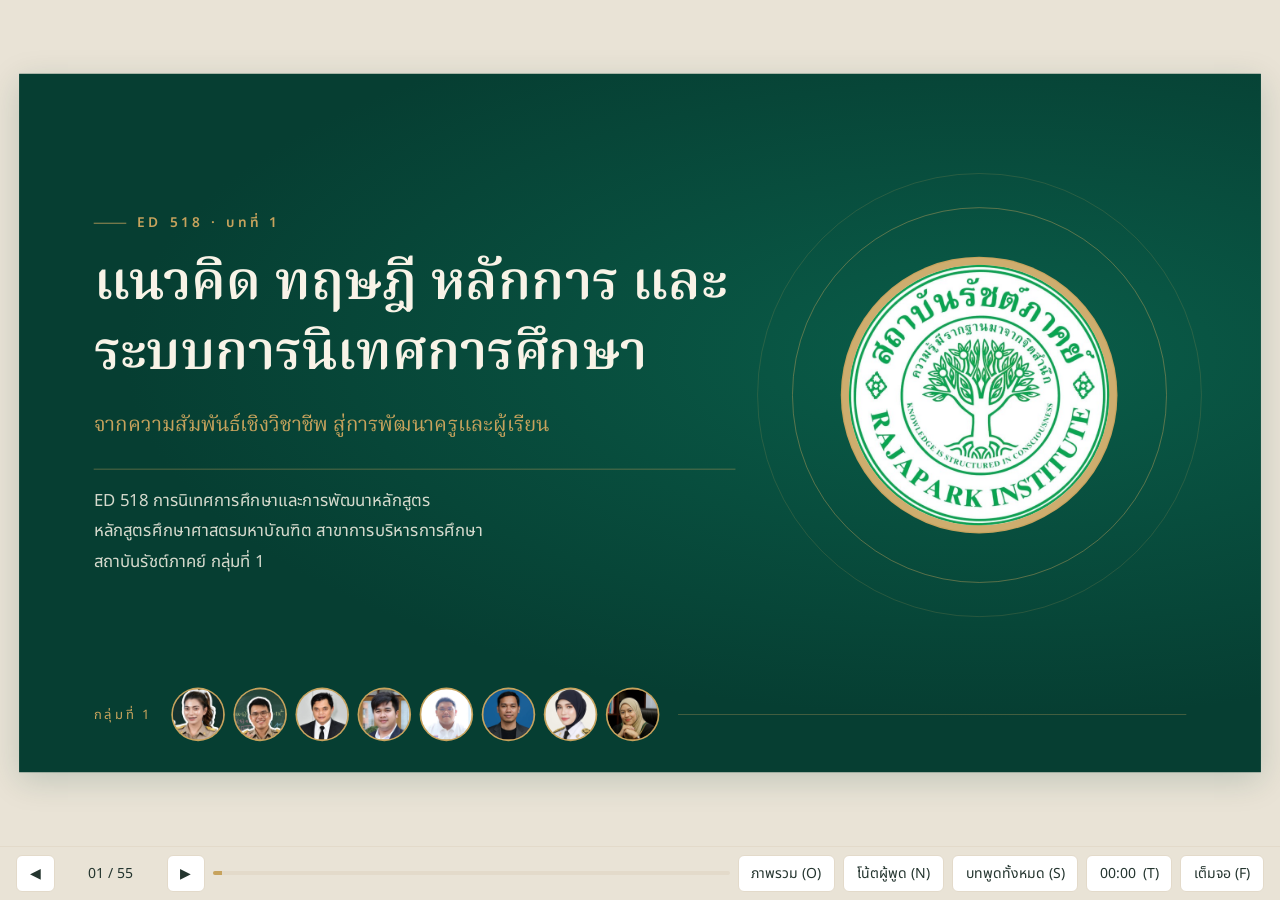
==== commit 23d3d8e4: "Add statement slides, act openers and gold frame to ED 518 deck Slides 02, 22, 41 and 43 become full" ====
--- a/ed518-supervision/index.html
+++ b/ed518-supervision/index.html
@@ -494,6 +494,138 @@
 }
 
 .lcards.compact .lc { padding: 1.1rem 1.6rem; gap: .25rem; }
+
+/* ===== redesigned sparse slides ===== */
+.defs { display: grid; grid-template-columns: 1fr 1fr; grid-template-rows: 1fr auto auto; gap: 0 1.6rem; }
+.def { background: var(--surface); border: 1px solid var(--line); border-top: 3px solid var(--emerald); border-radius: 4px; padding: 2rem 2.2rem; display: flex; flex-direction: column; justify-content: center; gap: .7rem; }
+.def h3 { margin: 0; font-family: var(--display); font-size: 2.3rem; font-weight: 600; color: var(--emerald); }
+.def p { margin: 0; font-size: 1.9rem; line-height: 1.5; }
+.def-join { grid-column: 1 / -1; display: grid; grid-template-columns: 1fr 1fr; height: 2.4rem; }
+.def-join span { border-bottom: 2px solid var(--gold); border-left: 2px solid var(--gold); margin-left: 50%; }
+.def-join span:last-child { border-left: 0; border-right: 2px solid var(--gold); margin: 0 50% 0 0; }
+.synth { grid-column: 1 / -1; background: var(--emerald); color: var(--ivory); border-radius: 4px; padding: 1.5rem 2.2rem; display: flex; align-items: center; gap: 2rem; flex-wrap: wrap; }
+.synth .en { color: var(--gold); font-size: 1.2rem; }
+.verbs { display: flex; gap: .9rem; flex-wrap: wrap; }
+.verb { font-family: var(--display); font-size: 1.9rem; font-weight: 600; padding: .3rem 1.1rem; border: 1px solid rgba(199, 163, 93, .7); border-radius: 999px; }
+
+.panels { display: grid; grid-template-columns: repeat(var(--cols), minmax(0, 1fr)); gap: 1.4rem; }
+.pn { position: relative; overflow: hidden; background: var(--surface); border: 1px solid var(--line); border-top: 4px solid var(--emerald); border-radius: 4px; padding: 2.4rem 2.2rem 5rem; display: flex; flex-direction: column; justify-content: center; gap: 1rem; }
+.pn h3 { margin: 0; font-family: var(--display); font-size: 2.4rem; font-weight: 600; color: var(--emerald); line-height: 1.3; position: relative; }
+.pn p { margin: 0; font-size: 1.95rem; line-height: 1.55; position: relative; }
+.pn-mark { position: absolute; right: 1.4rem; bottom: -.8rem; font-family: var(--display); font-weight: 700; font-size: 7.5rem; line-height: 1; color: rgba(199, 163, 93, .16); pointer-events: none; }
+.spectrum { height: .5rem; border-radius: 999px; background: linear-gradient(90deg, var(--emerald), var(--verdant) 50%, var(--gold)); margin-bottom: -.6rem; }
+
+.tiles { display: grid; grid-template-columns: repeat(var(--cols), minmax(0, 1fr)); grid-auto-rows: 1fr; gap: 1.2rem; }
+.tile { background: var(--surface); border: 1px solid var(--line); border-left: 4px solid var(--emerald); border-radius: 4px; padding: 1.6rem 2rem; display: flex; align-items: center; gap: 1.5rem; }
+.tile .tn { flex: none; width: 3.6rem; height: 3.6rem; border-radius: 50%; display: grid; place-items: center; background: var(--emerald); color: var(--gold); font-family: var(--display); font-size: 1.6rem; font-weight: 700; }
+.tile p { margin: 0; font-family: var(--display); font-size: 2.1rem; font-weight: 600; line-height: 1.4; color: var(--charcoal); }
+
+.rows { list-style: none; margin: 0; padding: 0; display: flex; flex-direction: column; justify-content: space-evenly; }
+.rows li { display: flex; align-items: center; gap: 2rem; padding: .9rem 0; border-bottom: 1px solid var(--line); }
+.rows li:first-child { border-top: 1px solid var(--line); }
+.rows .rn { flex: none; font-family: var(--display); font-size: 2.2rem; font-weight: 700; color: var(--gold); width: 4rem; }
+.rows .rt { font-size: 2.1rem; line-height: 1.4; color: var(--charcoal); font-weight: 500; }
+
+.bib.cols { display: block; columns: 2; column-gap: 3rem; font-size: 1.2rem; line-height: 1.45; overflow: hidden; }
+.bib.cols p { margin: 0 0 .65rem; padding-left: 2em; text-indent: -2em; break-inside: avoid; }
+
+@media (max-width: 760px) {
+  .defs, .panels, .tiles { grid-template-columns: minmax(0, 1fr) !important; }
+  .def-join { display: none; }
+  .bib.cols { columns: 1; overflow: visible; }
+  .rows .rt, .tile p { font-size: 1.7rem; }
+}
+
+/* ===== level-9 pass ===== */
+/* gold corner frame on content slides */
+.frame { position: absolute; inset: 1.15rem; pointer-events: none; z-index: 2; }
+.frame i { position: absolute; width: 2.6rem; height: 2.6rem; border-color: var(--gold); border-style: solid; border-width: 0; }
+.frame i:nth-child(1) { left: 0; top: 0; border-top-width: 1.5px; border-left-width: 1.5px; }
+.frame i:nth-child(2) { right: 0; top: 0; border-top-width: 1.5px; border-right-width: 1.5px; }
+.frame i:nth-child(3) { left: 0; bottom: 0; border-bottom-width: 1.5px; border-left-width: 1.5px; }
+.frame i:nth-child(4) { right: 0; bottom: 0; border-bottom-width: 1.5px; border-right-width: 1.5px; }
+.stage.dark .frame { display: none; }
+
+/* act openers */
+.act-mark { position: absolute; right: 6rem; top: 5.4rem; display: flex; align-items: baseline; gap: .6rem; z-index: 1; }
+.act-mark small { font-size: 1rem; letter-spacing: .24em; text-transform: uppercase; color: var(--gold-deep); font-weight: 600; }
+.act-mark span { font-family: var(--display); font-size: 6.5rem; line-height: .9; font-weight: 700; color: var(--gold); }
+.slide.opener > .head .t { max-width: calc(100% - 15rem); }
+.slide.opener .case-head { max-width: calc(100% - 15rem); }
+
+/* inverse (statement) slides */
+.slide.inverse { background: radial-gradient(120% 100% at 80% 30%, var(--verdant) 0%, var(--emerald) 60%); color: var(--ivory); }
+.slide.inverse .t { color: var(--ivory); }
+.slide.inverse .kicker { color: var(--gold); }
+.slide.inverse .rule { background: var(--gold); }
+.slide.inverse .key { background: rgba(248, 243, 231, .08); border: 1px solid rgba(199, 163, 93, .55); }
+.slide.inverse .act-mark small { color: var(--gold); }
+.stage.inverse .act { color: var(--gold); }
+.stage.inverse .act::before { background: var(--gold); }
+.stage.inverse .brand, .stage.inverse .chrome-bot { color: rgba(248, 243, 231, .7); }
+.stage.inverse .chrome-bot .pg { color: var(--gold); }
+
+.stmt2 { display: grid; grid-template-columns: 1.2fr 1fr; gap: 3rem; align-items: center; }
+.num-hero { font-family: var(--display); font-weight: 700; font-size: 12rem; line-height: .95; color: var(--gold); font-variant-numeric: tabular-nums; }
+.num-hero small { font-size: 4rem; margin-left: .3rem; }
+.big98 p { margin: .9rem 0 0; font-size: 1.9rem; line-height: 1.5; }
+.big98 .sub98 { color: rgba(248, 243, 231, .75); font-size: 1.7rem; margin-top: .4rem; }
+.void { border: 2px dashed var(--gold); border-radius: 6px; padding: 2.6rem 2.6rem; min-height: 22rem; display: flex; flex-direction: column; justify-content: center; gap: 1.2rem; background: repeating-linear-gradient(135deg, transparent 0 16px, rgba(199, 163, 93, .08) 16px 17px); }
+.void .lab { font-size: 1.1rem; letter-spacing: .22em; text-transform: uppercase; color: var(--gold); font-weight: 600; }
+.void p { margin: 0; font-family: var(--display); font-size: 2.3rem; line-height: 1.5; font-weight: 600; }
+
+.stmt22 { display: flex; flex-direction: column; justify-content: center; gap: 2.4rem; }
+.eq { display: flex; align-items: baseline; gap: 2.4rem; font-family: var(--display); font-size: 6.4rem; font-weight: 700; line-height: 1; }
+.eq .neq { color: var(--gold); }
+.trow { display: flex; align-items: stretch; gap: .6rem; }
+.tn2 { flex: 1; border: 1px solid rgba(248, 243, 231, .28); border-radius: 6px; padding: 1.2rem 1.3rem; display: flex; flex-direction: column; gap: .4rem; background: rgba(248, 243, 231, .05); font-size: 1.55rem; }
+.tn2 b { font-family: var(--display); font-size: 1.8rem; color: var(--ivory); }
+.tn2.hl { border-color: var(--gold); background: rgba(199, 163, 93, .14); }
+.tn2.hl b { color: var(--gold); }
+.tarr { align-self: center; color: var(--gold); font-size: 1.8rem; }
+.fb { display: flex; align-items: center; gap: .8rem; font-size: 1.6rem; color: rgba(248, 243, 231, .85); }
+.fb span { color: var(--gold); font-size: 2rem; }
+.fb b { color: var(--gold); }
+
+.stmt41 { display: flex; flex-direction: column; justify-content: center; gap: 2.4rem; }
+.evchain { display: flex; align-items: center; }
+.ev { flex: 1; text-align: center; border: 1.5px solid var(--gold); border-radius: 6px; padding: 2.2rem 1.4rem; font-family: var(--display); font-size: 2.1rem; font-weight: 600; line-height: 1.4; background: rgba(248, 243, 231, .05); }
+.link { width: 5rem; height: 0; border-top: 3px dashed var(--gold); position: relative; }
+.link::after { content: "?"; position: absolute; left: 50%; top: -2.6rem; transform: translateX(-50%); color: var(--gold); font-family: var(--display); font-size: 1.8rem; font-weight: 700; }
+.caveat { margin: 0; display: flex; gap: 1rem; font-size: 1.8rem; line-height: 1.5; color: rgba(248, 243, 231, .9); }
+.caveat .diamond { margin-top: .85rem; }
+
+.stmt43 { display: flex; flex-direction: column; justify-content: center; align-items: center; gap: 1.6rem; text-align: center; }
+.word2 { display: flex; align-items: center; gap: .7rem; }
+.word2 .L { width: 7.5rem; height: 7.5rem; display: grid; place-items: center; border: 1.5px solid rgba(248, 243, 231, .5); border-radius: 4px; font-family: var(--display); font-size: 4.4rem; font-weight: 700; color: var(--ivory); }
+.word2 .L.d { background: var(--gold); border-color: var(--gold); color: var(--emerald); }
+.dash2 { font-family: var(--display); font-size: 4rem; color: var(--gold); padding: 0 .4rem; }
+.dnote { margin: 0; font-size: 1.7rem; color: rgba(248, 243, 231, .88); }
+.dnote .prop { color: var(--gold); border: 1.5px dashed var(--gold); border-radius: 999px; padding: .2rem .9rem; }
+.gcards { display: grid; grid-template-columns: repeat(3, minmax(0, 1fr)); gap: 1.2rem; width: 100%; margin-top: .6rem; }
+.gcard { border-top: 2px solid var(--gold); padding: 1.1rem .4rem 0; font-size: 1.7rem; line-height: 1.5; text-align: left; }
+
+.typo { display: flex; flex-direction: column; justify-content: center; gap: 3rem; }
+.pull { margin: 0; position: relative; padding-left: 5.5rem; font-family: var(--display); font-size: 4rem; line-height: 1.4; font-weight: 600; color: var(--emerald); text-wrap: balance; }
+.pull::before { content: "“"; position: absolute; left: 0; top: -1.2rem; font-size: 9rem; line-height: 1; color: var(--gold); }
+.chips3 { list-style: none; margin: 0; padding: 0 0 0 5.5rem; display: flex; gap: 1.2rem; flex-wrap: wrap; }
+.chips3 li { display: flex; align-items: center; gap: .8rem; padding: .8rem 1.4rem .8rem .8rem; border: 1px solid var(--line); background: var(--surface); border-radius: 999px; font-size: 1.7rem; }
+.chips3 .sn { width: 2.6rem; height: 2.6rem; border-radius: 50%; display: grid; place-items: center; background: var(--emerald); color: var(--gold); font-weight: 700; }
+
+@media (max-width: 760px) {
+  .frame, .act-mark { display: none; }
+  .stmt2, .gcards { grid-template-columns: minmax(0, 1fr); }
+  .num-hero { font-size: 7rem; }
+  .eq { font-size: 3.6rem; gap: 1rem; }
+  .trow, .evchain { flex-direction: column; }
+  .tarr { transform: rotate(90deg); }
+  .link { width: 0; height: 2.4rem; border-top: 0; border-left: 3px dashed var(--gold); }
+  .word2 .L { width: 4.2rem; height: 4.2rem; font-size: 2.4rem; }
+  .pull { font-size: 2.6rem; padding-left: 3.5rem; }
+  .pull::before { font-size: 6rem; }
+  .chips3 { padding-left: 0; }
+  .slide.opener > .head .t, .slide.opener .case-head { max-width: none; }
+}
 </style>
 
 </head>
@@ -501,6 +633,7 @@
 <div class="app" id="app">
   <div class="viewport" id="viewport">
     <div class="stage" id="stage">
+      <div class="frame" aria-hidden="true"><i></i><i></i><i></i><i></i></div>
       <div class="chrome-top" aria-hidden="true"><span class="act" id="act"></span><span class="brand"><img src="img/logo.jpg" alt="">ED 518 · กลุ่มที่ 1</span></div>
 <section class="slide cover" data-no="1" data-act="Act I · Opening" data-code="I" data-start="0" data-time="1" data-title="ปก: แนวคิด ทฤษฎี หลักการ และระบบการนิเทศการศึกษา" data-src="ปกเอกสาร หน้า 1">
 <div class="cover-grid">
@@ -515,10 +648,10 @@
   <div class="team"><span>กลุ่มที่ 1</span><div class="faces"><img src="img/m1.jpg" alt="นางสาวอังคณา เกิดพุ่ม"><img src="img/m2.jpg" alt="นายณัฐพัฒน์ พาณิชพัฒนกุล"><img src="img/m3.jpg" alt="นายชัยรัตน์ จีนเที่ยง"><img src="img/m4.jpg" alt="นายสุไลมาน มะมิง"><img src="img/m5.jpg" alt="นายเรืองวงศ์ เรืองประดับกุล"><img src="img/m6.jpg" alt="นายมะดารี กาโบะ"><img src="img/m7.jpg" alt="นางมารียะห์ กาโบะ"><img src="img/m8.jpg" alt="นางสาวมาซีเตาห์ กานิง"></div></div>
 <aside class="notes"><p>เรียนผู้ช่วยศาสตราจารย์ ดร.ซัมซู สาอุ ดร.อิสะมะแอ มะเระ และเพื่อนนักศึกษาทุกท่านครับ วันนี้ กลุ่มที่หนึ่งนำเสนอเรื่อง “แนวคิด ทฤษฎี หลักการ และระบบการนิเทศการศึกษา” ในรายวิชา ED 518 การนิเทศการศึกษาและการพัฒนาหลักสูตร เราจะไม่เริ่มจากการท่องจำความหมายของการนิเทศเพียงอย่างเดียว แต่จะมองงานนิเทศในฐานะระบบที่ส่งผลต่อการทำงานของครูการเรียนรู้ของผู้เรียน และการพัฒนาหลักสูตร จุดยืนสำคัญของบทนี้ คือ ผู้บริหารต้องรักษามาตรฐานคุณภาพการศึกษาไปพร้อมกับสร้างความสัมพันธ์ทางวิชาชีพที่ครูกล้าเรียนรู้จากปัญหาการสอน ขอเชิญทุกท่านติดตามจากคำถามหนึ่งที่ใกล้ตัวผู้บริหารมากครับ</p><p class="ref">อ้างอิงหลัก: ปกเอกสาร หน้า 1</p><p class="bridge">ช่วงเชื่อม: ต่อไปเราจะพิจารณา “นิเทศครบแล้ว...แต่ผู้เรียนพัฒนาขึ้นหรือยัง?” เพื่อเชื่อมข้อค้นพบของหน้านี้ กับประเด็นถัดไป</p></aside>
 </section>
-<section class="slide " data-no="2" data-act="Act I · Opening" data-code="I" data-start="1" data-time="1" data-title="นิเทศครบแล้ว...แต่ผู้เรียนพัฒนาขึ้นหรือยัง?" data-src="§6.4 และ §4.2 (หน้า 15–16, 10–11)">
-<div class="head"><p class="kicker">§6.4 และ §4.2 (หน้า 15–16, 10–11)</p><h2 class="t">นิเทศครบแล้ว...แต่ผู้เรียนพัฒนาขึ้นหรือยัง?</h2><hr class="rule"></div><div class="hook fill">
-    <div class="hook-num"><div class="num-xl">98.1<small>%</small></div><p>103/105 ครูได้รับการนิเทศ (98.1%) ตามรายงาน</p><p class="sub">ค่าเฉลี่ยประเมินการนิเทศ 88.02%</p></div>
-    <div class="hook-gap"><span class="lab">Learner outcomes</span><p>ไม่มีข้อมูลเพียงพอในเอกสารนี้ เพื่อสรุปว่าการอ่านของผู้เรียนดีขึ้น</p></div>
+<section class="slide inverse" data-no="2" data-act="Act I · Opening" data-code="I" data-start="1" data-time="1" data-title="นิเทศครบแล้ว...แต่ผู้เรียนพัฒนาขึ้นหรือยัง?" data-src="§6.4 และ §4.2 (หน้า 15–16, 10–11)">
+<div class="head"><p class="kicker">§6.4 และ §4.2 (หน้า 15–16, 10–11)</p><h2 class="t">นิเทศครบแล้ว...แต่ผู้เรียนพัฒนาขึ้นหรือยัง?</h2><hr class="rule"></div><div class="stmt2 fill">
+    <div class="big98"><div class="num-hero">98.1<small>%</small></div><p>103/105 ครูได้รับการนิเทศ (98.1%) ตามรายงาน</p><p class="sub98">ค่าเฉลี่ยประเมินการนิเทศ 88.02%</p></div>
+    <div class="void"><span class="lab">Learner outcomes</span><p>ไม่มีข้อมูลเพียงพอในเอกสารนี้ เพื่อสรุปว่าการอ่านของผู้เรียนดีขึ้น</p></div>
   </div><p class="key"><b>Key message</b>ความครอบคลุมของการนิเทศไม่ใช่หลักฐานตรงของผลการเรียนรู้</p>
 <aside class="notes"><p>ลองสมมติว่าเมื่อสิ้นภาคเรียน ฝ่ายวิชาการรายงานว่าครูเกือบทั้งหมดได้รับการนิเทศตามแผน เราควรถือว่านิเทศสำเร็จแล้วหรือ 103 ไม่ครับ กรณีที่เราจะใช้ศึกษาวันนี้ มีข้อมูลว่าครูได้รับการนิเทศ จากฐาน 105 คน คิดเป็นประมาณร้อยละ 98.1 และมีค่าเฉลี่ยผลประเมินการนิเทศร้อยละ 88.02 อยู่ในระดับดี นี่ คือข้อมูลผลดำเนินงานที่มีค่า แต่ยังตอบไม่ได้โดยตรงว่านักเรียนอ่านจับใจความได้ดีขึ้นหรือไม่ เพราะเอกสารไม่ได้แสดงผลอ่านที่เทียบก่อนและหลังอย่างเพียงพอ เรื่องนี้ทำให้เราเห็นความแตกต่างระหว่างการทำกิจกรรมครบกับการพิสูจน์ผลต่อการเรียนรู้ และจะเป็นคำถามหลักตลอดการนำเสนอครับ</p><p class="ref">อ้างอิงหลัก: §6.4 และ §4.2 (หน้า 15–16, 10–11)</p><p class="bridge">ช่วงเชื่อม: ต่อไปเราจะพิจารณา “เส้นทางการเรียนรู้ 60 นาที” เพื่อเชื่อมข้อค้นพบของหน้านี้ กับประเด็นถัดไป</p></aside>
 </section>
@@ -526,12 +659,17 @@
 <div class="head"><p class="kicker">ผลลัพธ์ประจำบท หน้า 3</p><h2 class="t">เส้นทางการเรียนรู้ 60 นาที</h2><hr class="rule"></div><ol class="timeline"><li><span class="dot"></span><span>ทฤษฎี</span></li><li><span class="dot"></span><span>ระบบ</span></li><li><span class="dot"></span><span>กรณีศึกษา</span></li><li><span class="dot"></span><span>ปัญหา</span></li><li><span class="dot"></span><span>PIDRE-D</span></li><li><span class="dot"></span><span>บทเรียนผู้บริหาร</span></li></ol><div class="lcards fill" style="--cols:4"><div class="lc"><span class="en">Theory</span><p>และหลักฐานร่วมสมัย</p></div><div class="lc"><span class="en">Practice</span><p>โรงเรียนบ้านสุไหงโก-ลก</p></div><div class="lc"><span class="en">Problem</span><p>ช่องว่างเชิงระบบ</p></div><div class="lc"><span class="en">Innovation</span><p>ข้อเสนอ PIDRE-D และแนวทางประเมิน</p></div></div>
 <aside class="notes"><p>เพื่อให้เห็นภาพรวม เราจะแบ่งการเดินทางครั้งนี้ ออกเป็นหกช่วง เริ่มจากความหมายและทฤษฎี ต่อด้วยรูปแบบการนิเทศ การออกแบบระบบและหลักฐานวิชาการร่วมสมัย จากนั้นนำกรอบทั้งหมดไปพิจารณากรณีศึกษาโรงเรียนบ้านสุไหงโก-ลก วิเคราะห์ปัญหาเชิงระบบ แล้วจึงเสนอกรอบ PIDRE-D ในฐานะข้อเสนอเพื่อทดลอง ไม่ใช่ผลสำเร็จที่ได้รับการพิสูจน์แล้ว ช่วงสุดท้ายเราจะกลับมาตอบคำถามเดิมด้วยสายตาของผู้บริหารสถานศึกษา โปรดสังเกตประเด็นคู่กันสองเรื่อง คือเราจะสร้างความไว้วางใจของครูได้อย่างไร และจะติดตามคุณภาพด้วยหลักฐานอย่างไร โดยไม่เลือกเพียงด้านใดด้านหนึ่งครับ</p><p class="ref">อ้างอิงหลัก: ผลลัพธ์ประจำบท หน้า 3</p><p class="bridge">ช่วงเชื่อม: ต่อไปเราจะพิจารณา “นิเทศการศึกษา: มากกว่าการตรวจแผน” เพื่อเชื่อมข้อค้นพบของหน้านี้ กับประเด็นถัดไป</p></aside>
 </section>
-<section class="slide " data-no="4" data-act="Act II · Theory · Systems · Evidence" data-code="II" data-start="3" data-time="1" data-title="นิเทศการศึกษา: มากกว่าการตรวจแผน" data-src="§1.1 หน้า 3">
-<div class="head"><p class="kicker">§1.1 หน้า 3</p><h2 class="t">นิเทศการศึกษา: มากกว่าการตรวจแผน</h2><hr class="rule"></div><div class="lcards fill " style="--cols:3"><div class="lc"><h3>Harris</h3><p>กิจกรรมที่ส่งผลต่อการสอนและการเรียนรู้</p></div><div class="lc"><h3>Glickman &amp; Gordon</h3><p>พัฒนาความสามารถครูในการคิดและตัดสินใจ</p></div><div class="lc"><h3>สังเคราะห์</h3><p>สังเกต สนทนา วิเคราะห์หลักฐาน ติดตามผล</p></div></div><p class="key"><b>Key message</b>การนิเทศเป็นการสนับสนุนทางวิชาชีพเพื่อพัฒนาการสอนและเงื่อนไขของสถานศึกษา</p>
+<section class="slide opener" data-no="4" data-act="Act II · Theory · Systems · Evidence" data-code="II" data-start="3" data-time="1" data-title="นิเทศการศึกษา: มากกว่าการตรวจแผน" data-src="§1.1 หน้า 3">
+<div class="act-mark" aria-hidden="true"><small>Act</small><span>II</span></div><div class="head"><p class="kicker">§1.1 หน้า 3</p><h2 class="t">นิเทศการศึกษา: มากกว่าการตรวจแผน</h2><hr class="rule"></div><div class="defs fill">
+    <div class="def"><span class="en">Definition</span><h3>Harris</h3><p>กิจกรรมที่ส่งผลต่อการสอนและการเรียนรู้</p></div>
+    <div class="def"><span class="en">Definition</span><h3>Glickman &amp; Gordon</h3><p>พัฒนาความสามารถครูในการคิดและตัดสินใจ</p></div>
+    <div class="def-join" aria-hidden="true"><span></span><span></span></div>
+    <div class="synth"><span class="en">สังเคราะห์</span><div class="verbs"><span class="verb">สังเกต</span><span class="verb">สนทนา</span><span class="verb">วิเคราะห์หลักฐาน</span><span class="verb">ติดตามผล</span></div></div>
+  </div><p class="key"><b>Key message</b>การนิเทศเป็นการสนับสนุนทางวิชาชีพเพื่อพัฒนาการสอนและเงื่อนไขของสถานศึกษา</p>
 <aside class="notes"><p>เมื่อพูดถึงการนิเทศ บางคนจะนึกถึงการตรวจแผนหรือการเข้าไปสังเกตหนึ่งคาบ แต่เอกสารบทนี้ ชวนให้มองกว่านั้น Harris อธิบายถึงกิจกรรมของบุคลากรและองค์การที่มีผลต่อการสอนและการเรียนรู้ ขณะที่ Glickman และ Gordon เน้นการพัฒนาความสามารถของครูให้วิเคราะห์และตัดสินใจทางวิชาชีพได้ดีขึ้น หากสังเคราะห์ร่วมกัน การนิเทศจึงครอบคลุมทั้งการสังเกตการสนทนา การใช้หลักฐาน และการติดตามหลังการสอน ประเด็นน่าสนใจคือ บางครั้งปัญหาการเรียนรู้ไม่ได้อยู่ที่ครูเพียงคนเดียว แต่อยู่ที่เวลา สื่อ หรือลักษณะการจัดระบบโรงเรียนด้วย นี่ คือเหตุผลว่าทำไมผู้บริหารจึงต้องเข้าใจนิเทศมากกว่าการตรวจเอกสารครับ</p><p class="ref">อ้างอิงหลัก: §1.1 หน้า 3</p><p class="bridge">ช่วงเชื่อม: ต่อไปเราจะพิจารณา “นิเทศพัฒนาอะไร? หลักฐาน 4 ระดับ” เพื่อเชื่อมข้อค้นพบของหน้านี้ กับประเด็นถัดไป</p></aside>
 </section>
 <section class="slide " data-no="5" data-act="Act II · Theory · Systems · Evidence" data-code="II" data-start="4" data-time="1" data-title="นิเทศพัฒนาอะไร? หลักฐาน 4 ระดับ" data-src="§1.2 ตาราง 1.1 หน้า 4">
-<div class="head"><p class="kicker">§1.2 ตาราง 1.1 หน้า 4</p><h2 class="t">นิเทศพัฒนาอะไร? หลักฐาน 4 ระดับ</h2><hr class="rule"></div><div class="lcards fill " style="--cols:3"><div class="lc"><h3>ครู</h3><p>แผนที่ปรับและหลักฐานสะท้อนคิด</p></div><div class="lc"><h3>ผู้เรียน</h3><p>ชิ้นงานและผลประเมินที่เหมาะสม</p></div><div class="lc"><h3>หลักสูตรและองค์กร</h3><p>ความสอดคล้องและการใช้ข้อมูลร่วมกัน</p></div></div><p class="key"><b>Key message</b>ผลการนิเทศต้องมองครู ผู้เรียน หลักสูตร และองค์กรร่วมกัน</p>
+<div class="head"><p class="kicker">§1.2 ตาราง 1.1 หน้า 4</p><h2 class="t">นิเทศพัฒนาอะไร? หลักฐาน 4 ระดับ</h2><hr class="rule"></div><div class="panels fill" style="--cols:3"><div class="pn"><span class="pn-mark" aria-hidden="true">01</span><h3>ครู</h3><p>แผนที่ปรับและหลักฐานสะท้อนคิด</p></div><div class="pn"><span class="pn-mark" aria-hidden="true">02</span><h3>ผู้เรียน</h3><p>ชิ้นงานและผลประเมินที่เหมาะสม</p></div><div class="pn"><span class="pn-mark" aria-hidden="true">03</span><h3>หลักสูตรและองค์กร</h3><p>ความสอดคล้องและการใช้ข้อมูลร่วมกัน</p></div></div><p class="key"><b>Key message</b>ผลการนิเทศต้องมองครู ผู้เรียน หลักสูตร และองค์กรร่วมกัน</p>
 <aside class="notes"><p>บทนี้ เสนอให้ดูผลของการนิเทศอย่างน้อยสี่ระดับ ระดับครู เราจะเห็นแผนการสอนที่ได้รับการปรับและบันทึกการสะท้อนคิดระดับผู้เรียน เราควรดูชิ้นงาน การอธิบายเหตุผล หรือผลประเมินที่ตรงทักษะ ระดับหลักสูตร เราดูความสอดคล้องระหว่างผลลัพธ์ที่มุ่งหวัง กิจกรรม และการวัดผล ส่วนระดับองค์กร เราดูว่ามีการประชุม ใช้ข้อมูล และติดตามการปรับปรุงในรอบถัดไปหรือไม่ ดังนั้นถ้าใครบอกว่า “การนิเทศมีประสิทธิผลแล้ว” คำถามต่อมาคือมีหลักฐานระดับใดรองรับ การแยกระดับหลักฐานอย่างนี้ ช่วยให้ผู้บริหารไม่ใช้ตัวเลขการทำงานหนึ่งตัวแทนคุณภาพทุกด้านครับ</p><p class="ref">อ้างอิงหลัก: §1.2 ตาราง 1.1 หน้า 4</p><p class="bridge">ช่วงเชื่อม: ต่อไปเราจะพิจารณา “นิเทศเพื่อพัฒนา ≠ ประเมินเพื่อการตัดสิน” เพื่อเชื่อมข้อค้นพบของหน้านี้ กับประเด็นถัดไป</p></aside>
 </section>
 <section class="slide " data-no="6" data-act="Act II · Theory · Systems · Evidence" data-code="II" data-start="5" data-time="1" data-title="นิเทศเพื่อพัฒนา ≠ ประเมินเพื่อการตัดสิน" data-src="§1.3 หน้า 4–5">
@@ -551,7 +689,8 @@
 <aside class="notes"><p>ทฤษฎีสำคัญที่ทำให้งานนิเทศไม่เป็นเพียงเทคนิคมีสี่ฐาน ฐานแรกมนุษยสัมพันธ์ ให้ความสำคัญกับความไว้วางใจและการยอมรับ ฐานที่สองทฤษฎีระบบ ชี้ว่าคน เวลา ทรัพยากร และข้อมูลย้อนกลับสัมพันธ์กัน ฐานที่สามการเรียนรู้ของผู้ใหญ่ มองว่าครูเป็นผู้เรียนรู้ที่มีประสบการณ์และปัญหาเฉพาะ และฐานที่สี่การปฏิบัติแบบสะท้อนคิด ช่วยให้ครูอธิบายเหตุผลเบื้องหลังการสอนของตนเอง ลองนึกภาพการให้คำแนะนำครูอย่างละเอียด แต่ไม่มีเวลาปรับแผน หรือครูไม่กล้าพูดความจริง คำแนะนำนั้นก็อาจไม่เกิดผล ทฤษฎีสี่ฐานจึงต้องทำงานร่วมกันครับ</p><p class="ref">อ้างอิงหลัก: §2.2–2.4 ตาราง 1.3 หน้า 5–7</p><p class="bridge">ช่วงเชื่อม: ต่อไปเราจะพิจารณา “ความไว้วางใจคือเงื่อนไข ไม่ใช่การยกเว้นมาตรฐาน” เพื่อเชื่อมข้อค้นพบของหน้านี้ กับ ประเด็นถัดไป</p></aside>
 </section>
 <section class="slide " data-no="9" data-act="Act II · Theory · Systems · Evidence" data-code="II" data-start="8" data-time="1" data-title="ความไว้วางใจคือเงื่อนไข ไม่ใช่การยกเว้นมาตรฐาน" data-src="§2.2 หน้า 6">
-<div class="head"><p class="kicker">§2.2 หน้า 6</p><h2 class="t">ความไว้วางใจคือเงื่อนไข ไม่ใช่การยกเว้นมาตรฐาน</h2><hr class="rule"></div><div class="fill vcenter"><ol class="steps pill" style="--n:3"><li><span class="sn">1</span><span class="st">ข้อตกลงก่อนนิเทศ</span></li><li><span class="sn">2</span><span class="st">ภาษาไม่ตัดสินตัวบุคคล</span></li><li><span class="sn">3</span><span class="st">ปกป้องข้อมูลและยอมรับมุมมองครู</span></li></ol></div><p class="key"><b>Key message</b>ครูกล้าบอกปัญหาเมื่อรู้ว่าจะใช้ข้อมูลอย่างไร</p>
+<div class="head"><p class="kicker">§2.2 หน้า 6</p><h2 class="t">ความไว้วางใจคือเงื่อนไข ไม่ใช่การยกเว้นมาตรฐาน</h2><hr class="rule"></div><div class="typo fill"><blockquote class="pull">ครูกล้าบอกปัญหาเมื่อรู้ว่าจะใช้ข้อมูลอย่างไร</blockquote>
+    <ol class="chips3"><li><span class="sn">1</span>ข้อตกลงก่อนนิเทศ</li><li><span class="sn">2</span>ภาษาไม่ตัดสินตัวบุคคล</li><li><span class="sn">3</span>ปกป้องข้อมูลและยอมรับมุมมองครู</li></ol></div>
 <aside class="notes"><p>ความไว้วางใจในการนิเทศไม่ใช่การเลี่ยงการวิจารณ์ทางวิชาการ ตรงกันข้าม เมื่อครูรู้สึกปลอดภัย การสะท้อนผลจึงมีโอกาสตรงประเด็นมากขึ้น เอกสารเสนอให้เริ่มจากข้อตกลงเรื่องเป้าหมายและข้อมูล ใช้ภาษาที่ไม่ตัดสินคุณค่าของบุคคล รักษาความลับเท่าที่เหมาะสม และเปิดโอกาสให้ครูอธิบายเหตุผลของตนเอง เช่น แทนที่จะบอกว่า “ครูจัดกิจกรรมไม่น่าสนใจ” อาจถามว่า “จากช่วงที่ผู้เรียนเงียบ เราเห็นหลักฐานอะไร และคิดว่าเกิดจากอะไรได้บ้าง” ความต่างอยู่ที่เรากำลังพิจารณาการสอนร่วมกันไม่ใช่ตัดสินตัวบุคคล นี่ คือฐานความสัมพันธ์ที่ต้องติดตัวไปทุกขั้นครับ</p><p class="ref">อ้างอิงหลัก: §2.2 หน้า 6</p><p class="bridge">ช่วงเชื่อม: ต่อไปเราจะพิจารณา “มองการนิเทศเป็นระบบย่อยของโรงเรียน” เพื่อเชื่อมข้อค้นพบของหน้านี้ กับประเด็นถัดไป</p></aside>
 </section>
 <section class="slide " data-no="10" data-act="Act II · Theory · Systems · Evidence" data-code="II" data-start="9" data-time="1" data-title="มองการนิเทศเป็นระบบย่อยของโรงเรียน" data-src="§2.3 หน้า 6">
@@ -559,11 +698,11 @@
 <aside class="notes"><p>มองโรงเรียนเป็นระบบหนึ่ง แล้วเราจะเห็นว่าการนิเทศเป็นเพียงระบบย่อยที่เชื่อมโยงกับการจัดเวลา การบริหารบุคลากรหลักสูตร สื่อ และวัฒนธรรมองค์กร สมมติว่าครูได้รับข้อเสนอให้ทดลองสอนเป็นกลุ่ม แต่ไม่มีคาบว่างสำหรับออกแบบร่วมกับเพื่อนครู การเพิ่มคำแนะนำอีกหนึ่งรอบอาจไม่แก้ปัญหา ผู้บริหารต้องพิจารณาจัดเวลาร่วม ลดการกรอกข้อมูลซ้ำ หรือสนับสนุนสื่อด้วย นี่ เป็นการประยุกต์แนวคิดของ von Bertalanffy และงานด้านองค์กรทางการศึกษาในเอกสาร เมื่อมองเช่นนี้ คุณภาพการนิเทศจึงอยู่ทั้งในห้องเรียนและการตัดสินใจเชิงระบบครับ</p><p class="ref">อ้างอิงหลัก: §2.3 หน้า 6</p><p class="bridge">ช่วงเชื่อม: ต่อไปเราจะพิจารณา “ครูคือผู้เรียนรู้ที่มีประสบการณ์ ” เพื่อเชื่อมข้อค้นพบของหน้านี้ กับประเด็นถัดไป</p></aside>
 </section>
 <section class="slide " data-no="11" data-act="Act II · Theory · Systems · Evidence" data-code="II" data-start="10" data-time="1" data-title="ครูคือผู้เรียนรู้ที่มีประสบการณ์" data-src="§2.4 หน้า 6">
-<div class="head"><p class="kicker">§2.4 หน้า 6</p><h2 class="t">ครูคือผู้เรียนรู้ที่มีประสบการณ์</h2><hr class="rule"></div><div class="lcards fill " style="--cols:3"><div class="lc"><h3>Knowles</h3><p>ประสบการณ์และเป้าหมายที่สัมพันธ์กับงาน</p></div><div class="lc"><h3>Schön</h3><p>reflection-in-action และ reflection-on-action</p></div><div class="lc"><p class="solo">เริ่มจากคำถามและหลักฐานการสอน</p></div></div><p class="key"><b>Key message</b>นิเทศที่ดีเริ่มจากคำถามจริงของครู</p>
+<div class="head"><p class="kicker">§2.4 หน้า 6</p><h2 class="t">ครูคือผู้เรียนรู้ที่มีประสบการณ์</h2><hr class="rule"></div><div class="panels fill" style="--cols:3"><div class="pn"><span class="pn-mark" aria-hidden="true">01</span><h3>Knowles</h3><p>ประสบการณ์และเป้าหมายที่สัมพันธ์กับงาน</p></div><div class="pn"><span class="pn-mark" aria-hidden="true">02</span><h3>Schön</h3><p>reflection-in-action และ reflection-on-action</p></div><div class="pn"><span class="pn-mark" aria-hidden="true">03</span><p>เริ่มจากคำถามและหลักฐานการสอน</p></div></div><p class="key"><b>Key message</b>นิเทศที่ดีเริ่มจากคำถามจริงของครู</p>
 <aside class="notes"><p>Knowles เสนอว่าผู้ใหญ่มีประสบการณ์เป็นฐาน และมักต้องการเห็นว่าสิ่งที่เรียนช่วยแก้ปัญหางานอย่างไร ส่วน Schön ชี้ให้เห็นการสะท้อนคิดทั้งระหว่างทำและหลังทำ เมื่อนำมาใช้กับการนิเทศ คำถามจึงควรเริ่มจากสถานการณ์จริงของครู เช่น ทำไมผู้เรียนบางกลุ่มสรุปเรื่องไม่ได้ หรือช่วงใดที่ครูต้องเปลี่ยนวิธีอธิบาย ผู้นิเทศอาจชวนครูย้อนไปดูชิ้นงานและเหตุการณ์ในห้องเรียน แทนการเริ่มด้วยคำสั่งจากภายนอก ครูจะได้ใช้ประสบการณ์ของตนร่วมกับข้อมูลใหม่ แล้วเลือกวิธีทดลองต่อไปอย่างมีเหตุผลครับ</p><p class="ref">อ้างอิงหลัก: §2.4 หน้า 6</p><p class="bridge">ช่วงเชื่อม: ต่อไปเราจะพิจารณา “Developmental Supervision: 3 วิธีนิเทศ” เพื่อเชื่อมข้อค้นพบของหน้านี้ กับประเด็นถัดไป</p></aside>
 </section>
 <section class="slide " data-no="12" data-act="Act II · Theory · Systems · Evidence" data-code="II" data-start="11" data-time="1" data-title="Developmental Supervision: 3 วิธีนิเทศ" data-src="§3.1 หน้า 7">
-<div class="head"><p class="kicker">§3.1 หน้า 7</p><h2 class="t">Developmental Supervision: 3 วิธีนิเทศ</h2><hr class="rule"></div><div class="lcards fill " style="--cols:3"><div class="lc"><h3>Directive</h3><p>สาธิต/ชี้แนะชัดเจน</p></div><div class="lc"><h3>Collaborative</h3><p>ร่วมคิดและตกลง</p></div><div class="lc"><h3>Nondirective</h3><p>ครูวิเคราะห์และวางแผนตนเอง</p></div></div><p class="key"><b>Key message</b>เลือกวิธีชี้แนะ ร่วมมือ หรือไม่ชี้นำตามความพร้อมของงาน</p>
+<div class="head"><p class="kicker">§3.1 หน้า 7</p><h2 class="t">Developmental Supervision: 3 วิธีนิเทศ</h2><hr class="rule"></div><div class="spectrum" aria-hidden="true"></div><div class="panels fill" style="--cols:3"><div class="pn"><span class="pn-mark" aria-hidden="true">D</span><h3>Directive</h3><p>สาธิต/ชี้แนะชัดเจน</p></div><div class="pn"><span class="pn-mark" aria-hidden="true">C</span><h3>Collaborative</h3><p>ร่วมคิดและตกลง</p></div><div class="pn"><span class="pn-mark" aria-hidden="true">N</span><h3>Nondirective</h3><p>ครูวิเคราะห์และวางแผนตนเอง</p></div></div><p class="key"><b>Key message</b>เลือกวิธีชี้แนะ ร่วมมือ หรือไม่ชี้นำตามความพร้อมของงาน</p>
 <aside class="notes"><p>แนวคิด Developmental Supervision ของ Glickman และ Gordon เน้นการเลือกพฤติกรรมการนิเทศให้เหมาะกับความพร้อมต่อโจทย์เฉพาะ ถ้าครูยังไม่คุ้นกับวิธีสอน อาจต้องใช้ Directive คือชี้แนะหรือสาธิตชัดเจน ถ้าครูร่วมวิเคราะห์ปัญหาได้ อาจใช้ Collaborative คือคิดและตัดสินใจร่วมกัน และเมื่อครูมีความพร้อมสะท้อนตนเองสูง อาจใช้ Nondirective คือผู้นิเทศฟัง ตั้งคำถาม และให้ครูวางแผนด้วยตนเอง ความสำคัญไม่ได้อยู่ที่ว่าแบบใดสูงกว่า แต่คือแบบใดช่วยครูทำงานที่กำลังเผชิญอยู่ได้ดีขึ้นโดยไม่ลดทอนศักดิ์ศรีครับ</p><p class="ref">อ้างอิงหลัก: §3.1 หน้า 7</p><p class="bridge">ช่วงเชื่อม: ต่อไปเราจะพิจารณา “ครูคนเดียวกันอาจต้องการหลายวิธี ” เพื่อเชื่อมข้อค้นพบของหน้านี้ กับประเด็นถัดไป</p></aside>
 </section>
 <section class="slide " data-no="13" data-act="Act II · Theory · Systems · Evidence" data-code="II" data-start="12" data-time="1" data-title="ครูคนเดียวกันอาจต้องการหลายวิธี" data-src="§3.1 และ §3.5 หน้า 7, 9">
@@ -575,8 +714,8 @@
       <div class="skill"><span class="task">การจัดชั้นเรียน</span><span class="route helps">ชำนาญ · ช่วยเพื่อนครูได้</span></div>
       <div class="skill"><span class="task">การประเมินสมรรถนะแบบใหม่</span><span class="route asks">ขอคำแนะนำ · Coaching</span><span class="why">ต้องการการโค้ชด้านเครื่องมือประเมิน</span></div>
       <div class="nolabel"><s>ระดับ 1</s><s>ระดับ 3</s><span>ไม่ติดป้ายระดับตลอดไป</span></div>
-    </div></div><p class="key"><b>Key message</b>การจัดระดับไม่ควรกลายเป็นป้ ายถาวร</p>
-<aside class="notes"><p>ลองดูตัวอย่างครูคนหนึ่งที่จัดการชั้นเรียนเก่งมาก แต่กำลังเริ่มทดลองการประเมินสมรรถนะรูปแบบใหม่ เขาอาจต้องการการโค้ชด้านเครื่องมือประเมิน ขณะเดียวกันเรื่องการจัดกลุ่มนักเรียนเขาอาจเป็นคนที่ช่วยเพื่อนครูได้ดี เราจึงไม่ควรติดป้ ายว่าเขาเป็นครูระดับหนึ่งหรือสามตลอดไป การเลือกวิธีนิเทศต้องดูงานที่ต้องพัฒนา หลักฐานความพร้อม และความสมัครใจร่วมกัน อีกทั้งทบทวนเมื่อครูมีพัฒนาการ การจัดระดับถาวรมีความเสี่ยงต่อความไว้วางใจ และไม่สอดคล้องกับสาระของแนวคิดพัฒนาการที่เอกสารอาจารย์แก้เน้นไว้ครับ</p><p class="ref">อ้างอิงหลัก: §3.1 และ §3.5 หน้า 7, 9</p><p class="bridge">ช่วงเชื่อม: ต่อไปเราจะพิจารณา “Clinical Supervision: วงจร 5 ขั้น” เพื่อเชื่อมข้อค้นพบของหน้านี้ กับประเด็นถัดไป</p></aside>
+    </div></div><p class="key"><b>Key message</b>การจัดระดับไม่ควรกลายเป็นป้ายถาวร</p>
+<aside class="notes"><p>ลองดูตัวอย่างครูคนหนึ่งที่จัดการชั้นเรียนเก่งมาก แต่กำลังเริ่มทดลองการประเมินสมรรถนะรูปแบบใหม่ เขาอาจต้องการการโค้ชด้านเครื่องมือประเมิน ขณะเดียวกันเรื่องการจัดกลุ่มนักเรียนเขาอาจเป็นคนที่ช่วยเพื่อนครูได้ดี เราจึงไม่ควรติดป้ายว่าเขาเป็นครูระดับหนึ่งหรือสามตลอดไป การเลือกวิธีนิเทศต้องดูงานที่ต้องพัฒนา หลักฐานความพร้อม และความสมัครใจร่วมกัน อีกทั้งทบทวนเมื่อครูมีพัฒนาการ การจัดระดับถาวรมีความเสี่ยงต่อความไว้วางใจ และไม่สอดคล้องกับสาระของแนวคิดพัฒนาการที่เอกสารอาจารย์แก้เน้นไว้ครับ</p><p class="ref">อ้างอิงหลัก: §3.1 และ §3.5 หน้า 7, 9</p><p class="bridge">ช่วงเชื่อม: ต่อไปเราจะพิจารณา “Clinical Supervision: วงจร 5 ขั้น” เพื่อเชื่อมข้อค้นพบของหน้านี้ กับประเด็นถัดไป</p></aside>
 </section>
 <section class="slide " data-no="14" data-act="Act II · Theory · Systems · Evidence" data-code="II" data-start="13" data-time="1" data-title="Clinical Supervision: วงจร 5 ขั้น" data-src="§3.2 ตาราง 1.4 หน้า 8">
 <div class="head"><p class="kicker">§3.2 ตาราง 1.4 หน้า 8</p><h2 class="t">Clinical Supervision: วงจร 5 ขั้น</h2><hr class="rule"></div><div class="chainwrap fill"><div class="chain"><div class="cn"><span>ก่อนสังเกต</span></div><span class="ca" aria-hidden="true">→</span><div class="cn"><span>สังเกต</span></div><span class="ca" aria-hidden="true">→</span><div class="cn"><span>วิเคราะห์</span></div><span class="ca" aria-hidden="true">→</span><div class="cn"><span>สะท้อนผล</span></div><span class="ca" aria-hidden="true">→</span><div class="cn"><span>ทบทวนวงจร</span></div></div><div class="loop"><span>ข้อมูลกลับสู่การสอนรอบถัดไป</span></div></div><p class="key"><b>Key message</b>การนิเทศต้องมีข้อตกลงก่อนสังเกตและการสะท้อนผลจากหลักฐาน</p>
@@ -588,13 +727,13 @@
     <div class="cmp-vs" aria-hidden="true">→</div>
     <div class="cmp-side bad"><span class="tag">✕</span><h3>สิ่งที่ต้องหลีกเลี่ยง</h3><p>ฟันธงว่าไม่มีส่วนร่วมทันที</p></div>
   </div><p class="cmp-note"><span class="diamond"></span>ชวนครูตีความหลักฐานร่วมกัน</p><p class="key"><b>Key message</b>บันทึกเชิงพรรณนาเพิ่มคุณภาพการสนทนาหลังสังเกต</p>
-<aside class="notes"><p>ลองเปรียบเทียบบันทึกการสังเกตสองประโยค ประโยคแรก “ครูถามคำถามปลายเปิดสามครั้ง และมีผู้เรียนตอบสองคน” เป็นสิ่งที่นับและตรวจสอบได้ ส่วนประโยคที่สอง “ผู้เรียนไม่มีส่วนร่วม” เป็นการตัดสินที่ยังต้องมีหลักฐานเพิ่ม หากผู้นิเทศเริ่มจากข้อเท็จจริง ครูจะสามารถอธิบายบริบทได้ เช่น คำถามยากเกินไป หรือผู้เรียนกำลังคิดก่อนตอบ แล้วทั้งสองฝ่ ายจึงออกแบบการทดลองในคาบถัดไปได้ การนิเทศแบบคลินิกจึงไม่ใช่เพียงการเข้าสังเกต แต่ต้องมีคุณภาพของหลักฐานและคุณภาพของการสนทนาด้วยครับ</p><p class="ref">อ้างอิงหลัก: §3.2 หน้า 8</p><p class="bridge">ช่วงเชื่อม: ต่อไปเราจะพิจารณา “Coaching และ Mentoring: เหมือนกันแค่ไหน?” เพื่อเชื่อมข้อค้นพบของหน้านี้ กับประเด็น ถัดไป</p></aside>
+<aside class="notes"><p>ลองเปรียบเทียบบันทึกการสังเกตสองประโยค ประโยคแรก “ครูถามคำถามปลายเปิดสามครั้ง และมีผู้เรียนตอบสองคน” เป็นสิ่งที่นับและตรวจสอบได้ ส่วนประโยคที่สอง “ผู้เรียนไม่มีส่วนร่วม” เป็นการตัดสินที่ยังต้องมีหลักฐานเพิ่ม หากผู้นิเทศเริ่มจากข้อเท็จจริง ครูจะสามารถอธิบายบริบทได้ เช่น คำถามยากเกินไป หรือผู้เรียนกำลังคิดก่อนตอบ แล้วทั้งสองฝ่ายจึงออกแบบการทดลองในคาบถัดไปได้ การนิเทศแบบคลินิกจึงไม่ใช่เพียงการเข้าสังเกต แต่ต้องมีคุณภาพของหลักฐานและคุณภาพของการสนทนาด้วยครับ</p><p class="ref">อ้างอิงหลัก: §3.2 หน้า 8</p><p class="bridge">ช่วงเชื่อม: ต่อไปเราจะพิจารณา “Coaching และ Mentoring: เหมือนกันแค่ไหน?” เพื่อเชื่อมข้อค้นพบของหน้านี้ กับประเด็น ถัดไป</p></aside>
 </section>
 <section class="slide " data-no="16" data-act="Act II · Theory · Systems · Evidence" data-code="II" data-start="15" data-time="1" data-title="Coaching และ Mentoring: เหมือนกันแค่ไหน?" data-src="§3.3 หน้า 8">
 <div class="head"><p class="kicker">§3.3 หน้า 8</p><h2 class="t">Coaching และ Mentoring: เหมือนกันแค่ไหน?</h2><hr class="rule"></div><div class="fill vcenter" style="gap:1.6rem"><ol class="steps pill" style="--n:4"><li><span class="sn">1</span><span class="st">สังเกต</span></li><li><span class="sn">2</span><span class="st">สาธิต</span></li><li><span class="sn">3</span><span class="st">ฝึก</span></li><li><span class="sn">4</span><span class="st">Feedback</span></li></ol>
     <div class="cmp" style="flex:none"><div class="cmp-side"><h3>Coaching</h3><p>เฉพาะประเด็นและต่อเนื่อง</p></div>
-    <div class="cmp-vs" aria-hidden="true">·</div><div class="cmp-side alt"><h3>Mentoring</h3><p>ช่วยพัฒนาวิชาชีพ/การปรับตัว</p></div></div></div><p class="key"><b>Key message</b>การโค้ชเน้นเป้ าหมายการสอนเฉพาะ ส่วนพี่เลี้ยงครอบคลุมการเติบโตวิชาชีพมากกว่า</p>
-<aside class="notes"><p>Coaching และ Mentoring ใกล้เคียงกันตรงที่เป็นการช่วยเหลือทางวิชาชีพ แต่เป้ าหมายมักต่างกัน การโค้ชเน้นพฤติกรรมการสอนหรือทักษะเฉพาะที่กำหนดได้ มีการสังเกต สาธิต ฝึกลอง และให้ข้อมูลย้อนกลับ ส่วนการเป็นพี่เลี้ยงอาจครอบคลุมการ 51 ปรับตัวในองค์กรและความก้าวหน้าเชิงวิชาชีพกว้างกว่า สมมติว่าครูอยากใช้คำถามแบบ W H ให้เกิดการคิดวิเคราะห์โค้ชสามารถดูบทเรียนจริงและช่วยออกแบบคำถามใหม่พร้อมติดตามผล แต่ถ้าครูยังต้องการคำปรึกษาเรื่องระบบงานและบทบาทวิชาชีพ พี่เลี้ยงอาจเหมาะกว่า สิ่งสำคัญคือไม่ใช่ให้คำแนะนำเพียงครั้งเดียวแล้วจบครับ</p><p class="ref">อ้างอิงหลัก: §3.3 หน้า 8</p><p class="bridge">ช่วงเชื่อม: ต่อไปเราจะพิจารณา “หลักฐานจากงานวิจัย Coaching” เพื่อเชื่อมข้อค้นพบของหน้านี้ กับประเด็นถัดไป</p></aside>
+    <div class="cmp-vs" aria-hidden="true">·</div><div class="cmp-side alt"><h3>Mentoring</h3><p>ช่วยพัฒนาวิชาชีพ/การปรับตัว</p></div></div></div><p class="key"><b>Key message</b>การโค้ชเน้นเป้าหมายการสอนเฉพาะ ส่วนพี่เลี้ยงครอบคลุมการเติบโตวิชาชีพมากกว่า</p>
+<aside class="notes"><p>Coaching และ Mentoring ใกล้เคียงกันตรงที่เป็นการช่วยเหลือทางวิชาชีพ แต่เป้าหมายมักต่างกัน การโค้ชเน้นพฤติกรรมการสอนหรือทักษะเฉพาะที่กำหนดได้ มีการสังเกต สาธิต ฝึกลอง และให้ข้อมูลย้อนกลับ ส่วนการเป็นพี่เลี้ยงอาจครอบคลุมการ 51 ปรับตัวในองค์กรและความก้าวหน้าเชิงวิชาชีพกว้างกว่า สมมติว่าครูอยากใช้คำถามแบบ W H ให้เกิดการคิดวิเคราะห์โค้ชสามารถดูบทเรียนจริงและช่วยออกแบบคำถามใหม่พร้อมติดตามผล แต่ถ้าครูยังต้องการคำปรึกษาเรื่องระบบงานและบทบาทวิชาชีพ พี่เลี้ยงอาจเหมาะกว่า สิ่งสำคัญคือไม่ใช่ให้คำแนะนำเพียงครั้งเดียวแล้วจบครับ</p><p class="ref">อ้างอิงหลัก: §3.3 หน้า 8</p><p class="bridge">ช่วงเชื่อม: ต่อไปเราจะพิจารณา “หลักฐานจากงานวิจัย Coaching” เพื่อเชื่อมข้อค้นพบของหน้านี้ กับประเด็นถัดไป</p></aside>
 </section>
 <section class="slide " data-no="17" data-act="Act II · Theory · Systems · Evidence" data-code="II" data-start="16" data-time="1" data-title="หลักฐานจากงานวิจัย Coaching" data-src="§3.3, §5.1 หน้า 8, 12">
 <div class="head"><p class="kicker">§3.3, §5.1 หน้า 8, 12</p><h2 class="t">หลักฐานจากงานวิจัย Coaching</h2><hr class="rule"></div><div class="stats fill">
@@ -602,7 +741,7 @@
     <div class="stat-card"><span class="en">Achievement</span><div class="num-l">0.18 <small>SD</small></div><p>ผลผู้เรียน</p><div class="bar"><i style="width:36%"></i></div></div>
     <div class="stat-side"><ul class="points"><li><span class="diamond"></span><span>Kraft et al. 2018: 60 การศึกษาเชิงเหตุผล</span></li><li><span class="diamond"></span><span>ผลโครงการขนาดใหญ่มีแนวโน้มลดลง</span></li><li><span class="diamond"></span><span>SD คือขนาดอิทธิพล ไม่ใช่เปอร์เซ็นต์</span></li></ul></div>
   </div><p class="key caution"><b>ข้อควรระวัง</b>ผลเฉลี่ยจากการวิจัยต้นทางไม่ใช่คำรับประกันของทุกโรงเรียน</p>
-<aside class="notes"><p>เมื่อพูดถึงหลักฐานการโค้ช เอกสารอ้างงานวิเคราะห์อภิมานของ Kraft และคณะ ปี 2018 ซึ่งรวบรวมการศึกษาเชิงเหตุผล 60 เรื่อง รายงานผลเฉลี่ยต่อคุณภาพการสอน 0.49 ส่วนเบี่ยงเบนมาตรฐาน และต่อผลสัมฤทธิ์ผู้เรียน 0.18 ส่วนเบี่ยงเบนมาตรฐาน ตัวเลขนี้ เป็นขนาดอิทธิพลเชิงสถิติ ไม่ได้แปลว่าคะแนนเด็กเพิ่ม 18 เปอร์เซ็นต์ และไม่ได้รับประกันว่าทุกโรงเรียนจะได้ผลเท่ากัน เพราะผู้วิจัยพบว่าโครงการขนาดใหญ่มีแนวโน้มได้ผลลดลง เราจึงควรนำบทเรียนเรื่องคุณภาพผู้โค้ช ความถี่ และเวลาไปออกแบบระบบมากกว่านำขนาดอิทธิพลไปประกาศเป็นเป้ าตายตัวครับ</p><p class="ref">อ้างอิงหลัก: §3.3, §5.1 หน้า 8, 12</p><p class="bridge">ช่วงเชื่อม: ต่อไปเราจะพิจารณา “การนิเทศแบบร่วมพัฒนาและ PLC” เพื่อเชื่อมข้อค้นพบของหน้านี้ กับประเด็นถัดไป</p></aside>
+<aside class="notes"><p>เมื่อพูดถึงหลักฐานการโค้ช เอกสารอ้างงานวิเคราะห์อภิมานของ Kraft และคณะ ปี 2018 ซึ่งรวบรวมการศึกษาเชิงเหตุผล 60 เรื่อง รายงานผลเฉลี่ยต่อคุณภาพการสอน 0.49 ส่วนเบี่ยงเบนมาตรฐาน และต่อผลสัมฤทธิ์ผู้เรียน 0.18 ส่วนเบี่ยงเบนมาตรฐาน ตัวเลขนี้ เป็นขนาดอิทธิพลเชิงสถิติ ไม่ได้แปลว่าคะแนนเด็กเพิ่ม 18 เปอร์เซ็นต์ และไม่ได้รับประกันว่าทุกโรงเรียนจะได้ผลเท่ากัน เพราะผู้วิจัยพบว่าโครงการขนาดใหญ่มีแนวโน้มได้ผลลดลง เราจึงควรนำบทเรียนเรื่องคุณภาพผู้โค้ช ความถี่ และเวลาไปออกแบบระบบมากกว่านำขนาดอิทธิพลไปประกาศเป็นเป้าตายตัวครับ</p><p class="ref">อ้างอิงหลัก: §3.3, §5.1 หน้า 8, 12</p><p class="bridge">ช่วงเชื่อม: ต่อไปเราจะพิจารณา “การนิเทศแบบร่วมพัฒนาและ PLC” เพื่อเชื่อมข้อค้นพบของหน้านี้ กับประเด็นถัดไป</p></aside>
 </section>
 <section class="slide " data-no="18" data-act="Act II · Theory · Systems · Evidence" data-code="II" data-start="17" data-time="1" data-title="การนิเทศแบบร่วมพัฒนาและ PLC" data-src="§3.4 หน้า 8–9">
 <div class="head"><p class="kicker">§3.4 หน้า 8–9</p><h2 class="t">การนิเทศแบบร่วมพัฒนาและ PLC</h2><hr class="rule"></div><div class="venn fill" role="img" aria-label="แผนภาพซ้อนระหว่าง PLC กับการนิเทศ ส่วนที่ซ้อนคือการเรียนรู้ร่วมกันด้วยหลักฐาน">
@@ -620,24 +759,28 @@
 <aside class="notes"><p>สไลด์นี้ ช่วยเลือกวิธีนิเทศจากลักษณะปัญหา ถ้าครูต้องการตัวอย่างการสอนที่ทำได้จริง ใช้การสาธิตหรือโค้ชเฉพาะเรื่องได้ หากครูพร้อมวิเคราะห์ปัญหาร่วมกัน ใช้การนิเทศแบบร่วมมือหรือ Lesson Study ถ้าครูสามารถวิเคราะห์การสอนด้วยตนเองได้ดีใช้วิดีโอสะท้อนคิดก็อาจเหมาะ และหากปัญหาซ้ำในหลายห้องเรียน ควรยกเป็นโจทย์ PLC หรือปรับระบบร่วมกัน ไม่ว่าวิธีใดต้องมีเป้าหมายการเรียนรู้ ข้อตกลงการเก็บข้อมูล ข้อเสนอแนะที่นำไปใช้ได้ และการติดตามผลอย่างต่อเนื่อง นี่ คือมาตรฐานร่วมภายใต้เส้นทางพัฒนาที่ต่างกันครับ</p><p class="ref">อ้างอิงหลัก: §3.5 ตาราง 1.5 หน้า 9</p><p class="bridge">ช่วงเชื่อม: ต่อไปเราจะพิจารณา “หลักการสำคัญ 6 มิติ” เพื่อเชื่อมข้อค้นพบของหน้านี้ กับประเด็นถัดไป</p></aside>
 </section>
 <section class="slide " data-no="21" data-act="Act II · Theory · Systems · Evidence" data-code="II" data-start="20" data-time="1" data-title="หลักการสำคัญ 6 มิติ" data-src="§4.1 หน้า 9–10">
-<div class="head"><p class="kicker">§4.1 หน้า 9–10</p><h2 class="t">หลักการสำคัญ 6 มิติ</h2><hr class="rule"></div><div class="lcards fill tight" style="--cols:3"><div class="lc"><span class="cno">01</span><p class="solo">เคารพศักดิ์ศรีครู</p></div><div class="lc"><span class="cno">02</span><p class="solo">ร่วมกำหนดเป้าหมาย</p></div><div class="lc"><span class="cno">03</span><p class="solo">เป็นระบบ</p></div><div class="lc"><span class="cno">04</span><p class="solo">ต่อเนื่อง</p></div><div class="lc"><span class="cno">05</span><p class="solo">ข้อมูลตรวจสอบได้</p></div><div class="lc"><span class="cno">06</span><p class="solo">มุ่งผลผู้เรียน</p></div></div><p class="key"><b>Key message</b>มาตรฐานต้องคู่กับการมีส่วนร่วมและหลักฐาน</p>
+<div class="head"><p class="kicker">§4.1 หน้า 9–10</p><h2 class="t">หลักการสำคัญ 6 มิติ</h2><hr class="rule"></div><div class="tiles fill" style="--cols:3"><div class="tile"><span class="tn">1</span><p>เคารพศักดิ์ศรีครู</p></div><div class="tile"><span class="tn">2</span><p>ร่วมกำหนดเป้าหมาย</p></div><div class="tile"><span class="tn">3</span><p>เป็นระบบ</p></div><div class="tile"><span class="tn">4</span><p>ต่อเนื่อง</p></div><div class="tile"><span class="tn">5</span><p>ข้อมูลตรวจสอบได้</p></div><div class="tile"><span class="tn">6</span><p>มุ่งผลผู้เรียน</p></div></div><p class="key"><b>Key message</b>มาตรฐานต้องคู่กับการมีส่วนร่วมและหลักฐาน</p>
 <aside class="notes"><p>เอกสารสังเคราะห์หลักการนิเทศเป็นหกมิติ ได้แก่ เคารพศักดิ์ศรีครู เปิดโอกาสให้ครูร่วมกำหนดเป้าหมาย มีระบบดำเนินงานต่อเนื่อง ใช้หลักฐานตรวจสอบได้ และมุ่งพัฒนาผลการเรียนรู้ของผู้เรียน สองตัวอย่างแสดงความสัมพันธ์นี้ ชัดเจน คือ หากเน้นระบบอย่างเดียวแต่ครูไม่มีส่วนร่วม ระบบอาจกลายเป็นการควบคุม แต่หากสร้างบรรยากาศเป็นมิตรมากโดยไม่ติดตามผล ก็อาจไม่เห็นว่าการสอนเปลี่ยนแปลงหรือไม่ การนิเทศคุณภาพจึงต้องพิจารณาทั้งความสัมพันธ์ ขั้นตอน และผลลัพธ์ร่วมกัน ผู้บริหารไม่ควรใช้จำนวนเอกสารเป็นตัวแทนความสมบูรณ์ของทั้งหกหลักการครับ</p><p class="ref">อ้างอิงหลัก: §4.1 หน้า 9–10</p><p class="bridge">ช่วงเชื่อม: ต่อไปเราจะพิจารณา “Input → Process → Output → Outcome → Feedback” เพื่อเชื่อมข้อค้นพบของหน้านี้ กับประเด็นถัดไป</p></aside>
 </section>
-<section class="slide " data-no="22" data-act="Act II · Theory · Systems · Evidence" data-code="II" data-start="21" data-time="1" data-title="Input → Process → Output → Outcome → Feedback" data-src="§4.2 ตาราง 1.6 หน้า 10">
-<div class="head"><p class="kicker">§4.2 ตาราง 1.6 หน้า 10</p><h2 class="t">Input → Process → Output → Outcome → Feedback</h2><hr class="rule"></div><div class="chainwrap fill"><div class="chain"><div class="cn"><b>Input</b><span>คน/เวลา/ข้อมูล</span></div><span class="ca" aria-hidden="true">→</span><div class="cn"><b>Process</b><span>สังเกต/สะท้อน/ติดตาม</span></div><span class="ca" aria-hidden="true">→</span><div class="cn"><b>Output</b><span>รอบนิเทศ/แผน/รายงาน</span></div><span class="ca" aria-hidden="true">→</span><div class="cn em"><b>Outcome</b><span>การสอนและการเรียนรู้</span></div></div><div class="loop"><span>Feedback: ปรับระบบ</span></div></div><p class="key"><b>Key message</b>แยกผลผลิตออกจากผลลัพธ์ เพื่อไม่ตีความความสำเร็จเกินข้อมูล</p>
+<section class="slide inverse" data-no="22" data-act="Act II · Theory · Systems · Evidence" data-code="II" data-start="21" data-time="1" data-title="Input → Process → Output → Outcome → Feedback" data-src="§4.2 ตาราง 1.6 หน้า 10">
+<div class="head"><p class="kicker">§4.2 ตาราง 1.6 หน้า 10</p><h2 class="t">Input → Process → Output → Outcome → Feedback</h2><hr class="rule"></div><div class="stmt22 fill">
+    <div class="eq"><span>Output</span><span class="neq">≠</span><span>Outcome</span></div>
+    <div class="trow"><div class="tn2"><b>Input</b><span>คน/เวลา/ข้อมูล</span></div><span class="tarr">→</span><div class="tn2"><b>Process</b><span>สังเกต/สะท้อน/ติดตาม</span></div><span class="tarr">→</span><div class="tn2 hl"><b>Output</b><span>รอบนิเทศ/แผน/รายงาน</span></div><span class="tarr">→</span><div class="tn2 hl"><b>Outcome</b><span>การสอนและการเรียนรู้</span></div></div>
+    <div class="fb"><span>↺</span><b>Feedback</b> ปรับระบบ</div>
+  </div><p class="key"><b>Key message</b>แยกผลผลิตออกจากผลลัพธ์ เพื่อไม่ตีความความสำเร็จเกินข้อมูล</p>
 <aside class="notes"><p>ภาพระบบนี้ แยกองค์ประกอบห้าส่วนเพื่อป้องกันความเข้าใจคลาดเคลื่อน Input คือคน เวลา และข้อมูล Process คือการวางแผน สังเกต สะท้อน และติดตาม Output คือจำนวนรอบนิเทศหรือแผนที่จัดทำ Outcome คือความสามารถครู การปรับกิจกรรม และพัฒนาการผู้เรียน ส่วน Feedback คือการนำผลมาปรับระบบ ลองใส่ตัวเลข 98.1 เปอร์เซ็นต์ลงในภาพ จะพบว่าอยู่ฝั่งผลผลิตเกี่ยวกับความครอบคลุม ไม่ใช่ผลลัพธ์การอ่านของเด็กโดยตรง ถ้าเราแยก Output กับ Outcome ชัด การบริหารจะถามหาหลักฐานได้ตรงจุด และไม่ประกาศความสำเร็จเกินสิ่งที่มีข้อมูลจริงครับ</p><p class="ref">อ้างอิงหลัก: §4.2 ตาราง 1.6 หน้า 10</p><p class="bridge">ช่วงเชื่อม: ต่อไปเราจะพิจารณา “PIDRE: วงจร 5 ขั้นที่ไม่จบเมื่อเยี่ยมชั้นเรียน” เพื่อเชื่อมข้อค้นพบของหน้านี้ กับประเด็นถัด ไป</p></aside>
 </section>
 <section class="slide " data-no="23" data-act="Act II · Theory · Systems · Evidence" data-code="II" data-start="22" data-time="1" data-title="PIDRE: วงจร 5 ขั้นที่ไม่จบเมื่อเยี่ยมชั้นเรียน" data-src="§4.3 หน้า 10–11">
 <div class="head"><p class="kicker">§4.3 หน้า 10–11</p><h2 class="t">PIDRE: วงจร 5 ขั้นที่ไม่จบเมื่อเยี่ยมชั้นเรียน</h2><hr class="rule"></div><div class="letters fill"><div class="letter"><b>P</b><span class="en">Planning</span><span>วางแผน</span></div><div class="letter"><b>I</b><span class="en">Informing</span><span>สร้างความเข้าใจและข้อตกลง</span></div><div class="letter"><b>D</b><span class="en">Doing</span><span>นิเทศ</span></div><div class="letter"><b>R</b><span class="en">Reinforcing</span><span>ยอมรับความก้าวหน้าเชิงหลักฐาน</span></div><div class="letter"><b>E</b><span class="en">Evaluating</span><span>ตรวจผลและปรับรอบใหม่</span></div></div><p class="key"><b>Key message</b>Planning, Informing, Doing, Reinforcing และ Evaluating ต้องมีคุณภาพทุกขั้น</p>
-<aside class="notes"><p>PIDRE เป็นวงจรห้าขั้นที่เชื่อมการบริหารงานนิเทศเข้ากับการเรียนรู้ของครู เริ่ม Planning วางแผนร่วมกัน Informing ทำความเข้าใจและตกลงเงื่อนไข Doing ลงมือดำเนินการนิเทศ Reinforcing ให้ข้อมูลย้อนกลับและสนับสนุนความก้าวหน้าและ Evaluating ตรวจผลเพื่อปรับในรอบถัดไป จุดที่ควรเน้นคือ Informing ไม่ใช่ผู้นิเทศยืนชี้แจงฝ่ ายเดียว แต่ต้องทำให้ครูรู้ว่าจะเก็บข้อมูลอะไรและใช้เพื่ออะไร Reinforcing ก็ไม่ใช่แค่ชมเชย แต่ต้องมีหลักฐานว่าครูกำลังพัฒนา เมื่อเข้าใจครบห้าขั้นแล้ว เราจะสามารถใช้ PIDRE วิเคราะห์ระบบของโรงเรียนกรณีศึกษาได้ครับ</p><p class="ref">อ้างอิงหลัก: §4.3 หน้า 10–11</p><p class="bridge">ช่วงเชื่อม: ต่อไปเราจะพิจารณา “โครงสร้างบทบาทและความขัดแย้งของหน้าที่ซ้อน” เพื่อเชื่อมข้อค้นพบของหน้านี้ กับประเด็น ถัดไป</p></aside>
+<aside class="notes"><p>PIDRE เป็นวงจรห้าขั้นที่เชื่อมการบริหารงานนิเทศเข้ากับการเรียนรู้ของครู เริ่ม Planning วางแผนร่วมกัน Informing ทำความเข้าใจและตกลงเงื่อนไข Doing ลงมือดำเนินการนิเทศ Reinforcing ให้ข้อมูลย้อนกลับและสนับสนุนความก้าวหน้าและ Evaluating ตรวจผลเพื่อปรับในรอบถัดไป จุดที่ควรเน้นคือ Informing ไม่ใช่ผู้นิเทศยืนชี้แจงฝ่ายเดียว แต่ต้องทำให้ครูรู้ว่าจะเก็บข้อมูลอะไรและใช้เพื่ออะไร Reinforcing ก็ไม่ใช่แค่ชมเชย แต่ต้องมีหลักฐานว่าครูกำลังพัฒนา เมื่อเข้าใจครบห้าขั้นแล้ว เราจะสามารถใช้ PIDRE วิเคราะห์ระบบของโรงเรียนกรณีศึกษาได้ครับ</p><p class="ref">อ้างอิงหลัก: §4.3 หน้า 10–11</p><p class="bridge">ช่วงเชื่อม: ต่อไปเราจะพิจารณา “โครงสร้างบทบาทและความขัดแย้งของหน้าที่ซ้อน” เพื่อเชื่อมข้อค้นพบของหน้านี้ กับประเด็น ถัดไป</p></aside>
 </section>
 <section class="slide " data-no="24" data-act="Act II · Theory · Systems · Evidence" data-code="II" data-start="23" data-time="1" data-title="โครงสร้างบทบาทและความขัดแย้งของหน้าที่ซ้อน" data-src="§4.4 หน้า 11">
-<div class="head"><p class="kicker">§4.4 หน้า 11</p><h2 class="t">โครงสร้างบทบาทและความขัดแย้งของหน้าที่ซ้อน</h2><hr class="rule"></div><div class="roles fill"><div class="role-grid"><div class="role">ผู้บริหารสร้างเงื่อนไข</div><div class="role">ผู้นิเทศเก็บหลักฐานและสนทนา</div><div class="role">ครูร่วมทดลอง</div><div class="role">ฝ่ ายสนับสนุนจัดระบบ</div></div><div class="shield"><span class="en">Data purpose</span><p>ประเมินตามระเบียบต้องคำนึงกฎหมายที่บังคับ</p></div></div><p class="key"><b>Key message</b>ผู้บริหารต้องจัดกติกาและคุ้มครองข้อมูลอย่างถูกต้อง</p>
-<aside class="notes"><p>การนิเทศไม่ใช่หน้าที่ของผู้นิเทศเพียงคนเดียว ผู้บริหารจัดทิศทาง เวลา และทรัพยากร ผู้นิเทศเก็บหลักฐานและช่วยสนทนาเชิงวิชาการ ครูร่วมกำหนดเป้าหมายและนำข้อค้นพบไปทดลอง ส่วนฝ่ ายสนับสนุนช่วยระบบข้อมูลและการนัดหมาย ปัญหาสำคัญเกิดเมื่อคนเดียวกันมีหน้าที่ช่วยพัฒนาและประเมินผลตามระเบียบ เอกสารจึงเสนอให้แจ้งวัตถุประสงค์ กำหนดสิทธิเข้าถึง และแยกเอกสารตามหน้าที่อย่างเหมาะสม แต่ต้องอยู่ภายใต้กฎหมายและข้อกำหนดที่ใช้บังคับด้วย คำว่าคุ้มครองความไว้วางใจจึงหมายถึงมีกติกาที่โปร่งใส ไม่ใช่รับปากว่าไม่มีใครต้องรับผิดชอบต่อมาตรฐานเลยครับ</p><p class="ref">อ้างอิงหลัก: §4.4 หน้า 11</p><p class="bridge">ช่วงเชื่อม: ต่อไปเราจะพิจารณา “จากหลักฐานชั้นเรียนสู่การปรับหลักสูตร” เพื่อเชื่อมข้อค้นพบของหน้านี้ กับประเด็นถัดไป</p></aside>
+<div class="head"><p class="kicker">§4.4 หน้า 11</p><h2 class="t">โครงสร้างบทบาทและความขัดแย้งของหน้าที่ซ้อน</h2><hr class="rule"></div><div class="roles fill"><div class="role-grid"><div class="role">ผู้บริหารสร้างเงื่อนไข</div><div class="role">ผู้นิเทศเก็บหลักฐานและสนทนา</div><div class="role">ครูร่วมทดลอง</div><div class="role">ฝ่ายสนับสนุนจัดระบบ</div></div><div class="shield"><span class="en">Data purpose</span><p>ประเมินตามระเบียบต้องคำนึงกฎหมายที่บังคับ</p></div></div><p class="key"><b>Key message</b>ผู้บริหารต้องจัดกติกาและคุ้มครองข้อมูลอย่างถูกต้อง</p>
+<aside class="notes"><p>การนิเทศไม่ใช่หน้าที่ของผู้นิเทศเพียงคนเดียว ผู้บริหารจัดทิศทาง เวลา และทรัพยากร ผู้นิเทศเก็บหลักฐานและช่วยสนทนาเชิงวิชาการ ครูร่วมกำหนดเป้าหมายและนำข้อค้นพบไปทดลอง ส่วนฝ่ายสนับสนุนช่วยระบบข้อมูลและการนัดหมาย ปัญหาสำคัญเกิดเมื่อคนเดียวกันมีหน้าที่ช่วยพัฒนาและประเมินผลตามระเบียบ เอกสารจึงเสนอให้แจ้งวัตถุประสงค์ กำหนดสิทธิเข้าถึง และแยกเอกสารตามหน้าที่อย่างเหมาะสม แต่ต้องอยู่ภายใต้กฎหมายและข้อกำหนดที่ใช้บังคับด้วย คำว่าคุ้มครองความไว้วางใจจึงหมายถึงมีกติกาที่โปร่งใส ไม่ใช่รับปากว่าไม่มีใครต้องรับผิดชอบต่อมาตรฐานเลยครับ</p><p class="ref">อ้างอิงหลัก: §4.4 หน้า 11</p><p class="bridge">ช่วงเชื่อม: ต่อไปเราจะพิจารณา “จากหลักฐานชั้นเรียนสู่การปรับหลักสูตร” เพื่อเชื่อมข้อค้นพบของหน้านี้ กับประเด็นถัดไป</p></aside>
 </section>
 <section class="slide " data-no="25" data-act="Act II · Theory · Systems · Evidence" data-code="II" data-start="24" data-time="1" data-title="จากหลักฐานชั้นเรียนสู่การปรับหลักสูตร" data-src="§4.5 หน้า 11">
 <div class="head"><p class="kicker">§4.5 หน้า 11</p><h2 class="t">จากหลักฐานชั้นเรียนสู่การปรับหลักสูตร</h2><hr class="rule"></div><div class="chainwrap fill"><div class="chain"><div class="cn"><span>เป้าหมายหลักสูตร</span></div><span class="ca" aria-hidden="true">→</span><div class="cn"><span>กิจกรรม/การวัด</span></div><span class="ca" aria-hidden="true">→</span><div class="cn"><span>ข้อมูลชั้นเรียน</span></div><span class="ca" aria-hidden="true">→</span><div class="cn"><span>PLC/ฝ่ายวิชาการ</span></div><span class="ca" aria-hidden="true">→</span><div class="cn em"><span>ปรับหน่วย/วิธีสอน</span></div></div><div class="loop"><span>วงจรพัฒนาเดียวกัน</span></div></div><p class="key"><b>Key message</b>การนิเทศและหลักสูตรเป็นวงจรพัฒนาเดียวกัน</p>
-<aside class="notes"><p>งานนิเทศสามารถช่วยพัฒนาหลักสูตรได้ หากข้อมูลจากห้องเรียนไม่หยุดอยู่ในแฟ้มครูรายคน สมมติว่าหลายห้องเรียนมีผู้เรียนสรุปใจความสำคัญไม่ตรงเป้า แม้ครูจัดกิจกรรมต่างกัน ผู้บริหารควรชวนฝ่ ายวิชาการมองย้อนกลับไปยังหน่วยการเรียนรู้ความถี่ในการฝึกทักษะ ลำดับเนื้อหา และวิธีประเมินว่าเหมาะสมหรือไม่ กระบวนการที่ดีคือรวบรวมหลักฐานจากหลายช่วงและหลายห้อง วิเคราะห์ใน PLC หรือกลุ่มสาระ แล้วจึงตัดสินใจปรับหน่วยเรียนหรือระบบสอนเสริมอย่างมีเหตุผล นี่ ทำให้การนิเทศกับการพัฒนาหลักสูตรเป็นวงจรเดียวกัน แทนที่จะเป็นงานเอกสารคนละแฟ้มครับ</p><p class="ref">อ้างอิงหลัก: §4.5 หน้า 11</p><p class="bridge">ช่วงเชื่อม: ต่อไปเราจะพิจารณา “EEF: พัฒนาวิชาชีพที่เปลี่ยนการปฏิบัติ” เพื่อเชื่อมข้อค้นพบของหน้านี้ กับประเด็นถัดไป</p></aside>
+<aside class="notes"><p>งานนิเทศสามารถช่วยพัฒนาหลักสูตรได้ หากข้อมูลจากห้องเรียนไม่หยุดอยู่ในแฟ้มครูรายคน สมมติว่าหลายห้องเรียนมีผู้เรียนสรุปใจความสำคัญไม่ตรงเป้า แม้ครูจัดกิจกรรมต่างกัน ผู้บริหารควรชวนฝ่ายวิชาการมองย้อนกลับไปยังหน่วยการเรียนรู้ความถี่ในการฝึกทักษะ ลำดับเนื้อหา และวิธีประเมินว่าเหมาะสมหรือไม่ กระบวนการที่ดีคือรวบรวมหลักฐานจากหลายช่วงและหลายห้อง วิเคราะห์ใน PLC หรือกลุ่มสาระ แล้วจึงตัดสินใจปรับหน่วยเรียนหรือระบบสอนเสริมอย่างมีเหตุผล นี่ ทำให้การนิเทศกับการพัฒนาหลักสูตรเป็นวงจรเดียวกัน แทนที่จะเป็นงานเอกสารคนละแฟ้มครับ</p><p class="ref">อ้างอิงหลัก: §4.5 หน้า 11</p><p class="bridge">ช่วงเชื่อม: ต่อไปเราจะพิจารณา “EEF: พัฒนาวิชาชีพที่เปลี่ยนการปฏิบัติ” เพื่อเชื่อมข้อค้นพบของหน้านี้ กับประเด็นถัดไป</p></aside>
 </section>
 <section class="slide " data-no="26" data-act="Act II · Theory · Systems · Evidence" data-code="II" data-start="25" data-time="1" data-title="EEF: พัฒนาวิชาชีพที่เปลี่ยนการปฏิบัติ" data-src="§5.1 หน้า 12">
 <div class="head"><p class="kicker">§5.1 หน้า 12</p><h2 class="t">EEF: พัฒนาวิชาชีพที่เปลี่ยนการปฏิบัติ</h2><hr class="rule"></div><div class="fill vcenter"><ol class="steps " style="--n:5"><li><span class="sn">1</span><span class="st">ตั้งเป้าหมาย</span></li><li><span class="sn">2</span><span class="st">ทบทวนความรู้เดิม</span></li><li><span class="sn">3</span><span class="st">ข้อมูลย้อนกลับ</span></li><li><span class="sn">4</span><span class="st">วางแผนและทดลองใช้</span></li><li><span class="sn">5</span><span class="st">คุณภาพโค้ชและเวลาต่อเนื่อง</span></li></ol></div><p class="key"><b>Key message</b>อบรมครั้งเดียวไม่เพียงพอหากไม่มีการทดลองและติดตาม</p>
@@ -659,14 +802,14 @@
 </section>
 <section class="slide " data-no="29" data-act="Act II · Theory · Systems · Evidence" data-code="II" data-start="28" data-time="1" data-title="UDL 3.0: นิเทศเพื่อโอกาสเรียนรู้ที่เป็นธรรม" data-src="§5.4 หน้า 13">
 <div class="head"><p class="kicker">§5.4 หน้า 13</p><h2 class="t">UDL 3.0: นิเทศเพื่อโอกาสเรียนรู้ที่เป็นธรรม</h2><hr class="rule"></div><div class="split fill"><ul class="points"><li><span class="diamond"></span><span>CAST (2024): Universal Design for Learning 3.0</span></li><li><span class="diamond"></span><span>ผู้เรียนต่างพื้นฐานภาษาและความต้องการ</span></li><li><span class="diamond"></span><span>ไม่ลดเป้าหมายโดยไม่มีเหตุผลวิชาการ</span></li></ul><div class="lcards compact" style="--cols:1"><div class="lc"><span class="en">Access</span><h3>การเข้าถึง</h3></div><div class="lc"><span class="en">Engagement</span><h3>การมีส่วนร่วม</h3></div><div class="lc"><span class="en">Expression</span><h3>การแสดงความเข้าใจ</h3></div></div></div><p class="key"><b>Key message</b>ต้องตรวจอุปสรรคต่อการเข้าถึง การมีส่วนร่วม และการแสดงความเข้าใจ</p>
-<aside class="notes"><p>UDL 3.0 ของ CAST มุ่งลดอุปสรรคที่ทำให้ผู้เรียนเข้าถึงกิจกรรมและแสดงความเข้าใจได้ไม่เท่ากัน สำหรับการนิเทศ ประเด็นไม่ได้มีแค่ครูใช้สื่อทันสมัยหรือไม่ แต่ต้องถามว่าผู้เรียนต่างพื้นฐานภาษา ผู้เรียนที่มีความต้องการจำเป็นพิเศษ และผู้เรียนที่เรียนเร็วกว่าเพื่อนสามารถมีส่วนร่วมอย่างเหมาะสมหรือไม่ ตัวอย่างเช่นในงานอ่านจับใจความ อาจจัดช่องทางเข้าถึงข้อความและวิธีแสดงคำตอบที่หลากหลาย โดยยังรักษาเป้ าหมายทางวิชาการที่ต้องการวัด สไลด์นี้ เชื่อมเรื่องความเป็นธรรมทางการเรียนรู้เข้ากับการเก็บหลักฐาน ไม่ใช่แค่ภาพห้องเรียนที่ดูหลากหลายครับ</p><p class="ref">อ้างอิงหลัก: §5.4 หน้า 13</p><p class="bridge">ช่วงเชื่อม: ต่อไปเราจะพิจารณา “Video และ AI: หลักฐานใหม่ ความรับผิดชอบใหม่” เพื่อเชื่อมข้อค้นพบของหน้านี้ กับประเด็น ถัดไป</p></aside>
+<aside class="notes"><p>UDL 3.0 ของ CAST มุ่งลดอุปสรรคที่ทำให้ผู้เรียนเข้าถึงกิจกรรมและแสดงความเข้าใจได้ไม่เท่ากัน สำหรับการนิเทศ ประเด็นไม่ได้มีแค่ครูใช้สื่อทันสมัยหรือไม่ แต่ต้องถามว่าผู้เรียนต่างพื้นฐานภาษา ผู้เรียนที่มีความต้องการจำเป็นพิเศษ และผู้เรียนที่เรียนเร็วกว่าเพื่อนสามารถมีส่วนร่วมอย่างเหมาะสมหรือไม่ ตัวอย่างเช่นในงานอ่านจับใจความ อาจจัดช่องทางเข้าถึงข้อความและวิธีแสดงคำตอบที่หลากหลาย โดยยังรักษาเป้าหมายทางวิชาการที่ต้องการวัด สไลด์นี้ เชื่อมเรื่องความเป็นธรรมทางการเรียนรู้เข้ากับการเก็บหลักฐาน ไม่ใช่แค่ภาพห้องเรียนที่ดูหลากหลายครับ</p><p class="ref">อ้างอิงหลัก: §5.4 หน้า 13</p><p class="bridge">ช่วงเชื่อม: ต่อไปเราจะพิจารณา “Video และ AI: หลักฐานใหม่ ความรับผิดชอบใหม่” เพื่อเชื่อมข้อค้นพบของหน้านี้ กับประเด็น ถัดไป</p></aside>
 </section>
 <section class="slide " data-no="30" data-act="Act II · Theory · Systems · Evidence" data-code="II" data-start="29" data-time="1" data-title="Video และ AI: หลักฐานใหม่ ความรับผิดชอบใหม่" data-src="§5.5 หน้า 13">
 <div class="head"><p class="kicker">§5.5 หน้า 13</p><h2 class="t">Video และ AI: หลักฐานใหม่ ความรับผิดชอบใหม่</h2><hr class="rule"></div><div class="pipe fill"><div class="pp"><span class="sn">1</span><span>วิดีโอใช้ทบทวนเหตุการณ์</span></div><div class="pp"><span class="sn">2</span><span>การยินยอมและสิทธิข้อมูล</span></div><div class="pp"><span class="sn">3</span><span>AI อาจถอดเสียง/สรุปแต่มีความเอนเอียง</span></div><div class="pp human"><span class="sn">4</span><span>มนุษย์ต้องกำกับการตัดสิน</span></div></div><p class="key"><b>Key message</b>เทคโนโลยีช่วยตรวจข้อมูล ไม่ควรตัดสินคุณภาพครูโดยลำพัง</p>
 <aside class="notes"><p>วิดีโอช่วยให้ครูย้อนดูเหตุการณ์ในคาบที่อาจไม่ทันสังเกต ส่วน AI อาจช่วยถอดเสียงหรือจัดระเบียบบันทึก แต่ทั้งสองอย่างมีความเสี่ยงต่อความเป็นส่วนตัวและการตีความ เอกสารอ้างงาน Allen และคณะเกี่ยวกับการใช้ปฏิสัมพันธ์ในชั้นเรียนและข้อมูลย้อนกลับ รวมถึงข้อเสนอ UNESCO ที่ให้ใช้ AI แบบมนุษย์เป็นศูนย์กลาง ในทางปฏิบัติ ผู้บริหารต้องตรวจฐานกฎหมาย ข้อกำหนดเรื่องการบันทึก สิทธิการเข้าถึง ระยะเวลาเก็บและการลบ ไม่ส่งภาพหรือเสียงนักเรียนเข้าสู่บริการสาธารณะอย่างไม่มีการคุ้มครอง และไม่ให้ AI ตัดสินคุณภาพครูโดยลำพัง เทคโนโลยีเป็นเครื่องมือช่วยมองหลักฐาน ไม่ใช่ผู้พิพากษาครับ</p><p class="ref">อ้างอิงหลัก: §5.5 หน้า 13</p><p class="bridge">ช่วงเชื่อม: ต่อไปเราจะพิจารณา “กรณีศึกษา: โรงเรียนบ้านสุไหงโก-ลก” เพื่อเชื่อมข้อค้นพบของหน้านี้ กับประเด็นถัดไป</p></aside>
 </section>
-<section class="slide " data-no="31" data-act="Act III · Practice" data-code="III" data-start="30" data-time="1" data-title="กรณีศึกษา: โรงเรียนบ้านสุไหงโก-ลก" data-src="§6.1 หน้า 14">
-<div class="case-head"><img class="school" src="img/case/school-logo.jpg" alt="ตราโรงเรียนบ้านสุไหงโก-ลก"><div class="head"><p class="kicker">Case Study · §6.1 หน้า 14</p><h2 class="t">กรณีศึกษา: โรงเรียนบ้านสุไหงโก-ลก</h2><hr class="rule"></div></div><div class="case fill">
+<section class="slide opener" data-no="31" data-act="Act III · Practice" data-code="III" data-start="30" data-time="1" data-title="กรณีศึกษา: โรงเรียนบ้านสุไหงโก-ลก" data-src="§6.1 หน้า 14">
+<div class="act-mark" aria-hidden="true"><small>Act</small><span>III</span></div><div class="case-head"><img class="school" src="img/case/school-logo.jpg" alt="ตราโรงเรียนบ้านสุไหงโก-ลก"><div class="head"><p class="kicker">Case Study · §6.1 หน้า 14</p><h2 class="t">กรณีศึกษา: โรงเรียนบ้านสุไหงโก-ลก</h2><hr class="rule"></div></div><div class="case fill">
     <figure class="photo tall"><img src="img/case/c1-school-assembly.jpg" alt="โรงเรียนบ้านสุไหงโก-ลก นักเรียนเข้าแถวที่สนาม"><figcaption>ภาพจากเอกสารนำเสนอกลุ่ม หน้า 16</figcaption></figure>
     <div class="case-stats">
       <div class="cs big"><div class="num-l">1,581</div><p>นักเรียนรวม (ก่อนประถม 340 · ประถม 1,241 คน)</p></div>
@@ -676,7 +819,7 @@
 <aside class="notes"><p>เมื่อเข้าใจกรอบทฤษฎีแล้ว เราจะมาดูกรณีจริงที่รายงานไว้ในเอกสาร โรงเรียนบ้านสุไหงโก-ลก สังกัดสำนักงานเขตพื้นที่การศึกษาประถมศึกษานราธิวาส เขต 2 มีผู้เรียนก่อนประถมศึกษา 340 คน ประถมศึกษา 1,241 คน รวม 1,581 คน และมีครูกับบุคลากรรวม 105 คน โรงเรียนจัดการศึกษาแบบเรียนรวม โดยมีผู้เรียนที่มีความต้องการจำเป็นพิเศษในระดับ ป.3 ถึง ป.6 จำนวน 80 คน ตัวเลขเหล่านี้ ทำให้เห็นความซับซ้อนของการนิเทศ เพราะครูต้องจัดการเรียนรู้ให้สอดคล้องกับผู้เรียนที่แตกต่างกัน ภาพที่ปรากฏในช่วงนี้ มาจากเอกสารกรณีศึกษาที่ให้มา ไม่ใช่ภาพ AI จำลองเหตุการณ์ของโรงเรียนครับ</p><p class="ref">อ้างอิงหลัก: §6.1 หน้า 14</p><p class="bridge">ช่วงเชื่อม: ต่อไปเราจะพิจารณา “โครงสร้างผู้รับผิดชอบนิเทศภายใน” เพื่อเชื่อมข้อค้นพบของหน้านี้ กับประเด็นถัดไป</p></aside>
 </section>
 <section class="slide " data-no="32" data-act="Act III · Practice" data-code="III" data-start="31" data-time="1" data-title="โครงสร้างผู้รับผิดชอบนิเทศภายใน" data-src="§6.1 หน้า 14">
-<div class="case-head"><img class="school" src="img/case/school-logo.jpg" alt="ตราโรงเรียนบ้านสุไหงโก-ลก"><div class="head"><p class="kicker">Case Study · §6.1 หน้า 14</p><h2 class="t">โครงสร้างผู้รับผิดชอบนิเทศภายใน</h2><hr class="rule"></div></div><div class="case fill"><div class="org"><div class="org-n top">ผู้อำนวยการกำกับนโยบาย</div><div class="org-a">↓</div><div class="org-n">วิชาการประสาน</div><div class="org-a">↓</div><div class="org-n">รอง ผอ. ประจำสายชั้นและหัวหน้ากลุ่มสาระร่วม</div><div class="org-a">↓</div><div class="org-n">ครูทุกคนเป็นกลุ่มเป้าหมาย</div></div><figure class="photo "><img src="img/case/c3-staff-meeting.jpg" alt="การประชุมบุคลากรของโรงเรียน"><figcaption>ภาพจากเอกสารนำเสนอกลุ่ม หน้า 18</figcaption></figure></div><p class="key"><b>Key message</b>ระบบมีฝ่ ายวิชาการเป็นแกนและผู้ร่วมดำเนินงานหลายบทบาท</p>
+<div class="case-head"><img class="school" src="img/case/school-logo.jpg" alt="ตราโรงเรียนบ้านสุไหงโก-ลก"><div class="head"><p class="kicker">Case Study · §6.1 หน้า 14</p><h2 class="t">โครงสร้างผู้รับผิดชอบนิเทศภายใน</h2><hr class="rule"></div></div><div class="case fill"><div class="org"><div class="org-n top">ผู้อำนวยการกำกับนโยบาย</div><div class="org-a">↓</div><div class="org-n">วิชาการประสาน</div><div class="org-a">↓</div><div class="org-n">รอง ผอ. ประจำสายชั้นและหัวหน้ากลุ่มสาระร่วม</div><div class="org-a">↓</div><div class="org-n">ครูทุกคนเป็นกลุ่มเป้าหมาย</div></div><figure class="photo "><img src="img/case/c3-staff-meeting.jpg" alt="การประชุมบุคลากรของโรงเรียน"><figcaption>ภาพจากเอกสารนำเสนอกลุ่ม หน้า 18</figcaption></figure></div><p class="key"><b>Key message</b>ระบบมีฝ่ายวิชาการเป็นแกนและผู้ร่วมดำเนินงานหลายบทบาท</p>
 <aside class="notes"><p>โรงเรียนจัดโครงสร้างนิเทศผ่านกลุ่มบริหารงานวิชาการ โดยมีผู้อำนวยการกำกับนโยบายและภาพรวม รองผู้อำนวยการประจำสายชั้นและหัวหน้าหรือรองหัวหน้ากลุ่มสาระร่วมทำหน้าที่นิเทศ ขณะที่ครูผู้สอนเป็นกลุ่มเป้าหมายของการพัฒนา เอกสารรายงานว่ากำหนดการนิเทศภาคเรียนละสองครั้ง หรือปีการศึกษาละสี่ครั้ง และมีระบบจองตาราง บันทึกผล และรายงานออนไลน์ จุดแข็งของรูปแบบนี้ คือกำหนดผู้รับผิดชอบและข้อมูลติดตามกระบวนการชัดเจน แต่เมื่อย้อนกลับไปยัง Systems Theory เราต้องถามต่อว่ามีเวลาสำหรับสะท้อนผลและการช่วยครูทดลองหลังสังเกตเพียงพอหรือไม่ นี่ เป็นคำถามเพื่อวิเคราะห์ไม่ใช่ข้อสรุปว่าโรงเรียนทำไม่ได้ครับ</p><p class="ref">อ้างอิงหลัก: §6.1 หน้า 14</p><p class="bridge">ช่วงเชื่อม: ต่อไปเราจะพิจารณา “หกขั้นตอนของระบบนิเทศโรงเรียน” เพื่อเชื่อมข้อค้นพบของหน้านี้ กับประเด็นถัดไป</p></aside>
 </section>
 <section class="slide " data-no="33" data-act="Act III · Practice" data-code="III" data-start="32" data-time="1" data-title="หกขั้นตอนของระบบนิเทศโรงเรียน" data-src="§6.2 ตาราง 1.8 หน้า 14–15">
@@ -714,30 +857,33 @@
 <div class="case-head"><img class="school" src="img/case/school-logo.jpg" alt="ตราโรงเรียนบ้านสุไหงโก-ลก"><div class="head"><p class="kicker">Case Study · §6.2 หน้า 14–15</p><h2 class="t">เทียบกระบวนการโรงเรียนกับ PIDRE</h2><hr class="rule"></div></div><div class="fill vcenter"><table class="dm map"><thead><tr><th>PIDRE</th><th>กระบวนการของโรงเรียน</th><th>สถานะหลักฐานในรายงาน</th></tr></thead><tbody><tr class="found"><td class="pl">P–I</td><td>ขั้นเตรียม/วิเคราะห์สัมพันธ์ P–I</td><td><span class="st-found">พบในรายงาน</span></td></tr><tr class="found"><td class="pl">D</td><td>เยี่ยม/บันทึกสัมพันธ์ D</td><td><span class="st-found">พบในรายงาน</span></td></tr><tr class="maybe"><td class="pl">R/E</td><td>การพัฒนาและ PLC อาจรองรับ R/E</td><td><span class="st-maybe">อาจรองรับ</span></td></tr><tr class="gap"><td class="pl">R · ผลผู้เรียน</td><td>ยังไม่ปรากฏหลักฐาน R และผลผู้เรียนชัดเป็นส่วนแยก</td><td><span class="st-gap">ยังไม่ปรากฏหลักฐาน</span></td></tr></tbody></table></div><p class="key caution"><b>ข้อควรระวัง</b>การไม่พบหลักฐานในรายงานไม่เท่ากับโรงเรียนไม่ได้ทำ</p>
 <aside class="notes"><p>หากเทียบหกขั้นของโรงเรียนกับวงจร PIDRE เราจะเห็นความเชื่อมโยงที่สมเหตุสมผล ขั้นประชุมและวิเคราะห์ผู้เรียนสัมพันธ์กับ P และ I ขั้นเยี่ยมชั้นเรียนและบันทึกผลสัมพันธ์กับ D ส่วนการพัฒนาตนเองของครูและ PLC อาจเป็นพื้นที่ของ R กับ E ได้หากมีหลักฐานการเสริมกำลังใจและการประเมินผลต่อเนื่อง แต่เอกสารที่ศึกษายังไม่ได้แสดง Reinforcing หรือการติดตามผลผู้เรียนอย่างชัดเป็นองค์ประกอบแยก ดังนั้นอย่าใช้คำว่าโรงเรียน “ไม่ทำ” ขั้นเหล่านั้นโดยไม่มีหลักฐาน เราควรบอกเพียงว่าประเด็นนี้ ยังต้องตรวจเพิ่มเติมครับ</p><p class="ref">อ้างอิงหลัก: §6.2 หน้า 14–15</p><p class="bridge">ช่วงเชื่อม: ต่อไปเราจะพิจารณา “งานนิเทศครบ แต่เวลาติดตามอาจไม่พอ” เพื่อเชื่อมข้อค้นพบของหน้านี้ กับประเด็นถัดไป</p></aside>
 </section>
-<section class="slide " data-no="38" data-act="Act IV · Problem" data-code="IV" data-start="39" data-time="1" data-title="งานนิเทศครบ แต่เวลาติดตามอาจไม่พอ" data-src="§7.1 หน้า 16">
-<div class="head"><p class="kicker">§7.1 หน้า 16</p><h2 class="t">งานนิเทศครบ แต่เวลาติดตามอาจไม่พอ</h2><hr class="rule"></div><div class="balance fill"><div class="pan"><span class="en">Coverage</span><h3>นิเทศครบตามแผน</h3><p>98.1%</p></div>
+<section class="slide opener" data-no="38" data-act="Act IV · Problem" data-code="IV" data-start="39" data-time="1" data-title="งานนิเทศครบ แต่เวลาติดตามอาจไม่พอ" data-src="§7.1 หน้า 16">
+<div class="act-mark" aria-hidden="true"><small>Act</small><span>IV</span></div><div class="head"><p class="kicker">§7.1 หน้า 16</p><h2 class="t">งานนิเทศครบ แต่เวลาติดตามอาจไม่พอ</h2><hr class="rule"></div><div class="balance fill"><div class="pan"><span class="en">Coverage</span><h3>นิเทศครบตามแผน</h3><p>98.1%</p></div>
     <div class="fulcrum" aria-hidden="true">⇄</div><div class="pan alt"><span class="en">Follow-up quality</span><ul class="mini"><li><span class="diamond"></span><span>ภาระสอนของครู</span></li><li><span class="diamond"></span><span>เวลาก่อน/หลังสังเกต</span></li><li><span class="diamond"></span><span>ความต่อเนื่องของ Feedback</span></li><li><span class="diamond"></span><span>จุดตรวจที่สำคัญ</span></li></ul></div></div><p class="key"><b>Key message</b>ความถี่การสังเกตต้องพิจารณาควบคู่คุณภาพการสะท้อนและการติดตาม</p>
 <aside class="notes"><p>เมื่อระบบมีครูจำนวนมาก การกำหนดให้ทุกคนได้รับการนิเทศตามความถี่ที่วางไว้ย่อมต้องใช้เวลาจัดตารางและเข้าชั้นเรียน แต่การสังเกตหนึ่งครั้งยังต้องมีเวลาเตรียมก่อนและสะท้อนหลังด้วย เอกสารอาจารย์แก้จึงชวนให้ดูคุณภาพของแต่ละวงรอบ ไม่ดูเพียงความครอบคลุม ผู้บริหารอาจออกแบบมาตรฐานพื้นฐานร่วมสำหรับทุกคน และจัดการช่วยเหลือเชิงลึกเพิ่มเติมแก่กลุ่มหรือประเด็นที่มีความจำเป็นจริง โดยไม่ใช้คะแนนหรือข้อมูลส่วนบุคคลเป็นการตีตราครู คำถามไม่ใช่เราจะเพิ่มจำนวนครั้งอีกเท่าไรแต่จะรักษาคุณภาพการติดตามภายใต้เวลาจำกัดอย่างไรครับ</p><p class="ref">อ้างอิงหลัก: §7.1 หน้า 16</p><p class="bridge">ช่วงเชื่อม: ต่อไปเราจะพิจารณา “ความไว้วางใจและบทบาทผู้นิเทศ” เพื่อเชื่อมข้อค้นพบของหน้านี้ กับประเด็นถัดไป</p></aside>
 </section>
 <section class="slide " data-no="39" data-act="Act IV · Problem" data-code="IV" data-start="40" data-time="1" data-title="ความไว้วางใจและบทบาทผู้นิเทศ" data-src="§7.2 หน้า 16–17">
-<div class="head"><p class="kicker">§7.2 หน้า 16–17</p><h2 class="t">ความไว้วางใจและบทบาทผู้นิเทศ</h2><hr class="rule"></div><div class="lcards fill " style="--cols:2"><div class="lc"><span class="cno">01</span><p class="solo">เปิดทางให้ครูร่วมตั้งประเด็น</p></div><div class="lc"><span class="cno">02</span><p class="solo">ระบุสิทธิใช้ข้อมูล</p></div><div class="lc"><span class="cno">03</span><p class="solo">ให้ข้อเสนอแนะบนหลักฐาน</p></div><div class="lc"><span class="cno">04</span><p class="solo">รับฟังคำร้อง/ขอทบทวน</p></div></div><p class="key"><b>Key message</b>คำว่า “นิเทศเพื่อพัฒนา” ต้องสอดคล้องกับพฤติกรรมและกติกาข้อมูล</p>
+<div class="head"><p class="kicker">§7.2 หน้า 16–17</p><h2 class="t">ความไว้วางใจและบทบาทผู้นิเทศ</h2><hr class="rule"></div><div class="tiles fill" style="--cols:2"><div class="tile"><span class="tn">1</span><p>เปิดทางให้ครูร่วมตั้งประเด็น</p></div><div class="tile"><span class="tn">2</span><p>ระบุสิทธิใช้ข้อมูล</p></div><div class="tile"><span class="tn">3</span><p>ให้ข้อเสนอแนะบนหลักฐาน</p></div><div class="tile"><span class="tn">4</span><p>รับฟังคำร้อง/ขอทบทวน</p></div></div><p class="key"><b>Key message</b>คำว่า “นิเทศเพื่อพัฒนา” ต้องสอดคล้องกับพฤติกรรมและกติกาข้อมูล</p>
 <aside class="notes"><p>ปัญหาความไว้วางใจอาจเกิดเมื่อครูตีความบทบาทของผู้เข้ามาสังเกตว่าเป็นผู้จับผิด แม้โรงเรียนจะประกาศว่า “นิเทศเพื่อพัฒนา” ก็ตาม เอกสารอ้างงานที่พบความแตกต่างของการรับรู้ระหว่างผู้บริหารกับครูบางด้าน จึงเสนอให้รับฟังผู้รับการนิเทศโดยตรง สิ่งที่ผู้บริหารทำได้คือเปิดให้ครูร่วมเลือกประเด็น แจ้งข้อตกลงใช้ข้อมูล ให้ข้อเสนอแนะจากหลักฐาน และมีช่องทางให้ครูขอทบทวนข้อสรุป อย่างไรก็ตามเรายังไม่มีข้อมูลว่าครูทั้งหมดในโรงเรียนกรณีศึกษารู้สึกไม่ไว้วางใจ ดังนั้นสไลด์นี้ พูดถึงความเสี่ยงเชิงระบบ ไม่ใช่กล่าวหาบุคลากรในสถานศึกษาใดครับ</p><p class="ref">อ้างอิงหลัก: §7.2 หน้า 16–17</p><p class="bridge">ช่วงเชื่อม: ต่อไปเราจะพิจารณา “ใช้วิธีเดียวกับครูทุกคนได้หรือไม่?” เพื่อเชื่อมข้อค้นพบของหน้านี้ กับประเด็นถัดไป</p></aside>
 </section>
 <section class="slide " data-no="40" data-act="Act IV · Problem" data-code="IV" data-start="41" data-time="1" data-title="ใช้วิธีเดียวกับครูทุกคนได้หรือไม่?" data-src="§7.3 หน้า 17">
-<div class="head"><p class="kicker">§7.3 หน้า 17</p><h2 class="t">ใช้วิธีเดียวกับครูทุกคนได้หรือไม่?</h2><hr class="rule"></div><div class="lcards fill " style="--cols:2"><div class="lc"><span class="cno">01</span><p class="solo">เครื่องมือร่วมรักษามาตรฐาน</p></div><div class="lc"><span class="cno">02</span><p class="solo">วิธีช่วยเหลือควรต่างตามความต้องการ</p></div><div class="lc"><span class="cno">03</span><p class="solo">ปรับระดับได้และไม่เผยแพร่รายชื่อ</p></div><div class="lc"><span class="cno">04</span><p class="solo">หลีกเลี่ยงป้ ายถาวร</p></div></div><p class="key"><b>Key message</b>ความแตกต่างของงานไม่ควรกลายเป็นการจัดชั้นคุณค่าของครู</p>
+<div class="head"><p class="kicker">§7.3 หน้า 17</p><h2 class="t">ใช้วิธีเดียวกับครูทุกคนได้หรือไม่?</h2><hr class="rule"></div><div class="tiles fill" style="--cols:2"><div class="tile"><span class="tn">1</span><p>เครื่องมือร่วมรักษามาตรฐาน</p></div><div class="tile"><span class="tn">2</span><p>วิธีช่วยเหลือควรต่างตามความต้องการ</p></div><div class="tile"><span class="tn">3</span><p>ปรับระดับได้และไม่เผยแพร่รายชื่อ</p></div><div class="tile"><span class="tn">4</span><p>หลีกเลี่ยงป้ายถาวร</p></div></div><p class="key"><b>Key message</b>ความแตกต่างของงานไม่ควรกลายเป็นการจัดชั้นคุณค่าของครู</p>
 <aside class="notes"><p>เครื่องมือมาตรฐานเดียวมีประโยชน์ในการรักษาเกณฑ์ร่วม แต่การให้ความช่วยเหลือเหมือนกันหมดอาจไม่ตรงความต้องการครูที่กำลังเริ่มใช้วิธีสอนใหม่อาจต้องการการสาธิต ขณะที่ครูที่มีประสบการณ์ในเรื่องนั้นอาจต้องการเพื่อนร่วมวิเคราะห์หรือคำถามสะท้อนคิด มากไปกว่านั้นคนเดียวกันมีความพร้อมต่างกันในแต่ละด้าน เอกสารจึงเตือนว่าการจัดระดับควรเป็นข้อมูลชั่วคราวเพื่อเลือกความช่วยเหลือ ไม่ใช่การประกาศรายชื่อหรือจัดลำดับคุณค่าครู เราจึงต้องออกแบบทั้งมาตรฐานร่วมและความยืดหยุ่นของวิธีนิเทศไปพร้อมกันครับ</p><p class="ref">อ้างอิงหลัก: §7.3 หน้า 17</p><p class="bridge">ช่วงเชื่อม: ต่อไปเราจะพิจารณา “ช่องว่างหลักฐาน: Output ≠ Learner Outcome” เพื่อเชื่อมข้อค้นพบของหน้านี้ กับประเด็น ถัดไป</p></aside>
 </section>
-<section class="slide " data-no="41" data-act="Act IV · Problem" data-code="IV" data-start="42" data-time="2" data-title="ช่องว่างหลักฐาน: Output ≠ Learner Outcome" data-src="§7.4 หน้า 17">
-<div class="head"><p class="kicker">§7.4 หน้า 17</p><h2 class="t">ช่องว่างหลักฐาน: Output ≠ Learner Outcome</h2><hr class="rule"></div><div class="chainwrap fill"><div class="chain"><div class="cn"><span>ข้อมูลนิเทศ</span></div><span class="ca" aria-hidden="true">→</span><div class="cn"><span>บันทึกการปรับสอนของครู</span></div><span class="ca" aria-hidden="true">→</span><div class="cn"><span>ชิ้นงาน/ผลอ่านของผู้เรียน</span></div></div></div><p class="cmp-note gap"><span class="diamond"></span>ข้อจำกัดเหตุ–ผลจากแบบก่อน–หลังเพียงอย่างเดียว</p><p class="key"><b>Key message</b>ข้อมูลการดำเนินงานต้องเชื่อมหลักฐานการสอนและผลผู้เรียนหลายช่วง</p>
+<section class="slide inverse" data-no="41" data-act="Act IV · Problem" data-code="IV" data-start="42" data-time="2" data-title="ช่องว่างหลักฐาน: Output ≠ Learner Outcome" data-src="§7.4 หน้า 17">
+<div class="head"><p class="kicker">§7.4 หน้า 17</p><h2 class="t">ช่องว่างหลักฐาน: Output ≠ Learner Outcome</h2><hr class="rule"></div><div class="stmt41 fill"><div class="evchain"><div class="ev">ข้อมูลนิเทศ</div><span class="link" aria-hidden="true"></span><div class="ev">บันทึกการปรับสอนของครู</div><span class="link" aria-hidden="true"></span><div class="ev">ชิ้นงาน/ผลอ่านของผู้เรียน</div></div>
+    <p class="caveat"><span class="diamond"></span>ข้อจำกัดเหตุ–ผลจากแบบก่อน–หลังเพียงอย่างเดียว</p></div><p class="key"><b>Key message</b>ข้อมูลการดำเนินงานต้องเชื่อมหลักฐานการสอนและผลผู้เรียนหลายช่วง</p>
 <aside class="notes"><p>เรากลับมาที่ช่องว่างสำคัญ: ผลผลิตกับผลลัพธ์ผู้เรียนไม่ใช่เรื่องเดียวกัน เราอาจมีหลักฐานสามระดับ คือหนึ่ง ระบบนิเทศทำอะไรไป สอง ครูนำข้อค้นพบไปปรับการสอนอย่างไร และสาม ผู้เรียนแสดงความรู้ความสามารถเปลี่ยนแปลงอย่างไร หากขาดระดับที่สาม เราจะบอกความครบถ้วนของระบบได้ แต่ยังตอบผลด้านการอ่านไม่ได้เต็มที่ และถ้ามีผลก่อนหลังเพียงสองช่วง ก็ยังต้องตรวจคุณภาพเครื่องมือและปัจจัยอื่นที่อาจส่งผลร่วมด้วย การประเมินเช่นนี้ ไม่ได้ลดคุณค่าความพยายามของโรงเรียน แต่ช่วยให้ข้อสรุปมีความน่าเชื่อถือมากขึ้นครับ</p><p class="ref">อ้างอิงหลัก: §7.4 หน้า 17</p><p class="bridge">ช่วงเชื่อม: ต่อไปเราจะพิจารณา “สังเคราะห์ปัญหาเป็นโจทย์บริหาร 5 ด้าน” เพื่อเชื่อมข้อค้นพบของหน้านี้ กับประเด็นถัดไป</p></aside>
 </section>
 <section class="slide " data-no="42" data-act="Act IV · Problem" data-code="IV" data-start="44" data-time="1" data-title="สังเคราะห์ปัญหาเป็นโจทย์บริหาร 5 ด้าน" data-src="§7 ตาราง 1.9 หน้า 16–18">
-<div class="head"><p class="kicker">§7 ตาราง 1.9 หน้า 16–18</p><h2 class="t">สังเคราะห์ปัญหาเป็นโจทย์บริหาร 5 ด้าน</h2><hr class="rule"></div><div class="lcards fill " style="--cols:5"><div class="lc"><span class="cno">01</span><p class="solo">เวลาและภาระงาน</p></div><div class="lc"><span class="cno">02</span><p class="solo">ความไว้วางใจ</p></div><div class="lc"><span class="cno">03</span><p class="solo">ความเหมาะสมของวิธี</p></div><div class="lc"><span class="cno">04</span><p class="solo">ผลผู้เรียน</p></div><div class="lc"><span class="cno">05</span><p class="solo">เทคโนโลยีและความปลอดภัยข้อมูล</p></div></div><p class="key"><b>Key message</b>สิ่งที่ต้องพัฒนาไม่ใช่แค่เพิ่มจำนวนครั้งนิเทศ</p>
+<div class="head"><p class="kicker">§7 ตาราง 1.9 หน้า 16–18</p><h2 class="t">สังเคราะห์ปัญหาเป็นโจทย์บริหาร 5 ด้าน</h2><hr class="rule"></div><ol class="rows fill"><li><span class="rn">01</span><span class="rt">เวลาและภาระงาน</span></li><li><span class="rn">02</span><span class="rt">ความไว้วางใจ</span></li><li><span class="rn">03</span><span class="rt">ความเหมาะสมของวิธี</span></li><li><span class="rn">04</span><span class="rt">ผลผู้เรียน</span></li><li><span class="rn">05</span><span class="rt">เทคโนโลยีและความปลอดภัยข้อมูล</span></li></ol><p class="key"><b>Key message</b>สิ่งที่ต้องพัฒนาไม่ใช่แค่เพิ่มจำนวนครั้งนิเทศ</p>
 <aside class="notes"><p>จากการวิเคราะห์เอกสาร เราสังเคราะห์โจทย์บริหารห้าด้าน คือเวลาและภาระงาน ความไว้วางใจและกติกาข้อมูล ความเหมาะสมของวิธีช่วยเหลือ หลักฐานการเรียนรู้ของผู้เรียน และความเสี่ยงจากเทคโนโลยี ถ้าแก้เฉพาะด้านหนึ่ง เช่น เพิ่มแพลตฟอร์มบันทึกนิเทศ แต่ยังไม่มีเวลาสะท้อนผลหรือไม่ตรวจคุณภาพข้อมูล ปัญหาเดิมอาจยังอยู่ นวัตกรรมจึงต้องตอบทั้งวิธีทำงานของคนและเงื่อนไขของระบบ จากโจทย์นี้ กลุ่มเสนอ PIDRE-D เป็นกรอบให้ทดลองจัดการนิเทศอย่างเป็นระบบและยืดหยุ่นไม่ใช่คำตอบสำเร็จรูปที่รับประกันว่าจะเหมาะกับทุกโรงเรียนครับ</p><p class="ref">อ้างอิงหลัก: §7 ตาราง 1.9 หน้า 16–18</p><p class="bridge">ช่วงเชื่อม: ต่อไปเราจะพิจารณา “PIDRE-D คืออะไร และยังไม่ใช่อะไร?” เพื่อเชื่อมข้อค้นพบของหน้านี้ กับประเด็นถัดไป</p></aside>
 </section>
-<section class="slide " data-no="43" data-act="Act V · Innovation" data-code="V" data-start="45" data-time="1" data-title="PIDRE-D คืออะไร และยังไม่ใช่อะไร?" data-src="§8 และ §8.1 หน้า 18">
-<div class="head"><p class="kicker">§8 และ §8.1 หน้า 18</p><h2 class="t">PIDRE-D คืออะไร และยังไม่ใช่อะไร?</h2><hr class="rule"></div><div class="pidred fill"><div class="word"><span class="pl">P</span><span class="pl">I</span><span class="pl">D</span><span class="pl">R</span><span class="pl">E</span><span class="dash">–</span><span class="pl d">D</span><span class="badge-prop">ข้อเสนอเพื่อทดลอง</span></div>
-    <div class="lcards" style="--cols:3"><div class="lc"><p>PIDRE มี 5 ขั้นตามเดิม</p></div><div class="lc"><p>D หมายถึงเลือกวิธีนิเทศตามความต้องการ</p></div><div class="lc"><p>เป็นกรอบข้อเสนอของกลุ่มเพื่อทดลองใช้</p></div></div></div><p class="key"><b>Key message</b>D = Differentiation ไม่ใช่ขั้นที่หกและยังไม่มีผลทดลองรับรองทั้งระบบ</p>
+<section class="slide inverse opener" data-no="43" data-act="Act V · Innovation" data-code="V" data-start="45" data-time="1" data-title="PIDRE-D คืออะไร และยังไม่ใช่อะไร?" data-src="§8 และ §8.1 หน้า 18">
+<div class="act-mark" aria-hidden="true"><small>Act</small><span>V</span></div><div class="head"><p class="kicker">§8 และ §8.1 หน้า 18</p><h2 class="t">PIDRE-D คืออะไร และยังไม่ใช่อะไร?</h2><hr class="rule"></div><div class="stmt43 fill">
+    <div class="word2"><span class="L">P</span><span class="L">I</span><span class="L">D</span><span class="L">R</span><span class="L">E</span><span class="dash2">–</span><span class="L d">D</span></div>
+    <p class="dnote">D = Differentiation · ไม่ใช่ขั้นที่ 6 · <span class="prop">ข้อเสนอเพื่อทดลอง</span></p>
+    <div class="gcards"><div class="gcard">PIDRE มี 5 ขั้นตามเดิม</div><div class="gcard">D หมายถึงเลือกวิธีนิเทศตามความต้องการ</div><div class="gcard">เป็นกรอบข้อเสนอของกลุ่มเพื่อทดลองใช้</div></div></div><p class="key"><b>Key message</b>D = Differentiation ไม่ใช่ขั้นที่หกและยังไม่มีผลทดลองรับรองทั้งระบบ</p>
 <aside class="notes"><p>PIDRE-D เป็นข้อเสนอจากการสังเคราะห์ทฤษฎีและกรณีศึกษา โดยใช้วงจร PIDRE ห้าขั้นตามเดิม แล้วเพิ่มแนวคิด Differentiation ในการเลือกวิธีสนับสนุนครู ตัว D ที่ต่อท้ายชื่อกรอบนี้ จึงไม่ได้หมายถึงขั้นนิเทศที่หก และไม่ได้หมายความว่าครูทุกคนต้องถูกแบ่งเป็นสามระดับถาวร เอกสารอาจารย์แก้ย้ำว่าเป็นกรอบสำหรับทดลองใช้และประเมินความเหมาะสม ไม่ใช่นวัตกรรมที่มีผลทดลองยืนยันประสิทธิผลทั้งระบบแล้ว เมื่อเราเข้าใจสถานะนี้ การออกแบบเครื่องมือและตัวบ่งชี้ก็จะมีวินัยมากขึ้น เพราะต้องวัดว่าแนวคิดที่เสนอนั้นใช้ได้จริงเพียงใดครับ</p><p class="ref">อ้างอิงหลัก: §8 และ §8.1 หน้า 18</p><p class="bridge">ช่วงเชื่อม: ต่อไปเราจะพิจารณา “สามฐานคิดของ PIDRE-D” เพื่อเชื่อมข้อค้นพบของหน้านี้ กับประเด็นถัดไป</p></aside>
 </section>
 <section class="slide " data-no="44" data-act="Act V · Innovation" data-code="V" data-start="46" data-time="1" data-title="สามฐานคิดของ PIDRE-D" data-src="§8.1 หน้า 18">
@@ -774,23 +920,23 @@
 <aside class="notes"><p>การทดลองใช้ PIDRE-D สามารถเริ่มในหนึ่งภาคเรียนตามเอกสารใหม่ โดยไม่จำเป็นต้องกำหนดวันที่หรือจำนวนรอบตายตัวตั้งแต่ยังไม่รู้บริบท เริ่มสำรวจข้อมูลผู้เรียนและความต้องการครู ตั้งเป้าหมายที่ตรวจสอบได้ เตรียมผู้นิเทศให้มีทักษะสังเกตบันทึก และให้ Feedback จากนั้นเลือกวงรอบโค้ชหรือ Lesson Study ตามความพร้อม และติดตามหลักฐานเป็นระยะ ถ้าจะนำร่องกับการอ่านจับใจความ ป.6 ต้องนิยามทักษะให้ตรงกันก่อน ทั้งการหาใจความ สรุปด้วยตนเอง และใช้หลักฐานจากข้อความ เพราะเครื่องมือประเมินต้องวัดสิ่งเดียวกับที่กิจกรรมตั้งใจพัฒนาครับ</p><p class="ref">อ้างอิงหลัก: §8.3 หน้า 19</p><p class="bridge">ช่วงเชื่อม: ต่อไปเราจะพิจารณา “เครื่องมือที่จำเป็นและคุณภาพการวัด” เพื่อเชื่อมข้อค้นพบของหน้านี้ กับประเด็นถัดไป</p></aside>
 </section>
 <section class="slide " data-no="49" data-act="Act V · Innovation" data-code="V" data-start="53" data-time="1" data-title="เครื่องมือที่จำเป็นและคุณภาพการวัด" data-src="§8.4 หน้า 19">
-<div class="head"><p class="kicker">§8.4 หน้า 19</p><h2 class="t">เครื่องมือที่จำเป็นและคุณภาพการวัด</h2><hr class="rule"></div><div class="lcards fill " style="--cols:5"><div class="lc"><span class="cno">01</span><p class="solo">สำรวจความต้องการ</p></div><div class="lc"><span class="cno">02</span><p class="solo">แบบสังเกตพฤติกรรม/ผลผู้เรียน</p></div><div class="lc"><span class="cno">03</span><p class="solo">บันทึกสะท้อนและแผนทดลอง</p></div><div class="lc"><span class="cno">04</span><p class="solo">เครื่องมือติดตามผู้เรียน</p></div><div class="lc"><span class="cno">05</span><p class="solo">ทดสอบใช้จริงและความสอดคล้องผู้ประเมิน</p></div></div><p class="key"><b>Key message</b>IOC เป็นเพียงส่วนหนึ่งของการตรวจความตรง ไม่ใช่รับประกันความเที่ยง</p>
+<div class="head"><p class="kicker">§8.4 หน้า 19</p><h2 class="t">เครื่องมือที่จำเป็นและคุณภาพการวัด</h2><hr class="rule"></div><ol class="rows fill"><li><span class="rn">01</span><span class="rt">สำรวจความต้องการ</span></li><li><span class="rn">02</span><span class="rt">แบบสังเกตพฤติกรรม/ผลผู้เรียน</span></li><li><span class="rn">03</span><span class="rt">บันทึกสะท้อนและแผนทดลอง</span></li><li><span class="rn">04</span><span class="rt">เครื่องมือติดตามผู้เรียน</span></li><li><span class="rn">05</span><span class="rt">ทดสอบใช้จริงและความสอดคล้องผู้ประเมิน</span></li></ol><p class="key"><b>Key message</b>IOC เป็นเพียงส่วนหนึ่งของการตรวจความตรง ไม่ใช่รับประกันความเที่ยง</p>
 <aside class="notes"><p>เครื่องมือของ PIDRE-D ไม่จำเป็นต้องเริ่มจากระบบใหม่ทั้งหมด เอกสารเสนอแบบสำรวจความต้องการ แบบสังเกตชั้นเรียนบันทึกสะท้อนคิดและแผนทดลองปรับการสอน รวมถึงเครื่องมือติดตามผลผู้เรียน หากโรงเรียนมีระบบออนไลน์อยู่แล้ว อาจเพิ่มข้อมูลที่จำเป็นแทนการกรอกซ้ำ ก่อนใช้จริงต้องตรวจความตรงเชิงเนื้อหา ความชัดเจนของพฤติกรรมที่สังเกต และความสอดคล้องระหว่างผู้ประเมินเมื่อใช้รูบริค การให้ผู้เชี่ยวชาญตรวจ IOC เป็นส่วนหนึ่งได้ แต่ไม่ใช่หลักฐานพอที่จะรับประกันความเที่ยงหรือเหมาะกับทุกบริบท จึงควรทดลองใช้และแก้เครื่องมือจากข้อมูลที่พบครับ</p><p class="ref">อ้างอิงหลัก: §8.4 หน้า 19</p><p class="bridge">ช่วงเชื่อม: ต่อไปเราจะพิจารณา “ตัวบ่งชี้ PIDRE-D 5 มิติ” เพื่อเชื่อมข้อค้นพบของหน้านี้ กับประเด็นถัดไป</p></aside>
 </section>
 <section class="slide " data-no="50" data-act="Act V · Innovation" data-code="V" data-start="54" data-time="1" data-title="ตัวบ่งชี้ PIDRE-D 5 มิติ" data-src="§8.5 ตาราง 1.11 หน้า 20">
 <div class="head"><p class="kicker">Indicators · ตาราง 1.11</p><h2 class="t">ตัวบ่งชี้ PIDRE-D 5 มิติ</h2><hr class="rule"></div><div class="dims fill"><div class="dim"><span class="no">01</span><h3>Coverage</h3><p class="th">ความครอบคลุม</p><p class="q">ครูได้รับการนิเทศตามแผนกี่รายและครบวงจรหรือไม่</p><p class="lim"><b>ข้อจำกัดในการตีความ</b>จำนวนครั้งไม่แทนคุณภาพ</p></div><div class="dim"><span class="no">02</span><h3>Implementation of Feedback</h3><p class="th">การใช้ข้อมูลย้อนกลับ</p><p class="q">มีหลักฐานว่าครูปรับการสอนตามข้อค้นพบหรือไม่</p><p class="lim"><b>ข้อจำกัดในการตีความ</b>ต้องตรวจพฤติกรรมการสอนจริง</p></div><div class="dim"><span class="no">03</span><h3>Trust/Fairness</h3><p class="th">คุณภาพความสัมพันธ์</p><p class="q">ครูรู้สึกว่าการนิเทศปลอดภัยและเป็นธรรมเพียงใด</p><p class="lim"><b>ข้อจำกัดในการตีความ</b>ไม่ใช้คะแนนความพึงพอใจแทนผลเรียนรู้</p></div><div class="dim"><span class="no">04</span><h3>Learner Learning</h3><p class="th">การเรียนรู้ผู้เรียน</p><p class="q">ผลตามเป้าหมายหลายช่วงเปลี่ยนอย่างไร</p><p class="lim"><b>ข้อจำกัดในการตีความ</b>ไม่สรุปเหตุ–ผลจากก่อนหลังเพียงอย่างเดียว</p></div><div class="dim"><span class="no">05</span><h3>Feasibility</h3><p class="th">ความเป็นไปได้</p><p class="q">ภาระงาน เวลา และความเสี่ยงข้อมูลอยู่ในระดับรับได้หรือไม่</p><p class="lim"><b>ข้อจำกัดในการตีความ</b>ต้องฟังเสียงครูและผู้เกี่ยวข้อง</p></div></div><p class="key caution"><b>ข้อควรระวัง</b>เป้า 95% และ 70% จากรายงานเก่าเป็นเพียงตัวอย่าง ไม่ใช่มาตรฐานใหม่</p>
-<aside class="notes"><p>การประเมิน PIDRE-D ต้องไม่ใช้ตัวเลขเพียงตัวเดียว เอกสารเสนอห้ามิติ ได้แก่ ความครอบคลุมของการนิเทศ การนำข้อเสนอแนะไปใช้ คุณภาพความสัมพันธ์และความเป็นธรรม ผลการเรียนรู้ของผู้เรียน และความเป็นไปได้ด้านเวลา ภาระงานและข้อมูล ความพึงพอใจของครูใช้ช่วยตรวจความไว้วางใจได้ แต่แทนผลการเรียนรู้ของเด็กไม่ได้ เป้ าหมายอย่างร้อยละ 95 หรือ 70 จากร่างกลุ่มเดิมเป็นเพียงตัวอย่างของการออกแบบตัวบ่งชี้ ไม่ใช่ค่ามาตรฐานที่อาจารย์กำหนดหรือผ่านการรับรองแล้ว เมื่อวางแผนทดลองจริง โรงเรียนควรกำหนดเป้าหมายจากข้อมูลพื้นฐานของตนเองและตรวจข้อจำกัดของการตีความทุกตัวครับ</p><p class="ref">อ้างอิงหลัก: §8.5 ตาราง 1.11 หน้า 20</p><p class="bridge">ช่วงเชื่อม: ต่อไปเราจะพิจารณา “ความเสี่ยง: ครู ข้อมูลวิดีโอ และ AI” เพื่อเชื่อมข้อค้นพบของหน้านี้ กับประเด็นถัดไป</p></aside>
+<aside class="notes"><p>การประเมิน PIDRE-D ต้องไม่ใช้ตัวเลขเพียงตัวเดียว เอกสารเสนอห้ามิติ ได้แก่ ความครอบคลุมของการนิเทศ การนำข้อเสนอแนะไปใช้ คุณภาพความสัมพันธ์และความเป็นธรรม ผลการเรียนรู้ของผู้เรียน และความเป็นไปได้ด้านเวลา ภาระงานและข้อมูล ความพึงพอใจของครูใช้ช่วยตรวจความไว้วางใจได้ แต่แทนผลการเรียนรู้ของเด็กไม่ได้ เป้าหมายอย่างร้อยละ 95 หรือ 70 จากร่างกลุ่มเดิมเป็นเพียงตัวอย่างของการออกแบบตัวบ่งชี้ ไม่ใช่ค่ามาตรฐานที่อาจารย์กำหนดหรือผ่านการรับรองแล้ว เมื่อวางแผนทดลองจริง โรงเรียนควรกำหนดเป้าหมายจากข้อมูลพื้นฐานของตนเองและตรวจข้อจำกัดของการตีความทุกตัวครับ</p><p class="ref">อ้างอิงหลัก: §8.5 ตาราง 1.11 หน้า 20</p><p class="bridge">ช่วงเชื่อม: ต่อไปเราจะพิจารณา “ความเสี่ยง: ครู ข้อมูลวิดีโอ และ AI” เพื่อเชื่อมข้อค้นพบของหน้านี้ กับประเด็นถัดไป</p></aside>
 </section>
 <section class="slide " data-no="51" data-act="Act V · Innovation" data-code="V" data-start="55" data-time="1" data-title="ความเสี่ยง: ครู ข้อมูลวิดีโอ และ AI" data-src="§8.6 หน้า 20">
-<div class="head"><p class="kicker">§8.6 หน้า 20</p><h2 class="t">ความเสี่ยง: ครู ข้อมูลวิดีโอ และ AI</h2><hr class="rule"></div><div class="lcards fill " style="--cols:5"><div class="lc"><span class="cno">01</span><p class="solo">ลดการตีตรา</p></div><div class="lc"><span class="cno">02</span><p class="solo">ระบุฐานกฎหมายและสิทธิการเข้าถึง</p></div><div class="lc"><span class="cno">03</span><p class="solo">กำหนดการเก็บ/ลบวิดีโอ</p></div><div class="lc"><span class="cno">04</span><p class="solo">ไม่เผยข้อมูลระบุตัวผู้เรียน</p></div><div class="lc"><span class="cno">05</span><p class="solo">Human oversight ต่อ AI</p></div></div><p class="key"><b>Key message</b>คุ้มครองข้อมูลไม่ใช่เพียงขอความยินยอมแบบกว้าง ๆ</p>
+<div class="head"><p class="kicker">§8.6 หน้า 20</p><h2 class="t">ความเสี่ยง: ครู ข้อมูลวิดีโอ และ AI</h2><hr class="rule"></div><ol class="rows fill"><li><span class="rn">01</span><span class="rt">ลดการตีตรา</span></li><li><span class="rn">02</span><span class="rt">ระบุฐานกฎหมายและสิทธิการเข้าถึง</span></li><li><span class="rn">03</span><span class="rt">กำหนดการเก็บ/ลบวิดีโอ</span></li><li><span class="rn">04</span><span class="rt">ไม่เผยข้อมูลระบุตัวผู้เรียน</span></li><li><span class="rn">05</span><span class="rt">Human oversight ต่อ AI</span></li></ol><p class="key"><b>Key message</b>คุ้มครองข้อมูลไม่ใช่เพียงขอความยินยอมแบบกว้าง ๆ</p>
 <aside class="notes"><p>ความเสี่ยงหลักที่ต้องจัดการมีสองกลุ่ม กลุ่มแรกคือความสัมพันธ์ หากใช้ข้อมูลจัดครูเป็นกลุ่มแล้วประกาศรายชื่อหรือสื่อสารไม่ดีครูอาจรู้สึกถูกตีตรา จึงต้องใช้ข้อมูลเพื่อช่วยเหลือและให้ครูร่วมทบทวนแนวทาง กลุ่มที่สองคือความปลอดภัยข้อมูล โดยเฉพาะวิดีโอที่มีใบหน้าหรือเสียงของนักเรียน โรงเรียนต้องตรวจฐานกฎหมาย สิทธิในการเข้าถึง ที่เก็บ ระยะเวลาจัดเก็บ และการลบรวมทั้งไม่อัปโหลดข้อมูลระบุตัวบุคคลสู่ระบบสาธารณะโดยไม่มีการคุ้มครอง หากใช้ AI ช่วยสรุปข้อมูล ก็ต้องมีผู้รับผิดชอบตรวจทาน เพราะ AI อาจพลาดบริบทหรือมีความเอนเอียงได้ ผู้ตัดสินทางวิชาชีพยังต้องเป็นมนุษย์ครับ</p><p class="ref">อ้างอิงหลัก: §8.6 หน้า 20</p><p class="bridge">ช่วงเชื่อม: ต่อไปเราจะพิจารณา “ขยายผลอย่างไร: Explore–Prepare–Deliver–Sustain” เพื่อเชื่อมข้อค้นพบของหน้านี้ กับ ประเด็นถัดไป</p></aside>
 </section>
 <section class="slide " data-no="52" data-act="Act V · Innovation" data-code="V" data-start="56" data-time="1" data-title="ขยายผลอย่างไร: Explore–Prepare–Deliver–Sustain" data-src="§8.6 หน้า 20–21">
-<div class="head"><p class="kicker">§8.6 หน้า 20–21</p><h2 class="t">ขยายผลอย่างไร: Explore–Prepare–Deliver–Sustain</h2><hr class="rule"></div><div class="fill vcenter" style="gap:1.4rem"><ol class="steps" style="--n:4"><li><span class="sn">1</span><span class="st"><b class="en">Explore</b>ตรวจบริบทและความพร้อม</span></li><li><span class="sn">2</span><span class="st"><b class="en">Prepare</b>เตรียมผู้เกี่ยวข้อง</span></li><li><span class="sn">3</span><span class="st"><b class="en">Deliver</b>ส่งเสริมระหว่างทดลอง</span></li><li><span class="sn">4</span><span class="st"><b class="en">Sustain</b>ทบทวนและยั่งยืน</span></li></ol><p class="cmp-note"><span class="diamond"></span>พิจารณาผลผู้เรียน ภาระงาน ความเสี่ยง และผลกระทบไม่ตั้งใจ</p></div><p class="key"><b>Key message</b>ไม่ตัดสินขยายผลด้วยจำนวนเป้ าหมายที่ผ่านอย่างเดียว</p>
+<div class="head"><p class="kicker">§8.6 หน้า 20–21</p><h2 class="t">ขยายผลอย่างไร: Explore–Prepare–Deliver–Sustain</h2><hr class="rule"></div><div class="fill vcenter" style="gap:1.4rem"><ol class="steps" style="--n:4"><li><span class="sn">1</span><span class="st"><b class="en">Explore</b>ตรวจบริบทและความพร้อม</span></li><li><span class="sn">2</span><span class="st"><b class="en">Prepare</b>เตรียมผู้เกี่ยวข้อง</span></li><li><span class="sn">3</span><span class="st"><b class="en">Deliver</b>ส่งเสริมระหว่างทดลอง</span></li><li><span class="sn">4</span><span class="st"><b class="en">Sustain</b>ทบทวนและยั่งยืน</span></li></ol><p class="cmp-note"><span class="diamond"></span>พิจารณาผลผู้เรียน ภาระงาน ความเสี่ยง และผลกระทบไม่ตั้งใจ</p></div><p class="key"><b>Key message</b>ไม่ตัดสินขยายผลด้วยจำนวนเป้าหมายที่ผ่านอย่างเดียว</p>
 <aside class="notes"><p>ก่อนขยายผล เราไม่ควรตัดสินจากการผ่านตัวบ่งชี้จำนวนหนึ่งอย่างเดียว กรอบ EEF เรื่อง Explore–Prepare–Deliver– Sustain ช่วยชวนให้มองทั้งการสำรวจบริบท การเตรียมความพร้อม การสนับสนุนระหว่างดำเนินงาน และการรักษาความต่อเนื่อง ผู้บริหารจึงควรดูว่าผู้นิเทศมีทักษะจริงหรือไม่ ครูมีเวลาทดลองหรือไม่ เครื่องมือวัดเชื่อถือได้เพียงใด ผลต่อผู้เรียนและความเสี่ยงข้อมูลอยู่ในระดับรับได้หรือไม่ และมีผลกระทบที่ไม่ได้ตั้งใจอะไรเกิดขึ้นบ้าง การขยายผลแบบค่อยเป็นค่อยไปจึงมีเหตุผลมากกว่าการประกาศใช้ทั้งโรงเรียนจากตัวเลขรายงานไม่กี่ค่าโดยไม่ตรวจคุณภาพครับ</p><p class="ref">อ้างอิงหลัก: §8.6 หน้า 20–21</p><p class="bridge">ช่วงเชื่อม: ต่อไปเราจะพิจารณา “ผู้บริหารสร้างเงื่อนไขของโรงเรียนที่เรียนรู้ร่วมกัน” เพื่อเชื่อมข้อค้นพบของหน้านี้ กับประเด็น ถัดไป</p></aside>
 </section>
-<section class="slide " data-no="53" data-act="Act VI · Closing" data-code="VI" data-start="57" data-time="1" data-title="ผู้บริหารสร้างเงื่อนไขของโรงเรียนที่เรียนรู้ร่วมกัน" data-src="§9 หน้า 21">
-<div class="head"><p class="kicker">§9 หน้า 21</p><h2 class="t">ผู้บริหารสร้างเงื่อนไขของโรงเรียนที่เรียนรู้ร่วมกัน</h2><hr class="rule"></div><div class="pillars fill"><div class="pillar"><span class="en">Trust</span><p>ครูเปิดเผยปัญหาได้</p></div><div class="pillar"><span class="en">Evidence</span><p>สนทนาบนข้อมูล</p></div><div class="pillar"><span class="en">Administrative support</span><p>เวลา/ทรัพยากร/หลักสูตร</p></div><div class="plinth">ระบบนิเทศกับหลักสูตรเป็นวงจรเดียวกัน</div></div><p class="key"><b>Key message</b>3 ฐานของความสำเร็จคือความไว้วางใจ หลักฐาน และการตัดสินใจเชิงบริหาร</p>
+<section class="slide opener" data-no="53" data-act="Act VI · Closing" data-code="VI" data-start="57" data-time="1" data-title="ผู้บริหารสร้างเงื่อนไขของโรงเรียนที่เรียนรู้ร่วมกัน" data-src="§9 หน้า 21">
+<div class="act-mark" aria-hidden="true"><small>Act</small><span>VI</span></div><div class="head"><p class="kicker">§9 หน้า 21</p><h2 class="t">ผู้บริหารสร้างเงื่อนไขของโรงเรียนที่เรียนรู้ร่วมกัน</h2><hr class="rule"></div><div class="pillars fill"><div class="pillar"><span class="en">Trust</span><p>ครูเปิดเผยปัญหาได้</p></div><div class="pillar"><span class="en">Evidence</span><p>สนทนาบนข้อมูล</p></div><div class="pillar"><span class="en">Administrative support</span><p>เวลา/ทรัพยากร/หลักสูตร</p></div><div class="plinth">ระบบนิเทศกับหลักสูตรเป็นวงจรเดียวกัน</div></div><p class="key"><b>Key message</b>3 ฐานของความสำเร็จคือความไว้วางใจ หลักฐาน และการตัดสินใจเชิงบริหาร</p>
 <aside class="notes"><p>ถึงตอนนี้ เราเห็นว่าผู้บริหารไม่ได้เป็นเพียงคนเข้าตรวจชั้นเรียน แต่เป็นผู้สร้างเงื่อนไขให้ทั้งโรงเรียนเรียนรู้ร่วมกัน เอกสารสังเคราะห์เป็นสามฐาน คือความไว้วางใจที่ทำให้ครูกล้าเปิดเผยปัญหา หลักฐานที่ทำให้การสนทนาไม่หยุดที่ความเห็นส่วนตัวและการตัดสินใจเชิงบริหารที่จัดเวลา ทรัพยากรและปรับหลักสูตรตามข้อค้นพบ หากขาดฐานใดฐานหนึ่ง การนิเทศอาจไม่ต่อเนื่องหรือไม่ตอบผลผู้เรียน การนิเทศกับหลักสูตรจึงเป็นวงจรเดียวกัน ตั้งแต่กำหนดผลลัพธ์ เรียนรู้ในห้องจริง จนถึงทบทวนและปรับระบบครับ</p><p class="ref">อ้างอิงหลัก: §9 หน้า 21</p><p class="bridge">ช่วงเชื่อม: ต่อไปเราจะพิจารณา “ตอบคำถามเปิดเรื่อง: นิเทศครบแล้ว พอหรือยัง?” เพื่อเชื่อมข้อค้นพบของหน้านี้ กับประเด็นถัด ไป</p></aside>
 </section>
 <section class="slide closing" data-no="54" data-act="Act VI · Closing" data-code="VI" data-start="58" data-time="1" data-title="ตอบคำถามเปิดเรื่อง: นิเทศครบแล้ว พอหรือยัง?" data-src="§9 และบทส่งท้าย หน้า 21–22">
@@ -807,13 +953,17 @@
 <div class="head"><p class="kicker">ภาคผนวก · แยกจากเวลานำเสนอ 60 นาที</p><h2 class="t">คำถามอภิปราย</h2><hr class="rule"></div><ol class="qs fill" id="qs"><li data-q="1"><span class="n">1</span><p>จะรักษาสมดุลระหว่างหน้าที่ช่วยเหลือครูกับหน้าที่ประเมินตามระเบียบได้อย่างไร โดยไม่สร้างคำมั่นเรื่องข้อมูลเกินขอบเขตกฎหมาย?</p></li><li data-q="2"><span class="n">2</span><p>หากต้องลดภาระงานนิเทศ ท่านจะลดจำนวนรอบหรือเปลี่ยนคุณภาพการติดตามอย่างไร และใช้หลักฐานใดตัดสิน?</p></li><li data-q="3"><span class="n">3</span><p>ครูคนเดียวต้องการ Coaching ด้านการประเมินและ Lesson Study ด้านการอ่านพร้อมกัน จะจัดระบบช่วยเหลืออย่างไร?</p></li><li data-q="4"><span class="n">4</span><p>เมื่อโรงเรียนมีอัตราการนิเทศสูง แต่ยังไม่มีผลการอ่านเพียงพอ ท่านจะออกแบบหลักฐานผู้เรียนอย่างไรโดยไม่สรุปเหตุ–ผลเกินข้อมูล?</p></li><li data-q="5"><span class="n">5</span><p>หากใช้วิดีโอและ AI ช่วยนิเทศ ท่านจะกำหนดสิทธิ การเก็บรักษา และการตัดสินใจโดยมนุษย์อย่างไร?</p></li></ol><p class="key caution"><b>แนวทางเวลา</b>เปิดประเด็น 3 นาที • อภิปรายร่วม 22 นาที • สังเคราะห์ปิด 5 นาที (เป็นข้อเสนอสำหรับการจัดกิจกรรม ไม่ใช่ข้อมูลจากเอกสารหลัก)</p>
 <aside class="notes"><p>ช่วงอภิปราย 30 นาที แยกจากเวลานำเสนอหลัก</p><p>คลิกคำถามเพื่อเน้นทีละข้อ คลิกซ้ำเพื่อยกเลิก หรือกดปุ่มตัวเลข 1–5</p><p class="ref">เปิดประเด็น 3 นาที • อภิปรายร่วม 22 นาที • สังเคราะห์ปิด 5 นาที (เป็นข้อเสนอสำหรับการจัดกิจกรรม ไม่ใช่ข้อมูลจากเอกสารหลัก)</p></aside>
 </section>
-<section class="slide" data-no="A2" data-act="ภาคผนวก · นอกเวลา 60 นาที" data-code="A" data-appendix="1" data-start="60" data-time="0" data-title="เอกสารอ้างอิง (1/2)" data-src="ไฟล์บทพูด V4 และเอกสารบทที่ 1">
-<div class="head"><p class="kicker">ภาคผนวก · เอกสารบทที่ 1 ฉบับอาจารย์แก้</p><h2 class="t">เอกสารอ้างอิง (1/2)</h2></div><div class="bib fill"><div><p>ดวงทิพย์ เพ็ชรนิล, วรรณรี ปานศิริ, และทัศนีย์ ช่อเทียนทิพย์. (2568). กระบวนการนิเทศและเทคนิคการนิเทศทางการศึกษาเพื่อพัฒนาคุณภาพการศึกษา. วารสารวิจัยวิชาการ, 8(3), 395–408.</p><p>ธมลวรรณ พูนวัฒนานุกูล และบรรจบ บุญจันทร์. (2568). แนวทางพัฒนาการดำเนินการนิเทศภายในของสถานศึกษา สังกัดสำนักงานเขตพื้นที่การศึกษาประถมศึกษานครราชสีมา เขต 3. วารสารเสียงธรรมจากมหายาน, 11(2), 290–305.</p><p>ภัณฑิรา สุปการ. (2557). รูปแบบการบริหารจัดการการนิเทศการศึกษาสำหรับศตวรรษที่ 21 [วิทยานิพนธ์ปริญญาปรัชญาดุษฎีบัณฑิต, มหาวิทยาลัยศิลปากร].</p><p>ยุภารัตน์ หาสุข, อรรถพร วรรณทอง, และไพรวัลย์ โคตรตะ. (2568). ความสัมพันธ์ระหว่างทักษะการนิเทศของผู้บริหารสถานศึกษาในยุคดิจิทัลกับพฤติกรรมการสอนของครู สังกัดสำนักงานเขตพื้นที่การศึกษามัธยมศึกษาอุบลราชธานี อำนาจเจริญ. วารสารการบริหารและนิเทศการศึกษา, 16(2), 218–238.</p><p>สามารถ ทิมนาค. (2554). การพัฒนารูปแบบการนิเทศการสอนตามแนวคิดของกลิ๊กแมน เพื่อพัฒนาสมรรถภาพการจัดการเรียนรู้ด้านทักษะการอ่านของครูภาษาไทย. Veridian E-Journal, Silpakorn University, 4(1), 491–512.</p><p>สุชัญญา ลือชา, สุนิสา วงศ์อารีย์, และจิรันธนิน ทองธิราช. (2569). แนวทางการนิเทศการศึกษาแบบร่วมพัฒนาวิชาชีพของผู้บริหารศูนย์การศึกษาพิเศษ กลุ่มเครือข่ายฯ ศูนย์การศึกษาพิเศษเขตการศึกษา 9. วารสารครุศาสตร์ปัญญา, 5(4), 200–218.</p><p>อภิชาติ เนินพรหม. (2566). การพัฒนากระบวนการนิเทศผสมผสานแบบร่วมพัฒนาเพื่อเสริมสร้างสมรรถนะการจัดการเรียนรู้สำหรับครูผู้สอนอาชีวศึกษา สถานศึกษาประเภทวิทยาลัยการอาชีพ ในพื้นที่ภาคใต้. วารสารวิชาการนวัตกรรมและเทคโนโลยี สถาบันการอาชีวศึกษาภาคใต้ 1, 8(1), 13–22.</p><p>อลงกรณ์ สุขวัน, ไชยวัฒน์ ชุ่มนาเสียว, ศรีสมพร โคตะคำ, จารุกิตติ์ สายสิงห์, อธิศ ไชยคิรินทร์, ยุทธศาสตร์ กงเพชร, และชาติชาย เกตุพรม. (2567). การพัฒนาภาวะผู้นำทางการนิเทศภายในสถานศึกษาด้วยกระบวนการนิเทศแบบ PIDRE ร่วมกับเทคนิคการสังเกตการสอนเชิงรุกในชั้นเรียนเพื่อเสริมสร้างสมรรถนะการชี้แนะสะท้อนคิดผู้นิเทศ. Journal of Modern Learning Development, 9(2), 380–394.</p></div><div><p>Allen, J., Pianta, R., Gregory, A., Mikami, A., &amp; Lun, J. (2011). An interaction-based approach to enhancing secondary school instruction and student achievement. Science, 333(6045), 1034–1037.</p><p>Burton, W. H., &amp; Brueckner, L. J. (1955). Supervision: A social process (3rd ed.). Appleton-Century-Crofts.</p><p>CAST. (2024). CAST universal design for learning guidelines version 3.0. https://udlguidelines.cast.org/</p><p>Cogan, M. L. (1973). Clinical supervision. Houghton Mifflin.</p><p>DuFour, R. (2004). What is a “professional learning community”? Educational Leadership, 61(8), 6–11.</p><p>Education Endowment Foundation. (2021a). Effective professional development. https://educationendowmentfoundation.org.uk/education-evidence/guidance-reports/effective-professional-development</p><p>Education Endowment Foundation. (2021b). Teacher feedback to improve pupil learning. https://educationendowmentfoundation.org.uk/education-evidence/guidance-reports/feedback</p><p>Education Endowment Foundation. (2024). A school’s guide to implementation (3rd ed.). https://educationendowmentfoundation.org.uk/education-evidence/guidance-reports/implementation</p><p>Glickman, C. D., &amp; Gordon, S. P. (1987). Clarifying developmental supervision. Educational Leadership, 44(8), 64–68.</p><p>Glickman, C. D., Gordon, S. P., &amp; Ross-Gordon, J. M. (2009). The basic guide to SuperVision and instructional leadership (2nd ed.). Pearson/Allyn &amp; Bacon.</p><p>Glickman, C. D., Gordon, S. P., &amp; Ross-Gordon, J. M. (2018). SuperVision and instructional leadership: A developmental approach (10th ed.). Pearson.</p><p>Goldhammer, R. (1969). Clinical supervision: Special methods for the supervision of teachers. Holt, Rinehart and Winston.</p><p>Harris, B. M. (1985). Supervisory behavior in education (3rd ed.). Prentice-Hall.</p></div></div>
-<aside class="notes"><p>เอกสารอ้างอิงภาษาไทย และภาษาอังกฤษส่วนแรก</p></aside>
-</section>
-<section class="slide" data-no="A3" data-act="ภาคผนวก · นอกเวลา 60 นาที" data-code="A" data-appendix="1" data-start="60" data-time="0" data-title="เอกสารอ้างอิง (2/2)" data-src="ไฟล์บทพูด V4 และเอกสารบทที่ 1">
-<div class="head"><p class="kicker">ภาคผนวก · เอกสารบทที่ 1 ฉบับอาจารย์แก้</p><h2 class="t">เอกสารอ้างอิง (2/2)</h2></div><div class="bib fill one"><div><p>Hoy, W. K., &amp; Miskel, C. G. (2013). Educational administration: Theory, research, and practice (9th ed.). McGraw-Hill.</p><p>Inprasitha, M. (2022). Lesson study and open approach development in Thailand: A longitudinal study. International Journal for Lesson and Learning Studies, 11(5), 1–15. https://doi.org/10.1108/IJLLS-04-2021-0029</p><p>Knowles, M. S. (1980). The modern practice of adult education: From pedagogy to andragogy (Rev. and updated ed.). Cambridge Adult Education.</p><p>Kraft, M. A., Blazar, D., &amp; Hogan, D. (2018). The effect of teacher coaching on instruction and achievement: A meta-analysis of the causal evidence. Review of Educational Research, 88(4), 547–588. https://doi.org/10.3102/0034654318759268</p><p>Lewis, C., &amp; Perry, R. (2017). Lesson study to scale up research-based knowledge: A randomized, controlled trial of fractions learning. Journal for Research in Mathematics Education, 48(3), 261–299.</p><p>Miao, F., &amp; Cukurova, M. (2024). AI competency framework for teachers. UNESCO. https://www.unesco.org/en/articles/ai-competency-framework-teachers</p><p>Miao, F., &amp; Holmes, W. (2023). Guidance for generative AI in education and research. UNESCO. https://www.unesco.org/en/articles/guidance-generative-ai-education-and-research</p><p>OECD. (2025). Results from TALIS 2024: The state of teaching. https://doi.org/10.1787/90df6235-en</p><p>Schön, D. A. (1983). The reflective practitioner: How professionals think in action. Basic Books.</p><p>Sergiovanni, T. J. (1967). Factors which affect satisfaction and dissatisfaction of teachers. Journal of Educational Administration, 5(1), 66–82. https://doi.org/10.1108/eb009610</p><p>Sergiovanni, T. J., &amp; Starratt, R. J. (1998). Supervision: A redefinition (6th ed.). McGraw-Hill.</p><p>von Bertalanffy, L. (1968). General system theory: Foundations, development, applications. George Braziller.</p></div></div>
-<aside class="notes"><p>เอกสารอ้างอิงภาษาอังกฤษส่วนที่สอง</p></aside>
+<section class="slide" data-no="A2" data-act="ภาคผนวก · นอกเวลา 60 นาที" data-code="A" data-appendix="1" data-start="60" data-time="0" data-title="เอกสารอ้างอิง (1/3)" data-src="ไฟล์บทพูด V4 และเอกสารบทที่ 1">
+<div class="head"><p class="kicker">ภาคผนวก · เอกสารบทที่ 1 ฉบับอาจารย์แก้</p><h2 class="t">เอกสารอ้างอิง (1/3)</h2></div><div class="bib cols fill"><p>ดวงทิพย์ เพ็ชรนิล, วรรณรี ปานศิริ, และทัศนีย์ ช่อเทียนทิพย์. (2568). กระบวนการนิเทศและเทคนิคการนิเทศทางการศึกษาเพื่อพัฒนาคุณภาพการศึกษา. วารสารวิจัยวิชาการ, 8(3), 395–408.</p><p>ธมลวรรณ พูนวัฒนานุกูล และบรรจบ บุญจันทร์. (2568). แนวทางพัฒนาการดำเนินการนิเทศภายในของสถานศึกษา สังกัดสำนักงานเขตพื้นที่การศึกษาประถมศึกษานครราชสีมา เขต 3. วารสารเสียงธรรมจากมหายาน, 11(2), 290–305.</p><p>ภัณฑิรา สุปการ. (2557). รูปแบบการบริหารจัดการการนิเทศการศึกษาสำหรับศตวรรษที่ 21 [วิทยานิพนธ์ปริญญาปรัชญาดุษฎีบัณฑิต, มหาวิทยาลัยศิลปากร].</p><p>ยุภารัตน์ หาสุข, อรรถพร วรรณทอง, และไพรวัลย์ โคตรตะ. (2568). ความสัมพันธ์ระหว่างทักษะการนิเทศของผู้บริหารสถานศึกษาในยุคดิจิทัลกับพฤติกรรมการสอนของครู สังกัดสำนักงานเขตพื้นที่การศึกษามัธยมศึกษาอุบลราชธานี อำนาจเจริญ. วารสารการบริหารและนิเทศการศึกษา, 16(2), 218–238.</p><p>สามารถ ทิมนาค. (2554). การพัฒนารูปแบบการนิเทศการสอนตามแนวคิดของกลิ๊กแมน เพื่อพัฒนาสมรรถภาพการจัดการเรียนรู้ด้านทักษะการอ่านของครูภาษาไทย. Veridian E-Journal, Silpakorn University, 4(1), 491–512.</p><p>สุชัญญา ลือชา, สุนิสา วงศ์อารีย์, และจิรันธนิน ทองธิราช. (2569). แนวทางการนิเทศการศึกษาแบบร่วมพัฒนาวิชาชีพของผู้บริหารศูนย์การศึกษาพิเศษ กลุ่มเครือข่ายฯ ศูนย์การศึกษาพิเศษเขตการศึกษา 9. วารสารครุศาสตร์ปัญญา, 5(4), 200–218.</p><p>อภิชาติ เนินพรหม. (2566). การพัฒนากระบวนการนิเทศผสมผสานแบบร่วมพัฒนาเพื่อเสริมสร้างสมรรถนะการจัดการเรียนรู้สำหรับครูผู้สอนอาชีวศึกษา สถานศึกษาประเภทวิทยาลัยการอาชีพ ในพื้นที่ภาคใต้. วารสารวิชาการนวัตกรรมและเทคโนโลยี สถาบันการอาชีวศึกษาภาคใต้ 1, 8(1), 13–22.</p><p>อลงกรณ์ สุขวัน, ไชยวัฒน์ ชุ่มนาเสียว, ศรีสมพร โคตะคำ, จารุกิตติ์ สายสิงห์, อธิศ ไชยคิรินทร์, ยุทธศาสตร์ กงเพชร, และชาติชาย เกตุพรม. (2567). การพัฒนาภาวะผู้นำทางการนิเทศภายในสถานศึกษาด้วยกระบวนการนิเทศแบบ PIDRE ร่วมกับเทคนิคการสังเกตการสอนเชิงรุกในชั้นเรียนเพื่อเสริมสร้างสมรรถนะการชี้แนะสะท้อนคิดผู้นิเทศ. Journal of Modern Learning Development, 9(2), 380–394.</p><p>Allen, J., Pianta, R., Gregory, A., Mikami, A., &amp; Lun, J. (2011). An interaction-based approach to enhancing secondary school instruction and student achievement. Science, 333(6045), 1034–1037.</p><p>Burton, W. H., &amp; Brueckner, L. J. (1955). Supervision: A social process (3rd ed.). Appleton-Century-Crofts.</p></div>
+<aside class="notes"><p>เอกสารอ้างอิงภาษาไทย และภาษาอังกฤษ Allen–Burton</p></aside>
+</section>
+<section class="slide" data-no="A3" data-act="ภาคผนวก · นอกเวลา 60 นาที" data-code="A" data-appendix="1" data-start="60" data-time="0" data-title="เอกสารอ้างอิง (2/3)" data-src="ไฟล์บทพูด V4 และเอกสารบทที่ 1">
+<div class="head"><p class="kicker">ภาคผนวก · เอกสารบทที่ 1 ฉบับอาจารย์แก้</p><h2 class="t">เอกสารอ้างอิง (2/3)</h2></div><div class="bib cols fill"><p>CAST. (2024). CAST universal design for learning guidelines version 3.0. https://udlguidelines.cast.org/</p><p>Cogan, M. L. (1973). Clinical supervision. Houghton Mifflin.</p><p>DuFour, R. (2004). What is a “professional learning community”? Educational Leadership, 61(8), 6–11.</p><p>Education Endowment Foundation. (2021a). Effective professional development. https://educationendowmentfoundation.org.uk/education-evidence/guidance-reports/effective-professional-development</p><p>Education Endowment Foundation. (2021b). Teacher feedback to improve pupil learning. https://educationendowmentfoundation.org.uk/education-evidence/guidance-reports/feedback</p><p>Education Endowment Foundation. (2024). A school’s guide to implementation (3rd ed.). https://educationendowmentfoundation.org.uk/education-evidence/guidance-reports/implementation</p><p>Glickman, C. D., &amp; Gordon, S. P. (1987). Clarifying developmental supervision. Educational Leadership, 44(8), 64–68.</p><p>Glickman, C. D., Gordon, S. P., &amp; Ross-Gordon, J. M. (2009). The basic guide to SuperVision and instructional leadership (2nd ed.). Pearson/Allyn &amp; Bacon.</p><p>Glickman, C. D., Gordon, S. P., &amp; Ross-Gordon, J. M. (2018). SuperVision and instructional leadership: A developmental approach (10th ed.). Pearson.</p><p>Goldhammer, R. (1969). Clinical supervision: Special methods for the supervision of teachers. Holt, Rinehart and Winston.</p><p>Harris, B. M. (1985). Supervisory behavior in education (3rd ed.). Prentice-Hall.</p><p>Hoy, W. K., &amp; Miskel, C. G. (2013). Educational administration: Theory, research, and practice (9th ed.). McGraw-Hill.</p></div>
+<aside class="notes"><p>เอกสารอ้างอิงภาษาอังกฤษ CAST–Hoy</p></aside>
+</section>
+<section class="slide" data-no="A4" data-act="ภาคผนวก · นอกเวลา 60 นาที" data-code="A" data-appendix="1" data-start="60" data-time="0" data-title="เอกสารอ้างอิง (3/3)" data-src="ไฟล์บทพูด V4 และเอกสารบทที่ 1">
+<div class="head"><p class="kicker">ภาคผนวก · เอกสารบทที่ 1 ฉบับอาจารย์แก้</p><h2 class="t">เอกสารอ้างอิง (3/3)</h2></div><div class="bib cols fill"><p>Inprasitha, M. (2022). Lesson study and open approach development in Thailand: A longitudinal study. International Journal for Lesson and Learning Studies, 11(5), 1–15. https://doi.org/10.1108/IJLLS-04-2021-0029</p><p>Knowles, M. S. (1980). The modern practice of adult education: From pedagogy to andragogy (Rev. and updated ed.). Cambridge Adult Education.</p><p>Kraft, M. A., Blazar, D., &amp; Hogan, D. (2018). The effect of teacher coaching on instruction and achievement: A meta-analysis of the causal evidence. Review of Educational Research, 88(4), 547–588. https://doi.org/10.3102/0034654318759268</p><p>Lewis, C., &amp; Perry, R. (2017). Lesson study to scale up research-based knowledge: A randomized, controlled trial of fractions learning. Journal for Research in Mathematics Education, 48(3), 261–299.</p><p>Miao, F., &amp; Cukurova, M. (2024). AI competency framework for teachers. UNESCO. https://www.unesco.org/en/articles/ai-competency-framework-teachers</p><p>Miao, F., &amp; Holmes, W. (2023). Guidance for generative AI in education and research. UNESCO. https://www.unesco.org/en/articles/guidance-generative-ai-education-and-research</p><p>OECD. (2025). Results from TALIS 2024: The state of teaching. https://doi.org/10.1787/90df6235-en</p><p>Schön, D. A. (1983). The reflective practitioner: How professionals think in action. Basic Books.</p><p>Sergiovanni, T. J. (1967). Factors which affect satisfaction and dissatisfaction of teachers. Journal of Educational Administration, 5(1), 66–82. https://doi.org/10.1108/eb009610</p><p>Sergiovanni, T. J., &amp; Starratt, R. J. (1998). Supervision: A redefinition (6th ed.). McGraw-Hill.</p><p>von Bertalanffy, L. (1968). General system theory: Foundations, development, applications. George Braziller.</p></div>
+<aside class="notes"><p>เอกสารอ้างอิงภาษาอังกฤษ Inprasitha–von Bertalanffy</p></aside>
 </section>
 
       <div class="chrome-bot" aria-hidden="true"><span id="src"></span><span class="pg" id="pg"></span></div>
@@ -875,6 +1025,7 @@
     var s = slides[cur], d = s.dataset;
     s.classList.add("active");
     stage.classList.toggle("dark", s.classList.contains("cover") || s.classList.contains("closing"));
+    stage.classList.toggle("inverse", s.classList.contains("inverse"));
     $("#act").textContent = d.act;
     $("#src").textContent = "แนวคิด ทฤษฎี หลักการ และระบบการนิเทศการศึกษา";
     $("#pg").textContent = isMain(s) ? label(s) + " / 55" : "ภาคผนวก " + d.no;
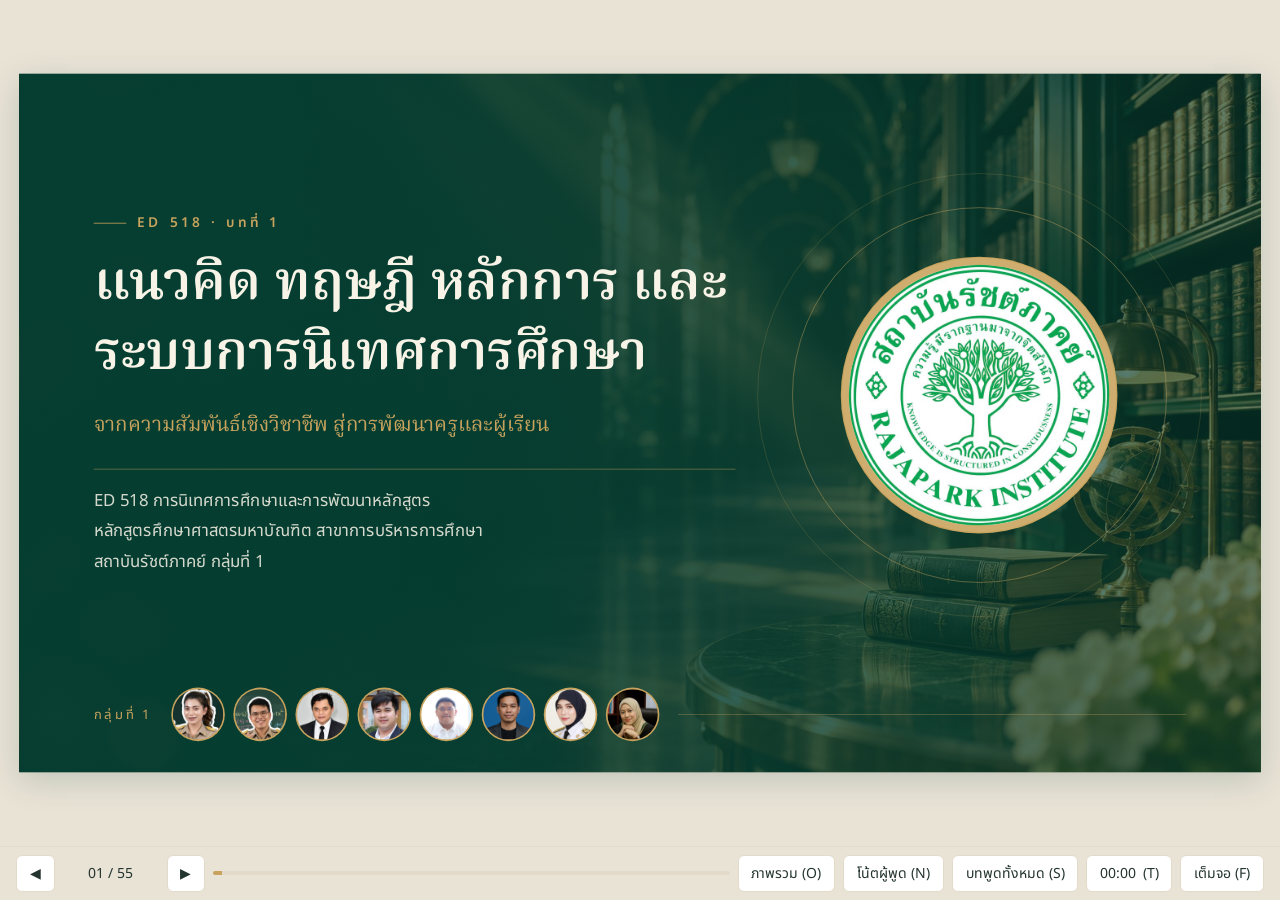
==== commit 7f06a472: "Place six AI concept illustrations in the ED 518 deck Uses the supplied images as the cover and clos" ====
--- a/ed518-supervision/index.html
+++ b/ed518-supervision/index.html
@@ -626,6 +626,41 @@
   .chips3 { padding-left: 0; }
   .slide.opener > .head .t, .slide.opener .case-head { max-width: none; }
 }
+
+/* ===== concept images ===== */
+.slide.cover { background: linear-gradient(90deg, rgba(6, 62, 50, .97) 0%, rgba(6, 62, 50, .9) 42%, rgba(6, 62, 50, .62) 100%), url("img/concept/1-cover.jpg") center / cover no-repeat, var(--emerald); }
+.slide.closing { background: linear-gradient(90deg, rgba(6, 62, 50, .96) 0%, rgba(6, 62, 50, .86) 48%, rgba(6, 62, 50, .55) 100%), url("img/concept/6-closing.jpg") center / cover no-repeat, var(--emerald); }
+.concept { margin: 0; position: relative; min-height: 0; border-radius: 4px; overflow: hidden; box-shadow: 0 0 0 1px var(--gold); }
+.concept img { width: 100%; height: 100%; object-fit: cover; display: block; }
+.concept figcaption { position: absolute; left: .8rem; bottom: .7rem; font-size: .95rem; color: var(--ivory); background: rgba(6, 62, 50, .72); padding: .25rem .7rem; border-radius: 999px; }
+.imgsplit { display: grid; grid-template-columns: 1.05fr 1fr; gap: 2.2rem; align-items: stretch; }
+.lcards.compact2 { align-content: center; gap: 1rem; }
+.lcards.compact2 .lc { padding: 1.4rem 1.7rem; }
+.steps.vert { grid-template-columns: minmax(0, 1fr); gap: 1rem; }
+.steps.vert li { flex-direction: row; text-align: left; gap: 1.2rem; padding: 0; }
+.steps.vert li::before { top: 0; bottom: 0; left: 2rem; right: auto; width: 2px; height: auto; }
+.steps.vert li:first-child::before { top: 50%; left: 2rem; }
+.steps.vert li:last-child::before { bottom: 50%; right: auto; }
+.steps.vert.cyc::after { right: auto; left: 5.4rem; top: auto; bottom: -2.4rem; }
+.pipe.two { grid-template-columns: 1fr 1fr; align-content: center; }
+.pillarimg { display: grid; grid-template-rows: minmax(0, 1fr) auto auto; gap: 0; }
+.concept.band { border-radius: 4px 4px 0 0; }
+.concept.band img { object-position: center 38%; }
+.plabs { position: relative; height: 7.6rem; background: var(--surface); border-left: 1px solid var(--line); border-right: 1px solid var(--line); }
+.plab { position: absolute; top: 0; transform: translateX(-50%); width: 27%; text-align: center; padding-top: 1rem; border-top: 3px solid var(--gold); }
+.plab p { margin: .2rem 0 0; font-family: var(--display); font-size: 1.6rem; line-height: 1.35; font-weight: 600; color: var(--emerald); }
+@media (max-width: 760px) {
+  .imgsplit { grid-template-columns: minmax(0, 1fr); }
+  .concept img { height: 16rem; }
+  .plabs { height: auto; display: flex; flex-direction: column; gap: .6rem; padding: 1rem; }
+  .plab { position: static; transform: none; width: auto; }
+  .pipe.two { grid-template-columns: minmax(0, 1fr); }
+}
+
+.pillars-fig img { object-position: center 30%; }
+.pmark { position: absolute; bottom: 24%; transform: translateX(-50%); width: 3.4rem; height: 3.4rem; border-radius: 50%; display: grid; place-items: center; background: var(--emerald); color: var(--gold); font-family: var(--display); font-weight: 700; font-size: 1.35rem; box-shadow: 0 0 0 2px var(--gold); }
+.imgsplit .rows { flex: none; }
+.imgsplit .plinth { border-radius: 2px; }
 </style>
 
 </head>
@@ -646,7 +681,7 @@
     <div class="seal"><img src="img/logo.jpg" alt="ตราสถาบันรัชต์ภาคย์"></div>
   </div>
   <div class="team"><span>กลุ่มที่ 1</span><div class="faces"><img src="img/m1.jpg" alt="นางสาวอังคณา เกิดพุ่ม"><img src="img/m2.jpg" alt="นายณัฐพัฒน์ พาณิชพัฒนกุล"><img src="img/m3.jpg" alt="นายชัยรัตน์ จีนเที่ยง"><img src="img/m4.jpg" alt="นายสุไลมาน มะมิง"><img src="img/m5.jpg" alt="นายเรืองวงศ์ เรืองประดับกุล"><img src="img/m6.jpg" alt="นายมะดารี กาโบะ"><img src="img/m7.jpg" alt="นางมารียะห์ กาโบะ"><img src="img/m8.jpg" alt="นางสาวมาซีเตาห์ กานิง"></div></div>
-<aside class="notes"><p>เรียนผู้ช่วยศาสตราจารย์ ดร.ซัมซู สาอุ ดร.อิสะมะแอ มะเระ และเพื่อนนักศึกษาทุกท่านครับ วันนี้ กลุ่มที่หนึ่งนำเสนอเรื่อง “แนวคิด ทฤษฎี หลักการ และระบบการนิเทศการศึกษา” ในรายวิชา ED 518 การนิเทศการศึกษาและการพัฒนาหลักสูตร เราจะไม่เริ่มจากการท่องจำความหมายของการนิเทศเพียงอย่างเดียว แต่จะมองงานนิเทศในฐานะระบบที่ส่งผลต่อการทำงานของครูการเรียนรู้ของผู้เรียน และการพัฒนาหลักสูตร จุดยืนสำคัญของบทนี้ คือ ผู้บริหารต้องรักษามาตรฐานคุณภาพการศึกษาไปพร้อมกับสร้างความสัมพันธ์ทางวิชาชีพที่ครูกล้าเรียนรู้จากปัญหาการสอน ขอเชิญทุกท่านติดตามจากคำถามหนึ่งที่ใกล้ตัวผู้บริหารมากครับ</p><p class="ref">อ้างอิงหลัก: ปกเอกสาร หน้า 1</p><p class="bridge">ช่วงเชื่อม: ต่อไปเราจะพิจารณา “นิเทศครบแล้ว...แต่ผู้เรียนพัฒนาขึ้นหรือยัง?” เพื่อเชื่อมข้อค้นพบของหน้านี้ กับประเด็นถัดไป</p></aside>
+<aside class="notes"><p>เรียนผู้ช่วยศาสตราจารย์ ดร.ซัมซู สาอุ ดร.อิสะมะแอ มะเระ และเพื่อนนักศึกษาทุกท่านครับ วันนี้ กลุ่มที่หนึ่งนำเสนอเรื่อง “แนวคิด ทฤษฎี หลักการ และระบบการนิเทศการศึกษา” ในรายวิชา ED 518 การนิเทศการศึกษาและการพัฒนาหลักสูตร เราจะไม่เริ่มจากการท่องจำความหมายของการนิเทศเพียงอย่างเดียว แต่จะมองงานนิเทศในฐานะระบบที่ส่งผลต่อการทำงานของครูการเรียนรู้ของผู้เรียน และการพัฒนาหลักสูตร จุดยืนสำคัญของบทนี้ คือ ผู้บริหารต้องรักษามาตรฐานคุณภาพการศึกษาไปพร้อมกับสร้างความสัมพันธ์ทางวิชาชีพที่ครูกล้าเรียนรู้จากปัญหาการสอน ขอเชิญทุกท่านติดตามจากคำถามหนึ่งที่ใกล้ตัวผู้บริหารมากครับ</p><p class="ref">อ้างอิงหลัก: ปกเอกสาร หน้า 1</p><p class="bridge">ช่วงเชื่อม: ต่อไปเราจะพิจารณา “นิเทศครบแล้ว...แต่ผู้เรียนพัฒนาขึ้นหรือยัง?” เพื่อเชื่อมข้อค้นพบของหน้านี้ กับประเด็นถัดไป</p><p class="ref">ภาพในสไลด์นี้เป็นภาพประกอบเชิงแนวคิดที่สร้างด้วย AI ไม่ใช่ภาพจริงของโรงเรียนหรือบุคคลจริง</p></aside>
 </section>
 <section class="slide inverse" data-no="2" data-act="Act I · Opening" data-code="I" data-start="1" data-time="1" data-title="นิเทศครบแล้ว...แต่ผู้เรียนพัฒนาขึ้นหรือยัง?" data-src="§6.4 และ §4.2 (หน้า 15–16, 10–11)">
 <div class="head"><p class="kicker">§6.4 และ §4.2 (หน้า 15–16, 10–11)</p><h2 class="t">นิเทศครบแล้ว...แต่ผู้เรียนพัฒนาขึ้นหรือยัง?</h2><hr class="rule"></div><div class="stmt2 fill">
@@ -698,8 +733,8 @@
 <aside class="notes"><p>มองโรงเรียนเป็นระบบหนึ่ง แล้วเราจะเห็นว่าการนิเทศเป็นเพียงระบบย่อยที่เชื่อมโยงกับการจัดเวลา การบริหารบุคลากรหลักสูตร สื่อ และวัฒนธรรมองค์กร สมมติว่าครูได้รับข้อเสนอให้ทดลองสอนเป็นกลุ่ม แต่ไม่มีคาบว่างสำหรับออกแบบร่วมกับเพื่อนครู การเพิ่มคำแนะนำอีกหนึ่งรอบอาจไม่แก้ปัญหา ผู้บริหารต้องพิจารณาจัดเวลาร่วม ลดการกรอกข้อมูลซ้ำ หรือสนับสนุนสื่อด้วย นี่ เป็นการประยุกต์แนวคิดของ von Bertalanffy และงานด้านองค์กรทางการศึกษาในเอกสาร เมื่อมองเช่นนี้ คุณภาพการนิเทศจึงอยู่ทั้งในห้องเรียนและการตัดสินใจเชิงระบบครับ</p><p class="ref">อ้างอิงหลัก: §2.3 หน้า 6</p><p class="bridge">ช่วงเชื่อม: ต่อไปเราจะพิจารณา “ครูคือผู้เรียนรู้ที่มีประสบการณ์ ” เพื่อเชื่อมข้อค้นพบของหน้านี้ กับประเด็นถัดไป</p></aside>
 </section>
 <section class="slide " data-no="11" data-act="Act II · Theory · Systems · Evidence" data-code="II" data-start="10" data-time="1" data-title="ครูคือผู้เรียนรู้ที่มีประสบการณ์" data-src="§2.4 หน้า 6">
-<div class="head"><p class="kicker">§2.4 หน้า 6</p><h2 class="t">ครูคือผู้เรียนรู้ที่มีประสบการณ์</h2><hr class="rule"></div><div class="panels fill" style="--cols:3"><div class="pn"><span class="pn-mark" aria-hidden="true">01</span><h3>Knowles</h3><p>ประสบการณ์และเป้าหมายที่สัมพันธ์กับงาน</p></div><div class="pn"><span class="pn-mark" aria-hidden="true">02</span><h3>Schön</h3><p>reflection-in-action และ reflection-on-action</p></div><div class="pn"><span class="pn-mark" aria-hidden="true">03</span><p>เริ่มจากคำถามและหลักฐานการสอน</p></div></div><p class="key"><b>Key message</b>นิเทศที่ดีเริ่มจากคำถามจริงของครู</p>
-<aside class="notes"><p>Knowles เสนอว่าผู้ใหญ่มีประสบการณ์เป็นฐาน และมักต้องการเห็นว่าสิ่งที่เรียนช่วยแก้ปัญหางานอย่างไร ส่วน Schön ชี้ให้เห็นการสะท้อนคิดทั้งระหว่างทำและหลังทำ เมื่อนำมาใช้กับการนิเทศ คำถามจึงควรเริ่มจากสถานการณ์จริงของครู เช่น ทำไมผู้เรียนบางกลุ่มสรุปเรื่องไม่ได้ หรือช่วงใดที่ครูต้องเปลี่ยนวิธีอธิบาย ผู้นิเทศอาจชวนครูย้อนไปดูชิ้นงานและเหตุการณ์ในห้องเรียน แทนการเริ่มด้วยคำสั่งจากภายนอก ครูจะได้ใช้ประสบการณ์ของตนร่วมกับข้อมูลใหม่ แล้วเลือกวิธีทดลองต่อไปอย่างมีเหตุผลครับ</p><p class="ref">อ้างอิงหลัก: §2.4 หน้า 6</p><p class="bridge">ช่วงเชื่อม: ต่อไปเราจะพิจารณา “Developmental Supervision: 3 วิธีนิเทศ” เพื่อเชื่อมข้อค้นพบของหน้านี้ กับประเด็นถัดไป</p></aside>
+<div class="head"><p class="kicker">§2.4 หน้า 6</p><h2 class="t">ครูคือผู้เรียนรู้ที่มีประสบการณ์</h2><hr class="rule"></div><div class="imgsplit fill"><figure class="concept "><img src="img/concept/2-dialogue.jpg" alt="ครูสองคนช่วยกันทบทวนบันทึกการสอน"><figcaption>ภาพประกอบเชิงแนวคิด · สร้างด้วย AI</figcaption></figure><div class="lcards compact2" style="--cols:1"><div class="lc"><h3>Knowles</h3><p>ประสบการณ์และเป้าหมายที่สัมพันธ์กับงาน</p></div><div class="lc"><h3>Schön</h3><p>reflection-in-action และ reflection-on-action</p></div><div class="lc"><p class="solo">เริ่มจากคำถามและหลักฐานการสอน</p></div></div></div><p class="key"><b>Key message</b>นิเทศที่ดีเริ่มจากคำถามจริงของครู</p>
+<aside class="notes"><p>Knowles เสนอว่าผู้ใหญ่มีประสบการณ์เป็นฐาน และมักต้องการเห็นว่าสิ่งที่เรียนช่วยแก้ปัญหางานอย่างไร ส่วน Schön ชี้ให้เห็นการสะท้อนคิดทั้งระหว่างทำและหลังทำ เมื่อนำมาใช้กับการนิเทศ คำถามจึงควรเริ่มจากสถานการณ์จริงของครู เช่น ทำไมผู้เรียนบางกลุ่มสรุปเรื่องไม่ได้ หรือช่วงใดที่ครูต้องเปลี่ยนวิธีอธิบาย ผู้นิเทศอาจชวนครูย้อนไปดูชิ้นงานและเหตุการณ์ในห้องเรียน แทนการเริ่มด้วยคำสั่งจากภายนอก ครูจะได้ใช้ประสบการณ์ของตนร่วมกับข้อมูลใหม่ แล้วเลือกวิธีทดลองต่อไปอย่างมีเหตุผลครับ</p><p class="ref">อ้างอิงหลัก: §2.4 หน้า 6</p><p class="bridge">ช่วงเชื่อม: ต่อไปเราจะพิจารณา “Developmental Supervision: 3 วิธีนิเทศ” เพื่อเชื่อมข้อค้นพบของหน้านี้ กับประเด็นถัดไป</p><p class="ref">ภาพในสไลด์นี้เป็นภาพประกอบเชิงแนวคิดที่สร้างด้วย AI ไม่ใช่ภาพจริงของโรงเรียนหรือบุคคลจริง</p></aside>
 </section>
 <section class="slide " data-no="12" data-act="Act II · Theory · Systems · Evidence" data-code="II" data-start="11" data-time="1" data-title="Developmental Supervision: 3 วิธีนิเทศ" data-src="§3.1 หน้า 7">
 <div class="head"><p class="kicker">§3.1 หน้า 7</p><h2 class="t">Developmental Supervision: 3 วิธีนิเทศ</h2><hr class="rule"></div><div class="spectrum" aria-hidden="true"></div><div class="panels fill" style="--cols:3"><div class="pn"><span class="pn-mark" aria-hidden="true">D</span><h3>Directive</h3><p>สาธิต/ชี้แนะชัดเจน</p></div><div class="pn"><span class="pn-mark" aria-hidden="true">C</span><h3>Collaborative</h3><p>ร่วมคิดและตกลง</p></div><div class="pn"><span class="pn-mark" aria-hidden="true">N</span><h3>Nondirective</h3><p>ครูวิเคราะห์และวางแผนตนเอง</p></div></div><p class="key"><b>Key message</b>เลือกวิธีชี้แนะ ร่วมมือ หรือไม่ชี้นำตามความพร้อมของงาน</p>
@@ -751,8 +786,9 @@
 <aside class="notes"><p>PLC หรือชุมชนแห่งการเรียนรู้ทางวิชาชีพ เน้นการทำงานร่วมกันของครูและความรับผิดชอบต่อการเรียนรู้ของผู้เรียน ส่วนการนิเทศเป็นกระบวนการที่ควรกำหนดเป้าหมาย วิธีเก็บหลักฐาน และการติดตามผลอย่างเฉพาะเจาะจง สองอย่างจึงสนับสนุนกันแต่ไม่ใช่คำเดียวกัน เราอาจมีการประชุม PLC ที่แลกเปลี่ยนสื่อกันอย่างคึกคัก แต่ถ้าไม่ได้กลับไปดูว่าสื่อนั้นช่วยผู้เรียนอย่างไรก็ยังไม่เห็นผลการพัฒนาอย่างชัดเจน อีกด้านหนึ่ง ข้อค้นพบจากการนิเทศหลายห้องเรียนสามารถกลายเป็นหัวข้อ PLC ที่ใช้หลักฐานร่วมกันและนำไปปรับการสอนต่อได้ครับ</p><p class="ref">อ้างอิงหลัก: §3.4 หน้า 8–9</p><p class="bridge">ช่วงเชื่อม: ต่อไปเราจะพิจารณา “Lesson Study: ห้องเรียนคือพื้นที่เรียนรู้ร่วม” เพื่อเชื่อมข้อค้นพบของหน้านี้ กับประเด็นถัด ไป</p></aside>
 </section>
 <section class="slide " data-no="19" data-act="Act II · Theory · Systems · Evidence" data-code="II" data-start="18" data-time="1" data-title="Lesson Study: ห้องเรียนคือพื้นที่เรียนรู้ร่วม" data-src="§3.4 หน้า 9">
-<div class="head"><p class="kicker">§3.4 หน้า 9</p><h2 class="t">Lesson Study: ห้องเรียนคือพื้นที่เรียนรู้ร่วม</h2><hr class="rule"></div><div class="fill vcenter" style="gap:1.4rem"><ol class="steps  cyc" style="--n:4"><li><span class="sn">1</span><span class="st">ร่วมกำหนดโจทย์</span></li><li><span class="sn">2</span><span class="st">ออกแบบบทเรียน</span></li><li><span class="sn">3</span><span class="st">เปิดชั้นเรียนสังเกต</span></li><li><span class="sn">4</span><span class="st">วิเคราะห์และปรับ</span></li></ol><p class="cmp-note"><span class="diamond"></span>หลักฐาน Lewis &amp; Perry; Inprasitha</p></div><p class="key"><b>Key message</b>หลักฐานจากการเปิดชั้นเรียนต้องมุ่งพฤติกรรมผู้เรียน</p>
-<aside class="notes"><p>Lesson Study ต่างจากการเข้าดูการสอนเพื่อให้คะแนนครูอย่างมาก เพราะเริ่มจากครูร่วมกันกำหนดโจทย์ ออกแบบบทเรียนเปิดชั้นเรียนให้ผู้ร่วมงานสังเกตสิ่งที่ผู้เรียนทำและคิด แล้วนำข้อมูลกลับมาวิเคราะห์เพื่อปรับบทเรียน หลักฐานจาก Lewis และ Perry รวมถึงงานที่อธิบายการพัฒนา Lesson Study ในไทยช่วยรองรับแนวทางนี้ แต่เอกสารก็เตือนว่าอย่าทำให้การเปิดชั้นเรียนกลายเป็นเวทีแสดงการสอนของครู จุดที่เราควรจดคือผู้เรียนใช้เหตุผลอย่างไร เข้าใจผิดตรงไหน และกิจกรรมส่วนใดเอื้อต่อการเรียนรู้ เพื่อให้บทเรียนรอบใหม่ดีขึ้นครับ</p><p class="ref">อ้างอิงหลัก: §3.4 หน้า 9</p><p class="bridge">ช่วงเชื่อม: ต่อไปเราจะพิจารณา “เลือกวิธีนิเทศตามลักษณะปัญหา” เพื่อเชื่อมข้อค้นพบของหน้านี้ กับประเด็นถัดไป</p></aside>
+<div class="head"><p class="kicker">§3.4 หน้า 9</p><h2 class="t">Lesson Study: ห้องเรียนคือพื้นที่เรียนรู้ร่วม</h2><hr class="rule"></div><div class="imgsplit fill"><figure class="concept "><img src="img/concept/3-lesson-study.jpg" alt="ครูสามคนสังเกตชั้นเรียนจากหลังห้อง"><figcaption>ภาพประกอบเชิงแนวคิด · สร้างด้วย AI</figcaption></figure>
+    <div class="vcenter" style="gap:2.2rem"><ol class="steps vert cyc" style="--n:4"><li><span class="sn">1</span><span class="st">ร่วมกำหนดโจทย์</span></li><li><span class="sn">2</span><span class="st">ออกแบบบทเรียน</span></li><li><span class="sn">3</span><span class="st">เปิดชั้นเรียนสังเกต</span></li><li><span class="sn">4</span><span class="st">วิเคราะห์และปรับ</span></li></ol><p class="cmp-note"><span class="diamond"></span>หลักฐาน Lewis &amp; Perry; Inprasitha</p></div></div><p class="key"><b>Key message</b>หลักฐานจากการเปิดชั้นเรียนต้องมุ่งพฤติกรรมผู้เรียน</p>
+<aside class="notes"><p>Lesson Study ต่างจากการเข้าดูการสอนเพื่อให้คะแนนครูอย่างมาก เพราะเริ่มจากครูร่วมกันกำหนดโจทย์ ออกแบบบทเรียนเปิดชั้นเรียนให้ผู้ร่วมงานสังเกตสิ่งที่ผู้เรียนทำและคิด แล้วนำข้อมูลกลับมาวิเคราะห์เพื่อปรับบทเรียน หลักฐานจาก Lewis และ Perry รวมถึงงานที่อธิบายการพัฒนา Lesson Study ในไทยช่วยรองรับแนวทางนี้ แต่เอกสารก็เตือนว่าอย่าทำให้การเปิดชั้นเรียนกลายเป็นเวทีแสดงการสอนของครู จุดที่เราควรจดคือผู้เรียนใช้เหตุผลอย่างไร เข้าใจผิดตรงไหน และกิจกรรมส่วนใดเอื้อต่อการเรียนรู้ เพื่อให้บทเรียนรอบใหม่ดีขึ้นครับ</p><p class="ref">อ้างอิงหลัก: §3.4 หน้า 9</p><p class="bridge">ช่วงเชื่อม: ต่อไปเราจะพิจารณา “เลือกวิธีนิเทศตามลักษณะปัญหา” เพื่อเชื่อมข้อค้นพบของหน้านี้ กับประเด็นถัดไป</p><p class="ref">ภาพในสไลด์นี้เป็นภาพประกอบเชิงแนวคิดที่สร้างด้วย AI ไม่ใช่ภาพจริงของโรงเรียนหรือบุคคลจริง</p></aside>
 </section>
 <section class="slide " data-no="20" data-act="Act II · Theory · Systems · Evidence" data-code="II" data-start="19" data-time="1" data-title="เลือกวิธีนิเทศตามลักษณะปัญหา" data-src="§3.5 ตาราง 1.5 หน้า 9">
 <div class="head"><p class="kicker">§3.5 ตาราง 1.5 หน้า 9</p><h2 class="t">เลือกวิธีนิเทศตามลักษณะปัญหา</h2><hr class="rule"></div><div class="fill vcenter"><table class="dm"><thead><tr><th>ลักษณะปัญหา</th><th></th><th>วิธีที่เหมาะ</th></tr></thead><tbody><tr><td>ต้องการตัวอย่าง</td><td class="arrow">→</td><td><b>Coaching/สาธิต</b></td></tr><tr><td>วิเคราะห์ร่วม</td><td class="arrow">→</td><td><b>Collaborative/Lesson Study</b></td></tr><tr><td>วิเคราะห์ตนเอง</td><td class="arrow">→</td><td><b>Video Reflection</b></td></tr><tr><td>ปัญหาซ้ำหลายห้อง</td><td class="arrow">→</td><td><b>PLC + ระบบ</b></td></tr></tbody></table></div><p class="key"><b>Key message</b>ไม่มีวิธีเดียวที่เหมาะกับครูทุกคน</p>
@@ -805,8 +841,8 @@
 <aside class="notes"><p>UDL 3.0 ของ CAST มุ่งลดอุปสรรคที่ทำให้ผู้เรียนเข้าถึงกิจกรรมและแสดงความเข้าใจได้ไม่เท่ากัน สำหรับการนิเทศ ประเด็นไม่ได้มีแค่ครูใช้สื่อทันสมัยหรือไม่ แต่ต้องถามว่าผู้เรียนต่างพื้นฐานภาษา ผู้เรียนที่มีความต้องการจำเป็นพิเศษ และผู้เรียนที่เรียนเร็วกว่าเพื่อนสามารถมีส่วนร่วมอย่างเหมาะสมหรือไม่ ตัวอย่างเช่นในงานอ่านจับใจความ อาจจัดช่องทางเข้าถึงข้อความและวิธีแสดงคำตอบที่หลากหลาย โดยยังรักษาเป้าหมายทางวิชาการที่ต้องการวัด สไลด์นี้ เชื่อมเรื่องความเป็นธรรมทางการเรียนรู้เข้ากับการเก็บหลักฐาน ไม่ใช่แค่ภาพห้องเรียนที่ดูหลากหลายครับ</p><p class="ref">อ้างอิงหลัก: §5.4 หน้า 13</p><p class="bridge">ช่วงเชื่อม: ต่อไปเราจะพิจารณา “Video และ AI: หลักฐานใหม่ ความรับผิดชอบใหม่” เพื่อเชื่อมข้อค้นพบของหน้านี้ กับประเด็น ถัดไป</p></aside>
 </section>
 <section class="slide " data-no="30" data-act="Act II · Theory · Systems · Evidence" data-code="II" data-start="29" data-time="1" data-title="Video และ AI: หลักฐานใหม่ ความรับผิดชอบใหม่" data-src="§5.5 หน้า 13">
-<div class="head"><p class="kicker">§5.5 หน้า 13</p><h2 class="t">Video และ AI: หลักฐานใหม่ ความรับผิดชอบใหม่</h2><hr class="rule"></div><div class="pipe fill"><div class="pp"><span class="sn">1</span><span>วิดีโอใช้ทบทวนเหตุการณ์</span></div><div class="pp"><span class="sn">2</span><span>การยินยอมและสิทธิข้อมูล</span></div><div class="pp"><span class="sn">3</span><span>AI อาจถอดเสียง/สรุปแต่มีความเอนเอียง</span></div><div class="pp human"><span class="sn">4</span><span>มนุษย์ต้องกำกับการตัดสิน</span></div></div><p class="key"><b>Key message</b>เทคโนโลยีช่วยตรวจข้อมูล ไม่ควรตัดสินคุณภาพครูโดยลำพัง</p>
-<aside class="notes"><p>วิดีโอช่วยให้ครูย้อนดูเหตุการณ์ในคาบที่อาจไม่ทันสังเกต ส่วน AI อาจช่วยถอดเสียงหรือจัดระเบียบบันทึก แต่ทั้งสองอย่างมีความเสี่ยงต่อความเป็นส่วนตัวและการตีความ เอกสารอ้างงาน Allen และคณะเกี่ยวกับการใช้ปฏิสัมพันธ์ในชั้นเรียนและข้อมูลย้อนกลับ รวมถึงข้อเสนอ UNESCO ที่ให้ใช้ AI แบบมนุษย์เป็นศูนย์กลาง ในทางปฏิบัติ ผู้บริหารต้องตรวจฐานกฎหมาย ข้อกำหนดเรื่องการบันทึก สิทธิการเข้าถึง ระยะเวลาเก็บและการลบ ไม่ส่งภาพหรือเสียงนักเรียนเข้าสู่บริการสาธารณะอย่างไม่มีการคุ้มครอง และไม่ให้ AI ตัดสินคุณภาพครูโดยลำพัง เทคโนโลยีเป็นเครื่องมือช่วยมองหลักฐาน ไม่ใช่ผู้พิพากษาครับ</p><p class="ref">อ้างอิงหลัก: §5.5 หน้า 13</p><p class="bridge">ช่วงเชื่อม: ต่อไปเราจะพิจารณา “กรณีศึกษา: โรงเรียนบ้านสุไหงโก-ลก” เพื่อเชื่อมข้อค้นพบของหน้านี้ กับประเด็นถัดไป</p></aside>
+<div class="head"><p class="kicker">§5.5 หน้า 13</p><h2 class="t">Video และ AI: หลักฐานใหม่ ความรับผิดชอบใหม่</h2><hr class="rule"></div><div class="imgsplit fill"><figure class="concept "><img src="img/concept/4-video-ai.jpg" alt="แท็บเล็ตบนขาตั้งกับสมุดและกุญแจในห้องเรียนว่าง"><figcaption>ภาพประกอบเชิงแนวคิด · สร้างด้วย AI</figcaption></figure><div class="pipe two"><div class="pp"><span class="sn">1</span><span>วิดีโอใช้ทบทวนเหตุการณ์</span></div><div class="pp"><span class="sn">2</span><span>การยินยอมและสิทธิข้อมูล</span></div><div class="pp"><span class="sn">3</span><span>AI อาจถอดเสียง/สรุปแต่มีความเอนเอียง</span></div><div class="pp human"><span class="sn">4</span><span>มนุษย์ต้องกำกับการตัดสิน</span></div></div></div><p class="key"><b>Key message</b>เทคโนโลยีช่วยตรวจข้อมูล ไม่ควรตัดสินคุณภาพครูโดยลำพัง</p>
+<aside class="notes"><p>วิดีโอช่วยให้ครูย้อนดูเหตุการณ์ในคาบที่อาจไม่ทันสังเกต ส่วน AI อาจช่วยถอดเสียงหรือจัดระเบียบบันทึก แต่ทั้งสองอย่างมีความเสี่ยงต่อความเป็นส่วนตัวและการตีความ เอกสารอ้างงาน Allen และคณะเกี่ยวกับการใช้ปฏิสัมพันธ์ในชั้นเรียนและข้อมูลย้อนกลับ รวมถึงข้อเสนอ UNESCO ที่ให้ใช้ AI แบบมนุษย์เป็นศูนย์กลาง ในทางปฏิบัติ ผู้บริหารต้องตรวจฐานกฎหมาย ข้อกำหนดเรื่องการบันทึก สิทธิการเข้าถึง ระยะเวลาเก็บและการลบ ไม่ส่งภาพหรือเสียงนักเรียนเข้าสู่บริการสาธารณะอย่างไม่มีการคุ้มครอง และไม่ให้ AI ตัดสินคุณภาพครูโดยลำพัง เทคโนโลยีเป็นเครื่องมือช่วยมองหลักฐาน ไม่ใช่ผู้พิพากษาครับ</p><p class="ref">อ้างอิงหลัก: §5.5 หน้า 13</p><p class="bridge">ช่วงเชื่อม: ต่อไปเราจะพิจารณา “กรณีศึกษา: โรงเรียนบ้านสุไหงโก-ลก” เพื่อเชื่อมข้อค้นพบของหน้านี้ กับประเด็นถัดไป</p><p class="ref">ภาพในสไลด์นี้เป็นภาพประกอบเชิงแนวคิดที่สร้างด้วย AI ไม่ใช่ภาพจริงของโรงเรียนหรือบุคคลจริง</p></aside>
 </section>
 <section class="slide opener" data-no="31" data-act="Act III · Practice" data-code="III" data-start="30" data-time="1" data-title="กรณีศึกษา: โรงเรียนบ้านสุไหงโก-ลก" data-src="§6.1 หน้า 14">
 <div class="act-mark" aria-hidden="true"><small>Act</small><span>III</span></div><div class="case-head"><img class="school" src="img/case/school-logo.jpg" alt="ตราโรงเรียนบ้านสุไหงโก-ลก"><div class="head"><p class="kicker">Case Study · §6.1 หน้า 14</p><h2 class="t">กรณีศึกษา: โรงเรียนบ้านสุไหงโก-ลก</h2><hr class="rule"></div></div><div class="case fill">
@@ -887,8 +923,9 @@
 <aside class="notes"><p>PIDRE-D เป็นข้อเสนอจากการสังเคราะห์ทฤษฎีและกรณีศึกษา โดยใช้วงจร PIDRE ห้าขั้นตามเดิม แล้วเพิ่มแนวคิด Differentiation ในการเลือกวิธีสนับสนุนครู ตัว D ที่ต่อท้ายชื่อกรอบนี้ จึงไม่ได้หมายถึงขั้นนิเทศที่หก และไม่ได้หมายความว่าครูทุกคนต้องถูกแบ่งเป็นสามระดับถาวร เอกสารอาจารย์แก้ย้ำว่าเป็นกรอบสำหรับทดลองใช้และประเมินความเหมาะสม ไม่ใช่นวัตกรรมที่มีผลทดลองยืนยันประสิทธิผลทั้งระบบแล้ว เมื่อเราเข้าใจสถานะนี้ การออกแบบเครื่องมือและตัวบ่งชี้ก็จะมีวินัยมากขึ้น เพราะต้องวัดว่าแนวคิดที่เสนอนั้นใช้ได้จริงเพียงใดครับ</p><p class="ref">อ้างอิงหลัก: §8 และ §8.1 หน้า 18</p><p class="bridge">ช่วงเชื่อม: ต่อไปเราจะพิจารณา “สามฐานคิดของ PIDRE-D” เพื่อเชื่อมข้อค้นพบของหน้านี้ กับประเด็นถัดไป</p></aside>
 </section>
 <section class="slide " data-no="44" data-act="Act V · Innovation" data-code="V" data-start="46" data-time="1" data-title="สามฐานคิดของ PIDRE-D" data-src="§8.1 หน้า 18">
-<div class="head"><p class="kicker">§8.1 หน้า 18</p><h2 class="t">สามฐานคิดของ PIDRE-D</h2><hr class="rule"></div><div class="pillars fill"><div class="pillar"><span class="cno">01</span><p>ต่อเนื่อง P–E</p></div><div class="pillar"><span class="cno">02</span><p>เลือกช่วยเหลือตามปัญหาเฉพาะ</p></div><div class="pillar"><span class="cno">03</span><p>ติดตามการสอนและผลผู้เรียน ไม่หยุดที่รอบนิเทศ</p></div><div class="plinth">ระบบ ต่อเนื่อง — วิธีที่เหมาะ — หลักฐานผลการเรียนรู้</div></div>
-<aside class="notes"><p>หากย่อ PIDRE-D ให้เห็นภาพ จะมีสามฐานคิดที่ต้องเชื่อมกัน ฐานแรกเป็นกระบวนการ PIDRE ที่มีการวางแผน ตกลงดำเนินการ เสริมกำลังใจ และประเมินผล ฐานที่สองเป็นความยืดหยุ่นในการเลือกการโค้ช Lesson Study หรือการสะท้อนคิดจากวิดีโอตามโจทย์ครู ฐานที่สามคือการใช้หลักฐานทั้งการเปลี่ยนวิธีสอนและการเรียนรู้ของผู้เรียน รวมถึงภาระงานและความไว้วางใจ ถ้าขาดฐานหนึ่งฐานใด กรอบอาจเหลือเพียงกิจกรรมใหม่ที่ไม่ได้เปลี่ยนคุณภาพการทำงาน เป้าหมายจึงอยู่ที่ระบบพัฒนาที่ยืดหยุ่นและตรวจสอบได้ครับ</p><p class="ref">อ้างอิงหลัก: §8.1 หน้า 18</p><p class="bridge">ช่วงเชื่อม: ต่อไปเราจะพิจารณา “P และ I: เริ่มจากเป้าหมายและข้อตกลง” เพื่อเชื่อมข้อค้นพบของหน้านี้ กับประเด็นถัดไป</p></aside>
+<div class="head"><p class="kicker">§8.1 หน้า 18</p><h2 class="t">สามฐานคิดของ PIDRE-D</h2><hr class="rule"></div><div class="imgsplit fill"><figure class="concept pillars-fig"><img src="img/concept/5-pillars-crop.jpg" alt="เสาหินอ่อนสามต้นบนฐานเดียวกัน"><span class="pmark" style="left:21.8%">01</span><span class="pmark" style="left:49.6%">02</span><span class="pmark" style="left:77.8%">03</span><figcaption>ภาพประกอบเชิงแนวคิด · สร้างด้วย AI</figcaption></figure>
+    <div class="vcenter" style="gap:1.4rem"><ol class="rows"><li><span class="rn">01</span><span class="rt">ต่อเนื่อง P–E</span></li><li><span class="rn">02</span><span class="rt">เลือกช่วยเหลือตามปัญหาเฉพาะ</span></li><li><span class="rn">03</span><span class="rt">ติดตามการสอนและผลผู้เรียน ไม่หยุดที่รอบนิเทศ</span></li></ol><div class="plinth">ระบบ ต่อเนื่อง — วิธีที่เหมาะ — หลักฐานผลการเรียนรู้</div></div></div>
+<aside class="notes"><p>หากย่อ PIDRE-D ให้เห็นภาพ จะมีสามฐานคิดที่ต้องเชื่อมกัน ฐานแรกเป็นกระบวนการ PIDRE ที่มีการวางแผน ตกลงดำเนินการ เสริมกำลังใจ และประเมินผล ฐานที่สองเป็นความยืดหยุ่นในการเลือกการโค้ช Lesson Study หรือการสะท้อนคิดจากวิดีโอตามโจทย์ครู ฐานที่สามคือการใช้หลักฐานทั้งการเปลี่ยนวิธีสอนและการเรียนรู้ของผู้เรียน รวมถึงภาระงานและความไว้วางใจ ถ้าขาดฐานหนึ่งฐานใด กรอบอาจเหลือเพียงกิจกรรมใหม่ที่ไม่ได้เปลี่ยนคุณภาพการทำงาน เป้าหมายจึงอยู่ที่ระบบพัฒนาที่ยืดหยุ่นและตรวจสอบได้ครับ</p><p class="ref">อ้างอิงหลัก: §8.1 หน้า 18</p><p class="bridge">ช่วงเชื่อม: ต่อไปเราจะพิจารณา “P และ I: เริ่มจากเป้าหมายและข้อตกลง” เพื่อเชื่อมข้อค้นพบของหน้านี้ กับประเด็นถัดไป</p><p class="ref">ภาพในสไลด์นี้เป็นภาพประกอบเชิงแนวคิดที่สร้างด้วย AI ไม่ใช่ภาพจริงของโรงเรียนหรือบุคคลจริง</p></aside>
 </section>
 <section class="slide " data-no="45" data-act="Act V · Innovation" data-code="V" data-start="47" data-time="2" data-title="P และ I: เริ่มจากเป้าหมายและข้อตกลง" data-src="§8.2 ตาราง 1.10 หน้า 18–19">
 <div class="head"><p class="kicker">§8.2 ตาราง 1.10 หน้า 18–19</p><h2 class="t">P และ I: เริ่มจากเป้าหมายและข้อตกลง</h2><hr class="rule"></div><div class="cmp fill"><div class="cmp-side"><b class="big-l">P</b><span class="en">Planning</span><ul class="mini"><li><span class="diamond"></span><span>ข้อมูลพื้นฐาน</span></li><li><span class="diamond"></span><span>ประเมินตนเอง</span></li><li><span class="diamond"></span><span>เป้าหมาย</span></li></ul></div>
@@ -942,7 +979,7 @@
 <section class="slide closing" data-no="54" data-act="Act VI · Closing" data-code="VI" data-start="58" data-time="1" data-title="ตอบคำถามเปิดเรื่อง: นิเทศครบแล้ว พอหรือยัง?" data-src="§9 และบทส่งท้าย หน้า 21–22">
 <div class="close-grid"><div><p class="cover-kicker">Act VI · ตอบคำถามเปิดเรื่อง</p><h2 class="close-q">นิเทศครบแล้ว พอหรือยัง?</h2>
     <p class="close-a">การนิเทศมีคุณค่าเมื่อมีหลักฐานว่าครูและผู้เรียนได้เรียนรู้อะไร</p></div><div class="layers"><div class="layer l0"><span class="cno">01</span>จำนวนครั้งเป็นข้อมูลเริ่มต้น</div><div class="layer l1"><span class="cno">02</span>ผลการสอน/ชิ้นงานผู้เรียนเป็นหลักฐานอีกระดับ</div><div class="layer l2"><span class="cno">03</span>ต้องเก็บข้อมูลต่อและปรับระบบอย่างมีเหตุผล</div></div></div>
-<aside class="notes"><p>กลับมาคำถามที่เราเริ่มต้นว่า นิเทศครบแล้วพอหรือยัง คำตอบที่สมเหตุสมผลคือความครบถ้วนเป็นหลักฐานเริ่มต้นที่มีค่า แต่ไม่เพียงพอสำหรับสรุปคุณภาพทุกมิติ เราต้องดูว่าครูปรับการสอนจากหลักฐานอย่างไร ผู้เรียนมีพัฒนาการที่วัดตรงเป้าหมายหรือไม่ และผู้บริหารนำข้อค้นพบไปแก้เงื่อนไขระบบอย่างไร สำหรับกรณีที่ศึกษา เรามีตัวเลขการดำเนินงานจริง แต่ยังไม่มีหลักฐานผลการอ่านเพียงพอที่จะสรุปว่าเกิดการเปลี่ยนแปลงจากการนิเทศแล้ว บทเรียนจึงไม่ใช่การตัดสินว่าโรงเรียนสำเร็จหรือล้มเหลวแต่เป็นการตั้งคำถามให้ถูกและเก็บหลักฐานให้ครบครับ</p><p class="ref">อ้างอิงหลัก: §9 และบทส่งท้าย หน้า 21–22</p><p class="bridge">ช่วงเชื่อม: ต่อไปเราจะพิจารณา “ขอบคุณและทีมผู้จัดทำ” เพื่อเชื่อมข้อค้นพบของหน้านี้ กับประเด็นถัดไป</p></aside>
+<aside class="notes"><p>กลับมาคำถามที่เราเริ่มต้นว่า นิเทศครบแล้วพอหรือยัง คำตอบที่สมเหตุสมผลคือความครบถ้วนเป็นหลักฐานเริ่มต้นที่มีค่า แต่ไม่เพียงพอสำหรับสรุปคุณภาพทุกมิติ เราต้องดูว่าครูปรับการสอนจากหลักฐานอย่างไร ผู้เรียนมีพัฒนาการที่วัดตรงเป้าหมายหรือไม่ และผู้บริหารนำข้อค้นพบไปแก้เงื่อนไขระบบอย่างไร สำหรับกรณีที่ศึกษา เรามีตัวเลขการดำเนินงานจริง แต่ยังไม่มีหลักฐานผลการอ่านเพียงพอที่จะสรุปว่าเกิดการเปลี่ยนแปลงจากการนิเทศแล้ว บทเรียนจึงไม่ใช่การตัดสินว่าโรงเรียนสำเร็จหรือล้มเหลวแต่เป็นการตั้งคำถามให้ถูกและเก็บหลักฐานให้ครบครับ</p><p class="ref">อ้างอิงหลัก: §9 และบทส่งท้าย หน้า 21–22</p><p class="bridge">ช่วงเชื่อม: ต่อไปเราจะพิจารณา “ขอบคุณและทีมผู้จัดทำ” เพื่อเชื่อมข้อค้นพบของหน้านี้ กับประเด็นถัดไป</p><p class="ref">ภาพในสไลด์นี้เป็นภาพประกอบเชิงแนวคิดที่สร้างด้วย AI ไม่ใช่ภาพจริงของโรงเรียนหรือบุคคลจริง</p></aside>
 </section>
 <section class="slide " data-no="55" data-act="Act VI · Closing" data-code="VI" data-start="59" data-time="1" data-title="ขอบคุณและทีมผู้จัดทำ" data-src="ปกและบทส่งท้าย หน้า 1, 22">
 <div class="head"><p class="kicker">กลุ่มที่ 1 · ขอบคุณ</p><h2 class="t">ขอบคุณและทีมผู้จัดทำ</h2><hr class="rule"></div><div class="people fill"><figure class="person"><div class="ph"><img src="img/m1.jpg" alt="นางสาวอังคณา เกิดพุ่ม"></div><figcaption><span class="no">01</span>นางสาวอังคณา เกิดพุ่ม</figcaption></figure><figure class="person"><div class="ph"><img src="img/m2.jpg" alt="นายณัฐพัฒน์ พาณิชพัฒนกุล"></div><figcaption><span class="no">02</span>นายณัฐพัฒน์ พาณิชพัฒนกุล</figcaption></figure><figure class="person"><div class="ph"><img src="img/m3.jpg" alt="นายชัยรัตน์ จีนเที่ยง"></div><figcaption><span class="no">03</span>นายชัยรัตน์ จีนเที่ยง</figcaption></figure><figure class="person"><div class="ph"><img src="img/m4.jpg" alt="นายสุไลมาน มะมิง"></div><figcaption><span class="no">04</span>นายสุไลมาน มะมิง</figcaption></figure><figure class="person"><div class="ph"><img src="img/m5.jpg" alt="นายเรืองวงศ์ เรืองประดับกุล"></div><figcaption><span class="no">05</span>นายเรืองวงศ์ เรืองประดับกุล</figcaption></figure><figure class="person"><div class="ph"><img src="img/m6.jpg" alt="นายมะดารี กาโบะ"></div><figcaption><span class="no">06</span>นายมะดารี กาโบะ</figcaption></figure><figure class="person"><div class="ph"><img src="img/m7.jpg" alt="นางมารียะห์ กาโบะ"></div><figcaption><span class="no">07</span>นางมารียะห์ กาโบะ</figcaption></figure><figure class="person"><div class="ph"><img src="img/m8.jpg" alt="นางสาวมาซีเตาห์ กานิง"></div><figcaption><span class="no">08</span>นางสาวมาซีเตาห์ กานิง</figcaption></figure></div>
